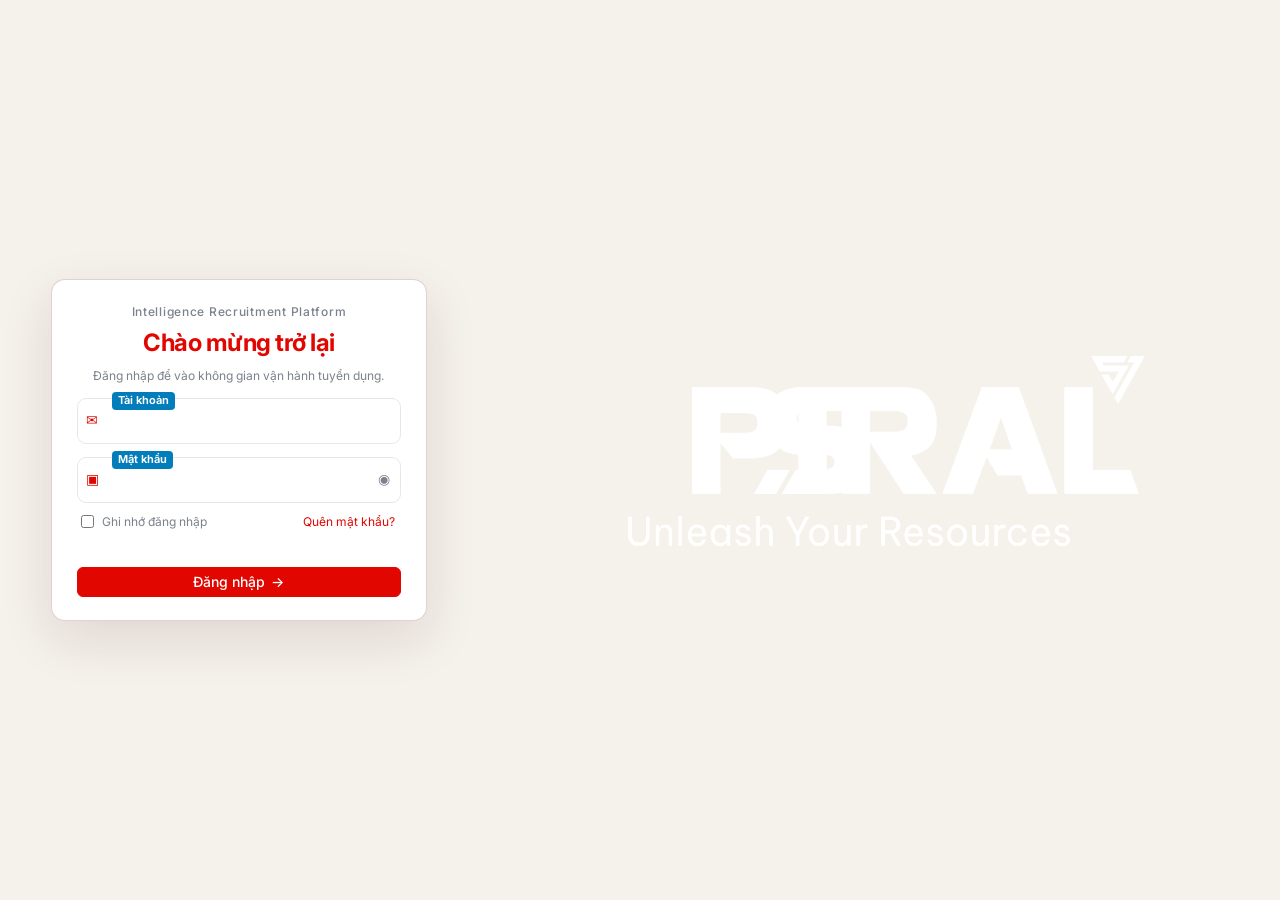
==== recruitment-platform-review-v3.3_TD_demo.html @ 8dda6484 "Add files via upload" ====
<!doctype html>
<html lang="vi">
<head>
  <meta charset="utf-8">
  <meta name="viewport" content="width=device-width,initial-scale=1">
  <title>Intelligence Recruitment System — V3.3</title>
  <link rel="preconnect" href="https://fonts.googleapis.com">
  <link rel="preconnect" href="https://fonts.gstatic.com" crossorigin>
  <link href="https://fonts.googleapis.com/css2?family=Inter:wght@400;500;600;700&display=swap" rel="stylesheet">
<style>
/* @module css/core/foundation.css */
/* Nền tảng giao diện — Biến màu, font, reset và quy tắc nền dùng chung toàn sản phẩm. */
:root {
  --font:Inter,sans-serif;
  --ink:#20242a;
  --muted:#7b828c;
  --line:#e5e8eb;
  --line-soft:#f0f2f4;
  --surface:#fff;
  --canvas:#f7f8f9;
  --soft:#f3f5f6;
  --accent:#e10600;
  --accent-soft:#fff1f0;
  --series-secondary:#007dba;
  --series-secondary-soft:#ddf3fc;
  --chart-series-1:#e10600;
  --chart-series-2:#007dba;
  --chart-series-3:#20242a;
  --chart-series-4:#9fcfe4;
  --neutral-tint:#e8ecef;
  --neutral-soft:#f7f8f9;
  --yellow:#f3ebdd;
  --danger:#a50034;
  --danger-soft:#f9e9ee;
  --success:#16715f;
  --warning:#76584a;
  --radius:7px;
  --pill:99px;
  --shadow:0 8px 24px rgba(20,28,35,.07);
  --sidebar:225px;
  --layout-columns:12;
  --layout-gutter:14px;
  --layout-safe:20px;
  --space-1:3px;
  --space-2:5px;
  --space-3:8px;
  --space-4:11px;
  --space-5:13px;
  --space-6:14px;
  --space-7:17px;
  --space-8:20px;
  --space-9:22px;
  --space-10:28px;
  --type-section:17px;
  --type-card:16px;
  --type-body:14px;
  --type-sub:12px
}

* {
  box-sizing:border-box
}
html {
  scroll-behavior:smooth
}
body {
  margin:0;
  overflow-x:hidden;
  background:var(--canvas);
  color:var(--ink);
  font-family:var(--font);
  font-size:14px;
  line-height:1.45
}
button,input,select {
  font:inherit;
  color:inherit
}
button {
  cursor:pointer
}
h1,h2,h3,h4,p {
  margin:0
}
h1 {
  font-size:23px;
  line-height:1.2;
  letter-spacing:-.02em
}
h2 {
  font-size:18px;
  line-height:1.3;
  letter-spacing:-.01em
}
h3 {
  font-size:16px;
  line-height:1.35;
  letter-spacing:-.01em
}
small {
  color:var(--muted)
}
.auth {
/* @endmodule css/core/foundation.css */

/* @module css/pages/login.css */
/* Màn hình đăng nhập — Bố cục form, nhận diện SPIRAL và chuyển động mở đầu. */
  min-height:100vh;
  display:grid;
  grid-template-columns:minmax(280px,1fr) minmax(0,2fr);
  align-items:center;
  gap:clamp(24px,4vw,64px);
  padding:clamp(24px,4vw,58px);
  overflow:hidden;
  background:#f5f1eb;
  animation:none
}
.auth[hidden] {
  display:none
}
.auth__card {
  position:relative;
  z-index:2;
  width:min(430px,100%);
  display:grid;
  justify-self:center;
  gap:9px;
  padding:23px 25px;
  background:rgba(255,255,255,1);
  border:1px solid rgba(107,29,44,.2);
  border-radius:14px;
  box-shadow:0 18px 52px rgba(71,24,34,.12);
  backdrop-filter:blur(14px);
  -webkit-backdrop-filter:blur(14px)
}
.auth__card>p {
  color:var(--muted);
  font-size:12px;
  white-space:nowrap
}
.premium-login {
  overflow:hidden;
  text-align:center
}
.premium-login__ornament{display:none}
.premium-login>.brand-mark {
  margin:0 auto 2px
}
.premium-login h1 {
  color:var(--accent);
  font-size:24px;
  letter-spacing:-.02em
}
.premium-input {
  position:relative;
  display:grid;
  grid-template-columns:28px 1fr 30px;
  align-items:center;
  min-height:46px;
  margin-top:4px;
  border:1px solid var(--line);
  border-radius:9px;
  background:#fff;
  text-align:left;
  transition:border-color .16s ease,box-shadow .16s ease
}
.premium-input:focus-within {
  border-color:var(--accent);
  box-shadow:0 0 0 3px rgba(107,29,44,.12)
}
.premium-input>span {
  position:absolute;
  top:-7px;
  left:34px;
  padding:1px 6px;
  border-radius:4px;
  background:#007dba;
  color:#fff;
  font-size:11px;
  font-weight:650
}
.premium-input>i {
  grid-column:1;
  color:var(--accent);
  font-style:normal;
  text-align:center
}
.premium-input input {
  grid-column:2;
  width:100%;
  height:44px;
  padding:0 5px;
  border:0;
  background:transparent;
  outline:0;
  font-size:13px
}
.premium-input>button {
  grid-column:3;
  width:28px;
  height:32px;
  border:0;
  background:transparent;
  color:var(--muted)
}
.premium-login__options {
  display:flex;
  justify-content:space-between;
  gap:12px;
  color:var(--muted);
  font-size:12px
}
.premium-login__options label {
  display:flex;
  align-items:center;
  gap:5px
}
.premium-login__options button {
  border:0;
  background:transparent;
  color:var(--accent);
  font-size:inherit
}
.premium-login__submit {
  min-height:40px;
  justify-content:space-between;
  padding:0 17px;
  border-radius:8px;
  background:var(--accent)
}
.role-control,.field {
  display:grid;
  gap:5px;
  font-size:12px;
  font-weight:500
}
.role-control select,.field select,.field input {
  width:100%;
  height:32px;
  padding:0 9px;
  border:1px solid var(--line);
  border-radius:6px;
  background:var(--surface);
  outline:none
}
.role-control select:focus,.field select:focus,.field input:focus {
  border-color:var(--ink);
  box-shadow:0 0 0 3px rgba(107,29,44,.16)
}
.form-error {
  min-height:18px;
  color:var(--danger);
  font-size:14px
}
.eyebrow {
  color:var(--muted);
  font-size:13px;
  font-weight:500;
  letter-spacing:.06em;
  text-transform:none
}
.brand-mark {
  width:30px;
  height:30px;
  display:grid;
  place-items:center;
  border:1px solid var(--accent);
  border-radius:50%;
  color:var(--accent);
  font-weight:650;
  background:var(--surface)
}
.auth-brand-logo {
  display:block;
  width:min(240px,82%);
  height:auto;
  margin:0 auto 4px;
  object-fit:contain
}
.premium-login>.auth-brand-logo{display:none}
.auth-brand-stage{
  position:relative;
  min-width:0;
  height:min(72vh,610px);
  display:grid;
  place-items:center;
  overflow:visible;
  border-radius:22px;
  background:transparent;
  isolation:isolate
}
.auth::before,.auth::after{
  content:"";
  position:absolute;
  z-index:0;
  inset:auto;
  opacity:0;
  background:rgba(255,255,255,.1);
  pointer-events:none;
  animation:authBrandGeometry 7.2s ease both
}
.auth::before{
  --auth-geometry-opacity:1;
  top:0;
  left:0;
  right:0;
  width:auto;
  height:100%;
  background-color:#cd2429;
  background-image:url("[data-uri]");
  background-repeat:no-repeat;
  background-size:auto 100%;
  background-position:right top;
  filter:none;
  opacity:0
}
.auth::after{
  display:none
}
.auth-brand-reveal{
  position:relative;
  width:min(78%,760px);
  aspect-ratio:3981/1343;
  overflow:visible;
  animation:none
}
.auth-brand-stage .auth-logo-part{
  position:absolute;
  display:block;
  height:auto;
  margin:0;
  background-repeat:no-repeat;
  background-position:center;
  background-size:contain;
  will-change:transform,opacity,filter
}
.auth-logo-s,.auth-logo-shadow,.auth-logo-shadow-next{
  aspect-ratio:745/727;
  background-image:url("[data-uri]")
}
.auth-logo-s{
  z-index:4;
  top:18.2%;
  left:0;
  width:18.7%;
  animation:none
}
.auth-logo-shadow{
  z-index:1;
  top:18.2%;
  left:0;
  width:18.7%;
  animation:none
}
.auth-logo-shadow-next{
  z-index:1;
  top:18.2%;
  left:14.96%;
  width:18.7%;
  animation:none
}
.auth-logo-piral{
  z-index:2;
  top:18.2%;
  left:20.77%;
  width:76.3%;
  aspect-ratio:3037/727;
  background-image:url("[data-uri]");
  animation:none
}
.auth-logo-tagline{
  z-index:2;
  top:85%;
  left:11.5%;
  width:75.5%;
  aspect-ratio:3006/201;
  background-image:url("[data-uri]");
  animation:none
}
.auth-logo-mark{
  z-index:3;
  top:0;
  left:90.4%;
  width:9.6%;
  aspect-ratio:382/339;
  background-image:url("[data-uri]");
  transform-origin:center;
  animation:none
}
.auth.motion-ready::before,.auth.motion-ready::after{
  animation:none;
  transition:opacity .72s cubic-bezier(.45,0,.2,1)
}
.auth.motion-ready.brand-finale::before{opacity:var(--auth-geometry-opacity,1)}
@keyframes authLogoS{
  0%,4%{opacity:0;transform:translateX(217%) scale(.95);filter:none}
  10%,18%{opacity:1;transform:translateX(217%) scale(1);filter:none}
  34%,100%{opacity:1;transform:translateX(0) scale(1);filter:none}
}
@keyframes authLogoShadow{
  0%,17%{opacity:0;transform:translateX(217%);filter:blur(8px)}
  24%{opacity:.08;transform:translateX(140%);filter:blur(3px)}
  34%{opacity:0;transform:translateX(12%);filter:blur(3px)}
  35%,100%{opacity:0}
}
@keyframes authLogoShadowNext{
  0%,40%{opacity:0;filter:blur(3px)}
  47%,50%{opacity:.07;filter:blur(3px)}
  55%,100%{opacity:0;filter:blur(3px)}
}
@keyframes authLogoRest{
  0%,39%{opacity:0;transform:translateX(8px);filter:blur(3px)}
  43%,48%{opacity:.07;transform:translateX(3px);filter:blur(3px)}
  55%,100%{opacity:1;transform:none;filter:none}
}
@keyframes authLogoTagline{
  0%,49%{opacity:0;transform:translateY(-4px);filter:none}
  62%,100%{opacity:1;transform:none;filter:none}
}
@keyframes authLogoMark{
  0%,50%{opacity:0;transform:rotate(0deg);filter:none}
  62%,100%{opacity:1;transform:none;filter:none}
}
@keyframes authLogoColor{
  0%,82.9%{filter:none}
  83%,100%{filter:brightness(0) invert(1)}
}
@keyframes authCanvasBackground{
  0%,82.9%{background:#f5f1eb}
  83%,100%{background:#d3222b}
}
@keyframes authBrandGeometry{
  0%,80%{opacity:0}
  90%,100%{opacity:var(--auth-geometry-opacity,.08)}
}
@media(prefers-reduced-motion:reduce){
  .auth,.auth::before,.auth::after,.auth-brand-reveal,.auth-brand-stage .auth-logo-part{animation-duration:.01ms;animation-delay:0s}
}
@media(max-width:820px){
  .auth{grid-template-columns:1fr;padding:18px}
  .auth__card{width:min(420px,100%)}
  .auth__card>p{white-space:normal}
  .auth-brand-stage{display:none}
  .auth::before{display:none}
}
.brand-mark--spi {
  position:relative;
  width:32px;
  height:32px;
  display:none;
  overflow:hidden;
  border:0;
  border-radius:0;
  background:transparent
}
.brand-mark--spi img {
  display:none
}
.brand-mark--spi::before {
  content:"";
  position:absolute;
  inset:0;
  background:#fff url("[data-uri]") center/contain no-repeat
}
.brand-mark--spi::after {
  content:"";
  position:absolute;
  inset:0;
  pointer-events:none;
  background:linear-gradient(90deg,#e10600 0 65%,#007dba 65% 100%);
  mix-blend-mode:color
}
.sidebar-brand-logo {
/* @endmodule css/pages/login.css */

/* @module css/layout/app-shell.css */
/* Khung ứng dụng — Sidebar, vùng nội dung và cách co giãn khi đóng/mở menu. */
  display:block;
  width:min(112px,100%);
  min-height:38px;
  height:auto;
  object-fit:contain;
  justify-self:center;
  padding:5px
}
.button,.icon-button,.text-button {
  border:0;
  background:none
}
.button {
  min-height:30px;
  display:inline-flex;
  align-items:center;
  justify-content:center;
  gap:6px;
  padding:0 10px;
  border:1px solid var(--line);
  border-radius:6px;
  background:var(--surface);
  font-weight:500;
  transition:background .3s,border-color .3s,transform .3s
}
.button:hover {
  border-color:#d8c8cc;
  background:var(--accent-soft);
  transform:translateY(-1px)
}
.button:focus-visible,.icon-button:focus-visible,.text-button:focus-visible {
  outline:3px solid var(--series-secondary);
  outline-offset:2px
}
.button--primary {
  border-color:var(--accent);
  background:var(--accent);
  color:#fff
}
.button--primary:hover {
  border-color:var(--accent);
  background:var(--accent)
}
.button--quiet {
  background:transparent
}
.icon-button {
  width:27px;
  height:27px;
  display:grid;
  place-items:center;
  border:1px solid var(--line);
  border-radius:50%;
  background:var(--surface);
  font-size:15px
}
.text-button {
  padding:6px;
  color:var(--ink);
  font-weight:500
}
.shell {
  min-height:100vh;
  display:grid;
  grid-template-columns:var(--sidebar) minmax(0,1fr);
  gap:0;
  margin:0;
  border:0;
  border-radius:0;
  background:var(--surface);
  box-shadow:none;
  overflow:visible
}
.shell[hidden] {
  display:none
}
.shell.nav-collapsed {
  --sidebar:55px
}
.sidebar {
  position:sticky;
  top:0;
  height:100vh;
  display:flex;
  flex-direction:column;
  gap:10px;
  padding:10px 8px;
  border-right:1px solid var(--line);
  background:var(--surface);
  overflow-y: auto;
  overflow-x: hidden;;
}
* {
  scrollbar-width:thin;
  scrollbar-color:rgba(107,29,44,.16) transparent
}
*::-webkit-scrollbar {
  width:1px;
  height:1px
}
*::-webkit-scrollbar-track {
  background:transparent
}
*::-webkit-scrollbar-thumb {
  border-radius:1px;
  background:rgba(107,29,44,.16)
}
*::-webkit-scrollbar-thumb:hover {
  background:rgba(107,29,44,.34)
}
*::-webkit-scrollbar-corner {
  background:transparent
}
.sidebar__head {
  position:relative;
  display:grid;
  grid-template-columns:minmax(0,1fr);
  justify-items:center;
  align-items:center;
  gap: -50px;
  min-height:86px;
  padding:0 4px 9px;
  border-bottom:1px solid var(--line)
}
.brand-copy {
  display: flex;
  align-items: center;
  justify-content:center;
  gap: 3px;
  min-width: 0;
  width:100%;
  text-align:center;
  white-space: nowrap;
  flex-wrap: nowrap;
}
.brand-copy strong {
  font-size:12px;
  font-weight:550;
  line-height:1.25;
  color:transparent;
  background:linear-gradient(90deg,#e10600 0 55%,#007dba 78% 100%);
  background-clip:text;
  -webkit-background-clip:text;
  -webkit-text-fill-color:transparent
}
.sidebar__head>.icon-button {
  position:absolute;
  top:7px;
  right:0;
  justify-self:center;
  font-size:15px
}
.brand-copy span {
  color:var(--muted);
  font-size:11px
}
.refresh-box {
  display:block;
  padding:0 6px 4px;
  border:0;
  background:transparent
}
.refresh-box small {
  display:block;
  color:var(--muted);
  font-size:9px;
  line-height:1.35;
  text-align:center
}
.page-nav {
  display:grid;
  gap:2px
}
.page-nav button {
  position:relative;
  height:30px;
  display:flex;
  align-items:center;
  gap:2px;
  padding:0 6px;
  border:0;
  border-radius:8px;
  background:transparent;
  color:var(--ink);
  font-size:11px;
  text-align:left;
  white-space:nowrap;
  transition:background .2s,color .2s,box-shadow .2s,transform .2s
}
.page-nav button:hover {
  background:var(--accent-soft);
  color:var(--accent);
  transform:translateX(1px)
}
.page-nav button.active {
  background:var(--accent);
  color:#fff;
  font-weight:600;
  box-shadow:0 8px 18px rgba(107,29,44,.18)
}
.page-nav button.active::before {
  content:"";
  position:absolute;
  top:8px;
  bottom:8px;
  left:-8px;
  width:3px;
  border-radius:0 3px 3px 0;
  background:var(--accent)
}
.page-nav button>span:first-child {
  width:10px;
  flex:0 0 18px;
  text-align:center;
  font-size:11px
}
.page-nav__group {
  padding:8px 6px 2px;
  color:var(--muted);
  font-size:10px;
  font-weight:500;
  text-transform:none
}
.role-control {
  margin-top:auto;
  padding:10px;
  border:1px solid var(--line);
  border-radius:10px;
  background:var(--soft);
  box-shadow:0 5px 16px rgba(20,28,35,.05)
}
.shell.nav-collapsed .brand-copy,.shell.nav-collapsed .sidebar-label,.shell.nav-collapsed .refresh-box small {
  display:none
}
.shell.nav-collapsed .sidebar {
  padding-inline:7px
}
.shell.nav-collapsed .sidebar__head {
  grid-template-columns:1fr;
  min-height:40px;
  padding:0 0 9px
}
.shell.nav-collapsed .sidebar-brand-logo {
  display:none
}
.shell.nav-collapsed .brand-mark--spi {
  display:block
}
.shell.nav-collapsed .brand-mark {
  margin:auto
}
.shell.nav-collapsed .sidebar__head .icon-button {
  position:static;
  margin:5px auto 0;
  transform:rotate(180deg)
}
.shell.nav-collapsed .page-nav button,.shell.nav-collapsed .refresh-box .button {
  width:38px;
  padding:0;
  justify-content:center;
  margin:auto
}
.main {
  min-width:0;
  background:#fafafb
}
.page-header {
/* @endmodule css/layout/app-shell.css */

/* @module css/components/header-navigation.css */
/* Header và điều hướng — Search, Section Navi, thanh freeze và các trạng thái điều hướng. */
  position:sticky;
  top:0;
  z-index:22;
  isolation:isolate;
  overflow:hidden;
  min-height:42px;
  display:grid;
  grid-template-columns:auto minmax(0,1fr);
  grid-template-rows:42px;
  align-items:center;
  gap:0;
  padding:0;
  border-bottom:1px solid #b81e28;
  background:#cf202b;
  box-shadow:0 8px 24px rgba(90,14,21,.12)
}
.page-header::after {
  content:"";
  position:absolute;
  top:-64px;
  right:17%;
  z-index:0;
  width:170px;
  height:140px;
  opacity:.09;
  background:#fff;
  clip-path:polygon(0 0,100% 0,52% 100%)
}
.page-header>* {
  position:relative;
  z-index:1
}
.page-header.compact {
  min-height:52px;
  grid-template-columns:auto minmax(0,1fr) auto;
  grid-template-rows:52px;
  align-items:center;
  gap:12px;
  padding:0 var(--layout-safe);
  border-bottom:1px solid var(--line);
  background:#cf202b;
  box-shadow:0 8px 22px rgba(90,14,21,.13);
  backdrop-filter:blur(12px);
  overflow:visible;
  z-index:200
}
.page-header.compact::after {
  content:none
}
.page-header.compact .page-heading {
  display:none
}
  display:flex;
  grid-column:1;
  grid-row:1;
  height:52px;
  padding-left:0
}
.page-header.compact>.section-nav-wrap {
  grid-column:2;
  grid-row:1;
  min-width:0;
  overflow:hidden
}
.page-header.compact>.toolbar-actions {
  grid-column:3;
  grid-row:1;
  align-self:center;
  width:max-content;
  min-width:0;
  flex-wrap:nowrap;
  gap:6px;
  justify-content:flex-end;
  overflow:visible
}
.page-header.compact .quick-filters {
  display:flex;
  flex:0 0 auto;
  min-width:0;
  gap:10px;
  overflow:visible
}
.page-header.compact .quick-filter {
  min-width:70px;
  height:42px;
  padding:5px 8px;
  border-radius:6px
}
.page-header.compact .quick-filter--time {
  min-width:130px
}
.page-header.compact .quick-filter__label {
  font-size:10px
}
.page-header.compact .quick-filter strong,
.page-header.compact .quick-filter select {
  font-size:11px
}
.page-header.compact #quick-time-value{font-size:0}
.page-header.compact #quick-time-value::after{content:attr(data-compact-value);font-size:11px;white-space:nowrap}
.page-header.compact #open-filter {
  position:relative;
  flex:0 0 auto;
  min-height:42px;
  padding-inline:8px;
  font-size:11px
}
.page-header.compact .filter-summary {
  display:none
}
.page-header.compact #open-filter[data-tooltip]:hover::after,.page-header.compact #open-filter[data-tooltip]:focus-visible::after {
  content:attr(data-tooltip);
  position:absolute;
  top:calc(100% + 8px);
  right:0;
  z-index:90;
  width:max-content;
  max-width:min(380px,70vw);
  padding:9px 11px;
  border:1px solid var(--line);
  border-radius:7px;
  background:#fff;
  color:var(--text);
  box-shadow:0 12px 30px rgba(32,36,42,.14);
  text-align:left;
  white-space:pre-line;
  font-size:12px;
  font-weight:500;
  line-height:1.5;
  pointer-events:none
}
.page-header.compact #clear-filter {
  flex:0 0 auto;
  white-space:nowrap;
  font-size:11px
}
.sticky-tools.compact-source {
  position:static;
  min-height:116px;
  height:116px;
  padding:0;
  border:0;
  overflow:hidden;
  visibility:hidden;
  pointer-events:none;
  background:transparent
}
.page-heading {
  display:grid;
  grid-column:span 4;
  gap:5px;
  min-width:0
}
.page-header.operations-page:not(.compact){min-height:42px;grid-template-columns:auto minmax(0,1fr);grid-template-rows:42px;align-content:stretch;padding:0}
.page-header.operations-page:not(.compact)>.section-nav-wrap{grid-column:2;grid-row:1;margin-top:0}
.page-header.operations-page:not(.compact)+.sticky-tools{min-height:62px;padding:10px var(--layout-safe);border-bottom:0}
.page-header.operations-page~.page-view{padding-top:16px}
  position:relative;
  grid-column:1;
  grid-row:1;
  display:flex;
  align-items:center;
  justify-content:flex-start;
  min-width:0;
  height:42px;
  padding-left:var(--layout-safe);
  overflow:visible;
  background:transparent
}
  content:"";
  position:absolute;
  left:calc(var(--layout-safe) + 7px);
  top:50%;
  width:16px;
  height:16px;
  border-radius:50%;
  pointer-events:none;
  opacity:0;
  box-shadow:-12px -8px 0 -6px rgba(255,255,255,.88),18px -6px 0 -7px rgba(255,255,255,.72),24px 8px 0 -7px rgba(255,255,255,.82),-10px 10px 0 -7px rgba(255,255,255,.68);
  transform:translateY(-50%) scale(.7);
  transition:opacity .25s ease,transform .7s cubic-bezier(.16,1,.3,1)
}
  position:relative;
  z-index:1;
  display:grid;
  grid-template-columns:30px 0 minmax(0,0) 0;
  align-items:center;
  width:30px;
  height:30px;
  padding:0;
  border:1px solid rgba(255,255,255,.62);
  border-radius:50%;
  background:#fff;
  box-shadow:0 7px 20px rgba(88,10,16,.16);
  overflow:hidden;
  transition:width .75s cubic-bezier(.16,1,.3,1),height .75s cubic-bezier(.16,1,.3,1),border-radius .75s cubic-bezier(.16,1,.3,1),box-shadow .45s ease,transform .75s cubic-bezier(.16,1,.3,1)
}
  grid-template-columns:30px auto minmax(0,1fr) 28px;
  width:min(430px,36vw);
  height:34px;
  border-radius:17px;
  box-shadow:0 10px 30px rgba(88,10,16,.18),0 5px 18px rgba(255,255,255,.18);
  transform:translateY(0);
  overflow:visible
}
  display:grid;
  place-items:center;
  width:30px;
  height:30px;
  padding:0;
  border:0;
  background:transparent;
  color:var(--accent)
}
  width:28px;
  opacity:0;
  pointer-events:none;
  font-size:17px;
  transition:opacity .18s ease
}
  width:15px;
  height:15px;
  fill:none;
  stroke:var(--accent);
  stroke-width:1.8
}
  min-width:0;
  width:0;
  height:100%;
  border:0;
  outline:0;
  background:transparent;
  color:var(--ink);
  font-size:11px;
  opacity:0;
  pointer-events:none;
  transition:opacity .22s ease .18s
}
.employee-verdict{display:flex;align-items:center;gap:7px;padding:8px 10px;border-radius:7px;background:#f7f7f8}.employee-verdict.good{background:#eaf5f1;color:#087568}.employee-verdict.bad{background:#fae8ed;color:var(--danger)}.employee-verdict strong{font-size:12px}.employee-portfolio-tags{display:flex;flex-wrap:wrap;gap:5px;margin-top:9px}.employee-portfolio-tags span{padding:4px 7px;border:1px solid var(--line);border-radius:5px;background:#fff;font-size:9px}.employee-funnel{display:grid;grid-template-columns:repeat(5,minmax(0,1fr));gap:5px}.employee-funnel article{position:relative;padding:9px;border-radius:7px;background:#f7f7f8}.employee-funnel article:not(:last-child)::after{content:"›";position:absolute;right:-5px;top:50%;z-index:1;transform:translate(50%,-50%);color:var(--muted)}.employee-funnel span{display:block;color:var(--muted);font-size:8px}.employee-funnel strong{font-size:17px;font-weight:550}.employee-funnel small{display:block;margin-top:3px;color:var(--muted);font-size:8px}.employee-split{display:grid;grid-template-columns:1fr 1fr;gap:10px}.employee-split-card{padding:11px;border:1px solid var(--line);border-radius:8px;background:#fff}.employee-split-card.risk{background:#fffafb}.employee-split-card header{display:flex;justify-content:space-between;margin-bottom:8px}.employee-split-card h3{font-size:12px}.employee-split-card header strong{font-size:18px}.employee-mini-list{display:grid;gap:5px}.employee-mini-list div{display:grid;grid-template-columns:minmax(0,1fr) auto;gap:7px;padding:5px 0;border-bottom:1px solid var(--line);font-size:9px}.employee-explain-table td{white-space:normal;line-height:1.35}.resolve-flag{display:inline-flex;padding:3px 6px;border-radius:4px;background:#eaf5f1;color:#087568;font-size:8px;font-weight:650}.resolve-flag.danger{background:#fae8ed;color:var(--danger)}.benchmark-line{display:flex;align-items:center;gap:6px;color:var(--muted);font-size:9px}.benchmark-line b{color:var(--ink)}.benchmark-delta{padding:2px 5px;border-radius:4px;background:#eaf5f1;color:#087568}.benchmark-delta.down{background:#fae8ed;color:var(--danger)}
.sticky-tools,.toolbar-actions,.quick-filters,.quick-filter{overflow:visible}.toolbar-actions,.quick-filters{min-width:0}.quick-filters{flex:0 1 auto}.quick-filter{flex:0 0 auto}.quick-filter .multi-select__menu{z-index:420}
.employee-need-portal{position:fixed;z-index:9999;width:300px;padding:10px;border:1px solid var(--line);border-radius:7px;background:#fff;box-shadow:0 14px 34px rgba(32,36,42,.2);color:var(--ink);font-size:9px;line-height:1.45;pointer-events:none}.employee-need-portal strong{display:block;margin-bottom:4px}.employee-need-portal p{margin:3px 0}.employee-need-portal ul{margin:5px 0;padding-left:16px}.employee-need-portal .tip-heading{margin-top:7px;font-weight:650}.employee-need-portal .tip-reasons{display:grid;gap:3px}.employee-need-portal .tip-reasons div{display:flex;justify-content:space-between;gap:8px}.employee-action-table .uv-needed{display:inline-block;text-decoration:none}.employee-action-table .uv-needed>.uv-needed__tip{display:none!important}
.employee-need-portal{width:360px;padding:0;overflow:hidden;border-radius:9px;font-size:9px}.need-tip__head{display:flex;align-items:center;justify-content:space-between;gap:10px;padding:10px 12px;border-bottom:1px solid var(--line);background:#faf7f8}.need-tip__head strong{margin:0;font-size:11px}.need-tip__head span{padding:3px 6px;border-radius:4px;background:#fae8ed;color:var(--danger);font-weight:700}.need-tip__summary{display:grid;grid-template-columns:repeat(3,1fr);padding:8px 10px;border-bottom:1px solid var(--line)}.need-tip__summary div{display:grid;gap:1px;padding:0 7px;border-right:1px solid var(--line)}.need-tip__summary div:last-child{border-right:0}.need-tip__summary span{color:var(--muted);font-size:7px}.need-tip__summary b{font-size:13px;font-weight:600}.need-tip__basis{padding:7px 12px;color:var(--muted)}.need-tip__evidence{display:grid;padding:0 12px}.need-tip__evidence div{display:grid;grid-template-columns:minmax(0,1fr) auto auto;align-items:center;gap:8px;padding:6px 0;border-bottom:1px solid var(--line);font-size:8px}.need-tip__evidence b{font-weight:600}.need-tip__evidence small{display:block;margin-top:2px;color:var(--muted);font-size:7px;line-height:1.35}.need-tip__reasons{padding:8px 12px}.need-tip__reasons>span{display:block;margin-bottom:5px;color:var(--muted);font-size:8px}.need-tip__reasons div{display:flex;justify-content:space-between;gap:8px;padding:4px 6px;border-radius:4px;background:#fff5f7}.need-tip__reasons div+div{margin-top:3px}.need-tip__reasons b{color:var(--danger);font-weight:700}
@keyframes searchParticles{0%,100%{filter:blur(0);transform:translateY(-50%) scale(.9) rotate(0)}50%{filter:blur(.15px);transform:translateY(-50%) scale(1.2) rotate(12deg)}}
  outline:2px solid rgba(225,6,0,.42);
  outline-offset:2px;
  animation:searchPulse 1.2s ease 1
}
@keyframes searchPulse {
  0%,100%{box-shadow:none}
  45%{box-shadow:0 0 0 7px rgba(225,6,0,.1)}
}
.page-heading h1 {
  font-size:23px;
  font-weight:650;
  letter-spacing:-.02em
}
.page-heading sub {
  color:var(--muted);
  font-size:14px;
  line-height:1.4;
  white-space:normal;
  overflow:visible;
  text-decoration:none
}
.sticky-tools {
  position:sticky;
  top:42px;
  z-index:20;
  display:flex;
  align-items:center;
  justify-content:space-between;
  gap:10px;
  width:100%;
  min-height:62px;
  margin:0;
  padding:10px var(--layout-safe);
  border-top:0;
  border-bottom:1px solid var(--line);
  border-radius:0;
  background:rgba(250,250,251,.97);
  box-shadow:none;
  backdrop-filter:blur(10px)
}
.context-breadcrumb{
  display:flex;
  flex:0 0 auto;
  align-items:center;
  gap:7px;
  min-width:0;
  color:var(--muted);
  font-size:12px;
  font-weight:550;
  line-height:1.2;
  white-space:nowrap
}
.context-breadcrumb strong{color:var(--ink);font:inherit;font-weight:600}
.context-breadcrumb i{color:#b3b6ba;font-style:normal}
.context-breadcrumb.has-product-note{display:grid;gap:3px;white-space:normal}
.context-breadcrumb__main{display:flex;align-items:center;gap:7px;white-space:nowrap}
.context-breadcrumb__note{display:block;color:var(--muted);font-size:9px;font-weight:400;line-height:1.25}
.context-breadcrumb__note strong{color:var(--ink);font-weight:650}
.sticky-tools.compact-source .context-breadcrumb{display:none}
.section-nav-wrap,.toolbar-actions,.section-nav {
  display:flex;
  align-items:center;
  gap:8px;
  min-width:0
}
.page-header>.section-nav-wrap {
  grid-column:2;
  grid-row:1
}
.toolbar-actions {
  justify-content:flex-end;
  flex:1 1 auto;
  width:100%;
  gap:10px
}
.section-nav-wrap {
  width:100%;
  min-width:0;
  margin-top:0;
  margin-bottom:0;
  align-self:stretch;
  justify-content:flex-end;
  padding-right:var(--layout-safe);
  background:transparent
}
.section-nav {
  display:grid;
  grid-template-columns:repeat(5,1fr);
  flex:0 1 auto;
  width:auto;
  max-width:100%;
  overflow:visible;
  gap:0;
  padding:0;
  border:0;
  border-radius:0;
  background:transparent;
  box-shadow:none;
  backdrop-filter:none;
  scrollbar-width:none
}
.page-header.compact .section-nav{grid-template-columns:repeat(5,max-content);justify-content:start;gap:7px;max-width:100%;overflow-x:auto;overflow-y:hidden}
.page-header.compact .section-nav button{min-height:52px;padding-inline:7px;white-space:nowrap}
.section-nav::-webkit-scrollbar {
  display:none
}
.section-nav button {
  position:relative;
  min-height:42px;
  height:auto;
  width:100%;
  min-width:0;
  padding:0 11px;
  border:1px solid transparent;
  border-radius:0;
  background:transparent;
  white-space:nowrap;
  overflow:visible;
  color:rgba(255,255,255,.72);
  font-size:11px;
  font-weight:550;
  cursor:pointer;
  transition:background-color .2s ease,color .2s ease,border-color .2s ease
}
.section-nav button:hover {
  border-color:transparent;
  background:rgba(255,255,255,.1);
  color:#fff
}
.section-nav button.active {
  border-color:transparent;
  background:transparent;
  color:#fff;
  font-size:12px;
  font-weight:550;
  box-shadow:none
}
.section-nav button.active::before {
  content:none
}
.section-nav button:focus-visible {
  outline:2px solid var(--accent);
  outline-offset:-2px
}
.filter-summary {
  position:relative;
  max-width:320px;
  white-space:normal;
  overflow:visible;
  color:var(--muted);
  font-size:12px
}
.filter-summary[data-tooltip]:hover::after {
  content:attr(data-tooltip);
  position:absolute;
  top:calc(100% + 8px);
  right:0;
  z-index:80;
  width:max-content;
  max-width:min(380px,70vw);
  padding:9px 11px;
  border:1px solid var(--line);
  border-radius:7px;
  background:#fff;
  color:var(--text);
  box-shadow:0 12px 30px rgba(32,36,42,.14);
  white-space:pre-line;
  font-size:12px;
  font-weight:500;
  line-height:1.5;
  pointer-events:none
}
.toolbar-actions>#open-filter {
  min-height:36px;
  padding-inline:10px
}
.toolbar-actions>#clear-filter {
  font-size:12px
}
.filter-count {
  min-width:20px;
  height:20px;
  display:grid;
  place-items:center;
  border-radius:50%;
  background:var(--accent-soft);
/* @endmodule css/components/header-navigation.css */

  color:var(--accent);
  font-size:13px;
  font-weight:650
}
.quick-filters {
  display:flex;
  align-items:center;
  gap:10px
}
.quick-filter {
  display:grid;
  grid-template-columns:1fr auto;
  grid-template-rows:auto auto;
  row-gap:5px;
  align-items:center;
  min-width:100px;
  height:42px;
  padding:5px 8px;
  border:1px solid var(--line);
  border-radius:7px;
  background:#fff;
  color:var(--ink);
  text-align:left;
  transition:border-color .16s ease,background .16s ease
}
#quick-project,#quick-region{grid-column:1/-1;width:100%;min-width:0}
.quick-filter:hover,.quick-filter:focus-within,.quick-filter[aria-expanded="true"] {
  border-color:color-mix(in srgb,var(--accent) 45%,var(--line));
  background:var(--accent-soft)
}
.quick-filter--time {
  grid-template-columns:1fr auto;
  min-width:160px;
  cursor:pointer
}
.quick-filter__label {
  grid-column:1/-1;
  color:var(--muted);
  font-size:11px;
  font-weight:600;
  line-height:1;
  text-transform:none;
  letter-spacing:.04em
}
.quick-filter strong,.quick-filter select {
  min-width:0;
  border:0;
  padding:0;
  background:transparent;
  color:var(--ink);
  font:600 12px/1.2 Inter,sans-serif;
  white-space:nowrap
}
.quick-filter select {
  grid-column:1/-1;
  width:100%;
  appearance:auto;
  outline:0
}
.premium-date-popover {
  position:absolute;
  top:calc(100% + 5px);
  right:12px;
  z-index:260;
  width:min(620px,calc(100vw - var(--sidebar) - 24px));
  overflow:hidden;
  border:1px solid var(--line);
  border-radius:11px;
  background:#fff;
  box-shadow:0 18px 50px rgba(32,36,42,.16)
}
.premium-date-header,.premium-date-footer {
  display:flex;
  align-items:center;
  justify-content:space-between;
  gap:8px;
  padding:8px;
  border:0
}
.premium-range-presets {
  display:flex;
  justify-content:flex-end;
  gap:5px;
  margin-left:auto
}
.premium-range-presets button,.premium-months button {
  position:relative;
  min-height:25px;
  padding:0 8px;
  border:1px solid var(--line);
  border-radius:6px;
  background:#fff;
  color:var(--muted);
  font:500 11px Inter,sans-serif
}
.premium-range-presets button:hover,.premium-months button:hover {
  border-color:var(--line);
  background:var(--neutral-soft);
  color:var(--accent)
}
.premium-range-presets button.active,.premium-months button.active {
  border-color:var(--line);
  background:#fff;
  color:var(--accent);
  box-shadow:none;
  font-weight:650
}
.premium-range-presets button.active::after,.premium-months button.active::after {
  content:"";
  position:absolute;
  right:7px;
  bottom:-1px;
  left:7px;
  height:2px;
  border-radius:0;
  background:var(--accent)
}
.premium-date-body {
  display:grid;
  grid-template-columns:120px 1fr;
  min-height:210px;
  margin:0 8px;
  overflow:hidden;
  border:1px solid var(--line);
  border-radius:9px
}
.premium-range-summary {
  display:flex;
  flex-direction:column;
  align-items:center;
  justify-content:center;
  gap:6px;
  padding:14px;
  border-right:1px solid var(--line);
  background:var(--accent-soft);
  text-align:center
}
.premium-range-summary>* {
  width:100%;
  text-align:center
}
.premium-range-icon {
  width:30px;
  height:30px;
  display:grid;
  place-items:center;
  margin-bottom:3px;
  border-radius:50%;
  background:#fff;
  color:var(--accent);
  font-size:15px;
  box-shadow:0 4px 12px rgba(107,29,44,.08)
}
.premium-range-icon svg {
  width:15px;
  height:15px;
  fill:none;
  stroke:currentColor;
  stroke-width:1.8;
  stroke-linecap:round;
  stroke-linejoin:round
}
.premium-range-summary p {
  color:var(--accent);
  font-size:12px;
  font-weight:650;
  letter-spacing:0
}
.premium-range-summary strong {
  font-size:14px;
  font-variant-numeric:tabular-nums
}
.premium-range-arrow {
  color:var(--accent);
  font-size:15px
}
.premium-range-summary b {
  margin-top:4px;
  padding:5px 9px;
  border-radius:99px;
  background:#fff;
  color:var(--accent);
  font-size:12px
}
.premium-date-calendar {
  display:grid;
  align-content:start;
  gap:7px;
  padding:9px 12px
}
.premium-calendar-heading {
  display:grid;
  grid-template-columns:1.2fr .8fr 1.25fr;
  gap:8px
}
.premium-calendar-heading>div,.premium-date-inputs label,.premium-kpi-inputs label {
  display:grid;
  gap:5px;
  color:var(--muted);
  font-size:12px
}
.premium-calendar-heading select,.premium-date-inputs input,.premium-kpi-inputs select {
  width:100%;
  height:27px;
  padding:0 9px;
  border:1px solid var(--line);
  border-radius:7px;
  background:#fff;
  color:var(--ink);
  font:500 11px Inter,sans-serif
}
.premium-date-inputs {
  display:grid;
  gap:7px
}
.premium-date-inputs[hidden],.premium-kpi-inputs[hidden] {
  display:none
}
.premium-calendar-nav {
  display:grid;
  grid-template-columns:25px 1fr 25px;
  align-items:center;
  gap:7px;
  padding:3px;
  border:1px solid var(--line);
  border-radius:7px;
  background:var(--neutral-soft)
}
.premium-calendar-nav button {
  width:25px;
  height:24px;
  border:0;
  border-radius:5px;
  background:#fff;
  color:var(--accent)
}
.premium-calendar-nav .premium-calendar-month-trigger {
  width:100%;
  border:0;
  background:transparent;
  color:var(--ink);
  text-align:center;
  font:600 12px Inter,sans-serif
}
.premium-calendar-nav .premium-calendar-month-trigger:hover,.premium-calendar-nav .premium-calendar-month-trigger[aria-expanded="true"] {
  background:var(--accent-soft);
  color:var(--accent)
}
.premium-calendar-months {
  display:grid;
  grid-template-columns:repeat(3,1fr);
  gap:5px;
  padding:7px;
  border:1px solid var(--line);
  border-radius:7px;
  background:#fff
}
.premium-calendar-months[hidden] {
  display:none
}
.premium-calendar-months button {
  min-height:28px;
  border:0;
  border-radius:6px;
  background:var(--neutral-soft);
  color:var(--muted);
  font:500 11px Inter,sans-serif
}
.premium-calendar-months button:hover,.premium-calendar-months button.active {
  background:var(--accent-soft);
  color:var(--accent)
}
.premium-calendar-months button.active {
  position:relative;
  box-shadow:none;
  font-weight:650
}
.premium-calendar-months button.active::after {
  content:"";
  position:absolute;
  right:7px;
  bottom:1px;
  left:7px;
  height:2px;
  border-radius:0;
  background:var(--accent)
}
.premium-calendar-week,.premium-calendar-grid {
  display:grid;
  grid-template-columns:repeat(7,1fr)
}
.premium-calendar-week span {
  padding:3px 0;
  color:var(--muted);
  font-size:11px;
  text-align:center
}
.premium-calendar-grid {
  gap:2px 0
}
.premium-calendar-day {
  position:relative;
  height:22px;
  padding:0;
  border:0;
  border-radius:0;
  background:transparent;
  color:var(--ink);
  font-size:12px;
  font-variant-numeric:tabular-nums
}
.premium-calendar-day:hover {
  z-index:1;
  border-radius:6px;
  background:var(--accent-soft);
  color:var(--accent)
}
.premium-calendar-day.outside {
  color:#c4c7cb
}
.premium-calendar-day.in-range {
  background:#f4e5e8;
  color:var(--accent)
}
.premium-calendar-day.range-start,.premium-calendar-day.range-end {
  background:var(--accent);
  color:#fff;
  font-weight:650
}
.premium-calendar-day.range-start {
  border-radius:7px 0 0 7px
}
.premium-calendar-day.range-end {
  border-radius:0 7px 7px 0
}
.premium-calendar-day.range-start.range-end {
  border-radius:7px
}
.premium-kpi-inputs {
  display:grid;
  gap:12px
}
.premium-months {
  display:grid;
  grid-template-columns:repeat(6,1fr);
  gap:5px
}
.premium-months button {
  padding:0
}
.premium-date-footer {
  justify-content:flex-start;
  margin-top:0;
  border-top:1px solid var(--line);
  border-bottom:0;
  background:#fff
}
.premium-date-footer>label {
  display:flex;
  align-items:center;
  gap:6px;
  color:var(--muted);
  margin-left:auto;
  font-size:11px
}
.premium-date-footer .premium-calendar-heading {
  width:min(455px,80%)
}
.page-view {
  padding:36px var(--layout-safe) 32px;
  background:#fafafb
}
.section-stack {
  display:grid;
  grid-template-columns:repeat(var(--layout-columns),minmax(0,1fr));
  column-gap:var(--layout-gutter);
  row-gap:26px
}
.section-stack>* {
  grid-column:1/-1
}
.section-intro {
  display:flex;
  align-items:flex-end;
  justify-content:space-between;
  gap:12px;
  padding:0
}
.section-intro>div {
  display:grid;
  gap:3px
}
.section-intro h2 {
  font-size:18px;
  font-weight:650;
  letter-spacing:-.01em
}
.section-intro p {
  color:var(--muted)
}
.section-actions {
  display:flex;
  gap:8px
}
.grid {
  display:grid;
  grid-template-columns:repeat(var(--layout-columns),minmax(0,1fr));
  gap:12px var(--layout-gutter)
}
.grid--2>* {
  grid-column:span 6
}
.grid--3>* {
  grid-column:span 4
}
.grid--4>* {
  grid-column:span 3
}
.card {

/* @module css/components/cards-tables.css */
/* Card, chart và table — Quy chuẩn hiển thị số liệu, bảng, matrix, legend và visual. */
  min-width:0;
  padding:14px 16px;
  border:1px solid var(--line);
  border-radius:10px;
  background:#fff;
  box-shadow:0 5px 18px rgba(32,36,42,.035)
}
.card__head {
  display:flex;
  align-items:flex-start;
  justify-content:space-between;
  gap:12px;
  margin-bottom:12px
}
.card__head>div {
  display:flex;
  align-items:baseline;
  flex-wrap:wrap;
  gap:4px 8px;
  min-width:0
}
.card__head p,.subsection-heading p,.visual-config-heading p{display:block;color:#8a4a59;font-size:.82em;font-weight:550;line-height:1.35}
.card__head sub,.subsection-heading sub,.visual-config-heading sub,.kpi-cycle-summary__head sub{display:inline;color:var(--muted);font-size:11px;font-weight:550;line-height:1.35;white-space:nowrap}
.card__head h3 {
  font-size:var(--type-card);
  font-weight:650
}
.card__head p {
  color:var(--muted);
  font-size:13px;
  line-height:1.45
}
.card__link {
  border:0;
  background:none;
  color:var(--ink);
  font-size:14px;
  font-weight:500;
  text-decoration:underline;
  text-underline-offset:4px
}
.metric {
  display:grid;
  gap:7px
}
.metric__label {
  color:var(--muted);
  font-size:14px;
  font-weight:550
}
.metric__value {
  font-size:30px;
  line-height:1;
  font-weight:500
}
.metric__meta {
  display:flex;
  align-items:center;
  justify-content:space-between;
  gap:8px;
  color:var(--muted);
  font-size:14px
}
.delta {
  display:inline-grid;
  justify-items:start;
  gap:2px;
  color:var(--muted);
  font-weight:500;
  white-space:normal
}
.delta.up {
  color:var(--success)
}
.delta.down {
  color:var(--danger)
}
.delta.flat {
  color:var(--muted)
}
.delta__value {
  display:inline-flex;
  align-items:center;
  min-height:22px;
  padding:2px 6px;
  border-radius:5px;
  font-weight:700;
  line-height:1.2;
  white-space:nowrap
}
.delta.up .delta__value {
  background:#e9f4f1;
  color:var(--success)
}
.delta.down .delta__value {
  background:var(--danger-soft);
  color:var(--danger)
}
.delta.flat .delta__value {
  background:var(--neutral-soft);
  color:var(--muted)
}
.delta .delta__context {
  color:var(--muted);
  font-size:calc(1em - 1px);
  font-weight:500;
  line-height:1.2;
  white-space:normal
}
.table-wrap {
  max-width:100%;
  overflow:auto;
  border:0;
  border-radius:var(--radius);
  background:var(--surface)
}
.data-table {
  width:100%;
  border-collapse:collapse;
  background:var(--surface);
  font-size:13px
}
.data-table th,.data-table td {
  padding:9px 10px;
  border-bottom:1px solid var(--line);
  text-align:left;
  vertical-align:middle
}
.data-table th {
  position:sticky;
  top:0;
  background:#f7f8f9;
  color:var(--muted);
  font-size:12px;
  font-weight:600;
  white-space:nowrap
}
.data-table tr:last-child td {
  border-bottom:0
}
.data-table td.num,.data-table th.num {
  text-align:center;
  font-variant-numeric:tabular-nums
}
.data-table tr.clickable:hover {
  background:var(--accent-soft)
}
.data-table .risk-row {
  background:var(--danger-soft)
}
.status {
  display:inline-flex;
  align-items:center;
  gap:7px;
  white-space:nowrap
}
.status::before {
  content:"";
  width:8px;
  height:8px;
  border-radius:50%;
  background:var(--muted)
}
.status.good::before {
  background:var(--success)
}
.status.good {
  color:var(--success)
}
.status.watch::before {
  background:var(--warning)
}
.status.watch {
  color:var(--warning)
}
.status.risk::before {
  background:var(--danger)
}
.status.risk {
  color:var(--danger)
}
.chart {
  min-height:0;
  position:relative;
  overflow:hidden;
  background:#fff
}
.chart svg {
  display:block;
  width:100%;
  height:auto;
  overflow:visible
}
.chart text {
  font-family:var(--font);
  font-size:13px;
  fill:var(--muted)
}
.chart .axis {
  stroke:var(--line)
}
.chart .gridline {
  stroke:var(--line-soft)
}
.chart .line {
  fill:none;
  stroke:var(--accent);
  stroke-width:2
}
.chart .line.secondary {
  stroke:var(--series-secondary)
}
.chart .dot {
  fill:var(--surface);
  stroke:var(--ink);
  stroke-width:2
}
.chart .bar {
  fill:var(--chart-series-1)
}
.chart .bar-soft {
  fill:var(--chart-series-2)
}
.chart .label {
  fill:var(--ink);
  font-weight:500
}
.legend {
  display:flex;
  gap:8px;
  flex-wrap:nowrap;
  align-items:center;
  color:var(--muted);
  font-size:11px;
  line-height:1.2
}
.legend span {
  display:flex;
  align-items:center;
  gap:6px;
  white-space:nowrap
}
.legend i {
  width:9px;
  height:9px;
  border-radius:50%;
  background:var(--ink)
}
.kpi-grid {
  display:grid;
  grid-template-columns:repeat(var(--layout-columns),minmax(0,1fr));
  gap:var(--layout-gutter)
}
.kpi-grid>* {
  grid-column:span 3
}
.kpi-grid--2>* {
  grid-column:span 6
}
.kpi-fail-count {
  display:grid;
  grid-template-columns:auto 1fr auto;
  gap:6px;
  align-items:baseline;
  margin-top:7px;
  padding-top:7px;
  border-top:1px solid var(--line)
}
.kpi-fail-count strong {
  color:var(--accent);
  font-size:20px
}
.kpi-fail-count span,.kpi-fail-count b {
  color:var(--muted);
  font-size:11px
}
.kpi-fail-count b {
  color:var(--danger)
}
.kpi-card {
  display:grid;
  gap:8px;
  min-height:136px;
  padding:14px 16px;
  border:1px solid var(--line);
  background:var(--surface);
  border-radius:10px;
  box-shadow:0 5px 18px rgba(32,36,42,.035)
}
.kpi-card:nth-child(1) {
  background:var(--accent-soft)
}
.kpi-card:nth-child(2) {
  background:var(--series-secondary-soft)
}
.kpi-card:nth-child(3) {
  background:var(--soft)
}
.kpi-card:nth-child(4) {
  background:var(--surface)
}
.kpi-card.risk {
  box-shadow:inset 0 -4px 0 var(--danger)
}
.kpi-card.good {
  box-shadow:none
}
.spark {
  height:48px;
  margin-top:auto
}
.spark svg {
  width:100%;
  height:100%
}
.spark path {
  fill:none;
  stroke:var(--ink);
  stroke-width:2
}
.spark circle {
  fill:var(--ink)
}
.flow-board {
  display:grid;
  grid-template-columns:repeat(var(--layout-columns),minmax(0,1fr));
  gap:var(--layout-gutter);
  align-items:start
}
.flow-board>.flow-column {
  grid-column:span 3
}
.flow-column {
  display:grid;
  grid-template-rows:auto auto;
  gap:8px
}
.flow-column:not(.flow-column--origin) {
  height:100%;
  grid-template-rows:auto minmax(0,1fr)
}
.flow-column:not(.flow-column--origin) .flow-panel {
  align-self:center;
  width:100%
}
.flow-title {
  padding:0 4px 8px;
  border-bottom:1px solid var(--line);
  color:var(--muted);
  font-size:14px;
  font-weight:650
}
.flow-panel {
  display:grid;
  align-content:start;
  gap:5px;
  padding:12px;
  border:0;
  background:var(--soft);
  border-radius:var(--radius)
}
.flow-panel.active {
  position:relative;
  background:var(--accent-soft);
  box-shadow:none
}
.flow-panel.active::before,.origin-card.active::before,.breakdown-row.active::before,.compact-flow-card::before{content:"";position:absolute;top:0;bottom:0;left:0;width:3px;border-radius:0;background:var(--accent);pointer-events:none}
.flow-row {
  display:grid;
  grid-template-columns:minmax(0,1fr) auto auto;
  gap:8px;
  align-items:center;
  padding:8px 10px;
  border-radius:var(--pill)
}
.flow-row:hover {
  background:transparent
}
.flow-row.selected {
  background:var(--accent-soft);
  color:var(--accent)
}
.flow-row button {
  all:unset;
  cursor:pointer;
  font-weight:500
}
.flow-row-label {
  font-weight:500
}
.flow-number {
  font-weight:600
}
.flow-share {
  color:var(--muted);
  font-size:12px
}
.origin-card {
  position:relative;
  width:100%;
  display:grid;
  gap:10px;
  padding:15px;
  border:1px solid #ead8dd;
  background:var(--accent-soft);
  border-radius:var(--radius);
  text-align:left
}
.origin-card.active {
  box-shadow:none
}
.origin-card strong {
  font-size:30px;
  font-weight:500
}
.origin-card>span:first-child {
  font-size:12px;
  font-weight:500;
  line-height:1.25
}
.origin-card__today b {
  font-weight:500
}
.origin-card__today {
  display:flex;
  justify-content:space-between;
  padding-top:14px;
  border-top:1px solid rgba(0,0,0,.14)
}
.breakdown-groups {
  display:grid;
  gap:12px
}
.breakdown-group {
  border:1px solid var(--line);
  border-radius:var(--radius);
  overflow:hidden;
  background:var(--surface)
}
.breakdown-label {
  padding:10px 14px;
  background:var(--soft);
  color:var(--muted);
  font-size:14px;
  font-weight:600
}
.breakdown-row {
  position:relative;
  display:grid;
  grid-template-columns:minmax(58px,1fr) 38px 32px 82px;
  align-items:center;
  gap:5px;
  padding:10px;
  border-bottom:1px solid var(--line)
}
.breakdown-row:last-child {
  border-bottom:0
}
.breakdown-row.active {
  background:var(--accent-soft);
  box-shadow:none
}
.breakdown-row button {
  border:0;
  background:none;
  text-align:left;
  font-weight:500;
  font-size:14px
}
.breakdown-row .delta {
  display:grid;
  justify-items:start;
  gap:2px;
  font-size:10px;
  line-height:1.2;
  white-space:normal;
  overflow-wrap:normal
}
.breakdown-row .delta__value {
  min-height:18px;
  padding:1px 4px;
  font-size:10px
}
.breakdown-row .delta__context {
  font-size:9px;
  line-height:1.2;
  white-space:normal
}
.breakdown-row>* {
  min-width:0
}
.breakdown-row small {
  font-size:12px
}
.origin-stack {
  display:grid;
  gap:12px
}
.path-note {
  color:var(--muted);
  font-size:14px;
  font-weight:500;
  text-align:right
}
.health-matrix {
  display:grid;
  grid-template-columns:100px repeat(2,minmax(0,1fr));
  gap:8px
}
.health-matrix>div {
  padding:16px;
  border-radius:var(--radius);
  background:var(--soft);
  text-align:center
}
.health-matrix .head {
  background:transparent;
  color:var(--muted);
  font-size:13px
}
.health-matrix .normal {
  background:var(--neutral-soft)
}
.health-matrix .watch {
  background:var(--yellow)
}
.health-matrix .critical {
  background:var(--danger-soft);
  color:var(--danger)
}
.health-matrix strong {
  display:block;
  font-size:26px;
  font-weight:500
}
.health-matrix small {
  color:inherit
}
.funnel {
  display:grid;
  gap:8px;
  justify-items:center;
  padding-block:8px
}
.funnel-step {
  display:grid;
  grid-template-columns:minmax(120px,1fr) 70px 70px;
  gap:12px;
  align-items:center;
  padding:12px 16px;
  border-radius:var(--pill);
  background:var(--neutral-soft);
  border:0
}
.funnel-step b {
  text-align:right;
  font-weight:500
}
.funnel-step small {
  text-align:right
}
.funnel-step:nth-child(2) {
  width:94%;
  background:var(--series-secondary-soft)
}
.funnel-step:nth-child(3) {
  width:87%
}
.funnel-step:nth-child(4) {
  width:80%;
  background:var(--series-secondary-soft)
}
.funnel-step:nth-child(5) {
  width:73%
}
.funnel-step:nth-child(6) {
  width:66%;
  background:var(--series-secondary-soft)
}
.funnel-step:nth-child(7) {
  width:59%
}
.aging-bars {
  display:grid;
  gap:14px
}
.aging-row {
  width:100%;
  display:grid;
  grid-template-columns:150px minmax(0,1fr) 44px;
  gap:12px;
  align-items:center;
  border:0;
  background:none;
  color:inherit;
  text-align:left
}
.aging-track {
  height:14px;
  display:flex;
  border-radius:var(--pill);
  overflow:hidden;
  background:var(--line-soft)
}
.aging-track i:nth-child(1) {
  background:var(--neutral-tint)
}
.aging-track i:nth-child(2) {
  background:var(--series-secondary)
}
.aging-track i:nth-child(3) {
  background:var(--yellow)
}
.aging-track i:nth-child(4) {
  background:var(--danger)
}
.quadrant {
  position:relative;
  min-height:230px;
  border:0;
  border-radius:var(--radius);
  background:var(--soft)
}
.quadrant::before {
  content:"Output →";
  position:absolute;
  left:12px;
  top:10px;
  color:var(--muted);
  font-size:13px
}
.quadrant::after {
  content:"Workload →";
  position:absolute;
  right:12px;
  bottom:10px;
  color:var(--muted);
  font-size:13px
}
.person-dot {
  position:absolute;
  display:grid;
  place-items:center;
  width:44px;
  height:44px;
  border:2px solid var(--surface);
  border-radius:50%;
  background:var(--series-secondary);
  color:var(--ink);
  font-size:12px;
  font-weight:500;
  box-shadow:0 4px 12px rgba(0,0,0,.1)
}
.person-dot.risk {
  background:var(--danger);
  color:#fff
}
.person-dot.watch {
  background:var(--yellow)
}
.drawer-backdrop {
/* @endmodule css/components/cards-tables.css */

/* @module css/components/drawers.css */
/* Drawer và lớp phủ — Khung chi tiết, cấu hình, cảnh báo và form chỉnh sửa. */
  position:fixed;
  inset:0;
  z-index:390;
  background:rgba(20,20,20,.24)
}
.drawer-backdrop[hidden] {
  display:none
}
.drawer {
  position:fixed;
  z-index:400;
  top:0;
  right:0;
  width:min(390px,100%);
  height:100vh;
  display:grid;
  grid-template-rows:auto 1fr auto;
  background:var(--surface);
  border-radius:var(--radius);
  box-shadow:var(--shadow);
  transform:translateX(110%);
  transition:transform .3s ease
}
.drawer.open {
  transform:none
}
.drawer--wide {
  width:min(720px,100%)
}
#detail-drawer.pivot-config-open {
  width:min(920px,calc(100vw - 20px))
}
#detail-drawer.pivot-config-open label:has([data-area-layout="table"]) {
  display:none
}
.drawer>header,.drawer>footer {
  display:flex;
  align-items:center;
  justify-content:space-between;
  gap:12px;
  padding:12px 16px;
  border-bottom:1px solid var(--line)
}
.drawer>footer {
  justify-content:flex-end;
  border-top:1px solid var(--line);
  border-bottom:0
}
.drawer__body {
  padding:14px;
  overflow:auto
}
.filter-grid {
  display:grid;
  grid-template-columns:repeat(2,minmax(0,1fr));
  gap:16px
}
.field--full {
  grid-column:1/-1
}
.segmented {
  display:flex;
  gap:2px;
  padding:3px;
  border:1px solid var(--line);
  background:#fff;
  border-radius:7px
}
.segmented button {
  position:relative;
  flex:1;
  padding:6px 10px;
  border:0;
  border-radius:5px;
  background:transparent;
  color:var(--muted);
  font-size:12px
}
.segmented button.active {
  background:#fff;
  color:var(--accent);
  font-weight:650;
  box-shadow:none
}
.segmented button.active::after {
  content:"";
  position:absolute;
  right:7px;
  bottom:0;
  left:7px;
  height:2px;
  border-radius:0;
  background:var(--accent)
}
.chart-tools {
  display:flex;
  align-items:center;
  justify-content:flex-end;
  gap:10px;
  flex-wrap:wrap
}
.chart-tools .segmented {
  min-width:118px
}
.flow-group-title {
  padding:8px 10px 5px;
  border-bottom:1px solid var(--line-soft);
  color:var(--accent);
  font-size:11px;
  font-weight:700;
  text-transform:none;
  letter-spacing:.04em
}
.visual-edit-button {
  color:var(--accent)
}
.visual-editor {
  display:grid;
  gap:14px
}
.visual-editor__note {
  padding:11px 12px;
  border-left:3px solid var(--accent);
  border-radius:0 7px 7px 0;
  background:var(--accent-soft);
  color:var(--muted)
}
.placeholder {
  min-height:480px;
  display:grid;
  place-items:center;
  text-align:center
}
.placeholder>div {
  max-width:520px;
  display:grid;
  gap:10px
}
.placeholder h2 {
  font-size:24px
}
.placeholder p {
  color:var(--muted)
}
.project-child td {
  background:#fff;
  color:var(--muted)
}
.summary-kpi-grid {
  display:grid;
  grid-template-columns:repeat(2,minmax(0,1fr));
  gap:14px
}
.kpi-cycle-summary{display:grid;gap:20px}
.kpi-cycle-summary,.order-subsection,.visual-area{padding:14px;border:1px solid var(--line);border-radius:10px;background:#fff}
.kpi-cycle-summary__head{display:flex;align-items:end;justify-content:space-between;padding:0 2px 7px;border-bottom:1px solid var(--line)}
.kpi-cycle-summary__head>div{display:flex;align-items:baseline;gap:8px;min-width:0}
.kpi-cycle-summary__head span{font-size:var(--type-section);font-weight:600}
.kpi-cycle-summary__head sub{display:inline;color:var(--muted);font-size:11px;white-space:nowrap}
.summary-kpi-card {
  display:grid;
  gap:8px;
  padding:14px 16px 12px;
  border:1px solid var(--line);
  border-radius:var(--radius);
  background:#fff
}
.summary-kpi-card>header {
  display:flex;
  align-items:flex-start;
  justify-content:space-between;
  gap:16px
}
.summary-kpi-card>header>div:first-child {
  display:grid;
  gap:2px
}
.summary-kpi-card>header strong {
  font-size:30px;
  line-height:1.05
}
.summary-kpi-card>header small,.summary-kpi-target span {
  color:var(--muted);
  font-size:11px
}
.summary-kpi-highlight {
  display:grid;
  justify-items:end;
  gap:1px;
  min-width:116px;
  padding:7px 10px;
  border-right:3px solid var(--accent);
  border-radius:7px 0 0 7px;
  background:#fff
}
.summary-kpi-highlight strong {
  color:var(--accent);
  font-size:22px
}
.summary-kpi-highlight.has-risk strong {
  border-right-color:var(--danger);
  background:var(--accent-soft)
}
.summary-kpi-highlight.has-risk strong {color:var(--danger)}
.summary-kpi-highlight.is-clear {
  border-right-color:var(--success);
  background:#fff
}
.summary-kpi-highlight.is-clear strong {color:var(--success)}
.summary-kpi-highlight span {
  color:var(--ink);
  font-size:12px;
  font-weight:600
}
.summary-kpi-comparisons{display:grid;grid-template-columns:repeat(2,minmax(0,1fr));gap:7px}
.summary-kpi-comparisons p{margin:0;padding:7px 9px;background:#fff;font-size:12px;white-space:nowrap}
.summary-kpi-comparisons p b{display:inline-block;padding:2px 5px;border-radius:4px;background:var(--accent-soft);font-weight:750}
.summary-kpi-comparisons p span{color:var(--muted)}
.summary-kpi-comparisons .up b{color:var(--success)}
.summary-kpi-comparisons .down b{color:var(--danger)}
.summary-kpi-comparisons .flat b{color:var(--muted)}
.summary-kpi-chart svg {
  display:block;
  width:100%;
  height:auto
}
.kpi-axis line {stroke:var(--line-soft);stroke-width:1}
.kpi-axis text {fill:#9a9da3;font:450 8px Inter,sans-serif}
.kpi-target-label,.kpi-value-label {fill:var(--muted);font:600 10px Inter,sans-serif}
.kpi-target-line {stroke:#777b80;stroke-width:1.4;stroke-dasharray:5 4}
.kpi-chart-caption {display:none}
.kpi-guide {stroke:var(--line-soft);stroke-width:1}
.kpi-gap-bar {opacity:.72}
.kpi-gap-bar.pass {fill:#dce8e2}
.kpi-gap-bar.fail {fill:#f3ccd4}
.kpi-gap-label {font:700 8px Inter,sans-serif}
.kpi-gap-label.pass {fill:#516c5e}
.kpi-gap-label.fail {fill:var(--danger)}
.kpi-line {fill:none;stroke:var(--accent);stroke-width:2}
.kpi-dot {fill:var(--accent);stroke:var(--accent);stroke-width:1}
.kpi-value-label {font-weight:650;fill:var(--ink)}
.project-child td:first-child {
  padding-left:32px;
  font-size:14px;
  font-weight:600;
  white-space:nowrap
}
.kpi-project-matrix {
  width:100%;
  table-layout:fixed
}
.kpi-project-matrix th:first-child {width:150px}
.kpi-project-matrix th:nth-last-child(2) {width:72px}
.kpi-project-matrix th:last-child {width:108px}
.kpi-project-matrix th,.kpi-project-matrix td{background:#fff}
.kpi-project-matrix .project-parent--danger td{background:#fff1f4}
.kpi-project-matrix .project-parent--review td{background:#fff8e9}
.kpi-project-matrix .project-parent--good td{background:#f1f8f4}
.project-health {
  display:flex;
  align-items:center;
  gap:8px;
  color:var(--muted);
  font-size:11px
}
.project-health__flag {
  flex:0 0 auto;
  padding:3px 7px;
  border-radius:999px;
  font-weight:700;
  color:var(--accent)
}
.project-health__flag.danger,.project-health__flag.review,.project-health__flag.good{background:transparent;color:var(--accent)}
.kpi-month-cell {
  display:inline-grid;
  place-items:center;
  min-width:35px;
  min-height:24px;
  border-radius:5px;
  font-weight:650
}
.kpi-month-cell.pass {background:transparent;color:var(--ink)}
.kpi-month-cell.fail {background:var(--danger-soft);color:var(--danger)}
.streak-value {
  font-size:15px
}
.streak-0 {color:#14704e}.streak-1 {color:#9a6700}.streak-2 {color:#c64a42}.streak-3,.streak-4 {color:var(--accent)}
.kpi-trend-bars {
  height:32px;
  display:flex;
  align-items:flex-end;
  gap:3px
}
.kpi-trend-bars i {
  width:7px;
  border-radius:2px 2px 0 0
}
.kpi-trend-bars i.pass {background:#b9c9bf}
.kpi-trend-bars i.fail {background:var(--accent)}
.kpi-mini-bars {
  display:block;
  width:92px;
  height:28px
}
.kpi-mini-bars .fail {
  fill:var(--accent)
}
.kpi-mini-bars .pass {
  fill:#c9ccd1
}
.project-kpi-row {
  cursor:pointer
}
.project-kpi-row:hover td {
  background:#f2f2f2;
  color:var(--ink)
}
.kpi-detail-layout {
  display:grid;
  grid-template-columns:minmax(0,1fr) minmax(0,2fr);
  gap:18px;
  align-items:stretch;
  margin-bottom:18px
}
.kpi-detail-summary {
  display:grid;
  grid-template-columns:repeat(2,minmax(0,1fr));
  align-content:space-between;
  gap:11px;
  padding:16px;
  border-radius:9px;
  background:var(--accent);
  color:#fff
}
.benchmark-note{margin:0 0 9px;color:var(--muted);font-size:9px}
.kpi-detail-summary>span,.kpi-detail-summary>small,.kpi-detail-summary>strong {grid-column:1/-1}
.kpi-detail-summary>span,.kpi-detail-summary>small {color:rgba(255,255,255,.75);font-size:10px}
.kpi-detail-summary>strong {font-size:31px}
.kpi-detail-summary>button{display:grid;align-content:start;gap:4px;padding:9px 0 0;border:0;border-top:1px solid rgba(255,255,255,.18);background:transparent;color:inherit;text-align:left;cursor:pointer}
.kpi-detail-summary>button b{font-size:18px}.kpi-detail-summary>button span{font-size:10px}
.kpi-detail-summary>button.active{color:#fff;background:rgba(255,255,255,.12)}
.kpi-region-card,.kpi-cause-card {padding:14px}
.kpi-cause-card {margin-top:0}
.region-review-table,.project-kpi-detail {table-layout:fixed;width:100%}
#detail-drawer.project-kpi-detail-open{width:min(936px,calc(100vw - 24px))}
#detail-drawer.project-kpi-detail-open>header{padding:11px 14px}
#detail-drawer.project-kpi-detail-open>.drawer__body{padding:13px}
#detail-drawer.project-kpi-detail-open>header h2{font-size:14px}
#detail-drawer.project-kpi-detail-open .kpi-region-card .card__head h3,#detail-drawer.project-kpi-detail-open .kpi-cause-card .card__head h3{font-size:11px}
#detail-drawer.project-kpi-detail-open .kpi-region-card .card__head p,#detail-drawer.project-kpi-detail-open .kpi-cause-card .card__head p{font-size:9px}
#detail-drawer.project-kpi-detail-open .kpi-region-card .data-table,#detail-drawer.project-kpi-detail-open .kpi-cause-card .data-table{font-size:10px}
#detail-drawer.project-kpi-detail-open .kpi-region-card .data-table th,#detail-drawer.project-kpi-detail-open .kpi-cause-card .data-table th{font-size:9px}
#detail-drawer.project-kpi-detail-open .region-review-table th,#detail-drawer.project-kpi-detail-open .region-review-table td,#detail-drawer.project-kpi-detail-open .project-kpi-detail th,#detail-drawer.project-kpi-detail-open .project-kpi-detail td{text-align:center;vertical-align:middle}
.region-filter-row {
  cursor:pointer;
  transition:background-color .16s ease
}
.region-filter-row:hover td {background:#f2f2f2}
.region-filter-row.active td {background:#f3ebdd}
.region-filter-row.active td:first-child {box-shadow:inset 3px 0 0 var(--accent)}
.region-filter-row button {
  width:100%;
  padding:0;
  border:0;
  background:transparent;
  color:inherit;
  font:inherit;
  font-weight:650;
  text-align:left;
  cursor:pointer
}
.detail-value {display:inline-block;padding:3px 6px;border-radius:5px}
.detail-value.fail {background:var(--danger-soft);color:var(--danger)}
.detail-value.pass {background:#eef5f1;color:#14704e}
.project-kpi-detail td {vertical-align:top}
.project-kpi-detail td small {display:block;margin-top:2px;color:var(--muted);font-size:10px}
.cause-detail-row--child td {background:#fbfaf9;color:var(--muted)}
.cause-detail-row--child td:nth-child(6) {padding-left:22px;position:relative}
.cause-detail-row--child td:nth-child(6)::before {content:"↳";position:absolute;left:9px;color:var(--accent)}
.cause-filter-status {color:var(--accent)!important;font-weight:650}
.cause-expand {display:block;margin-top:5px;padding:0;border:0;background:none;color:var(--accent);font-size:11px;font-weight:650;cursor:pointer}
.cause-detail-row[hidden] {display:none}
.detail-trend {
  display:grid;
  grid-template-columns:minmax(70px,85px);
  justify-content:center;
  justify-items:center;
  gap:2px;
  min-width:0;
  padding:2px 0
}
.detail-trend svg {
  display:block;
  width:100%;
  height:23px;
  overflow:visible
}
.detail-trend polyline {
  fill:none;
  stroke-width:1.8;
  stroke-linecap:round;
  stroke-linejoin:round
}
.detail-trend svg.pass polyline,
.detail-trend svg.fail polyline {stroke:#92979d}
.detail-trend circle {
  stroke:#fff;
  stroke-width:1
}
.detail-trend circle.pass {fill:#397b6c}
.detail-trend circle.fail {fill:var(--danger)}
.detail-streak {
  white-space:nowrap;
  font-size:9px;
  font-weight:700
}
.detail-streak.risk {color:var(--danger)}
.detail-streak.watch {color:#9a6700}
.detail-streak.good {color:var(--success)}
.region-review-table th:nth-child(1) {width:24%}
.region-review-table th:nth-child(2),.region-review-table th:nth-child(3) {width:15%}
.region-review-table th:nth-child(4) {width:46%}
.project-kpi-detail th:nth-child(1) {width:8%}
.project-kpi-detail th:nth-child(2) {width:10%}
.project-kpi-detail th:nth-child(3) {width:10%}
.project-kpi-detail th:nth-child(4) {width:7%}
.project-kpi-detail th:nth-child(5) {width:9%}
.project-kpi-detail th:nth-child(6) {width:17%}
.project-kpi-detail th:nth-child(7) {width:24%}
.project-kpi-detail th:nth-child(8) {width:15%}
.project-kpi-detail th,
.project-kpi-detail td {
  padding-left:7px;
  padding-right:7px
}
.project-kpi-detail th {
  white-space:normal;
  overflow:visible;
  text-overflow:clip;
  line-height:1.2
}
.project-kpi-detail td:nth-child(7) strong {
  display:inline;
  line-height:1.35
}
.project-kpi-detail td:nth-child(7) .cause-expand{display:inline;margin:0 0 0 7px;white-space:nowrap}
@media(max-width:900px) {
  .summary-kpi-grid,.kpi-detail-layout {grid-template-columns:1fr}
}
.trend-pair {
  display:grid;
  gap:8px
}
.trend-section-tools {
  display:flex;
  justify-content:flex-end;
  align-items:center;
  gap:12px;
  padding:0 4px
}
.segment-label {
  fill:#fff;
  font-size:11px;
  font-weight:700
}
.segment-label--dark {
  fill:#fff
}
.candidate-line {
  stroke:var(--chart-series-3)
}
.candidate-dot {
  fill:#fff;
  stroke:var(--chart-series-3)
}
.candidate-label {
  fill:#151515;
  font-size:11px;
  font-weight:700
}

/* Order analysis */
.flow-footer{display:flex;justify-content:space-between;align-items:center;gap:12px;margin-top:10px;color:var(--muted);font-size:11px}.segmented-button{min-width:74px;height:30px;padding:0 12px;border:1px solid var(--line);border-radius:7px;background:#fff;color:var(--accent);font-size:11px;font-weight:700;cursor:pointer;transition:background-color .18s ease,border-color .18s ease}.segmented-button:hover{border-color:#d8aeba;background:var(--accent-soft)}
.compact-flow{display:grid;grid-template-columns:minmax(180px,1.15fr) 14px repeat(2,minmax(128px,1fr) 14px) minmax(148px,1fr);gap:6px;align-items:stretch}.compact-arrow{display:grid;place-items:center;color:var(--accent);font-size:26px;text-align:center}.compact-origin{min-height:106px;height:100%;align-content:center;padding-block:11px}
.compact-flow-card{position:relative;display:grid;align-content:center;gap:3px;min-height:106px;height:100%;padding:9px 11px;border-radius:var(--radius);background:var(--soft);box-shadow:none}.compact-flow-card::before{background:var(--success)}.compact-flow-card>span{padding-bottom:4px;border-bottom:1px solid var(--line);color:var(--muted);font-size:12px;font-weight:650}.compact-flow-card>div{display:flex;align-items:center;justify-content:space-between;gap:8px;padding:3px 2px}.compact-flow-card b{font-size:12px}.compact-flow-card strong{font-size:14px}.risk-text{color:var(--danger)}
.subsection-heading{display:flex;align-items:center;justify-content:space-between;gap:15px;padding:3px 2px 7px;border-bottom:1px solid var(--line)}.subsection-heading>div:first-child{display:flex;align-items:center;gap:9px}.subsection-heading>div:first-child>span{display:grid;place-items:center;width:22px;height:22px;border-radius:50%;background:var(--accent-soft);color:var(--accent);font-size:12px;font-weight:700}.subsection-heading h3{margin:0;font-size:17px}.subsection-heading p{margin:2px 0 0;color:var(--muted);font-size:12px}.order-subsection{display:grid;gap:22px;padding-top:14px}
.orders-section-view .order-subsection{gap:0;padding:0;overflow:hidden}
.orders-section-view .order-subsection>.subsection-heading{padding:9px 12px;background:#fff}
.orders-section-view .order-subsection>.subsection-heading+*{margin-top:14px}
.orders-section-view .order-subsection>:not(.subsection-heading){margin-right:14px;margin-left:14px}
.orders-section-view .order-subsection>:not(.subsection-heading)+:not(.subsection-heading){margin-top:22px}
.orders-section-view .order-subsection>:last-child{margin-bottom:14px}
.order-trend-layout{display:grid;grid-template-columns:minmax(0,3fr) minmax(0,4fr);gap:12px;align-items:stretch}.order-trend-layout>.card{height:290px;min-height:0;overflow:hidden;padding:12px 14px}.order-trend-card{display:flex;flex-direction:column}.order-trend-card>.card__head{display:flex;align-items:flex-start;gap:10px;min-height:42px}.order-trend-card>.card__head>div{min-width:0}.order-trend-card>.card__head h3{max-width:none;font-size:13px;line-height:1.25;white-space:normal}.order-trend-card .trend-section-tools{display:flex;align-items:center;justify-content:space-between;gap:8px;width:100%;padding:0}.order-trend-card .legend{justify-content:flex-start;gap:8px;font-size:9px}.order-trend-card .segmented{flex:0 0 auto;min-height:27px}.order-trend-card .segmented button{padding:4px 9px;font-size:9px}.order-trend-card .chart{flex:1;min-height:0}.order-trend-card .chart svg{width:100%;height:205px}.order-trend-card .candidate-label{fill:var(--ink);font-size:9px;font-weight:700}.order-trend-card .order-axis-label{fill:var(--muted);font-size:9px}.order-details-chart{display:flex;flex-direction:column;gap:6px}.order-details-chart>.card__head{margin-bottom:0}.order-details-chart .metric-dropdown{flex:0 0 auto;white-space:nowrap}.order-details-chart .dimension-tiles{display:grid;grid-template-columns:repeat(7,minmax(0,1fr));gap:4px}.order-details-chart .dimension-tiles button{min-height:26px;padding:3px 5px;font-size:9px;white-space:nowrap}.order-details-chart .fixed-column-visual{flex:1;min-height:0;padding:2px 4px}.order-details-chart .fixed-column-scroll{min-height:0;overflow:hidden}.order-details-chart .fixed-column-scroll svg{display:block;width:100%;height:174px}.order-details-chart .chart-legend{font-size:9px}.order-details-chart .fixed-column-axis{font-size:9px}.micro-trend{display:inline-block;width:58px;height:17px;margin:1px 0 0 5px;vertical-align:middle}.micro-trend polyline{fill:none;stroke:var(--success);stroke-width:1.6}.active-row{background:#eff6f7}
.orders-section-view .flow-title,.orders-section-view .breakdown-label{font-size:11px}.orders-section-view .breakdown-row button,.orders-section-view .flow-row button{font-size:11px}.orders-section-view .flow-number,.orders-section-view .breakdown-row b{font-size:13px}.orders-section-view .flow-share,.orders-section-view .breakdown-row>span:not(.delta){font-size:10px}.orders-section-view .breakdown-row .delta,.orders-section-view .origin-card .delta{font-size:10px}.orders-section-view .origin-card strong{font-size:23px}.orders-section-view .flow-panel.active,.orders-section-view .flow-row.selected,.orders-section-view .breakdown-row.active,.orders-section-view .origin-card,.orders-section-view .compact-flow-card{background:#f3e9ed}.orders-section-view .flow-panel.active::before,.orders-section-view .origin-card.active::before,.orders-section-view .breakdown-row.active::before,.orders-section-view .compact-flow-card::before{background:var(--accent)}
.sort-control{display:flex;align-items:center;gap:5px}.sort-control label{display:flex;align-items:center;gap:5px;color:var(--muted);font-size:11px}.sort-control select{height:28px;border:1px solid var(--line);border-radius:6px;background:#fff;font:inherit}.sort-control button{width:28px;height:28px;border:1px solid var(--line);border-radius:6px;background:#fff;color:var(--accent);cursor:pointer}
.visual-area{display:grid;gap:19px}.visual-area-grid{display:grid;gap:12px}.visual-area-grid.cols-1{grid-template-columns:minmax(0,760px)}.visual-area-grid.cols-2{grid-template-columns:repeat(2,minmax(0,1fr))}.visual-area-grid.cols-3{grid-template-columns:repeat(3,minmax(0,1fr))}.visual-area-grid.cols-2 .visual-result,.visual-area-grid.cols-3 .visual-result{min-height:150px}.visual-config{padding:12px 14px}.visual-config .card__head{margin-bottom:2px}.area-column-chart{height:130px;min-height:130px;max-height:130px}.area-column-chart svg{width:auto;max-width:100%;height:130px;margin:0 auto}.compact-matrix{width:max-content!important;min-width:100%!important;table-layout:auto;font-size:11px}.compact-matrix th,.compact-matrix td{box-sizing:border-box;width:auto;min-width:30px;max-width:80px;padding:7px 3px;white-space:normal;overflow-wrap:anywhere}.compact-matrix th:first-child,.compact-matrix td:first-child{width:auto;min-width:50px;max-width:120px}.compact-matrix th:not(:last-child),.compact-matrix td:not(:last-child){border-right:1px solid rgba(229,232,235,.7)}.table-wrap:has(.compact-matrix),.config-preview:has(.compact-matrix){width:100%;max-width:100%;overflow-x:auto;overflow-y:hidden;scrollbar-gutter:stable}
.pivot-heading-actions{display:flex;align-items:center;justify-content:flex-end;gap:8px;flex-wrap:wrap}.pivot-mode-status{margin-right:92px;color:var(--accent);font-size:10px;font-weight:600;white-space:nowrap}.pivot-layout-control{display:flex;align-items:center;gap:6px;color:var(--muted);font-size:10px}.pivot-layout-control select{height:30px;padding:0 25px 0 8px;border:1px solid var(--line);border-radius:7px;background:#fff;color:var(--ink);font:inherit}.pivot-tool-button{width:27px;height:27px;display:grid;place-items:center;padding:0;border:1px solid var(--line);border-radius:6px;background:#fff;color:var(--muted);cursor:pointer}.pivot-tool-button svg{width:14px;height:14px;fill:none;stroke:currentColor;stroke-width:1.8;stroke-linecap:round;stroke-linejoin:round}.pivot-tool-button:hover,.pivot-tool-button.active{border-color:var(--accent);background:var(--accent-soft);color:var(--accent)}.pivot-reframe-grid{display:grid;gap:12px;overflow-x:hidden;padding-bottom:3px}.pivot-visual-row{display:grid;gap:12px;width:100%;min-width:0}.pivot-visual-row>.visual-config{position:relative;height:260px;min-width:0;min-height:260px;max-height:260px;overflow:visible}.pivot-visual-row>.visual-config>.table-wrap{width:100%;max-width:100%;max-height:190px;overflow:auto}.pivot-visual-row .data-table{width:100%;min-width:100%;table-layout:auto}.pivot-visual-row .card__head,.pivot-visual-row .card__head>div,.pivot-visual-row h3,.pivot-visual-row th,.pivot-visual-row td{min-width:0;white-space:normal!important;overflow-wrap:anywhere;word-break:break-word}.pivot-visual-row .card__head h3{font-size:14px;font-weight:500}.pivot-visual-row .card__head sub{display:block;margin-top:2px;color:#9aa0a8;font-size:11px;font-weight:300;line-height:1.25}.pivot-visual-row .data-table th{padding:4px;text-align:center;font-size:12px;font-weight:400}.pivot-visual-row .data-table td{padding:4px;text-align:center;font-weight:400}.pivot-visual-row .compact-matrix thead{position:sticky;top:0;z-index:3}.pivot-visual-row .compact-matrix thead th{position:static;background:#f7f8f9!important;color:var(--muted)!important}.pivot-total-cell{background:#f5f6f7!important;color:var(--ink)!important;font-weight:600!important}.pivot-comment-mode [data-pivot-note-cell]{cursor:crosshair}.pivot-note-cell{position:relative}.pivot-note-cell.has-note::after{content:"";position:absolute;top:2px;right:2px;width:6px;height:6px;border-radius:50%;background:var(--note-color)}.pivot-note-cell.note-red{--note-color:#b60035;background:#f9e9ee}.pivot-note-cell.note-teal{--note-color:#0f7c73;background:#e7f4f2}.pivot-note-cell.note-amber{--note-color:#b77900;background:#fff4d8}.pivot-resize-handle{position:absolute;z-index:4;top:0;right:-9px;width:6px;height:100%;padding:0;border:0;border-radius:999px;background:var(--accent);opacity:.32;cursor:col-resize;touch-action:none}.pivot-resize-handle:hover,.pivot-resize-handle.dragging{opacity:.8}.pivot-width-mode-active{background:var(--accent-soft)!important;color:var(--accent)!important;border-color:var(--accent)!important}
.pivot-note-form{display:grid;gap:12px}.pivot-note-form textarea{width:100%;min-height:120px;padding:10px;border:1px solid var(--line);border-radius:7px;font:inherit;resize:vertical}.pivot-note-colors{display:flex;gap:8px}.pivot-note-colors label{display:grid;place-items:center;width:32px;height:32px;border:1px solid var(--line);border-radius:7px;cursor:pointer}.pivot-note-colors input{position:absolute;opacity:0}.pivot-note-colors i{width:16px;height:16px;border-radius:4px}.pivot-note-colors input:checked+i{outline:2px solid var(--ink);outline-offset:2px}
.visual-files{display:grid;grid-template-columns:210px minmax(0,1fr);gap:14px}.visual-files aside{display:grid;align-content:start;gap:5px;padding-right:10px;border-right:1px solid var(--line)}.visual-files aside h3{margin:0 0 5px;font-size:12px}.visual-files aside button{min-height:29px;padding:6px 7px;border:0;border-radius:6px;background:transparent;text-align:left;font-size:10px;cursor:pointer}.visual-files aside button.active{background:var(--accent-soft);color:var(--accent);font-weight:650}.visual-file-row{display:grid;grid-template-columns:18px minmax(0,1fr) 24px;align-items:center;gap:4px;min-width:0;border-radius:7px}.visual-file-row>button[data-config-file]{min-width:0;line-height:1.3;white-space:normal;overflow-wrap:break-word;word-break:normal}.visual-file-row[draggable="true"]{cursor:grab}.visual-file-row.dragging{opacity:.42}.visual-file-row.drag-over{background:var(--accent-soft);box-shadow:inset 0 0 0 1px var(--accent)}.visual-file-drag{display:grid;place-items:center;color:var(--muted);font-size:13px;line-height:1;cursor:grab;user-select:none}.visual-files section{display:grid;gap:7px}.visual-files section>.field{gap:3px}.visual-files section>.field>span,.visual-files section>.field{font-size:10px}.visual-files fieldset{display:flex;flex-wrap:wrap;gap:6px;border:1px solid var(--line);border-radius:7px;padding:7px}.config-preview{margin-top:2px;padding-top:7px;border-top:1px solid var(--line)}
.compact-matrix col.matrix-dimension-column{width:50px}
/* @endmodule css/components/drawers.css */

/* @module css/components/additions.css */
/* Nội dung bổ sung — chỉ chứa component CSS mới được thêm qua lệnh Addin. */
/* @endmodule css/components/additions.css */

/* @module css/pages/recruitment-operations.css */
/* Vận hành tuyển dụng — Layout riêng cho Tổng hợp vận hành, Tổng hợp Order và Pivot Table. */
.compact-matrix col.matrix-value-column{width:30px}
.pivot-select-control{display:grid;grid-template-columns:72px minmax(0,1fr);align-items:start;gap:5px 7px;padding:6px 7px;border:1px solid var(--line);border-radius:7px;background:#fff}
.pivot-select-control>span{color:var(--ink);font-size:11px;font-weight:650}
.pivot-select-control select{grid-column:2;width:100%;height:30px;padding:0 26px 0 8px;border:1px solid var(--line);border-radius:6px;background:#fff;color:var(--ink);font:inherit;font-size:10px}
.pivot-selected-list{display:flex;flex-wrap:wrap;gap:4px;min-height:22px}
.pivot-selected-item{display:inline-grid;grid-template-columns:18px auto 18px;align-items:center;gap:5px;min-height:25px;padding:2px 4px;border:1px solid color-mix(in srgb,var(--accent) 35%,var(--line));border-radius:7px;background:var(--accent-soft);color:var(--accent);font-size:10px;font-weight:650}
.pivot-selected-item b{display:grid;place-items:center;width:17px;height:17px;border-radius:50%;background:var(--accent);color:#fff;font-size:9px}
.pivot-selected-item button{display:grid;place-items:center;width:18px;height:18px;padding:0;border:0;border-radius:50%;background:transparent;color:var(--accent);cursor:pointer}
.pivot-selected-item button:hover{background:#fff}
.pivot-select-hint{color:var(--muted);font-size:9px;line-height:1.25}
.pivot-config-actions{position:sticky;bottom:-14px;display:flex;justify-content:flex-end;gap:8px;margin:4px -14px -14px;padding:10px 14px;border-top:1px solid var(--line);background:rgba(255,255,255,.96);backdrop-filter:blur(8px)}
.pivot-single-editor{grid-template-columns:minmax(0,1fr)!important}.pivot-single-editor>section{grid-column:1;max-width:none}.pivot-single-visual{height:auto!important;min-height:300px!important;max-height:none!important}.pivot-single-visual>.table-wrap{max-height:520px!important}
.visual-files aside .visual-file-delete{width:24px;padding:0;color:var(--danger);text-align:center}.visual-files aside .visual-file-delete:disabled{cursor:not-allowed;color:var(--muted);opacity:.35}.visual-area>article.card:has(.area-column-chart){width:min(100%,760px)}
.support-kpi{display:grid;justify-items:end;padding:7px 10px;border-radius:8px;background:var(--soft)}.support-kpi span{color:var(--muted);font-size:11px}.support-kpi strong{font-size:20px;color:var(--danger)}.processing-alert{display:grid;gap:8px;padding:14px 16px;overflow:visible}.processing-alert__head{margin-bottom:0}.processing-alert__totals{display:grid;grid-template-columns:repeat(4,minmax(0,1fr));gap:7px}.processing-alert__totals>div{display:grid;align-content:center;gap:2px;min-height:64px;padding:7px 9px;border:1px solid var(--line);border-radius:8px;background:#fff;text-align:left}.processing-alert__totals span{color:var(--accent);font-size:11px;font-weight:650}.processing-alert__totals strong{font-size:20px;font-weight:600}
.fixed-column-area{gap:10px}.dimension-tiles{display:flex;flex-wrap:wrap;gap:6px}.dimension-tiles button{min-height:30px;padding:5px 10px;border:1px solid var(--line);border-radius:7px;background:#fff;color:var(--muted);font:inherit;font-size:11px;cursor:pointer}.dimension-tiles button:hover{border-color:#d8aeba;color:var(--accent)}.dimension-tiles button.active{border-color:var(--accent);background:var(--accent-soft);color:var(--accent);font-weight:700}.metric-dropdown{display:flex;align-items:center;gap:8px;color:var(--muted);font-size:11px}.metric-dropdown select{min-width:132px;height:32px;padding:0 28px 0 10px;border:1px solid var(--line);border-radius:7px;background:#fff;color:var(--ink);font:inherit}.fixed-column-visual{display:grid;gap:8px;padding:12px 14px 8px}.fixed-column-scroll{width:100%;max-width:100%;overflow-x:auto;overflow-y:hidden}.fixed-column-scroll svg{display:block;width:100%;max-width:100%;min-width:0;height:230px}.fixed-column-scroll text{fill:var(--muted);font-size:10px}.fixed-column-scroll .fixed-column-label{fill:#fff;font-size:9px;font-weight:700}.chart-legend{display:flex;flex-wrap:wrap;justify-content:flex-end;gap:12px;color:var(--muted);font-size:10px}.chart-legend span{display:inline-flex;align-items:center;gap:5px}.chart-legend i{width:8px;height:8px;border-radius:2px}
.candidate-kpis{display:grid;grid-template-columns:repeat(3,minmax(0,1fr));gap:10px}.candidate-kpis article{display:flex;align-items:center;justify-content:space-between;gap:12px;padding:12px;border:1px solid var(--line);border-radius:var(--radius);background:#fff}.candidate-kpis span{color:var(--muted);font-size:12px}.candidate-kpis strong{font-size:24px}.clickable-chart{cursor:pointer}.candidate-project-trends{display:grid}.candidate-project-trends article{display:grid;grid-template-columns:92px minmax(0,1fr) 54px;align-items:center;gap:12px;min-height:54px;padding:8px 12px;border-bottom:1px solid var(--line)}.candidate-project-trends article strong{font-size:14px}.candidate-project-trends .micro-trend{width:100%;height:34px;margin:0}.candidate-project-trends .micro-trend svg{width:100%;height:34px}.candidate-project-trends__value{display:grid;justify-items:end;gap:2px}.candidate-project-trends__value b{font-size:17px}.candidate-project-trends__value small{font-size:10px;font-weight:700}.candidate-project-trends__value .positive{color:var(--success)}.candidate-project-trends__value .negative{color:var(--danger)}.candidate-plan-table{overflow-x:hidden}.candidate-plan-table .data-table{table-layout:fixed}.candidate-plan-table th,.candidate-plan-table td{padding:7px 5px;white-space:normal;overflow-wrap:anywhere;font-size:10px}
.total-inside-label{font-size:10px}.chart svg .segment-label{fill:#fff;font-weight:700}.legend .legend-swatch--line{width:16px;height:2px;border-radius:0;background:#151515!important}
.chart .line.series-1{stroke:var(--chart-series-2)}.chart .line.series-2{stroke:var(--chart-series-1)}.chart .line.series-3{stroke:var(--warning)}.chart .dot.series-1{fill:var(--chart-series-2)}.chart .dot.series-2{fill:var(--chart-series-1)}.chart .dot.series-3{fill:var(--warning)}.line-end-label{font-size:10px;font-weight:700}.line-end-label.series-1{fill:var(--chart-series-2)}.line-end-label.series-2{fill:var(--chart-series-1)}.line-end-label.series-3{fill:var(--warning)}
@media(max-width:1200px){.order-trend-layout{grid-template-columns:1fr}.visual-area-grid.cols-3{grid-template-columns:repeat(2,minmax(0,1fr))}}
@media(max-width:760px){.summary-kpi-grid,.summary-kpi-comparisons{grid-template-columns:1fr}.compact-flow{grid-template-columns:1fr}.compact-arrow{transform:rotate(90deg)}.visual-area-grid.cols-2,.visual-area-grid.cols-3,.candidate-kpis{grid-template-columns:1fr}.visual-files{grid-template-columns:1fr}.visual-files aside{border-right:0;border-bottom:1px solid var(--line);padding:0 0 10px}.processing-alert__totals{grid-template-columns:repeat(2,1fr)}}
.candidate-progress-bars {
  display:grid;
  gap:8px
}
.candidate-progress-bars>div {
  display:grid;
  grid-template-columns:minmax(145px,1.2fr) minmax(160px,2fr) 38px;
  gap:9px;
  align-items:center
}
.candidate-progress-bars span {
  font-size:12px
}
.candidate-progress-bars i {
  height:12px;
  overflow:hidden;
  border-radius:4px;
  background:var(--soft)
}
.candidate-progress-bars i b {
  display:block;
  height:100%;
  border-radius:4px;
  background:var(--accent)
}
.candidate-progress-bars strong {
  text-align:right;
  font-size:13px
}
.visual-config-list {
  display:grid;
  gap:10px
}
.visual-config-heading {
  display:flex;
  align-items:end;
  justify-content:space-between;
  gap:12px
}
.visual-config-heading p {
  color:var(--muted)
}
.config-block {
  display:grid;
  gap:8px
}
/* Configurable visuals */
.config-toolbar {
  display:grid;
  grid-template-columns:repeat(auto-fit,minmax(150px,1fr));
  gap:12px;
  margin-bottom:18px;
  padding:14px;
  border-radius:14px;
  background:var(--soft)
}
.visual-result {
  min-height:170px
}
.matrix-table {
  table-layout:auto;
  min-width:720px
}
.matrix-table thead tr:first-child th {
  text-align:center;
  background:var(--accent);
  color:#fff
}
.matrix-table thead tr:nth-child(2) th {
  text-align:center
}
/* Order project table */
.project-order-table {
  overflow-x:hidden
}
.project-order-table .data-table {
  table-layout:fixed
}
.project-order-table th,.project-order-table td {
  padding:8px 6px;
  white-space:normal;
  overflow-wrap:anywhere;
  font-size:12px
}
.project-order-table th:first-child {
  width:82px
}
.project-order-table th:last-child {
  width:68px
}
.risk-value {
  color:var(--danger);
  font-weight:700
}
/* Deadline and quick flags */
.deadline-grid>.card {
  display:grid;
  align-content:start
}
.uv-summary {
  display:grid;
  grid-template-columns:1fr 1fr;
  gap:10px;
  margin-bottom:18px
}
.uv-summary>div,.uv-summary>button {
  position:relative;
  display:grid;
  grid-template-columns:1fr auto;
  gap:5px;
  padding:14px;
  border:1px solid var(--line);
  border-radius:14px;
  background:var(--soft);
  text-align:left
}
.uv-summary>button {
  border-color:#ead8dd;
  background:var(--danger-soft)
}
.uv-summary small {
  grid-column:1/-1;
  color:var(--accent);
  font-size:11px;
  font-weight:700
}
.flag-dot {
  width:8px;
  height:8px;
  border-radius:50%;
  background:var(--accent);
  box-shadow:0 0 0 4px var(--accent-soft)
}
.uv-summary .flag-dot {
  position:absolute;
  right:10px;
  top:10px
}
.aging-row:hover {
  color:var(--accent)
}
.aging-track i {
  display:block;
  height:100%;
  background:var(--accent);
  border-radius:inherit
}
/* Calendar and KPI period filter */
.date-range {
  display:grid;
  grid-template-columns:1fr 1fr;
  gap:12px;
  padding:14px;
  border:1px solid var(--line);
  border-radius:14px;
  background:var(--soft)
}
.check-field {
  grid-column:1/-1;
  display:flex;
  align-items:center;
  gap:8px;
  font-size:14px
}
.month-picker {
  display:grid;
  grid-template-columns:repeat(6,1fr);
  gap:8px;
  margin:0;
  padding:14px;
  border:1px solid var(--line);
  border-radius:14px
}
.month-picker legend {
  padding:0 6px;
  color:var(--muted);
  font-size:13px
}
.month-picker label {
  display:flex;
  align-items:center;
  gap:5px;
  padding:7px;
  border-radius:8px;
  background:var(--soft);
  font-size:13px
}
/* Candidate and productivity details */
.progress-heatmap {
  display:grid;
  gap:7px
}
.progress-heatmap>div {
  display:flex;
  align-items:center;
  justify-content:space-between;
  gap:12px;
  padding:10px 12px;
  border-radius:10px;
  background:rgba(165,0,52,var(--heat));
  color:color-mix(in srgb,#fff calc(var(--heat)*100%),var(--ink));
  font-size:14px
}
.data-table td>small {
  display:block;
  margin-top:2px
}
.detail-kpis {
  margin-bottom:22px
}
.detail-kpis .kpi-card {
  min-height:130px
}
.detail-kpis strong {
  font-size:30px
}
.legend i.legend-swatch--1 {
  background:var(--accent)
}
.legend i.legend-swatch--2 {
  background:var(--series-secondary)
}
@media(max-width:1180px) {
  .grid--4>*,.kpi-grid>*,.flow-board>.flow-column {
    grid-column:span 6
  }
}
@media(max-width:900px) {
  :root {
    --sidebar:100px
  }
  .brand-copy,.sidebar-label,.refresh-box small {
    display:none
  }
  .sidebar {
    padding-inline:14px
  }
  .sidebar__head {
    grid-template-columns:1fr
  }
  .sidebar__head .brand-mark,.sidebar__head .icon-button,.page-nav button,.refresh-box .button {
    margin-inline:auto
  }
  .page-nav button,.refresh-box .button {
    width:50px;
    justify-content:center
  }
  .page-header,.sticky-tools,.page-view {
    padding-left:var(--layout-safe);
    padding-right:var(--layout-safe)
  }
  .sticky-tools {
    align-items:flex-start;
    flex-direction:column
  }
  .toolbar-actions {
    width:100%
  }
  .filter-summary {
    max-width:none;
    flex:1
  }
  .grid--3>* {
    grid-column:span 6
  }
}
@media(max-width:680px) {
  .shell {
    grid-template-columns:1fr;
    margin:0;
    min-height:100vh;
    border-radius:0
  }
  .sidebar {
    position:static;
    width:100%;
    height:auto
  }
  .sidebar__head {
    grid-template-columns:auto 1fr auto
  }
  .brand-copy {
    display:grid
  }
  .sidebar__head .icon-button {
    display:none
  }
  .refresh-box {
    display:none
  }
  .page-nav {
    display:flex;
    overflow:auto
  }
  .page-nav button {
    min-width:54px
  }
  .main {
    min-width:0;
    background:#fbfaf9
  }
  .page-header {
    position:relative;
    min-height:auto;
    grid-template-columns:1fr
  }
  .page-heading,.page-header>.section-nav-wrap {
    grid-column:1/-1
  }
  .sticky-tools {
    top:0
  }
  .grid--2>*,.grid--3>*,.grid--4>*,.kpi-grid>*,.flow-board>.flow-column {
    grid-column:1/-1
  }
  .section-intro {
    align-items:flex-start;
    flex-direction:column
  }
  .section-nav-wrap {
    width:100%
  }
  .toolbar-actions {
    flex-wrap:wrap
  }
  .filter-grid {
    grid-template-columns:1fr
  }
  .breakdown-row {
    grid-template-columns:minmax(0,1fr) 50px 42px
  }
  .breakdown-row>*:last-child {
    grid-column:1/-1
  }
  .health-matrix {
    grid-template-columns:80px repeat(2,minmax(0,1fr))
  }
  .aging-row {
    grid-template-columns:110px minmax(0,1fr) 36px
  }
}

/* Order comparison cards share one visual hierarchy. */
.order-trend-card,
.order-details-chart {display:flex;flex-direction:column;gap:8px}
.order-trend-card>.card__head,
.order-details-chart>.card__head {display:flex;flex-wrap:nowrap;align-items:flex-start;justify-content:space-between;gap:10px;height:auto;min-height:42px;margin-bottom:0}
.order-trend-card>.card__head h3,
.order-details-chart>.card__head h3 {max-width:none;font-size:var(--type-card);font-weight:650;line-height:1.25;white-space:normal}
.order-card-parameter-row {display:flex;align-items:center;min-height:30px}
.order-trend-card .legend {justify-content:flex-start;gap:10px;font-size:10px}
.order-trend-card .segmented {flex:0 0 auto;min-height:32px}
.order-trend-card .segmented button {min-height:30px;padding:4px 11px;font-size:10px}
.order-trend-card .segmented button.active {border:0;background:#fff;color:var(--accent);box-shadow:none}
.order-trend-card .chart svg {height:188px}
.order-trend-card .total-top-label {fill:var(--ink);font-size:9px;font-weight:700}
.order-details-chart .dimension-tiles {align-items:center;min-height:28px}
.order-details-chart .dimension-tiles button {min-height:26px;padding:3px 5px;font-size:9px}
.order-details-chart .fixed-column-scroll svg {height:174px}
.order-details-chart .chart-legend {font-size:10px}

/* Shared straight accent for selectable chart dimensions. */
.dimension-tiles button {position:relative}
.dimension-tiles button.active {border-color:var(--line);background:#fff;color:var(--accent);box-shadow:none}
.dimension-tiles button.active::after {content:"";position:absolute;right:7px;bottom:-1px;left:7px;height:2px;border-radius:0;background:var(--accent)}
.flow-footer .segmented-button {margin-left:auto}
.flow-card>.card__head {align-items:center}
.flow-card__toggle {flex:0 0 auto;margin-left:auto}

/* Order flow typography and selected-source treatment. */
.orders-section-view .compact-flow-card>span {font-weight:500}
.orders-section-view .compact-flow-card strong {font-weight:500}
.orders-section-view .origin-card {background:#fbf7f8}
.orders-section-view .origin-card::before {content:"";position:absolute;top:0;bottom:0;left:0;width:3px;border-radius:0;background:var(--accent);pointer-events:none}
.orders-section-view .compact-flow-card,.orders-section-view .flow-panel.active {background:#fbf7f8}
.orders-section-view .flow-row {cursor:default}
.flow-panel-stack {display:grid;grid-template-rows:repeat(2,178px);align-content:center;gap:40px;height:100%;align-self:stretch}
.flow-panel-stack .flow-panel {align-self:stretch;height:178px}
.flow-card.is-expanded {padding:8px 9px}
.flow-card.is-expanded>.card__head {margin-bottom:6px}
.flow-card.is-expanded .flow-card__toggle {height:25px;min-height:25px;padding-inline:9px}
.flow-card.is-expanded .flow-board {align-items:stretch}
.flow-card.is-expanded .flow-column {gap:6px}
.flow-card.is-expanded .flow-title {padding:0 3px 5px}
.flow-card.is-expanded .flow-panel-stack {grid-template-rows:repeat(2,134px);gap:118px}
.flow-card.is-expanded .flow-panel-group {display:grid;grid-template-columns:minmax(0,1fr);grid-template-rows:16px 112px;align-items:stretch;gap:6px;min-width:0;height:134px}
.flow-card.is-expanded .flow-panel-group-label {min-width:0;padding-left:2px;color:var(--accent);font-size:12px;font-weight:500;line-height:16px;white-space:nowrap}
.flow-card.is-expanded .flow-panel-stack .flow-panel {height:112px;padding:4px 6px;align-content:center}
.flow-card.is-expanded .flow-column>.flow-panel {padding:6px 8px}
.flow-card.is-expanded .flow-panel-stack .flow-row {padding:3px 5px}
.flow-card.is-expanded .flow-title,
.flow-card.is-expanded .flow-panel-group-label {
  font-size:12px;
  font-weight:500;
  letter-spacing:0
}
.flow-card.is-expanded .flow-row-label {
  font-size:12px;
  font-weight:700
}
.flow-card.is-expanded .flow-number {
  font-size:14px;
  font-weight:500
}
.flow-card.is-expanded .flow-share {
  font-size:10px;
  font-weight:500
}
.flow-card.is-expanded .origin-stack {gap:8px;align-content:center;height:100%}
.flow-card.is-expanded .origin-card {gap:7px;padding:8px}
.flow-card.is-expanded .origin-card__today {padding-top:8px}
.flow-card.is-expanded .breakdown-label {padding:7px 9px}
.flow-card.is-expanded .breakdown-row {padding:6px}
.flow-board>.flow-column {position:relative}
.flow-board>.flow-column:not(:first-child)::before {content:"›";position:absolute;top:50%;left:calc(var(--layout-gutter) * -1);transform:translate(-50%,-50%);color:var(--accent);font-size:26px;font-weight:500;line-height:1;pointer-events:none}

/* Shared chart baseline and compact 50/50 processing layout. */
.order-trend-card>.card__head h3,.order-details-chart>.card__head h3{font-size:var(--type-card);font-weight:650}
.order-trend-card>.card__head sub,.order-details-chart>.card__head sub{display:block;color:var(--muted);font-size:11px;font-weight:550;line-height:1.3}
.order-trend-card .chart,.order-details-chart .fixed-column-visual{height:190px;margin-top:auto}
.order-trend-card .chart svg,.order-details-chart .fixed-column-scroll svg{display:block;width:100%;height:190px}
.processing-status-layout{display:grid;grid-template-columns:repeat(2,minmax(0,1fr));gap:12px;align-items:start}
.processing-status-layout>.card{min-width:0}
.processing-bar-card{display:grid;gap:8px}
.processing-bar-card>.card__head{margin-bottom:0}
.processing-bar-card .dimension-tiles{display:grid;grid-template-columns:repeat(5,minmax(0,1fr));gap:4px}
.processing-bar-card .dimension-tiles button{min-height:26px;padding:3px 5px;font-size:9px;white-space:normal}
.processing-bar-chart{display:grid;gap:8px;min-width:0}
.processing-bar-chart .chart-legend{justify-content:flex-start}
.processing-bar-rows{display:grid;gap:7px}
.processing-bar-row{display:grid;grid-template-columns:minmax(100px,145px) minmax(0,1fr) 34px;align-items:center;gap:8px;min-width:0}
.processing-bar-row>span{overflow:visible;color:var(--ink);font-size:10px;line-height:1.2;white-space:normal}
.processing-bar-row>strong{text-align:right;font-size:10px;font-weight:600}
.processing-bar-track{display:flex;align-items:stretch;height:22px;overflow:hidden;border-radius:4px;background:var(--soft)}
.processing-bar-track i{display:grid;place-items:center;min-width:0;font-style:normal}
.processing-bar-track b{color:#fff;font-size:8px;font-weight:650}
.processing-status-layout .processing-alert .data-table th,.processing-status-layout .processing-alert .data-table td{padding:3px}
.processing-bar-mode{flex:0 0 auto;align-self:flex-start;justify-self:end;margin:0}
.processing-bar-mode button{min-height:27px;padding:4px 10px;font-size:9px}
.order-trend-card .chart text,.order-details-chart .fixed-column-scroll text{font-size:12px}
.order-trend-card .chart text{font-weight:500}
@media(max-width:1000px){.processing-status-layout{grid-template-columns:1fr}}
.processing-alert [data-processing-project]{cursor:pointer}
.processing-alert [data-processing-project]:hover td{background:#faf6f7}
.processing-alert td.num{padding:0}
.processing-count-button{width:100%;min-height:30px;padding:3px 6px;border:0;background:transparent;color:inherit;font:inherit;font-weight:600;cursor:pointer}
.processing-count-button:hover{background:var(--accent-soft);color:var(--accent)}
.request-deep-dive-open{width:min(920px,94vw)}
.request-deep-dive{display:grid;grid-template-columns:minmax(0,.9fr) minmax(0,1.1fr);gap:0 22px}
.request-deep-dive>div:first-child,.request-deep-dive>.deep-periods,.request-deep-dive>.deep-section:nth-of-type(n+3){grid-column:1/-1}
.request-deep-dive>div:first-child{padding-bottom:8px;color:var(--muted)}
.deep-periods{display:grid;grid-template-columns:repeat(4,minmax(0,1fr));gap:6px}
.deep-periods button{display:grid;gap:2px;padding:8px 10px;border:1px solid var(--line);border-radius:7px;background:#fff;text-align:left;cursor:pointer}
.deep-periods button.active{border-color:var(--accent);background:var(--accent-soft);color:var(--accent)}
.deep-periods strong{font-size:17px}.deep-periods small{color:var(--muted)}
.deep-section{display:grid;align-content:start;gap:8px;margin-top:14px;padding:14px 0 0;border:0;border-top:1px solid var(--line);border-radius:0;background:transparent}
.deep-section h3{margin:0;font-size:14px;font-weight:600}.deep-section p{margin:0;color:var(--muted);font-size:11px;line-height:1.45}.deep-health{display:grid;grid-template-columns:auto 1fr;gap:12px;align-items:start}
.deep-health__state{padding:8px 12px;border-radius:8px;font-weight:700}.deep-health__state.good{background:#eaf5f1;color:#087568}.deep-health__state.review{background:#fff5db;color:#9a6800}.deep-health__state.bad{background:#fae8ed;color:#b60035}
.deep-priority-grid{display:grid;gap:3px}.deep-priority{display:grid;grid-template-columns:minmax(0,1fr) auto auto;align-items:center;gap:8px;width:100%;padding:8px 9px;border:0;border-radius:6px;background:#f7f7f8;text-align:left;cursor:pointer}.deep-priority strong{font-size:17px}.deep-priority i{font-style:normal;color:var(--muted)}.deep-priority:hover{background:#f2edef}.deep-priority.active{box-shadow:inset 3px 0 0 var(--accent);color:var(--accent)}.deep-priority.p1{background:#fae8ed}.deep-priority.p2{background:#fff0e6}.deep-priority.p3{background:#fff5db}
.deep-metrics{display:grid;grid-template-columns:repeat(5,minmax(0,1fr));gap:6px}.deep-metrics>div{padding:8px 9px;background:#f7f7f8;border-radius:6px}.deep-metrics span{display:block;color:var(--muted);font-size:10px}.deep-metrics strong{font-size:16px}
.deep-action-form{display:none}
.deep-section:has(>.deep-action-form){display:none}
.deep-history{display:grid;gap:6px}.deep-history article{padding:8px;border-left:2px solid var(--accent);background:#faf6f7}.deep-history small{color:var(--muted)}
.request-case-list{display:grid;max-height:310px;overflow:auto;border:1px solid var(--line);border-radius:8px}.request-case-row{display:grid;grid-template-columns:40px 86px 100px minmax(0,1fr) 100px 100px 18px;align-items:center;gap:8px;padding:8px 10px;border:0;border-bottom:1px solid var(--line);background:#fff;text-align:left;cursor:pointer}.request-case-row:last-child{border-bottom:0}.request-case-row:hover{background:#faf6f7}.request-case-row.active{background:var(--accent-soft)}.request-case-row.case-p1{box-shadow:inset 3px 0 0 #b60035}.request-case-row.case-p2{box-shadow:inset 3px 0 0 #d87518}.request-case-row.case-p3{box-shadow:inset 3px 0 0 #b77900}.request-case-row.case-p4{color:var(--muted)}.request-case-row small{color:var(--muted)}.request-case-detail{display:grid;gap:12px;margin-top:8px;padding:12px;border:1px solid var(--line);border-radius:8px;background:#fafafa}.request-case-facts{display:grid;grid-template-columns:repeat(5,minmax(0,1fr));gap:6px}.request-case-facts div{padding:8px;background:#fff;border-radius:6px}.request-case-facts span{display:block;color:var(--muted);font-size:10px}.request-case-facts strong{font-size:14px}.case-edit-form{display:grid;grid-template-columns:1fr 1fr 140px 140px;gap:8px}.case-edit-form label{display:grid;gap:3px}.case-edit-form textarea{min-height:58px;resize:vertical}.case-edit-actions{display:flex;justify-content:flex-end;gap:6px;grid-column:1/-1}.history-evidence{display:grid;gap:5px}.history-evidence article{display:grid;grid-template-columns:110px 1fr auto;gap:8px;padding:7px 0;border-bottom:1px solid var(--line)}
.deep-toolbar{display:flex;align-items:center;justify-content:space-between;gap:10px}.deep-slicer{display:flex;gap:3px;padding:3px;border-radius:7px;background:#f4f4f5}.deep-slicer button{padding:5px 9px;border:0;border-radius:5px;background:transparent;color:var(--muted);font-size:10px;cursor:pointer}.deep-slicer button.active{background:#fff;color:var(--accent);box-shadow:0 1px 4px rgba(32,36,42,.1)}
.request-deep-dive>.deep-section,.request-deep-dive>.historical-grid{grid-column:1/-1}
.risk-summary{display:grid;grid-template-columns:repeat(4,minmax(0,1fr));gap:6px}.risk-summary button{display:grid;grid-template-columns:1fr auto;align-items:center;gap:6px;padding:9px;border:1px solid var(--line);border-radius:7px;background:#fff;text-align:left;cursor:pointer}.risk-summary button:hover,.risk-summary button.active{border-color:#d8aeba;background:#faf6f7}.risk-summary strong{font-size:18px}.risk-summary .risk-danger{color:var(--danger)}.risk-summary .risk-good{color:var(--success)}
.deep-case-table{width:100%;table-layout:fixed;border-collapse:collapse;font-size:10px}.deep-case-table th,.deep-case-table td{padding:7px 5px;border-bottom:1px solid var(--line);vertical-align:middle}.deep-case-table th{color:var(--muted);font-weight:550;text-align:left}.deep-case-table td.num,.deep-case-table th.num{text-align:center}.deep-case-table button{border:0;background:transparent;color:inherit;font:inherit;font-weight:600;cursor:pointer}.uv-needed{position:relative;text-decoration:underline dotted;cursor:help}.uv-needed__tip{display:none;position:absolute;z-index:5;left:50%;bottom:calc(100% + 6px);width:260px;padding:10px;border:1px solid var(--line);border-radius:7px;background:#fff;box-shadow:0 12px 28px rgba(32,36,42,.16);text-align:left;font-weight:400}.uv-needed:hover .uv-needed__tip{display:block}.uv-needed__tip strong{display:block;margin-bottom:5px}.uv-needed__tip p{margin:2px 0}.uv-needed__tip ul{margin:5px 0;padding-left:16px}
.historical-summary{display:grid;grid-template-columns:repeat(3,1fr);gap:6px}.historical-summary div{padding:9px;border-radius:7px;background:#f7f7f8}.historical-summary span{display:block;color:var(--muted);font-size:10px}.historical-summary strong{font-size:18px}.historical-grid{display:grid;grid-template-columns:.9fr 1.1fr;gap:14px}.reason-list,.ward-list{display:grid;gap:3px}.reason-list div,.ward-list button{display:grid;grid-template-columns:1fr auto;gap:8px;padding:7px 8px;border:0;border-bottom:1px solid var(--line);background:#fff;text-align:left}.ward-list button{cursor:pointer}.ward-list button:hover,.ward-list button.active{background:#faf6f7}.ward-detail{padding:10px;border-radius:7px;background:#f7f7f8}.ward-detail h4{margin:0 0 6px}.timeline-list{display:grid;gap:4px;margin-top:7px}.timeline-list div{display:grid;grid-template-columns:58px 1fr;gap:7px;font-size:10px}.risk-flag{color:var(--danger);font-weight:650}
.request-deep-dive{padding-bottom:18px}.deep-periods{position:sticky;top:0;z-index:2;padding:4px 0 8px;background:#fff}.deep-section{gap:10px}.deep-case-table tbody tr:hover{background:#fbf7f8}.deep-case-table td:first-child button{color:var(--accent)}
.otif-flag{display:inline-flex;align-items:center;justify-content:center;min-width:54px;padding:3px 6px;border-radius:5px;font-size:9px;font-weight:650}.otif-flag.on-time{background:#eaf5f1;color:#087568}.otif-flag.late{background:#fae8ed;color:var(--danger)}.time-positive{color:#087568;font-weight:650}.time-negative{color:var(--danger);font-weight:700}.uv-needed{display:inline-flex;align-items:center;justify-content:center;min-width:34px;padding:3px 7px;border-radius:5px;background:#f3e7ea;color:var(--accent);font-weight:700;text-decoration:none}.uv-needed::after{content:"i";display:inline-grid;place-items:center;width:13px;height:13px;margin-left:5px;border:1px solid currentColor;border-radius:50%;font-size:8px}.uv-needed__tip{color:var(--ink)}.uv-needed__tip .tip-heading{margin-top:7px;color:var(--accent);font-size:10px;font-weight:650}.uv-needed__tip .tip-reasons{display:grid;gap:3px;margin-top:4px}.uv-needed__tip .tip-reasons div{display:flex;justify-content:space-between;gap:8px;padding:3px 0;border-bottom:1px solid var(--line)}
.historical-summary div:first-child{background:#f4f4f5}.historical-summary div:nth-child(2){background:#fae8ed;color:var(--danger)}.historical-summary div:nth-child(3){background:#f7f7f8}
.historical-charts{display:grid;grid-template-columns:.78fr 1.22fr;gap:14px;grid-column:1/-1}.historical-chart{padding:12px;border:1px solid var(--line);border-radius:8px;background:#fff}.historical-chart header{display:flex;align-items:start;justify-content:space-between;gap:8px;margin-bottom:10px}.historical-chart h3{font-size:13px}.historical-chart sub{color:var(--muted);font-size:10px}.horizontal-bars{display:grid;gap:6px}.horizontal-bar{display:grid;grid-template-columns:minmax(105px,1fr) minmax(80px,1.5fr) 26px;align-items:center;gap:8px;width:100%;padding:2px;border:0;background:transparent;text-align:left;cursor:pointer}.horizontal-bar:hover,.horizontal-bar.active{color:var(--accent)}.horizontal-bar__track{height:8px;border-radius:2px;background:#f0ecee;overflow:hidden}.horizontal-bar__fill{display:block;height:100%;background:#b88491}.horizontal-bar.active .horizontal-bar__fill{background:var(--accent)}.geo-bars .horizontal-bar{grid-template-columns:minmax(170px,1.5fr) minmax(80px,1fr) 26px}.historical-table-wrap{grid-column:1/-1;padding:12px;border:1px solid var(--line);border-radius:8px;background:#fff}.historical-table-wrap header{display:flex;justify-content:space-between;gap:8px;margin-bottom:8px}.historical-table-wrap table{width:100%;table-layout:fixed;border-collapse:collapse;font-size:10px}.historical-table-wrap th,.historical-table-wrap td{padding:7px 6px;border-bottom:1px solid var(--line);text-align:left;vertical-align:top}.historical-table-wrap th{color:var(--muted);font-weight:550}.historical-table-wrap td.num,.historical-table-wrap th.num{text-align:center}.low-candidate{display:inline-flex;min-width:28px;justify-content:center;padding:2px 6px;border-radius:4px;background:#fae8ed;color:var(--danger);font-weight:650}.penalty-badge{display:inline-flex;padding:2px 6px;border-radius:4px;background:#fae8ed;color:var(--danger);font-weight:650}
@media(max-width:720px){.request-deep-dive{grid-template-columns:1fr}.request-deep-dive>.deep-section{grid-column:1}.deep-periods{grid-template-columns:repeat(2,1fr)}.deep-metrics,.risk-summary,.historical-summary,.historical-grid{grid-template-columns:1fr}}
.processing-bar-row[data-processing-dimension-value]{cursor:pointer;border-radius:7px;transition:background-color .18s ease}
.processing-bar-row[data-processing-dimension-value]:hover{background:#faf6f7}
.processing-bar-row[data-processing-dimension-value].active{background:var(--accent-soft)}
.processing-alert .processing-row-active td{background:#faf6f7}
.processing-alert .processing-cell-active{background:var(--accent-soft)!important;color:var(--accent);font-weight:700}
.candidate-status .subsection-heading>.segmented{display:grid;grid-template-columns:repeat(3,minmax(72px,1fr));width:250px;min-width:250px;flex-wrap:nowrap}
.candidate-status .subsection-heading>.segmented button{width:100%;white-space:nowrap}
.multi-select{position:relative;min-width:0;width:100%}
.multi-select>summary{display:flex;align-items:center;justify-content:space-between;gap:8px;min-height:34px;padding:0 10px;border:1px solid var(--line);border-radius:7px;background:#fff;color:var(--ink);font-size:11px;font-weight:550;list-style:none;cursor:pointer}
.multi-select>summary::-webkit-details-marker{display:none}
.multi-select>summary i{color:var(--muted);font-style:normal;transition:transform .18s ease}
.multi-select[open]>summary{border-color:#d8aeba;box-shadow:0 0 0 3px rgba(107,29,44,.06)}
.multi-select[open]>summary i{transform:rotate(180deg)}
.multi-select__menu{position:absolute;top:calc(100% + 5px);left:0;z-index:120;width:max-content;min-width:152px;max-width:min(208px,70vw);padding:5px;border:1px solid var(--line);border-radius:8px;background:#fff;box-shadow:0 12px 28px rgba(32,36,42,.13)}
.multi-select__options{display:grid;gap:1px;max-height:230px;overflow:auto}
.multi-select__options label{display:flex;align-items:center;gap:6px;min-height:23px;padding:3px 5px;border-radius:5px;color:var(--ink);font-size:9px;cursor:pointer}
.multi-select__options label:hover{background:#faf6f7}
.multi-select__options input{width:12px;height:12px;margin:0;accent-color:var(--accent)}
.multi-select__actions{display:flex;justify-content:flex-end;gap:5px;margin-top:3px;padding-top:4px;border-top:1px solid var(--line-soft)}
.multi-select__actions button{min-height:22px;padding:3px 7px;border:1px solid var(--line);border-radius:5px;background:#fff;color:var(--muted);font-size:8px;cursor:pointer}
.multi-select__actions button.primary{border-color:var(--accent);background:var(--accent);color:#fff}
.quick-filter .multi-select>summary{min-height:20px;padding:0;border:0;background:transparent;font-size:12px;box-shadow:none}
.quick-filter .multi-select__menu{
  top:calc(100% + 8px);
  right:auto;
  left:50%;
  z-index:260;
  width:max(100%,var(--quick-menu-width,100%));
  min-width:0;
  max-width:none;
  transform:translateX(-50%)
}
.page-header.compact .quick-filter .multi-select>summary{font-size:11px}
.candidate-overview-layout{display:grid;grid-template-columns:repeat(2,minmax(0,1fr));gap:12px;align-items:stretch;height:390px}
.candidate-overview-main{display:grid;grid-template-rows:64px minmax(0,1fr);gap:8px;min-width:0;height:390px}
.candidate-overview-main .candidate-kpis{grid-template-columns:repeat(3,minmax(0,1fr));gap:6px}
.candidate-overview-main .candidate-kpis article{display:grid;align-content:center;padding:7px 9px}
.candidate-trend-card{height:318px;min-height:0;padding:12px 14px;overflow:hidden}
.candidate-trend-card>.card__head{margin-bottom:4px}
.candidate-trend-card .line-chart{min-height:0}
.candidate-trend-card svg{display:block;width:100%;height:250px}
.candidate-trend-card .point-label{font-size:10px;font-weight:600}
.candidate-trend-card .dot{stroke-width:2}
.candidate-project-table{min-width:0;height:390px;padding:12px 14px;overflow:hidden}
.candidate-project-table>.card__head{margin-bottom:6px}
.candidate-project-table .data-table th,.candidate-project-table .data-table td{padding:7px 8px;font-size:11px;line-height:1.2}
.candidate-project-table [data-candidate-project]{cursor:pointer}
.candidate-project-table [data-candidate-project]:hover td{background:#faf6f7}
.candidate-project-table .active-row td{background:var(--accent-soft)}
.candidate-plan-card .card__head,.candidate-plan-card .card__head>div{text-align:left;justify-content:flex-start}
.candidate-plan-table{overflow-x:auto;width:100%}
.candidate-plan-table .data-table{table-layout:fixed;width:100%}
.candidate-plan-table th,.candidate-plan-table td,.candidate-plan-table .num{text-align:left!important;vertical-align:top;white-space:normal;overflow-wrap:anywhere;word-break:break-word;line-height:1.4}
.candidate-plan-table th{font-size:10px}
.candidate-plan-table td{padding:7px 6px;font-size:10px}
.candidate-plan-cell{max-width:180px}
.candidate-plan-text{display:block;max-width:100%}
.candidate-plan-row-action{width:28px;height:28px;border:1px solid var(--line);border-radius:8px;background:#fff;color:var(--muted);cursor:pointer;transition:all .2s ease}
.candidate-plan-row-action:hover{background:var(--accent-soft);color:var(--accent);border-color:var(--accent);box-shadow:0 0 0 2px rgba(130,67,116,.08)}
.candidate-plan-drawer{display:grid;gap:14px}
.candidate-plan-drawer label{display:grid;gap:6px;color:var(--muted);font-size:11px}
.candidate-plan-drawer textarea,.candidate-plan-drawer input[type="date"]{width:100%;padding:10px 12px;border:1px solid var(--line);border-radius:8px;background:#fff;color:var(--ink);font:inherit;resize:vertical;min-height:42px}
.candidate-plan-drawer textarea{min-height:92px}
.candidate-plan-drawer .helper-text{color:var(--muted);font-size:10px}
.candidate-plan-drawer .field-error{display:none;color:var(--danger);font-size:10px;font-weight:600}
.candidate-plan-drawer.is-invalid .field-error{display:block}
.candidate-plan-drawer .drawer-actions{display:flex;justify-content:flex-end;gap:8px;margin-top:8px}
.order-details-chart .fixed-column-scroll{overflow:hidden}
.order-details-chart .fixed-column-scroll svg{width:100%;height:auto;max-height:190px}
.candidate-trend-card>.card__head{align-items:flex-start;justify-content:space-between;gap:12px}
.candidate-trend-card .legend{display:flex;flex:0 0 auto;flex-wrap:nowrap;align-items:center;gap:10px;white-space:nowrap;font-size:11px}
.candidate-trend-card .legend span{display:inline-flex;align-items:center;gap:5px}
.candidate-trend-card .legend i,.candidate-trend-card .legend .legend-swatch--line{width:7px!important;height:7px!important;margin-right:0!important;border-radius:50%!important}
.candidate-plan-table{overflow:visible}
.candidate-plan-table .data-table{table-layout:fixed;width:100%}
.candidate-plan-table tr{height:auto}
.candidate-plan-table th,.candidate-plan-table td{white-space:normal;overflow:visible;overflow-wrap:anywhere;word-break:normal}
.candidate-plan-text{display:block;max-width:100%;white-space:normal;overflow-wrap:anywhere;word-break:normal}
.candidate-plan-row-action:hover{border-color:#e10600;background:#fff5f4;color:#e10600;box-shadow:none}
.candidate-plan-last{display:grid;grid-template-columns:minmax(0,1fr) 28px;align-items:start;gap:6px}
@media(max-width:1000px){.candidate-overview-layout{grid-template-columns:1fr}}
/* @endmodule css/pages/recruitment-operations.css */

</style>
</head>
<body>
  <!-- Khung sản phẩm — chứa đăng nhập, sidebar, header, bộ lọc và các section vận hành. -->
  <section class="auth" id="auth" aria-labelledby="auth-title">
    <form class="auth__card premium-login" id="login-form">
      <img class="auth-brand-logo" src="[data-uri]" alt="Spiral — Unleash Your Resources">
      <p class="eyebrow">Intelligence Recruitment Platform</p>
      <h1 id="auth-title">Chào mừng trở lại</h1>
      <p>Đăng nhập để vào không gian vận hành tuyển dụng.</p>
      <label class="premium-input"><span>Tài khoản</span><i aria-hidden="true">✉</i><input id="login-user" autocomplete="username" placeholder=" " required></label>
      <label class="premium-input"><span>Mật khẩu</span><i aria-hidden="true">▣</i><input id="login-password" type="password" autocomplete="current-password" placeholder=" " required><button type="button" id="toggle-password" aria-label="Hiện mật khẩu">◉</button></label>
      <div class="premium-login__options"><label><input type="checkbox" id="remember-login"> Ghi nhớ đăng nhập</label><button type="button">Quên mật khẩu?</button></div>
      <p class="form-error" id="login-error" role="alert"></p>
      <button class="button button--primary premium-login__submit" type="submit"><span>Đăng nhập</span><span aria-hidden="true">→</span></button>
    </form>
    <div class="auth-brand-stage" aria-label="Spiral — Unleash Your Resources">
      <div class="auth-brand-reveal" id="auth-brand-reveal">
        <span class="auth-logo-part auth-logo-shadow" aria-hidden="true"></span>
        <span class="auth-logo-part auth-logo-shadow-next" aria-hidden="true"></span>
        <span class="auth-logo-part auth-logo-s" aria-label="Spiral"></span>
        <span class="auth-logo-part auth-logo-piral" aria-hidden="true"></span>
        <span class="auth-logo-part auth-logo-mark" aria-hidden="true"></span>
        <span class="auth-logo-part auth-logo-tagline" aria-label="Unleash Your Resources"></span>
      </div>
    </div>
  </section>

  <div class="shell" id="shell" hidden>
    <aside class="sidebar" id="sidebar">
      <div class="sidebar__head">
        <img class="sidebar-brand-logo" src="[data-uri]" alt="Spiral — Unleash Your Resources">
        <div class="brand-mark brand-mark--spi" aria-label="SPI"><img src="[data-uri]" alt=""></div>
        <div class="brand-copy">
          <strong><br>Intelligence Recruitment Platform</br></strong>
        </div>
        
        <button class="icon-button" id="sidebar-toggle" aria-label="Thu gọn menu">‹</button>
      </div>
      <div class="refresh-box">
        <small id="refresh-time">Dữ liệu cập nhật lúc: 12/08/2026 09:30 </small>
      </div>
      <nav class="page-nav" id="page-nav" aria-label="Điều hướng chính">
        <!--  Overview page -->
        <div class="page-nav__group sidebar-label">Tổng quan</div>
        <button data-page="overview"><span>1</span><span class="sidebar-label">Tổng quan</span></button>
        <button data-page="scope"><span>2</span><span class="sidebar-label">Yêu cầu & Phạm Vi</span></button>

        <!--  Operations page -->
        <div class="page-nav__group sidebar-label">Vận hành</div>
        <button class="active" data-page="operations"><span>3</span><span class="sidebar-label">Vận hành tuyển dụng</span></button>
        <button class="active" data-page="ope-source"><span>4</span><span class="sidebar-label">Vận hành nguồn</span></button>
        <button class="active" data-page="ope-ctv"><span>5</span><span class="sidebar-label">Vận hành cộng tác viên</span></button>

        <!--  Resources/Cost -->
        <div class="page-nav__group sidebar-label">Nguồn lực/ Điều phối/ Chi phí</div>
        <button data-page="RC-manacost"><span>6</span><span class="sidebar-label">Quản lý chi phí</span></button>
        <button data-page="RC-cfcost"><span>7</span><span class="sidebar-label">Duyệt chi phí </span></button>
        <button data-page="RC-deptcost"><span>8</span><span class="sidebar-label">Duyệt chi phí phòng ban</span></button>

        <!--  Measurement -->
        <div class="page-nav__group sidebar-label">Đo lường hiệu suất</div>
        <button data-page="performance"><span>9</span><span class="sidebar-label">Hiệu suất & KPI</span></button>
        <button data-page="performance"><span>10</span><span class="sidebar-label">Hiệu suất & KPI</span></button>

        <!--  Management & SetUp -->
        <div class="page-nav__group sidebar-label">Quản trị</div>
        <button data-page="request"><span>11</span><span class="sidebar-label">Tổ chức và tài khoản</span></button>
        <button data-page="govern"><span>12</span><span class="sidebar-label">Vai trò & phân quyền</span></button>
        <button data-page="libra"><span>13</span><span class="sidebar-label">Thư viện báo cáo</span></button>
      </nav>
      <label class="role-control sidebar-label">Preview Role<select id="role-select">
        <option>Recruiter</option><option>Team Leader</option><option>Supervisor</option><option>AM</option><option selected>Hiring Manager</option>
      </select></label>
    </aside>

    <main class="main">
      <header class="page-header" id="page-header">
        <div class="section-nav-wrap"><nav class="section-nav" id="section-nav"></nav></div>
      </header>

      <div class="sticky-tools" id="sticky-tools">
        <div class="context-breadcrumb" id="context-breadcrumb" aria-label="Vị trí hiện tại"></div>
        <div class="toolbar-actions">
          <div class="quick-filters" aria-label="Bộ lọc nhanh">
            <button class="quick-filter quick-filter--time" id="quick-time" aria-expanded="false"><span class="quick-filter__label">Thời gian</span><strong id="quick-time-value">Chọn khoảng ngày</strong><span aria-hidden="true">⌄</span></button>
            <div class="quick-filter"><span class="quick-filter__label">Dự án</span><div id="quick-project"></div></div>
            <div class="quick-filter"><span class="quick-filter__label">Khu vực</span><div id="quick-region"></div></div>
          </div>
          <button class="button" id="open-filter">Bộ lọc <span class="filter-count" id="filter-count">0</span></button>
          <div class="filter-summary" id="filter-summary">Filter: None</div>
          <button class="text-button" id="clear-filter" hidden>Xóa tất cả</button>
        </div>
        <section class="premium-date-popover" id="premium-date-popover" hidden aria-label="Chọn khoảng thời gian">
          <div class="premium-date-header">
            <div class="premium-range-presets" id="date-presets"><button data-range-days="0">Hôm nay</button><button data-range-preset="week">Tuần này</button><button data-range-preset="month">Tháng này</button><button type="button" id="clear-quick-time">Xóa</button></div>
            <button class="button button--primary" id="apply-quick-time">✓ Áp dụng</button>
          </div>
          <div class="premium-date-body">
            <aside class="premium-range-summary"><span class="premium-range-icon" aria-hidden="true"><svg viewBox="0 0 24 24"><path d="M7 3v3M17 3v3M4.5 9h15M6 5h12a2 2 0 0 1 2 2v11a2 2 0 0 1-2 2H6a2 2 0 0 1-2-2V7a2 2 0 0 1 2-2Z"/></svg></span><p>Khoảng đã chọn</p><strong id="premium-start-date">—</strong><span class="premium-range-arrow">↓</span><strong id="premium-end-date">—</strong><b id="premium-total-days">0 ngày</b></aside>
            <div class="premium-date-calendar">
              <div class="premium-date-inputs" id="premium-date-inputs"><div class="premium-calendar-nav"><button type="button" id="calendar-prev" aria-label="Tháng trước">‹</button><button type="button" class="premium-calendar-month-trigger" id="calendar-month-label" aria-expanded="false"></button><button type="button" id="calendar-next" aria-label="Tháng sau">›</button></div><div class="premium-calendar-months" id="calendar-month-picker" hidden></div><div class="premium-calendar-week"><span>T2</span><span>T3</span><span>T4</span><span>T5</span><span>T6</span><span>T7</span><span>CN</span></div><div class="premium-calendar-grid" id="premium-calendar-grid"></div><input type="hidden" id="quick-date-from"><input type="hidden" id="quick-date-to"></div>
              <div class="premium-kpi-inputs" id="premium-kpi-inputs" hidden><label>Năm KPI<select id="quick-kpi-year"><option>2024</option><option>2025</option><option>2026</option></select></label><div class="premium-months" id="quick-kpi-months"></div></div>
            </div>
          </div>
          <footer class="premium-date-footer"><div class="premium-calendar-heading"><div><span>Căn cứ thời gian</span><select id="quick-basis"><option value="approved">Ngày duyệt Order</option><option value="completed">Ngày hoàn thành Order</option><option value="kpi">Chu kỳ KPI</option></select></div><div><span>Period</span><select id="quick-period"><option value="day">Daily</option><option value="week">Weekly</option><option value="month">Monthly</option></select></div><div><span>Comparison</span><select id="quick-comparison"></select></div></div><label><input type="checkbox" id="quick-through-today"> Đến ngày hiện tại</label></footer>
        </section>
      </div>

      <div class="page-view" id="page-view" aria-live="polite"></div>
    </main>
  </div>

  <div class="drawer-backdrop" id="drawer-backdrop" hidden></div>
  <aside class="drawer" id="filter-drawer" aria-hidden="true">
    <header><div><p class="eyebrow">Phạm vi dữ liệu</p><h2>Bộ lọc</h2></div><button class="icon-button" id="close-filter" aria-label="Đóng">×</button></header>
    <div class="drawer__body" id="filter-fields"></div>
    <footer><button class="button" id="reset-filter">Đặt lại</button><button class="button button--primary" id="apply-filter">Áp dụng</button></footer>
  </aside>

  <div class="drawer-backdrop" id="detail-backdrop" hidden></div>
  <aside class="drawer drawer--wide" id="detail-drawer" aria-hidden="true">
    <header><div><p class="eyebrow" id="detail-eyebrow">Chi tiết</p><h2 id="detail-title">Chi tiết phân tích</h2></div><button class="icon-button" id="close-detail" aria-label="Đóng">×</button></header>
    <div class="drawer__body" id="detail-content"></div>
  </aside>
<script>
/* @module js/vendor/motion.js */
/* Thư viện chuyển động — Mã thư viện dùng cho hiệu ứng; giữ nguyên từ file full nguồn. */
!function(t,e){"object"==typeof exports&&"undefined"!=typeof module?e(exports):"function"==typeof define&&define.amd?define(["exports"],e):e((t="undefined"!=typeof globalThis?globalThis:t||self).Motion={})}(this,(function(t){"use strict";const e=t=>t;let n=e;function s(t,e,n){var s;if(t instanceof Element)return[t];if("string"==typeof t){let i=document;e&&(i=e.current);const r=null!==(s=null==n?void 0:n[t])&&void 0!==s?s:i.querySelectorAll(t);return r?Array.from(r):[]}return Array.from(t)}const i=!1;function r(t,e){const n=t.indexOf(e);n>-1&&t.splice(n,1)}class o{constructor(){this.subscriptions=[]}add(t){var e,n;return e=this.subscriptions,n=t,-1===e.indexOf(n)&&e.push(n),()=>r(this.subscriptions,t)}notify(t,e,n){const s=this.subscriptions.length;if(s)if(1===s)this.subscriptions[0](t,e,n);else for(let i=0;i<s;i++){const s=this.subscriptions[i];s&&s(t,e,n)}}getSize(){return this.subscriptions.length}clear(){this.subscriptions.length=0}}function a(t,e){return e?t*(1e3/e):0}const l=!1;const u=["read","resolveKeyframes","update","preRender","render","postRender"];const{schedule:c,cancel:h,state:d,steps:p}=function(t,e){let n=!1,s=!0;const i={delta:0,timestamp:0,isProcessing:!1},r=()=>n=!0,o=u.reduce((t,e)=>(t[e]=function(t){let e=new Set,n=new Set,s=!1,i=!1;const r=new WeakSet;let o={delta:0,timestamp:0,isProcessing:!1};function a(e){r.has(e)&&(l.schedule(e),t()),e(o)}const l={schedule:(t,i=!1,o=!1)=>{const a=o&&s?e:n;return i&&r.add(t),a.has(t)||a.add(t),t},cancel:t=>{n.delete(t),r.delete(t)},process:t=>{o=t,s?i=!0:(s=!0,[e,n]=[n,e],n.clear(),e.forEach(a),s=!1,i&&(i=!1,l.process(t)))}};return l}(r),t),{}),{read:a,resolveKeyframes:l,update:c,preRender:h,render:d,postRender:p}=o,f=()=>{const r=performance.now();n=!1,i.delta=s?1e3/60:Math.max(Math.min(r-i.timestamp,40),1),i.timestamp=r,i.isProcessing=!0,a.process(i),l.process(i),c.process(i),h.process(i),d.process(i),p.process(i),i.isProcessing=!1,n&&e&&(s=!1,t(f))};return{schedule:u.reduce((e,r)=>{const a=o[r];return e[r]=(e,r=!1,o=!1)=>(n||(n=!0,s=!0,i.isProcessing||t(f)),a.schedule(e,r,o)),e},{}),cancel:t=>{for(let e=0;e<u.length;e++)o[u[e]].cancel(t)},state:i,steps:o}}("undefined"!=typeof requestAnimationFrame?requestAnimationFrame:e,!0);let f;function m(){f=void 0}const g={now:()=>(void 0===f&&g.set(d.isProcessing||l?d.timestamp:performance.now()),f),set:t=>{f=t,queueMicrotask(m)}};class y{constructor(t,e={}){this.version="11.13.5",this.canTrackVelocity=null,this.events={},this.updateAndNotify=(t,e=!0)=>{const n=g.now();this.updatedAt!==n&&this.setPrevFrameValue(),this.prev=this.current,this.setCurrent(t),this.current!==this.prev&&this.events.change&&this.events.change.notify(this.current),e&&this.events.renderRequest&&this.events.renderRequest.notify(this.current)},this.hasAnimated=!1,this.setCurrent(t),this.owner=e.owner}setCurrent(t){var e;this.current=t,this.updatedAt=g.now(),null===this.canTrackVelocity&&void 0!==t&&(this.canTrackVelocity=(e=this.current,!isNaN(parseFloat(e))))}setPrevFrameValue(t=this.current){this.prevFrameValue=t,this.prevUpdatedAt=this.updatedAt}onChange(t){return this.on("change",t)}on(t,e){this.events[t]||(this.events[t]=new o);const n=this.events[t].add(e);return"change"===t?()=>{n(),c.read(()=>{this.events.change.getSize()||this.stop()})}:n}clearListeners(){for(const t in this.events)this.events[t].clear()}attach(t,e){this.passiveEffect=t,this.stopPassiveEffect=e}set(t,e=!0){e&&this.passiveEffect?this.passiveEffect(t,this.updateAndNotify):this.updateAndNotify(t,e)}setWithVelocity(t,e,n){this.set(e),this.prev=void 0,this.prevFrameValue=t,this.prevUpdatedAt=this.updatedAt-n}jump(t,e=!0){this.updateAndNotify(t),this.prev=t,this.prevUpdatedAt=this.prevFrameValue=void 0,e&&this.stop(),this.stopPassiveEffect&&this.stopPassiveEffect()}get(){return this.current}getPrevious(){return this.prev}getVelocity(){const t=g.now();if(!this.canTrackVelocity||void 0===this.prevFrameValue||t-this.updatedAt>30)return 0;const e=Math.min(this.updatedAt-this.prevUpdatedAt,30);return a(parseFloat(this.current)-parseFloat(this.prevFrameValue),e)}start(t){return this.stop(),new Promise(e=>{this.hasAnimated=!0,this.animation=t(e),this.events.animationStart&&this.events.animationStart.notify()}).then(()=>{this.events.animationComplete&&this.events.animationComplete.notify(),this.clearAnimation()})}stop(){this.animation&&(this.animation.stop(),this.events.animationCancel&&this.events.animationCancel.notify()),this.clearAnimation()}isAnimating(){return!!this.animation}clearAnimation(){delete this.animation}destroy(){this.clearListeners(),this.stop(),this.stopPassiveEffect&&this.stopPassiveEffect()}}function v(t,e){return new y(t,e)}function w(t){let e;return()=>(void 0===e&&(e=t()),e)}const b=w(()=>void 0!==window.ScrollTimeline);class x{constructor(t){this.stop=()=>this.runAll("stop"),this.animations=t.filter(Boolean)}then(t,e){return Promise.all(this.animations).then(t).catch(e)}getAll(t){return this.animations[0][t]}setAll(t,e){for(let n=0;n<this.animations.length;n++)this.animations[n][t]=e}attachTimeline(t,e){const n=this.animations.map(n=>b()&&n.attachTimeline?n.attachTimeline(t):e(n));return()=>{n.forEach((t,e)=>{t&&t(),this.animations[e].stop()})}}get time(){return this.getAll("time")}set time(t){this.setAll("time",t)}get speed(){return this.getAll("speed")}set speed(t){this.setAll("speed",t)}get startTime(){return this.getAll("startTime")}get duration(){let t=0;for(let e=0;e<this.animations.length;e++)t=Math.max(t,this.animations[e].duration);return t}runAll(t){this.animations.forEach(e=>e[t]())}flatten(){this.runAll("flatten")}play(){this.runAll("play")}pause(){this.runAll("pause")}cancel(){this.runAll("cancel")}complete(){this.runAll("complete")}}const T=(t,e,n)=>{const s=e-t;return 0===s?1:(n-t)/s},S=(t,e,n=10)=>{let s="";const i=Math.max(Math.round(e/n),2);for(let e=0;e<i;e++)s+=t(T(0,i-1,e))+", ";return`linear(${s.substring(0,s.length-2)})`},V=t=>1e3*t,A=t=>t/1e3;function M(t,e,n){const s=Math.max(e-5,0);return a(n-t(s),e-s)}const P=(t,e,n)=>n>e?e:n<t?t:n,k=100,F=10,C=1,E=0,O=800,I=.3,R=.3,B={granular:.01,default:2},D={granular:.005,default:.5},L=.01,W=10,N=.05,K=1;function j({duration:t=O,bounce:e=I,velocity:n=E,mass:s=C}){let i,r,o=1-e;o=P(N,K,o),t=P(L,W,A(t)),o<1?(i=e=>{const s=e*o,i=s*t;return.001-(s-n)/z(e,o)*Math.exp(-i)},r=e=>{const s=e*o*t,r=s*n+n,a=Math.pow(o,2)*Math.pow(e,2)*t,l=Math.exp(-s),u=z(Math.pow(e,2),o);return(.001-i(e)>0?-1:1)*((r-a)*l)/u}):(i=e=>Math.exp(-e*t)*((e-n)*t+1)-.001,r=e=>Math.exp(-e*t)*(t*t*(n-e)));const a=function(t,e,n){let s=n;for(let n=1;n<12;n++)s-=t(s)/e(s);return s}(i,r,5/t);if(t=V(t),isNaN(a))return{stiffness:k,damping:F,duration:t};{const e=Math.pow(a,2)*s;return{stiffness:e,damping:2*o*Math.sqrt(s*e),duration:t}}}function z(t,e){return t*Math.sqrt(1-e*e)}function $(t){let e=0;let n=t.next(e);for(;!n.done&&e<2e4;)e+=50,n=t.next(e);return e>=2e4?1/0:e}const H=["duration","bounce"],U=["stiffness","damping","mass"];function Y(t,e){return e.some(e=>void 0!==t[e])}function q(t=R,e=I){const n="object"!=typeof t?{visualDuration:t,keyframes:[0,1],bounce:e}:t;let{restSpeed:s,restDelta:i}=n;const r=n.keyframes[0],o=n.keyframes[n.keyframes.length-1],a={done:!1,value:r},{stiffness:l,damping:u,mass:c,duration:h,velocity:d,isResolvedFromDuration:p}=function(t){let e={velocity:E,stiffness:k,damping:F,mass:C,isResolvedFromDuration:!1,...t};if(!Y(t,U)&&Y(t,H))if(t.visualDuration){const n=t.visualDuration,s=2*Math.PI/(1.2*n),i=s*s,r=2*P(.05,1,1-t.bounce)*Math.sqrt(i);e={...e,mass:C,stiffness:i,damping:r}}else{const n=j(t);e={...e,...n,mass:C},e.isResolvedFromDuration=!0}return e}({...n,velocity:-A(n.velocity||0)}),f=d||0,m=u/(2*Math.sqrt(l*c)),g=o-r,y=A(Math.sqrt(l/c)),v=Math.abs(g)<5;let w;if(s||(s=v?B.granular:B.default),i||(i=v?D.granular:D.default),m<1){const t=z(y,m);w=e=>{const n=Math.exp(-m*y*e);return o-n*((f+m*y*g)/t*Math.sin(t*e)+g*Math.cos(t*e))}}else if(1===m)w=t=>o-Math.exp(-y*t)*(g+(f+y*g)*t);else{const t=y*Math.sqrt(m*m-1);w=e=>{const n=Math.exp(-m*y*e),s=Math.min(t*e,300);return o-n*((f+m*y*g)*Math.sinh(s)+t*g*Math.cosh(s))/t}}const b={calculatedDuration:p&&h||null,next:t=>{const e=w(t);if(p)a.done=t>=h;else{let n=0;m<1&&(n=0===t?V(f):M(w,t,e));const r=Math.abs(n)<=s,l=Math.abs(o-e)<=i;a.done=r&&l}return a.value=a.done?o:e,a},toString:()=>{const t=Math.min($(b),2e4),e=S(e=>b.next(t*e).value,t,30);return t+"ms "+e}};return b}function X(t,e=100,n){const s=n({...t,keyframes:[0,e]}),i=Math.min($(s),2e4);return{type:"keyframes",ease:t=>s.next(i*t).value/e,duration:A(i)}}const G=(t,e,n)=>t+(e-t)*n;function Z(t,e){const n=t[t.length-1];for(let s=1;s<=e;s++){const i=T(0,e,s);t.push(G(n,1,i))}}function _(t){const e=[0];return Z(e,t.length-1),e}const J=t=>Boolean(t&&t.getVelocity);function Q(t){return"object"==typeof t&&!Array.isArray(t)}function tt(t,e,n,i){return"string"==typeof t&&Q(e)?s(t,n,i):t instanceof NodeList?Array.from(t):Array.isArray(t)?t:[t]}function et(t){return"function"==typeof t}function nt(t,e,n,s){var i;return"number"==typeof e?e:e.startsWith("-")||e.startsWith("+")?Math.max(0,t+parseFloat(e)):"<"===e?n:null!==(i=s.get(e))&&void 0!==i?i:t}const st=(t,e,n)=>{const s=e-t;return((n-t)%s+s)%s+t},it=t=>Array.isArray(t)&&"number"!=typeof t[0];function rt(t,e){return it(t)?t[st(0,t.length,e)]:t}function ot(t,e,n,s,i,o){!function(t,e,n){for(let s=0;s<t.length;s++){const i=t[s];i.at>e&&i.at<n&&(r(t,i),s--)}}(t,i,o);for(let r=0;r<e.length;r++)t.push({value:e[r],at:G(i,o,s[r]),easing:rt(n,r)})}function at(t,e){return t.at===e.at?null===t.value?1:null===e.value?-1:0:t.at-e.at}function lt(t,e){return!e.has(t)&&e.set(t,{}),e.get(t)}function ut(t,e){return e[t]||(e[t]=[]),e[t]}function ct(t){return Array.isArray(t)?t:[t]}function ht(t,e){return t&&t[e]?{...t,...t[e]}:{...t}}const dt=t=>"number"==typeof t,pt=t=>t.every(dt),ft=new WeakMap,mt=["transformPerspective","x","y","z","translateX","translateY","translateZ","scale","scaleX","scaleY","rotate","rotateX","rotateY","rotateZ","skew","skewX","skewY"],gt=new Set(mt),yt={type:"spring",stiffness:500,damping:25,restSpeed:10},vt={type:"keyframes",duration:.8},wt={type:"keyframes",ease:[.25,.1,.35,1],duration:.3},bt=(t,{keyframes:e})=>e.length>2?vt:gt.has(t)?t.startsWith("scale")?{type:"spring",stiffness:550,damping:0===e[1]?2*Math.sqrt(550):30,restSpeed:10}:yt:wt;function xt(t,e){return t?t[e]||t.default||t:void 0}const Tt=t=>null!==t;function St(t,{repeat:e,repeatType:n="loop"},s){const i=t.filter(Tt),r=e&&"loop"!==n&&e%2==1?0:i.length-1;return r&&void 0!==s?s:i[r]}const Vt=(t,e,n)=>(((1-3*n+3*e)*t+(3*n-6*e))*t+3*e)*t;function At(t,n,s,i){if(t===n&&s===i)return e;const r=e=>function(t,e,n,s,i){let r,o,a=0;do{o=e+(n-e)/2,r=Vt(o,s,i)-t,r>0?n=o:e=o}while(Math.abs(r)>1e-7&&++a<12);return o}(e,0,1,t,s);return t=>0===t||1===t?t:Vt(r(t),n,i)}const Mt=t=>e=>e<=.5?t(2*e)/2:(2-t(2*(1-e)))/2,Pt=t=>e=>1-t(1-e),kt=At(.33,1.53,.69,.99),Ft=Pt(kt),Ct=Mt(Ft),Et=t=>(t*=2)<1?.5*Ft(t):.5*(2-Math.pow(2,-10*(t-1))),Ot=t=>1-Math.sin(Math.acos(t)),It=Pt(Ot),Rt=Mt(Ot),Bt=t=>/^0[^.\s]+$/u.test(t);const Dt=t=>/^-?(?:\d+(?:\.\d+)?|\.\d+)$/u.test(t),Lt=t=>e=>"string"==typeof e&&e.startsWith(t),Wt=Lt("--"),Nt=Lt("var(--"),Kt=t=>!!Nt(t)&&jt.test(t.split("/*")[0].trim()),jt=/var\(--(?:[\w-]+\s*|[\w-]+\s*,(?:\s*[^)(\s]|\s*\((?:[^)(]|\([^)(]*\))*\))+\s*)\)$/iu,zt=/^var\(--(?:([\w-]+)|([\w-]+), ?([a-zA-Z\d ()%#.,-]+))\)/u;function $t(t,e,n=1){const[s,i]=function(t){const e=zt.exec(t);if(!e)return[,];const[,n,s,i]=e;return["--"+(null!=n?n:s),i]}(t);if(!s)return;const r=window.getComputedStyle(e).getPropertyValue(s);if(r){const t=r.trim();return Dt(t)?parseFloat(t):t}return Kt(i)?$t(i,e,n+1):i}const Ht={test:t=>"number"==typeof t,parse:parseFloat,transform:t=>t},Ut={...Ht,transform:t=>P(0,1,t)},Yt={...Ht,default:1},qt=t=>({test:e=>"string"==typeof e&&e.endsWith(t)&&1===e.split(" ").length,parse:parseFloat,transform:e=>`${e}${t}`}),Xt=qt("deg"),Gt=qt("%"),Zt=qt("px"),_t=qt("vh"),Jt=qt("vw"),Qt={...Gt,parse:t=>Gt.parse(t)/100,transform:t=>Gt.transform(100*t)},te=new Set(["width","height","top","left","right","bottom","x","y","translateX","translateY"]),ee=t=>t===Ht||t===Zt,ne=(t,e)=>parseFloat(t.split(", ")[e]),se=(t,e)=>(n,{transform:s})=>{if("none"===s||!s)return 0;const i=s.match(/^matrix3d\((.+)\)$/u);if(i)return ne(i[1],e);{const e=s.match(/^matrix\((.+)\)$/u);return e?ne(e[1],t):0}},ie=new Set(["x","y","z"]),re=mt.filter(t=>!ie.has(t));const oe={width:({x:t},{paddingLeft:e="0",paddingRight:n="0"})=>t.max-t.min-parseFloat(e)-parseFloat(n),height:({y:t},{paddingTop:e="0",paddingBottom:n="0"})=>t.max-t.min-parseFloat(e)-parseFloat(n),top:(t,{top:e})=>parseFloat(e),left:(t,{left:e})=>parseFloat(e),bottom:({y:t},{top:e})=>parseFloat(e)+(t.max-t.min),right:({x:t},{left:e})=>parseFloat(e)+(t.max-t.min),x:se(4,13),y:se(5,14)};oe.translateX=oe.x,oe.translateY=oe.y;const ae=t=>e=>e.test(t),le=[Ht,Zt,Gt,Xt,Jt,_t,{test:t=>"auto"===t,parse:t=>t}],ue=t=>le.find(ae(t)),ce=new Set;let he=!1,de=!1;function pe(){if(de){const t=Array.from(ce).filter(t=>t.needsMeasurement),e=new Set(t.map(t=>t.element)),n=new Map;e.forEach(t=>{const e=function(t){const e=[];return re.forEach(n=>{const s=t.getValue(n);void 0!==s&&(e.push([n,s.get()]),s.set(n.startsWith("scale")?1:0))}),e}(t);e.length&&(n.set(t,e),t.render())}),t.forEach(t=>t.measureInitialState()),e.forEach(t=>{t.render();const e=n.get(t);e&&e.forEach(([e,n])=>{var s;null===(s=t.getValue(e))||void 0===s||s.set(n)})}),t.forEach(t=>t.measureEndState()),t.forEach(t=>{void 0!==t.suspendedScrollY&&window.scrollTo(0,t.suspendedScrollY)})}de=!1,he=!1,ce.forEach(t=>t.complete()),ce.clear()}function fe(){ce.forEach(t=>{t.readKeyframes(),t.needsMeasurement&&(de=!0)})}class me{constructor(t,e,n,s,i,r=!1){this.isComplete=!1,this.isAsync=!1,this.needsMeasurement=!1,this.isScheduled=!1,this.unresolvedKeyframes=[...t],this.onComplete=e,this.name=n,this.motionValue=s,this.element=i,this.isAsync=r}scheduleResolve(){this.isScheduled=!0,this.isAsync?(ce.add(this),he||(he=!0,c.read(fe),c.resolveKeyframes(pe))):(this.readKeyframes(),this.complete())}readKeyframes(){const{unresolvedKeyframes:t,name:e,element:n,motionValue:s}=this;for(let i=0;i<t.length;i++)if(null===t[i])if(0===i){const i=null==s?void 0:s.get(),r=t[t.length-1];if(void 0!==i)t[0]=i;else if(n&&e){const s=n.readValue(e,r);null!=s&&(t[0]=s)}void 0===t[0]&&(t[0]=r),s&&void 0===i&&s.set(t[0])}else t[i]=t[i-1]}setFinalKeyframe(){}measureInitialState(){}renderEndStyles(){}measureEndState(){}complete(){this.isComplete=!0,this.onComplete(this.unresolvedKeyframes,this.finalKeyframe),ce.delete(this)}cancel(){this.isComplete||(this.isScheduled=!1,ce.delete(this))}resume(){this.isComplete||this.scheduleResolve()}}const ge=t=>Math.round(1e5*t)/1e5,ye=/-?(?:\d+(?:\.\d+)?|\.\d+)/gu;const ve=/^(?:#[\da-f]{3,8}|(?:rgb|hsl)a?\((?:-?[\d.]+%?[,\s]+){2}-?[\d.]+%?\s*(?:[,/]\s*)?(?:\b\d+(?:\.\d+)?|\.\d+)?%?\))$/iu,we=(t,e)=>n=>Boolean("string"==typeof n&&ve.test(n)&&n.startsWith(t)||e&&!function(t){return null==t}(n)&&Object.prototype.hasOwnProperty.call(n,e)),be=(t,e,n)=>s=>{if("string"!=typeof s)return s;const[i,r,o,a]=s.match(ye);return{[t]:parseFloat(i),[e]:parseFloat(r),[n]:parseFloat(o),alpha:void 0!==a?parseFloat(a):1}},xe={...Ht,transform:t=>Math.round((t=>P(0,255,t))(t))},Te={test:we("rgb","red"),parse:be("red","green","blue"),transform:({red:t,green:e,blue:n,alpha:s=1})=>"rgba("+xe.transform(t)+", "+xe.transform(e)+", "+xe.transform(n)+", "+ge(Ut.transform(s))+")"};const Se={test:we("#"),parse:function(t){let e="",n="",s="",i="";return t.length>5?(e=t.substring(1,3),n=t.substring(3,5),s=t.substring(5,7),i=t.substring(7,9)):(e=t.substring(1,2),n=t.substring(2,3),s=t.substring(3,4),i=t.substring(4,5),e+=e,n+=n,s+=s,i+=i),{red:parseInt(e,16),green:parseInt(n,16),blue:parseInt(s,16),alpha:i?parseInt(i,16)/255:1}},transform:Te.transform},Ve={test:we("hsl","hue"),parse:be("hue","saturation","lightness"),transform:({hue:t,saturation:e,lightness:n,alpha:s=1})=>"hsla("+Math.round(t)+", "+Gt.transform(ge(e))+", "+Gt.transform(ge(n))+", "+ge(Ut.transform(s))+")"},Ae={test:t=>Te.test(t)||Se.test(t)||Ve.test(t),parse:t=>Te.test(t)?Te.parse(t):Ve.test(t)?Ve.parse(t):Se.parse(t),transform:t=>"string"==typeof t?t:t.hasOwnProperty("red")?Te.transform(t):Ve.transform(t)},Me=/(?:#[\da-f]{3,8}|(?:rgb|hsl)a?\((?:-?[\d.]+%?[,\s]+){2}-?[\d.]+%?\s*(?:[,/]\s*)?(?:\b\d+(?:\.\d+)?|\.\d+)?%?\))/giu;const Pe=/var\s*\(\s*--(?:[\w-]+\s*|[\w-]+\s*,(?:\s*[^)(\s]|\s*\((?:[^)(]|\([^)(]*\))*\))+\s*)\)|#[\da-f]{3,8}|(?:rgb|hsl)a?\((?:-?[\d.]+%?[,\s]+){2}-?[\d.]+%?\s*(?:[,/]\s*)?(?:\b\d+(?:\.\d+)?|\.\d+)?%?\)|-?(?:\d+(?:\.\d+)?|\.\d+)/giu;function ke(t){const e=t.toString(),n=[],s={color:[],number:[],var:[]},i=[];let r=0;const o=e.replace(Pe,t=>(Ae.test(t)?(s.color.push(r),i.push("color"),n.push(Ae.parse(t))):t.startsWith("var(")?(s.var.push(r),i.push("var"),n.push(t)):(s.number.push(r),i.push("number"),n.push(parseFloat(t))),++r,"${}")).split("${}");return{values:n,split:o,indexes:s,types:i}}function Fe(t){return ke(t).values}function Ce(t){const{split:e,types:n}=ke(t),s=e.length;return t=>{let i="";for(let r=0;r<s;r++)if(i+=e[r],void 0!==t[r]){const e=n[r];i+="number"===e?ge(t[r]):"color"===e?Ae.transform(t[r]):t[r]}return i}}const Ee=t=>"number"==typeof t?0:t;const Oe={test:function(t){var e,n;return isNaN(t)&&"string"==typeof t&&((null===(e=t.match(ye))||void 0===e?void 0:e.length)||0)+((null===(n=t.match(Me))||void 0===n?void 0:n.length)||0)>0},parse:Fe,createTransformer:Ce,getAnimatableNone:function(t){const e=Fe(t);return Ce(t)(e.map(Ee))}},Ie=new Set(["brightness","contrast","saturate","opacity"]);function Re(t){const[e,n]=t.slice(0,-1).split("(");if("drop-shadow"===e)return t;const[s]=n.match(ye)||[];if(!s)return t;const i=n.replace(s,"");let r=Ie.has(e)?1:0;return s!==n&&(r*=100),e+"("+r+i+")"}const Be=/\b([a-z-]*)\(.*?\)/gu,De={...Oe,getAnimatableNone:t=>{const e=t.match(Be);return e?e.map(Re).join(" "):t}},Le={borderWidth:Zt,borderTopWidth:Zt,borderRightWidth:Zt,borderBottomWidth:Zt,borderLeftWidth:Zt,borderRadius:Zt,radius:Zt,borderTopLeftRadius:Zt,borderTopRightRadius:Zt,borderBottomRightRadius:Zt,borderBottomLeftRadius:Zt,width:Zt,maxWidth:Zt,height:Zt,maxHeight:Zt,top:Zt,right:Zt,bottom:Zt,left:Zt,padding:Zt,paddingTop:Zt,paddingRight:Zt,paddingBottom:Zt,paddingLeft:Zt,margin:Zt,marginTop:Zt,marginRight:Zt,marginBottom:Zt,marginLeft:Zt,backgroundPositionX:Zt,backgroundPositionY:Zt},We={rotate:Xt,rotateX:Xt,rotateY:Xt,rotateZ:Xt,scale:Yt,scaleX:Yt,scaleY:Yt,scaleZ:Yt,skew:Xt,skewX:Xt,skewY:Xt,distance:Zt,translateX:Zt,translateY:Zt,translateZ:Zt,x:Zt,y:Zt,z:Zt,perspective:Zt,transformPerspective:Zt,opacity:Ut,originX:Qt,originY:Qt,originZ:Zt},Ne={...Ht,transform:Math.round},Ke={...Le,...We,zIndex:Ne,size:Zt,fillOpacity:Ut,strokeOpacity:Ut,numOctaves:Ne},je={...Ke,color:Ae,backgroundColor:Ae,outlineColor:Ae,fill:Ae,stroke:Ae,borderColor:Ae,borderTopColor:Ae,borderRightColor:Ae,borderBottomColor:Ae,borderLeftColor:Ae,filter:De,WebkitFilter:De},ze=t=>je[t];function $e(t,e){let n=ze(t);return n!==De&&(n=Oe),n.getAnimatableNone?n.getAnimatableNone(e):void 0}const He=new Set(["auto","none","0"]);class Ue extends me{constructor(t,e,n,s,i){super(t,e,n,s,i,!0)}readKeyframes(){const{unresolvedKeyframes:t,element:e,name:n}=this;if(!e||!e.current)return;super.readKeyframes();for(let n=0;n<t.length;n++){let s=t[n];if("string"==typeof s&&(s=s.trim(),Kt(s))){const i=$t(s,e.current);void 0!==i&&(t[n]=i),n===t.length-1&&(this.finalKeyframe=s)}}if(this.resolveNoneKeyframes(),!te.has(n)||2!==t.length)return;const[s,i]=t,r=ue(s),o=ue(i);if(r!==o)if(ee(r)&&ee(o))for(let e=0;e<t.length;e++){const n=t[e];"string"==typeof n&&(t[e]=parseFloat(n))}else this.needsMeasurement=!0}resolveNoneKeyframes(){const{unresolvedKeyframes:t,name:e}=this,n=[];for(let e=0;e<t.length;e++)("number"==typeof(s=t[e])?0===s:null===s||"none"===s||"0"===s||Bt(s))&&n.push(e);var s;n.length&&function(t,e,n){let s=0,i=void 0;for(;s<t.length&&!i;){const e=t[s];"string"==typeof e&&!He.has(e)&&ke(e).values.length&&(i=t[s]),s++}if(i&&n)for(const s of e)t[s]=$e(n,i)}(t,n,e)}measureInitialState(){const{element:t,unresolvedKeyframes:e,name:n}=this;if(!t||!t.current)return;"height"===n&&(this.suspendedScrollY=window.pageYOffset),this.measuredOrigin=oe[n](t.measureViewportBox(),window.getComputedStyle(t.current)),e[0]=this.measuredOrigin;const s=e[e.length-1];void 0!==s&&t.getValue(n,s).jump(s,!1)}measureEndState(){var t;const{element:e,name:n,unresolvedKeyframes:s}=this;if(!e||!e.current)return;const i=e.getValue(n);i&&i.jump(this.measuredOrigin,!1);const r=s.length-1,o=s[r];s[r]=oe[n](e.measureViewportBox(),window.getComputedStyle(e.current)),null!==o&&void 0===this.finalKeyframe&&(this.finalKeyframe=o),(null===(t=this.removedTransforms)||void 0===t?void 0:t.length)&&this.removedTransforms.forEach(([t,n])=>{e.getValue(t).set(n)}),this.resolveNoneKeyframes()}}const Ye=(t,e)=>"zIndex"!==e&&(!("number"!=typeof t&&!Array.isArray(t))||!("string"!=typeof t||!Oe.test(t)&&"0"!==t||t.startsWith("url(")));function qe(t,e,n,s){const i=t[0];if(null===i)return!1;if("display"===e||"visibility"===e)return!0;const r=t[t.length-1],o=Ye(i,e),a=Ye(r,e);return!(!o||!a)&&(function(t){const e=t[0];if(1===t.length)return!0;for(let n=0;n<t.length;n++)if(t[n]!==e)return!0}(t)||("spring"===n||et(n))&&s)}class Xe{constructor({autoplay:t=!0,delay:e=0,type:n="keyframes",repeat:s=0,repeatDelay:i=0,repeatType:r="loop",...o}){this.isStopped=!1,this.hasAttemptedResolve=!1,this.createdAt=g.now(),this.options={autoplay:t,delay:e,type:n,repeat:s,repeatDelay:i,repeatType:r,...o},this.updateFinishedPromise()}calcStartTime(){return this.resolvedAt&&this.resolvedAt-this.createdAt>40?this.resolvedAt:this.createdAt}get resolved(){return this._resolved||this.hasAttemptedResolve||(fe(),pe()),this._resolved}onKeyframesResolved(t,e){this.resolvedAt=g.now(),this.hasAttemptedResolve=!0;const{name:n,type:s,velocity:i,delay:r,onComplete:o,onUpdate:a,isGenerator:l}=this.options;if(!l&&!qe(t,n,s,i)){if(!r)return null==a||a(St(t,this.options,e)),null==o||o(),void this.resolveFinishedPromise();this.options.duration=0}const u=this.initPlayback(t,e);!1!==u&&(this._resolved={keyframes:t,finalKeyframe:e,...u},this.onPostResolved())}onPostResolved(){}then(t,e){return this.currentFinishedPromise.then(t,e)}flatten(){this.options.type="keyframes",this.options.ease="linear"}updateFinishedPromise(){this.currentFinishedPromise=new Promise(t=>{this.resolveFinishedPromise=t})}}function Ge({keyframes:t,velocity:e=0,power:n=.8,timeConstant:s=325,bounceDamping:i=10,bounceStiffness:r=500,modifyTarget:o,min:a,max:l,restDelta:u=.5,restSpeed:c}){const h=t[0],d={done:!1,value:h},p=t=>void 0===a?l:void 0===l||Math.abs(a-t)<Math.abs(l-t)?a:l;let f=n*e;const m=h+f,g=void 0===o?m:o(m);g!==m&&(f=g-h);const y=t=>-f*Math.exp(-t/s),v=t=>g+y(t),w=t=>{const e=y(t),n=v(t);d.done=Math.abs(e)<=u,d.value=d.done?g:n};let b,x;const T=t=>{var e;(e=d.value,void 0!==a&&e<a||void 0!==l&&e>l)&&(b=t,x=q({keyframes:[d.value,p(d.value)],velocity:M(v,t,d.value),damping:i,stiffness:r,restDelta:u,restSpeed:c}))};return T(0),{calculatedDuration:null,next:t=>{let e=!1;return x||void 0!==b||(e=!0,w(t),T(t)),void 0!==b&&t>=b?x.next(t-b):(!e&&w(t),d)}}}const Ze=At(.42,0,1,1),_e=At(0,0,.58,1),Je=At(.42,0,.58,1),Qe=t=>Array.isArray(t)&&"number"==typeof t[0],tn={linear:e,easeIn:Ze,easeInOut:Je,easeOut:_e,circIn:Ot,circInOut:Rt,circOut:It,backIn:Ft,backInOut:Ct,backOut:kt,anticipate:Et},en=t=>{if(Qe(t)){n(4===t.length);const[e,s,i,r]=t;return At(e,s,i,r)}return"string"==typeof t?tn[t]:t},nn=(t,e)=>n=>e(t(n)),sn=(...t)=>t.reduce(nn);function rn(t,e,n){return n<0&&(n+=1),n>1&&(n-=1),n<1/6?t+6*(e-t)*n:n<.5?e:n<2/3?t+(e-t)*(2/3-n)*6:t}function on(t,e){return n=>n>0?e:t}const an=(t,e,n)=>{const s=t*t,i=n*(e*e-s)+s;return i<0?0:Math.sqrt(i)},ln=[Se,Te,Ve];function un(t){const e=(n=t,ln.find(t=>t.test(n)));var n;if(!Boolean(e))return!1;let s=e.parse(t);return e===Ve&&(s=function({hue:t,saturation:e,lightness:n,alpha:s}){t/=360,n/=100;let i=0,r=0,o=0;if(e/=100){const s=n<.5?n*(1+e):n+e-n*e,a=2*n-s;i=rn(a,s,t+1/3),r=rn(a,s,t),o=rn(a,s,t-1/3)}else i=r=o=n;return{red:Math.round(255*i),green:Math.round(255*r),blue:Math.round(255*o),alpha:s}}(s)),s}const cn=(t,e)=>{const n=un(t),s=un(e);if(!n||!s)return on(t,e);const i={...n};return t=>(i.red=an(n.red,s.red,t),i.green=an(n.green,s.green,t),i.blue=an(n.blue,s.blue,t),i.alpha=G(n.alpha,s.alpha,t),Te.transform(i))},hn=new Set(["none","hidden"]);function dn(t,e){return n=>G(t,e,n)}function pn(t){return"number"==typeof t?dn:"string"==typeof t?Kt(t)?on:Ae.test(t)?cn:gn:Array.isArray(t)?fn:"object"==typeof t?Ae.test(t)?cn:mn:on}function fn(t,e){const n=[...t],s=n.length,i=t.map((t,n)=>pn(t)(t,e[n]));return t=>{for(let e=0;e<s;e++)n[e]=i[e](t);return n}}function mn(t,e){const n={...t,...e},s={};for(const i in n)void 0!==t[i]&&void 0!==e[i]&&(s[i]=pn(t[i])(t[i],e[i]));return t=>{for(const e in s)n[e]=s[e](t);return n}}const gn=(t,e)=>{const n=Oe.createTransformer(e),s=ke(t),i=ke(e);return s.indexes.var.length===i.indexes.var.length&&s.indexes.color.length===i.indexes.color.length&&s.indexes.number.length>=i.indexes.number.length?hn.has(t)&&!i.values.length||hn.has(e)&&!s.values.length?function(t,e){return hn.has(t)?n=>n<=0?t:e:n=>n>=1?e:t}(t,e):sn(fn(function(t,e){var n;const s=[],i={color:0,var:0,number:0};for(let r=0;r<e.values.length;r++){const o=e.types[r],a=t.indexes[o][i[o]],l=null!==(n=t.values[a])&&void 0!==n?n:0;s[r]=l,i[o]++}return s}(s,i),i.values),n):on(t,e)};function yn(t,e,n){if("number"==typeof t&&"number"==typeof e&&"number"==typeof n)return G(t,e,n);return pn(t)(t,e)}function vn(t,s,{clamp:i=!0,ease:r,mixer:o}={}){const a=t.length;if(n(a===s.length),1===a)return()=>s[0];if(2===a&&t[0]===t[1])return()=>s[1];t[0]>t[a-1]&&(t=[...t].reverse(),s=[...s].reverse());const l=function(t,n,s){const i=[],r=s||yn,o=t.length-1;for(let s=0;s<o;s++){let o=r(t[s],t[s+1]);if(n){const t=Array.isArray(n)?n[s]||e:n;o=sn(t,o)}i.push(o)}return i}(s,r,o),u=l.length,c=e=>{let n=0;if(u>1)for(;n<t.length-2&&!(e<t[n+1]);n++);const s=T(t[n],t[n+1],e);return l[n](s)};return i?e=>c(P(t[0],t[a-1],e)):c}function wn({duration:t=300,keyframes:e,times:n,ease:s="easeInOut"}){const i=it(s)?s.map(en):en(s),r={done:!1,value:e[0]},o=vn(function(t,e){return t.map(t=>t*e)}(n&&n.length===e.length?n:_(e),t),e,{ease:Array.isArray(i)?i:(a=e,l=i,a.map(()=>l||Je).splice(0,a.length-1))});var a,l;return{calculatedDuration:t,next:e=>(r.value=o(e),r.done=e>=t,r)}}const bn=t=>{const e=({timestamp:e})=>t(e);return{start:()=>c.update(e,!0),stop:()=>h(e),now:()=>d.isProcessing?d.timestamp:g.now()}},xn={decay:Ge,inertia:Ge,tween:wn,keyframes:wn,spring:q},Tn=t=>t/100;class Sn extends Xe{constructor(t){super(t),this.holdTime=null,this.cancelTime=null,this.currentTime=0,this.playbackSpeed=1,this.pendingPlayState="running",this.startTime=null,this.state="idle",this.stop=()=>{if(this.resolver.cancel(),this.isStopped=!0,"idle"===this.state)return;this.teardown();const{onStop:t}=this.options;t&&t()};const{name:e,motionValue:n,element:s,keyframes:i}=this.options,r=(null==s?void 0:s.KeyframeResolver)||me;this.resolver=new r(i,(t,e)=>this.onKeyframesResolved(t,e),e,n,s),this.resolver.scheduleResolve()}flatten(){super.flatten(),this._resolved&&Object.assign(this._resolved,this.initPlayback(this._resolved.keyframes))}initPlayback(t){const{type:e="keyframes",repeat:n=0,repeatDelay:s=0,repeatType:i,velocity:r=0}=this.options,o=et(e)?e:xn[e]||wn;let a,l;o!==wn&&"number"!=typeof t[0]&&(a=sn(Tn,yn(t[0],t[1])),t=[0,100]);const u=o({...this.options,keyframes:t});"mirror"===i&&(l=o({...this.options,keyframes:[...t].reverse(),velocity:-r})),null===u.calculatedDuration&&(u.calculatedDuration=$(u));const{calculatedDuration:c}=u,h=c+s;return{generator:u,mirroredGenerator:l,mapPercentToKeyframes:a,calculatedDuration:c,resolvedDuration:h,totalDuration:h*(n+1)-s}}onPostResolved(){const{autoplay:t=!0}=this.options;this.play(),"paused"!==this.pendingPlayState&&t?this.state=this.pendingPlayState:this.pause()}tick(t,e=!1){const{resolved:n}=this;if(!n){const{keyframes:t}=this.options;return{done:!0,value:t[t.length-1]}}const{finalKeyframe:s,generator:i,mirroredGenerator:r,mapPercentToKeyframes:o,keyframes:a,calculatedDuration:l,totalDuration:u,resolvedDuration:c}=n;if(null===this.startTime)return i.next(0);const{delay:h,repeat:d,repeatType:p,repeatDelay:f,onUpdate:m}=this.options;this.speed>0?this.startTime=Math.min(this.startTime,t):this.speed<0&&(this.startTime=Math.min(t-u/this.speed,this.startTime)),e?this.currentTime=t:null!==this.holdTime?this.currentTime=this.holdTime:this.currentTime=Math.round(t-this.startTime)*this.speed;const g=this.currentTime-h*(this.speed>=0?1:-1),y=this.speed>=0?g<0:g>u;this.currentTime=Math.max(g,0),"finished"===this.state&&null===this.holdTime&&(this.currentTime=u);let v=this.currentTime,w=i;if(d){const t=Math.min(this.currentTime,u)/c;let e=Math.floor(t),n=t%1;!n&&t>=1&&(n=1),1===n&&e--,e=Math.min(e,d+1);Boolean(e%2)&&("reverse"===p?(n=1-n,f&&(n-=f/c)):"mirror"===p&&(w=r)),v=P(0,1,n)*c}const b=y?{done:!1,value:a[0]}:w.next(v);o&&(b.value=o(b.value));let{done:x}=b;y||null===l||(x=this.speed>=0?this.currentTime>=u:this.currentTime<=0);const T=null===this.holdTime&&("finished"===this.state||"running"===this.state&&x);return T&&void 0!==s&&(b.value=St(a,this.options,s)),m&&m(b.value),T&&this.finish(),b}get duration(){const{resolved:t}=this;return t?A(t.calculatedDuration):0}get time(){return A(this.currentTime)}set time(t){t=V(t),this.currentTime=t,null!==this.holdTime||0===this.speed?this.holdTime=t:this.driver&&(this.startTime=this.driver.now()-t/this.speed)}get speed(){return this.playbackSpeed}set speed(t){const e=this.playbackSpeed!==t;this.playbackSpeed=t,e&&(this.time=A(this.currentTime))}play(){if(this.resolver.isScheduled||this.resolver.resume(),!this._resolved)return void(this.pendingPlayState="running");if(this.isStopped)return;const{driver:t=bn,onPlay:e,startTime:n}=this.options;this.driver||(this.driver=t(t=>this.tick(t))),e&&e();const s=this.driver.now();null!==this.holdTime?this.startTime=s-this.holdTime:this.startTime?"finished"===this.state&&(this.startTime=s):this.startTime=null!=n?n:this.calcStartTime(),"finished"===this.state&&this.updateFinishedPromise(),this.cancelTime=this.startTime,this.holdTime=null,this.state="running",this.driver.start()}pause(){var t;this._resolved?(this.state="paused",this.holdTime=null!==(t=this.currentTime)&&void 0!==t?t:0):this.pendingPlayState="paused"}complete(){"running"!==this.state&&this.play(),this.pendingPlayState=this.state="finished",this.holdTime=null}finish(){this.teardown(),this.state="finished";const{onComplete:t}=this.options;t&&t()}cancel(){null!==this.cancelTime&&this.tick(this.cancelTime),this.teardown(),this.updateFinishedPromise()}teardown(){this.state="idle",this.stopDriver(),this.resolveFinishedPromise(),this.updateFinishedPromise(),this.startTime=this.cancelTime=null,this.resolver.cancel()}stopDriver(){this.driver&&(this.driver.stop(),this.driver=void 0)}sample(t){return this.startTime=0,this.tick(t,!0)}}const Vn=new Set(["opacity","clipPath","filter","transform"]),An={linearEasing:void 0};function Mn(t,e){const n=w(t);return()=>{var t;return null!==(t=An[e])&&void 0!==t?t:n()}}const Pn=Mn(()=>{try{document.createElement("div").animate({opacity:0},{easing:"linear(0, 1)"})}catch(t){return!1}return!0},"linearEasing");function kn(t){return Boolean("function"==typeof t&&Pn()||!t||"string"==typeof t&&(t in Cn||Pn())||Qe(t)||Array.isArray(t)&&t.every(kn))}const Fn=([t,e,n,s])=>`cubic-bezier(${t}, ${e}, ${n}, ${s})`,Cn={linear:"linear",ease:"ease",easeIn:"ease-in",easeOut:"ease-out",easeInOut:"ease-in-out",circIn:Fn([0,.65,.55,1]),circOut:Fn([.55,0,1,.45]),backIn:Fn([.31,.01,.66,-.59]),backOut:Fn([.33,1.53,.69,.99])};function En(t,e,n,{delay:s=0,duration:i=300,repeat:r=0,repeatType:o="loop",ease:a="easeInOut",times:l}={}){const u={[e]:n};l&&(u.offset=l);const c=function t(e,n){return e?"function"==typeof e&&Pn()?S(e,n):Qe(e)?Fn(e):Array.isArray(e)?e.map(e=>t(e,n)||Cn.easeOut):Cn[e]:void 0}(a,i);return Array.isArray(c)&&(u.easing=c),t.animate(u,{delay:s,duration:i,easing:Array.isArray(c)?"linear":c,fill:"both",iterations:r+1,direction:"reverse"===o?"alternate":"normal"})}function On(t,e){t.timeline=e,t.onfinish=null}const In=w(()=>Object.hasOwnProperty.call(Element.prototype,"animate"));const Rn={anticipate:Et,backInOut:Ct,circInOut:Rt};class Bn extends Xe{constructor(t){super(t);const{name:e,motionValue:n,element:s,keyframes:i}=this.options;this.resolver=new Ue(i,(t,e)=>this.onKeyframesResolved(t,e),e,n,s),this.resolver.scheduleResolve()}initPlayback(t,e){var n;let{duration:s=300,times:i,ease:r,type:o,motionValue:a,name:l,startTime:u}=this.options;if(!(null===(n=a.owner)||void 0===n?void 0:n.current))return!1;var c;if("string"==typeof r&&Pn()&&r in Rn&&(r=Rn[r]),et((c=this.options).type)||"spring"===c.type||!kn(c.ease)){const{onComplete:e,onUpdate:n,motionValue:a,element:l,...u}=this.options,c=function(t,e){const n=new Sn({...e,keyframes:t,repeat:0,delay:0,isGenerator:!0});let s={done:!1,value:t[0]};const i=[];let r=0;for(;!s.done&&r<2e4;)s=n.sample(r),i.push(s.value),r+=10;return{times:void 0,keyframes:i,duration:r-10,ease:"linear"}}(t,u);1===(t=c.keyframes).length&&(t[1]=t[0]),s=c.duration,i=c.times,r=c.ease,o="keyframes"}const h=En(a.owner.current,l,t,{...this.options,duration:s,times:i,ease:r});return h.startTime=null!=u?u:this.calcStartTime(),this.pendingTimeline?(On(h,this.pendingTimeline),this.pendingTimeline=void 0):h.onfinish=()=>{const{onComplete:n}=this.options;a.set(St(t,this.options,e)),n&&n(),this.cancel(),this.resolveFinishedPromise()},{animation:h,duration:s,times:i,type:o,ease:r,keyframes:t}}get duration(){const{resolved:t}=this;if(!t)return 0;const{duration:e}=t;return A(e)}get time(){const{resolved:t}=this;if(!t)return 0;const{animation:e}=t;return A(e.currentTime||0)}set time(t){const{resolved:e}=this;if(!e)return;const{animation:n}=e;n.currentTime=V(t)}get speed(){const{resolved:t}=this;if(!t)return 1;const{animation:e}=t;return e.playbackRate}set speed(t){const{resolved:e}=this;if(!e)return;const{animation:n}=e;n.playbackRate=t}get state(){const{resolved:t}=this;if(!t)return"idle";const{animation:e}=t;return e.playState}get startTime(){const{resolved:t}=this;if(!t)return null;const{animation:e}=t;return e.startTime}attachTimeline(t){if(this._resolved){const{resolved:n}=this;if(!n)return e;const{animation:s}=n;On(s,t)}else this.pendingTimeline=t;return e}play(){if(this.isStopped)return;const{resolved:t}=this;if(!t)return;const{animation:e}=t;"finished"===e.playState&&this.updateFinishedPromise(),e.play()}pause(){const{resolved:t}=this;if(!t)return;const{animation:e}=t;e.pause()}stop(){if(this.resolver.cancel(),this.isStopped=!0,"idle"===this.state)return;this.resolveFinishedPromise(),this.updateFinishedPromise();const{resolved:t}=this;if(!t)return;const{animation:e,keyframes:n,duration:s,type:i,ease:r,times:o}=t;if("idle"===e.playState||"finished"===e.playState)return;if(this.time){const{motionValue:t,onUpdate:e,onComplete:a,element:l,...u}=this.options,c=new Sn({...u,keyframes:n,duration:s,type:i,ease:r,times:o,isGenerator:!0}),h=V(this.time);t.setWithVelocity(c.sample(h-10).value,c.sample(h).value,10)}const{onStop:a}=this.options;a&&a(),this.cancel()}complete(){const{resolved:t}=this;t&&t.animation.finish()}cancel(){const{resolved:t}=this;t&&t.animation.cancel()}static supports(t){const{motionValue:e,name:n,repeatDelay:s,repeatType:i,damping:r,type:o}=t;return In()&&n&&Vn.has(n)&&e&&e.owner&&e.owner.current instanceof HTMLElement&&!e.owner.getProps().onUpdate&&!s&&"mirror"!==i&&0!==r&&"inertia"!==o}}const Dn=(t,e,n,s={},i,r)=>o=>{const a=xt(s,t)||{},l=a.delay||s.delay||0;let{elapsed:u=0}=s;u-=V(l);let h={keyframes:Array.isArray(n)?n:[null,n],ease:"easeOut",velocity:e.getVelocity(),...a,delay:-u,onUpdate:t=>{e.set(t),a.onUpdate&&a.onUpdate(t)},onComplete:()=>{o(),a.onComplete&&a.onComplete()},name:t,motionValue:e,element:r?void 0:i};(function({when:t,delay:e,delayChildren:n,staggerChildren:s,staggerDirection:i,repeat:r,repeatType:o,repeatDelay:a,from:l,elapsed:u,...c}){return!!Object.keys(c).length})(a)||(h={...h,...bt(t,h)}),h.duration&&(h.duration=V(h.duration)),h.repeatDelay&&(h.repeatDelay=V(h.repeatDelay)),void 0!==h.from&&(h.keyframes[0]=h.from);let d=!1;if((!1===h.type||0===h.duration&&!h.repeatDelay)&&(h.duration=0,0===h.delay&&(d=!0)),d&&!r&&void 0!==e.get()){const t=St(h.keyframes,a);if(void 0!==t)return c.update(()=>{h.onUpdate(t),h.onComplete()}),new x([])}return!r&&Bn.supports(h)?new Bn(h):new Sn(h)},Ln=t=>(t=>Array.isArray(t))(t)?t[t.length-1]||0:t;function Wn(t){const e=[{},{}];return null==t||t.values.forEach((t,n)=>{e[0][n]=t.get(),e[1][n]=t.getVelocity()}),e}function Nn(t,e,n,s){if("function"==typeof e){const[i,r]=Wn(s);e=e(void 0!==n?n:t.custom,i,r)}if("string"==typeof e&&(e=t.variants&&t.variants[e]),"function"==typeof e){const[i,r]=Wn(s);e=e(void 0!==n?n:t.custom,i,r)}return e}function Kn(t,e,n){t.hasValue(e)?t.getValue(e).set(n):t.addValue(e,v(n))}function jn(t,e){const n=function(t,e,n){const s=t.getProps();return Nn(s,e,void 0!==n?n:s.custom,t)}(t,e);let{transitionEnd:s={},transition:i={},...r}=n||{};r={...r,...s};for(const e in r){Kn(t,e,Ln(r[e]))}}const zn=t=>t.replace(/([a-z])([A-Z])/gu,"$1-$2").toLowerCase(),$n="data-"+zn("framerAppearId");function Hn(t){return t.props[$n]}function Un(t,e){const n=t.getValue("willChange");if(s=n,Boolean(J(s)&&s.add))return n.add(e);var s}function Yn({protectedKeys:t,needsAnimating:e},n){const s=t.hasOwnProperty(n)&&!0!==e[n];return e[n]=!1,s}function qn(t,e,{delay:n=0,transitionOverride:s,type:i}={}){var r;let{transition:o=t.getDefaultTransition(),transitionEnd:a,...l}=e;s&&(o=s);const u=[],h=i&&t.animationState&&t.animationState.getState()[i];for(const e in l){const s=t.getValue(e,null!==(r=t.latestValues[e])&&void 0!==r?r:null),i=l[e];if(void 0===i||h&&Yn(h,e))continue;const a={delay:n,...xt(o||{},e)};let d=!1;if(window.MotionHandoffAnimation){const n=Hn(t);if(n){const t=window.MotionHandoffAnimation(n,e,c);null!==t&&(a.startTime=t,d=!0)}}Un(t,e),s.start(Dn(e,s,i,t.shouldReduceMotion&&gt.has(e)?{type:!1}:a,t,d));const p=s.animation;p&&u.push(p)}return a&&Promise.all(u).then(()=>{c.update(()=>{a&&jn(t,a)})}),u}const Xn={};function Gn(t,{layout:e,layoutId:n}){return gt.has(t)||t.startsWith("origin")||(e||void 0!==n)&&(!!Xn[t]||"opacity"===t)}function Zn(t,e,n){var s;const{style:i}=t,r={};for(const o in i)(J(i[o])||e.style&&J(e.style[o])||Gn(o,t)||void 0!==(null===(s=null==n?void 0:n.getValue(o))||void 0===s?void 0:s.liveStyle))&&(r[o]=i[o]);return r}const _n="undefined"!=typeof window,Jn={current:null},Qn={current:!1};const ts=["initial","animate","whileInView","whileFocus","whileHover","whileTap","whileDrag","exit"];function es(t){return null!==(e=t.animate)&&"object"==typeof e&&"function"==typeof e.start||ts.some(e=>function(t){return"string"==typeof t||Array.isArray(t)}(t[e]));var e}const ns={animation:["animate","variants","whileHover","whileTap","exit","whileInView","whileFocus","whileDrag"],exit:["exit"],drag:["drag","dragControls"],focus:["whileFocus"],hover:["whileHover","onHoverStart","onHoverEnd"],tap:["whileTap","onTap","onTapStart","onTapCancel"],pan:["onPan","onPanStart","onPanSessionStart","onPanEnd"],inView:["whileInView","onViewportEnter","onViewportLeave"],layout:["layout","layoutId"]},ss={};for(const t in ns)ss[t]={isEnabled:e=>ns[t].some(t=>!!e[t])};const is=[...le,Ae,Oe],rs=()=>({x:{min:0,max:0},y:{min:0,max:0}}),os=["AnimationStart","AnimationComplete","Update","BeforeLayoutMeasure","LayoutMeasure","LayoutAnimationStart","LayoutAnimationComplete"];class as{scrapeMotionValuesFromProps(t,e,n){return{}}constructor({parent:t,props:e,presenceContext:n,reducedMotionConfig:s,blockInitialAnimation:i,visualState:r},o={}){this.current=null,this.children=new Set,this.isVariantNode=!1,this.isControllingVariants=!1,this.shouldReduceMotion=null,this.values=new Map,this.KeyframeResolver=me,this.features={},this.valueSubscriptions=new Map,this.prevMotionValues={},this.events={},this.propEventSubscriptions={},this.notifyUpdate=()=>this.notify("Update",this.latestValues),this.render=()=>{this.current&&(this.triggerBuild(),this.renderInstance(this.current,this.renderState,this.props.style,this.projection))},this.renderScheduledAt=0,this.scheduleRender=()=>{const t=g.now();this.renderScheduledAt<t&&(this.renderScheduledAt=t,c.render(this.render,!1,!0))};const{latestValues:a,renderState:l}=r;this.latestValues=a,this.baseTarget={...a},this.initialValues=e.initial?{...a}:{},this.renderState=l,this.parent=t,this.props=e,this.presenceContext=n,this.depth=t?t.depth+1:0,this.reducedMotionConfig=s,this.options=o,this.blockInitialAnimation=Boolean(i),this.isControllingVariants=es(e),this.isVariantNode=function(t){return Boolean(es(t)||t.variants)}(e),this.isVariantNode&&(this.variantChildren=new Set),this.manuallyAnimateOnMount=Boolean(t&&t.current);const{willChange:u,...h}=this.scrapeMotionValuesFromProps(e,{},this);for(const t in h){const e=h[t];void 0!==a[t]&&J(e)&&e.set(a[t],!1)}}mount(t){this.current=t,ft.set(t,this),this.projection&&!this.projection.instance&&this.projection.mount(t),this.parent&&this.isVariantNode&&!this.isControllingVariants&&(this.removeFromVariantTree=this.parent.addVariantChild(this)),this.values.forEach((t,e)=>this.bindToMotionValue(e,t)),Qn.current||function(){if(Qn.current=!0,_n)if(window.matchMedia){const t=window.matchMedia("(prefers-reduced-motion)"),e=()=>Jn.current=t.matches;t.addListener(e),e()}else Jn.current=!1}(),this.shouldReduceMotion="never"!==this.reducedMotionConfig&&("always"===this.reducedMotionConfig||Jn.current),this.parent&&this.parent.children.add(this),this.update(this.props,this.presenceContext)}unmount(){ft.delete(this.current),this.projection&&this.projection.unmount(),h(this.notifyUpdate),h(this.render),this.valueSubscriptions.forEach(t=>t()),this.valueSubscriptions.clear(),this.removeFromVariantTree&&this.removeFromVariantTree(),this.parent&&this.parent.children.delete(this);for(const t in this.events)this.events[t].clear();for(const t in this.features){const e=this.features[t];e&&(e.unmount(),e.isMounted=!1)}this.current=null}bindToMotionValue(t,e){this.valueSubscriptions.has(t)&&this.valueSubscriptions.get(t)();const n=gt.has(t),s=e.on("change",e=>{this.latestValues[t]=e,this.props.onUpdate&&c.preRender(this.notifyUpdate),n&&this.projection&&(this.projection.isTransformDirty=!0)}),i=e.on("renderRequest",this.scheduleRender);let r;window.MotionCheckAppearSync&&(r=window.MotionCheckAppearSync(this,t,e)),this.valueSubscriptions.set(t,()=>{s(),i(),r&&r(),e.owner&&e.stop()})}sortNodePosition(t){return this.current&&this.sortInstanceNodePosition&&this.type===t.type?this.sortInstanceNodePosition(this.current,t.current):0}updateFeatures(){let t="animation";for(t in ss){const e=ss[t];if(!e)continue;const{isEnabled:n,Feature:s}=e;if(!this.features[t]&&s&&n(this.props)&&(this.features[t]=new s(this)),this.features[t]){const e=this.features[t];e.isMounted?e.update():(e.mount(),e.isMounted=!0)}}}triggerBuild(){this.build(this.renderState,this.latestValues,this.props)}measureViewportBox(){return this.current?this.measureInstanceViewportBox(this.current,this.props):{x:{min:0,max:0},y:{min:0,max:0}}}getStaticValue(t){return this.latestValues[t]}setStaticValue(t,e){this.latestValues[t]=e}update(t,e){(t.transformTemplate||this.props.transformTemplate)&&this.scheduleRender(),this.prevProps=this.props,this.props=t,this.prevPresenceContext=this.presenceContext,this.presenceContext=e;for(let e=0;e<os.length;e++){const n=os[e];this.propEventSubscriptions[n]&&(this.propEventSubscriptions[n](),delete this.propEventSubscriptions[n]);const s=t["on"+n];s&&(this.propEventSubscriptions[n]=this.on(n,s))}this.prevMotionValues=function(t,e,n){for(const s in e){const i=e[s],r=n[s];if(J(i))t.addValue(s,i);else if(J(r))t.addValue(s,v(i,{owner:t}));else if(r!==i)if(t.hasValue(s)){const e=t.getValue(s);!0===e.liveStyle?e.jump(i):e.hasAnimated||e.set(i)}else{const e=t.getStaticValue(s);t.addValue(s,v(void 0!==e?e:i,{owner:t}))}}for(const s in n)void 0===e[s]&&t.removeValue(s);return e}(this,this.scrapeMotionValuesFromProps(t,this.prevProps,this),this.prevMotionValues),this.handleChildMotionValue&&this.handleChildMotionValue()}getProps(){return this.props}getVariant(t){return this.props.variants?this.props.variants[t]:void 0}getDefaultTransition(){return this.props.transition}getTransformPagePoint(){return this.props.transformPagePoint}getClosestVariantNode(){return this.isVariantNode?this:this.parent?this.parent.getClosestVariantNode():void 0}addVariantChild(t){const e=this.getClosestVariantNode();if(e)return e.variantChildren&&e.variantChildren.add(t),()=>e.variantChildren.delete(t)}addValue(t,e){const n=this.values.get(t);e!==n&&(n&&this.removeValue(t),this.bindToMotionValue(t,e),this.values.set(t,e),this.latestValues[t]=e.get())}removeValue(t){this.values.delete(t);const e=this.valueSubscriptions.get(t);e&&(e(),this.valueSubscriptions.delete(t)),delete this.latestValues[t],this.removeValueFromRenderState(t,this.renderState)}hasValue(t){return this.values.has(t)}getValue(t,e){if(this.props.values&&this.props.values[t])return this.props.values[t];let n=this.values.get(t);return void 0===n&&void 0!==e&&(n=v(null===e?void 0:e,{owner:this}),this.addValue(t,n)),n}readValue(t,e){var n;let s=void 0===this.latestValues[t]&&this.current?null!==(n=this.getBaseTargetFromProps(this.props,t))&&void 0!==n?n:this.readValueFromInstance(this.current,t,this.options):this.latestValues[t];var i;return null!=s&&("string"==typeof s&&(Dt(s)||Bt(s))?s=parseFloat(s):(i=s,!is.find(ae(i))&&Oe.test(e)&&(s=$e(t,e))),this.setBaseTarget(t,J(s)?s.get():s)),J(s)?s.get():s}setBaseTarget(t,e){this.baseTarget[t]=e}getBaseTarget(t){var e;const{initial:n}=this.props;let s;if("string"==typeof n||"object"==typeof n){const i=Nn(this.props,n,null===(e=this.presenceContext)||void 0===e?void 0:e.custom);i&&(s=i[t])}if(n&&void 0!==s)return s;const i=this.getBaseTargetFromProps(this.props,t);return void 0===i||J(i)?void 0!==this.initialValues[t]&&void 0===s?void 0:this.baseTarget[t]:i}on(t,e){return this.events[t]||(this.events[t]=new o),this.events[t].add(e)}notify(t,...e){this.events[t]&&this.events[t].notify(...e)}}class ls extends as{constructor(){super(...arguments),this.KeyframeResolver=Ue}sortInstanceNodePosition(t,e){return 2&t.compareDocumentPosition(e)?1:-1}getBaseTargetFromProps(t,e){return t.style?t.style[e]:void 0}removeValueFromRenderState(t,{vars:e,style:n}){delete e[t],delete n[t]}handleChildMotionValue(){this.childSubscription&&(this.childSubscription(),delete this.childSubscription);const{children:t}=this.props;J(t)&&(this.childSubscription=t.on("change",t=>{this.current&&(this.current.textContent=""+t)}))}}const us=(t,e)=>e&&"number"==typeof t?e.transform(t):t,cs={x:"translateX",y:"translateY",z:"translateZ",transformPerspective:"perspective"},hs=mt.length;function ds(t,e,n){const{style:s,vars:i,transformOrigin:r}=t;let o=!1,a=!1;for(const t in e){const n=e[t];if(gt.has(t))o=!0;else if(Wt(t))i[t]=n;else{const e=us(n,Ke[t]);t.startsWith("origin")?(a=!0,r[t]=e):s[t]=e}}if(e.transform||(o||n?s.transform=function(t,e,n){let s="",i=!0;for(let r=0;r<hs;r++){const o=mt[r],a=t[o];if(void 0===a)continue;let l=!0;if(l="number"==typeof a?a===(o.startsWith("scale")?1:0):0===parseFloat(a),!l||n){const t=us(a,Ke[o]);if(!l){i=!1;s+=`${cs[o]||o}(${t}) `}n&&(e[o]=t)}}return s=s.trim(),n?s=n(e,i?"":s):i&&(s="none"),s}(e,t.transform,n):s.transform&&(s.transform="none")),a){const{originX:t="50%",originY:e="50%",originZ:n=0}=r;s.transformOrigin=`${t} ${e} ${n}`}}function ps(t,e,n){return"string"==typeof t?t:Zt.transform(e+n*t)}const fs={offset:"stroke-dashoffset",array:"stroke-dasharray"},ms={offset:"strokeDashoffset",array:"strokeDasharray"};function gs(t,{attrX:e,attrY:n,attrScale:s,originX:i,originY:r,pathLength:o,pathSpacing:a=1,pathOffset:l=0,...u},c,h){if(ds(t,u,h),c)return void(t.style.viewBox&&(t.attrs.viewBox=t.style.viewBox));t.attrs=t.style,t.style={};const{attrs:d,style:p,dimensions:f}=t;d.transform&&(f&&(p.transform=d.transform),delete d.transform),f&&(void 0!==i||void 0!==r||p.transform)&&(p.transformOrigin=function(t,e,n){return`${ps(e,t.x,t.width)} ${ps(n,t.y,t.height)}`}(f,void 0!==i?i:.5,void 0!==r?r:.5)),void 0!==e&&(d.x=e),void 0!==n&&(d.y=n),void 0!==s&&(d.scale=s),void 0!==o&&function(t,e,n=1,s=0,i=!0){t.pathLength=1;const r=i?fs:ms;t[r.offset]=Zt.transform(-s);const o=Zt.transform(e),a=Zt.transform(n);t[r.array]=`${o} ${a}`}(d,o,a,l,!1)}const ys=new Set(["baseFrequency","diffuseConstant","kernelMatrix","kernelUnitLength","keySplines","keyTimes","limitingConeAngle","markerHeight","markerWidth","numOctaves","targetX","targetY","surfaceScale","specularConstant","specularExponent","stdDeviation","tableValues","viewBox","gradientTransform","pathLength","startOffset","textLength","lengthAdjust"]);function vs(t,{style:e,vars:n},s,i){Object.assign(t.style,e,i&&i.getProjectionStyles(s));for(const e in n)t.style.setProperty(e,n[e])}class ws extends ls{constructor(){super(...arguments),this.type="svg",this.isSVGTag=!1,this.measureInstanceViewportBox=rs}getBaseTargetFromProps(t,e){return t[e]}readValueFromInstance(t,e){if(gt.has(e)){const t=ze(e);return t&&t.default||0}return e=ys.has(e)?e:zn(e),t.getAttribute(e)}scrapeMotionValuesFromProps(t,e,n){return function(t,e,n){const s=Zn(t,e,n);for(const n in t)if(J(t[n])||J(e[n])){s[-1!==mt.indexOf(n)?"attr"+n.charAt(0).toUpperCase()+n.substring(1):n]=t[n]}return s}(t,e,n)}build(t,e,n){gs(t,e,this.isSVGTag,n.transformTemplate)}renderInstance(t,e,n,s){!function(t,e,n,s){vs(t,e,void 0,s);for(const n in e.attrs)t.setAttribute(ys.has(n)?n:zn(n),e.attrs[n])}(t,e,0,s)}mount(t){var e;this.isSVGTag="string"==typeof(e=t.tagName)&&"svg"===e.toLowerCase(),super.mount(t)}}class bs extends ls{constructor(){super(...arguments),this.type="html",this.renderInstance=vs}readValueFromInstance(t,e){if(gt.has(e)){const t=ze(e);return t&&t.default||0}{const s=(n=t,window.getComputedStyle(n)),i=(Wt(e)?s.getPropertyValue(e):s[e])||0;return"string"==typeof i?i.trim():i}var n}measureInstanceViewportBox(t,{transformPagePoint:e}){return function(t,e){return function({top:t,left:e,right:n,bottom:s}){return{x:{min:e,max:n},y:{min:t,max:s}}}(function(t,e){if(!e)return t;const n=e({x:t.left,y:t.top}),s=e({x:t.right,y:t.bottom});return{top:n.y,left:n.x,bottom:s.y,right:s.x}}(t.getBoundingClientRect(),e))}(t,e)}build(t,e,n){ds(t,e,n.transformTemplate)}scrapeMotionValuesFromProps(t,e,n){return Zn(t,e,n)}}class xs extends as{constructor(){super(...arguments),this.type="object"}readValueFromInstance(t,e){if(function(t,e){return t in e}(e,t)){const n=t[e];if("string"==typeof n||"number"==typeof n)return n}}getBaseTargetFromProps(){}removeValueFromRenderState(t,e){delete e.output[t]}measureInstanceViewportBox(){return{x:{min:0,max:0},y:{min:0,max:0}}}build(t,e){Object.assign(t.output,e)}renderInstance(t,{output:e}){Object.assign(t,e)}sortInstanceNodePosition(){return 0}}function Ts(t){const e={presenceContext:null,props:{},visualState:{renderState:{transform:{},transformOrigin:{},style:{},vars:{},attrs:{}},latestValues:{}}},n=function(t){return t instanceof SVGElement&&"svg"!==t.tagName}(t)?new ws(e):new bs(e);n.mount(t),ft.set(t,n)}function Ss(t){const e=new xs({presenceContext:null,props:{},visualState:{renderState:{output:{}},latestValues:{}}});e.mount(t),ft.set(t,e)}function Vs(t,e,n,s){const i=[];if(function(t,e){return J(t)||"number"==typeof t||"string"==typeof t&&!Q(e)}(t,e))i.push(function(t,e,n){const s=J(t)?t:v(t);return s.start(Dn("",s,e,n)),s.animation}(t,Q(e)&&e.default||e,n&&n.default||n));else{const r=tt(t,e,s),o=r.length;for(let t=0;t<o;t++){const s=r[t],a=s instanceof Element?Ts:Ss;ft.has(s)||a(s);const l=ft.get(s),u={...n};"delay"in u&&"function"==typeof u.delay&&(u.delay=u.delay(t,o)),i.push(...qn(l,{...e,transition:u},{}))}}return i}function As(t,e,n){const s=[];return function(t,{defaultTransition:e={},...n}={},s,i){const r=e.duration||.3,o=new Map,a=new Map,l={},u=new Map;let c=0,h=0,d=0;for(let n=0;n<t.length;n++){const o=t[n];if("string"==typeof o){u.set(o,h);continue}if(!Array.isArray(o)){u.set(o.name,nt(h,o.at,c,u));continue}let[p,f,m={}]=o;void 0!==m.at&&(h=nt(h,m.at,c,u));let g=0;const y=(t,n,s,o=0,a=0)=>{const l=ct(t),{delay:u=0,times:c=_(l),type:p="keyframes",...f}=n;let{ease:m=e.ease||"easeOut",duration:y}=n;const v="function"==typeof u?u(o,a):u,w=l.length,b=et(p)?p:null==i?void 0:i[p];if(w<=2&&b){let t=100;if(2===w&&pt(l)){const e=l[1]-l[0];t=Math.abs(e)}const e={...f};void 0!==y&&(e.duration=V(y));const n=X(e,t,b);m=n.ease,y=n.duration}null!=y||(y=r);const x=h+v,T=x+y;1===c.length&&0===c[0]&&(c[1]=1);const S=c.length-l.length;S>0&&Z(c,S),1===l.length&&l.unshift(null),ot(s,l,m,c,x,T),g=Math.max(v+y,g),d=Math.max(T,d)};if(J(p)){y(f,m,ut("default",lt(p,a)))}else{const t=tt(p,f,s,l),e=t.length;for(let n=0;n<e;n++){f=f,m=m;const s=lt(t[n],a);for(const t in f)y(f[t],ht(m,t),ut(t,s),n,e)}}c=h,h+=g}return a.forEach((t,s)=>{for(const i in t){const r=t[i];r.sort(at);const a=[],l=[],u=[];for(let t=0;t<r.length;t++){const{at:e,value:n,easing:s}=r[t];a.push(n),l.push(T(0,d,e)),u.push(s||"easeOut")}0!==l[0]&&(l.unshift(0),a.unshift(a[0]),u.unshift("easeInOut")),1!==l[l.length-1]&&(l.push(1),a.push(null)),o.has(s)||o.set(s,{keyframes:{},transition:{}});const c=o.get(s);c.keyframes[i]=a,c.transition[i]={...e,duration:d,ease:u,times:l,...n}}}),o}(t,e,n,{spring:q}).forEach(({keyframes:t,transition:e},n)=>{s.push(...Vs(n,t,e))}),s}function Ms(t){return function(e,n,s){let i=[];var r;r=e,i=Array.isArray(r)&&Array.isArray(r[0])?As(e,n,t):Vs(e,n,s,t);const o=new x(i);return t&&t.animations.push(o),o}}const Ps=Ms();function ks(t,e,n){t.style.setProperty("--"+e,n)}function Fs(t,e,n){t.style[e]=n}const Cs=w(()=>{try{document.createElement("div").animate({opacity:[1]})}catch(t){return!1}return!0}),Es=new WeakMap;function Os(t){const e=Es.get(t)||new Map;return Es.set(t,e),Es.get(t)}class Is{constructor(t,e,s,i){const r=e.startsWith("--");this.setValue=r?ks:Fs,this.options=i,this.updateFinishedPromise(),n("string"!=typeof i.type);const o=Os(t).get(e);o&&o.stop();if(Array.isArray(s)||(s=[s]),function(t,e,n){for(let s=0;s<e.length;s++)null===e[s]&&(e[s]=0===s?n():e[s-1]),"number"==typeof e[s]&&Le[t]&&(e[s]=Le[t].transform(e[s]));!Cs()&&e.length<2&&e.unshift(n())}(e,s,()=>e.startsWith("--")?t.style.getPropertyValue(e):window.getComputedStyle(t)[e]),et(i.type)){const t=X(i,100,i.type);i.ease=Pn()?t.ease:"easeOut",i.duration=V(t.duration),i.type="keyframes"}else i.ease=i.ease||"easeOut";this.removeAnimation=()=>{var n;return null===(n=Es.get(t))||void 0===n?void 0:n.delete(e)};const a=()=>{this.setValue(t,e,St(s,this.options)),this.cancel(),this.resolveFinishedPromise()};In()?(this.animation=En(t,e,s,i),!1===i.autoplay&&this.animation.pause(),this.animation.onfinish=a,this.pendingTimeline&&On(this.animation,this.pendingTimeline),Os(t).set(e,this)):a()}get duration(){return A(this.options.duration||300)}get time(){var t;return this.animation?A((null===(t=this.animation)||void 0===t?void 0:t.currentTime)||0):0}set time(t){this.animation&&(this.animation.currentTime=V(t))}get speed(){return this.animation?this.animation.playbackRate:1}set speed(t){this.animation&&(this.animation.playbackRate=t)}get state(){return this.animation?this.animation.playState:"finished"}get startTime(){return this.animation?this.animation.startTime:null}flatten(){var t;this.animation&&(null===(t=this.animation.effect)||void 0===t||t.updateTiming({easing:"linear"}))}play(){"finished"===this.state&&this.updateFinishedPromise(),this.animation&&this.animation.play()}pause(){this.animation&&this.animation.pause()}stop(){this.animation&&"idle"!==this.state&&"finished"!==this.state&&(this.animation.commitStyles&&this.animation.commitStyles(),this.cancel())}complete(){this.animation&&this.animation.finish()}cancel(){this.removeAnimation();try{this.animation&&this.animation.cancel()}catch(t){}}then(t,e){return this.currentFinishedPromise.then(t,e)}updateFinishedPromise(){this.currentFinishedPromise=new Promise(t=>{this.resolveFinishedPromise=t})}attachTimeline(t){return this.animation?On(this.animation,t):this.pendingTimeline=t,e}}const Rs=(t=>function(e,n,i){return new x(function(t,e,n,i){const r=s(t,i),o=r.length,a=[];for(let t=0;t<o;t++){const s=r[t],i={...n};"function"==typeof i.delay&&(i.delay=i.delay(t,o));for(const t in e){const n=e[t],r={...xt(i,t)};r.duration=r.duration?V(r.duration):r.duration,r.delay=V(r.delay||0),a.push(new Is(s,t,n,r))}}return a}(e,n,i,t))})(),Bs=new WeakMap;let Ds;function Ls({target:t,contentRect:e,borderBoxSize:n}){var s;null===(s=Bs.get(t))||void 0===s||s.forEach(s=>{s({target:t,contentSize:e,get size(){return function(t,e){if(e){const{inlineSize:t,blockSize:n}=e[0];return{width:t,height:n}}return t instanceof SVGElement&&"getBBox"in t?t.getBBox():{width:t.offsetWidth,height:t.offsetHeight}}(t,n)}})})}function Ws(t){t.forEach(Ls)}function Ns(t,e){Ds||"undefined"!=typeof ResizeObserver&&(Ds=new ResizeObserver(Ws));const n=s(t);return n.forEach(t=>{let n=Bs.get(t);n||(n=new Set,Bs.set(t,n)),n.add(e),null==Ds||Ds.observe(t)}),()=>{n.forEach(t=>{const n=Bs.get(t);null==n||n.delete(e),(null==n?void 0:n.size)||null==Ds||Ds.unobserve(t)})}}const Ks=new Set;let js;function zs(t){return Ks.add(t),js||(js=()=>{const t={width:window.innerWidth,height:window.innerHeight},e={target:window,size:t,contentSize:t};Ks.forEach(t=>t(e))},window.addEventListener("resize",js)),()=>{Ks.delete(t),!Ks.size&&js&&(js=void 0)}}const $s={x:{length:"Width",position:"Left"},y:{length:"Height",position:"Top"}};function Hs(t,e,n,s){const i=n[e],{length:r,position:o}=$s[e],l=i.current,u=n.time;i.current=t["scroll"+o],i.scrollLength=t["scroll"+r]-t["client"+r],i.offset.length=0,i.offset[0]=0,i.offset[1]=i.scrollLength,i.progress=T(0,i.scrollLength,i.current);const c=s-u;i.velocity=c>50?0:a(i.current-l,c)}const Us={Enter:[[0,1],[1,1]],Exit:[[0,0],[1,0]],Any:[[1,0],[0,1]],All:[[0,0],[1,1]]},Ys={start:0,center:.5,end:1};function qs(t,e,n=0){let s=0;if(t in Ys&&(t=Ys[t]),"string"==typeof t){const e=parseFloat(t);t.endsWith("px")?s=e:t.endsWith("%")?t=e/100:t.endsWith("vw")?s=e/100*document.documentElement.clientWidth:t.endsWith("vh")?s=e/100*document.documentElement.clientHeight:t=e}return"number"==typeof t&&(s=e*t),n+s}const Xs=[0,0];function Gs(t,e,n,s){let i=Array.isArray(t)?t:Xs,r=0,o=0;return"number"==typeof t?i=[t,t]:"string"==typeof t&&(i=(t=t.trim()).includes(" ")?t.split(" "):[t,Ys[t]?t:"0"]),r=qs(i[0],n,s),o=qs(i[1],e),r-o}const Zs={x:0,y:0};function _s(t,e,n){const{offset:s=Us.All}=n,{target:i=t,axis:r="y"}=n,o="y"===r?"height":"width",a=i!==t?function(t,e){const n={x:0,y:0};let s=t;for(;s&&s!==e;)if(s instanceof HTMLElement)n.x+=s.offsetLeft,n.y+=s.offsetTop,s=s.offsetParent;else if("svg"===s.tagName){const t=s.getBoundingClientRect();s=s.parentElement;const e=s.getBoundingClientRect();n.x+=t.left-e.left,n.y+=t.top-e.top}else{if(!(s instanceof SVGGraphicsElement))break;{const{x:t,y:e}=s.getBBox();n.x+=t,n.y+=e;let i=null,r=s.parentNode;for(;!i;)"svg"===r.tagName&&(i=r),r=s.parentNode;s=i}}return n}(i,t):Zs,l=i===t?{width:t.scrollWidth,height:t.scrollHeight}:function(t){return"getBBox"in t&&"svg"!==t.tagName?t.getBBox():{width:t.clientWidth,height:t.clientHeight}}(i),u={width:t.clientWidth,height:t.clientHeight};e[r].offset.length=0;let c=!e[r].interpolate;const h=s.length;for(let t=0;t<h;t++){const n=Gs(s[t],u[o],l[o],a[r]);c||n===e[r].interpolatorOffsets[t]||(c=!0),e[r].offset[t]=n}c&&(e[r].interpolate=vn(e[r].offset,_(s)),e[r].interpolatorOffsets=[...e[r].offset]),e[r].progress=e[r].interpolate(e[r].current)}function Js(t,e,n,s={}){return{measure:()=>function(t,e=t,n){if(n.x.targetOffset=0,n.y.targetOffset=0,e!==t){let s=e;for(;s&&s!==t;)n.x.targetOffset+=s.offsetLeft,n.y.targetOffset+=s.offsetTop,s=s.offsetParent}n.x.targetLength=e===t?e.scrollWidth:e.clientWidth,n.y.targetLength=e===t?e.scrollHeight:e.clientHeight,n.x.containerLength=t.clientWidth,n.y.containerLength=t.clientHeight}(t,s.target,n),update:e=>{!function(t,e,n){Hs(t,"x",e,n),Hs(t,"y",e,n),e.time=n}(t,n,e),(s.offset||s.target)&&_s(t,n,s)},notify:()=>e(n)}}const Qs=new WeakMap,ti=new WeakMap,ei=new WeakMap,ni=t=>t===document.documentElement?window:t;function si(t,{container:e=document.documentElement,...n}={}){let s=ei.get(e);s||(s=new Set,ei.set(e,s));const i=Js(e,t,{time:0,x:{current:0,offset:[],progress:0,scrollLength:0,targetOffset:0,targetLength:0,containerLength:0,velocity:0},y:{current:0,offset:[],progress:0,scrollLength:0,targetOffset:0,targetLength:0,containerLength:0,velocity:0}},n);if(s.add(i),!Qs.has(e)){const t=()=>{for(const t of s)t.measure()},n=()=>{for(const t of s)t.update(d.timestamp)},i=()=>{for(const t of s)t.notify()},a=()=>{c.read(t,!1,!0),c.read(n,!1,!0),c.update(i,!1,!0)};Qs.set(e,a);const l=ni(e);window.addEventListener("resize",a,{passive:!0}),e!==document.documentElement&&ti.set(e,(o=a,"function"==typeof(r=e)?zs(r):Ns(r,o))),l.addEventListener("scroll",a,{passive:!0})}var r,o;const a=Qs.get(e);return c.read(a,!1,!0),()=>{var t;h(a);const n=ei.get(e);if(!n)return;if(n.delete(i),n.size)return;const s=Qs.get(e);Qs.delete(e),s&&(ni(e).removeEventListener("scroll",s),null===(t=ti.get(e))||void 0===t||t(),window.removeEventListener("resize",s))}}function ii(t,e){let n;const s=()=>{const{currentTime:s}=e,i=(null===s?0:s.value)/100;n!==i&&t(i),n=i};return c.update(s,!0),()=>h(s)}const ri=new Map;function oi({source:t,container:e=document.documentElement,axis:n="y"}={}){t&&(e=t),ri.has(e)||ri.set(e,{});const s=ri.get(e);return s[n]||(s[n]=b()?new ScrollTimeline({source:e,axis:n}):function({source:t,container:e,axis:n="y"}){t&&(e=t);const s={value:0},i=si(t=>{s.value=100*t[n].progress},{container:e,axis:n});return{currentTime:s,cancel:i}}({source:e,axis:n})),s[n]}function ai(t){return t&&(t.target||t.offset)}const li={some:0,all:1};const ui=(t,e)=>Math.abs(t-e);const ci=c,hi=u.reduce((t,e)=>(t[e]=t=>h(t),t),{});t.MotionValue=y,t.animate=Ps,t.animateMini=Rs,t.anticipate=Et,t.backIn=Ft,t.backInOut=Ct,t.backOut=kt,t.cancelFrame=h,t.cancelSync=hi,t.circIn=Ot,t.circInOut=Rt,t.circOut=It,t.clamp=P,t.createScopedAnimate=Ms,t.cubicBezier=At,t.delay=function(t,e){return function(t,e){const n=g.now(),s=({timestamp:i})=>{const r=i-n;r>=e&&(h(s),t(r-e))};return c.read(s,!0),()=>h(s)}(t,V(e))},t.distance=ui,t.distance2D=function(t,e){const n=ui(t.x,e.x),s=ui(t.y,e.y);return Math.sqrt(n**2+s**2)},t.easeIn=Ze,t.easeInOut=Je,t.easeOut=_e,t.frame=c,t.frameData=d,t.frameSteps=p,t.inView=function(t,e,{root:n,margin:i,amount:r="some"}={}){const o=s(t),a=new WeakMap,l=new IntersectionObserver(t=>{t.forEach(t=>{const n=a.get(t.target);if(t.isIntersecting!==Boolean(n))if(t.isIntersecting){const n=e(t);"function"==typeof n?a.set(t.target,n):l.unobserve(t.target)}else n&&(n(t),a.delete(t.target))})},{root:n,rootMargin:i,threshold:"number"==typeof r?r:li[r]});return o.forEach(t=>l.observe(t)),()=>l.disconnect()},t.inertia=Ge,t.interpolate=vn,t.invariant=n,t.isDragActive=function(){return i},t.keyframes=wn,t.mirrorEasing=Mt,t.mix=yn,t.motionValue=v,t.noop=e,t.pipe=sn,t.progress=T,t.reverseEasing=Pt,t.scroll=function(t,{axis:n="y",...s}={}){const i={axis:n,...s};return"function"==typeof t?function(t,e){return function(t){return 2===t.length}(t)||ai(e)?si(n=>{t(n[e.axis].progress,n)},e):ii(t,oi(e))}(t,i):function(t,n){if(t.flatten(),ai(n))return t.pause(),si(e=>{t.time=t.duration*e[n.axis].progress},n);{const s=oi(n);return t.attachTimeline?t.attachTimeline(s,t=>(t.pause(),ii(e=>{t.time=t.duration*e},s))):e}}(t,i)},t.scrollInfo=si,t.spring=q,t.stagger=function(t=.1,{startDelay:e=0,from:n=0,ease:s}={}){return(i,r)=>{const o="number"==typeof n?n:function(t,e){if("first"===t)return 0;{const n=e-1;return"last"===t?n:n/2}}(n,r),a=Math.abs(o-i);let l=t*a;if(s){const e=r*t;l=en(s)(l/e)*e}return e+l}},t.steps=function(t,e="end"){return n=>{const s=(n="end"===e?Math.min(n,.999):Math.max(n,.001))*t,i="end"===e?Math.floor(s):Math.ceil(s);return P(0,1,i/t)}},t.sync=ci,t.transform=function(...t){const e=!Array.isArray(t[0]),n=e?0:-1,s=t[0+n],i=t[1+n],r=t[2+n],o=t[3+n],a=vn(i,r,{mixer:(l=r[0],(t=>t&&"object"==typeof t&&t.mix)(l)?l.mix:void 0),...o});var l;return e?a(s):a},t.wrap=st}));
/* @endmodule js/vendor/motion.js */

/* @module js/services/data-schema.js */
/* Schema dữ liệu — Nguồn dữ liệu mockup và quan hệ dùng thống nhất cho các visual. */
(function () {
  "use strict";

  const dimensions = {
    projects: ["LG", "Panasonic", "Toshiba", "Marico", "Honor", "Aqua", "Vinamilk", "Coke"],
    regions: ["Central", "HCMC", "MKD", "North"],
    cities: ["Đà Nẵng", "TP.HCM", "Cần Thơ", "Hà Nội", "Huế", "Biên Hòa", "Bình Dương", "Hải Phòng"],
    districts: ["Hải Châu", "Thanh Khê", "Bình Thạnh", "Quận 7", "Ninh Kiều", "Cầu Giấy", "Long Biên", "Ngô Quyền"],
    positions: ["MER", "SR", "SR Tempo", "SS", "Nhân viên tiếp thị"],
    hireTypes: ["Tuyển mới", "Tuyển thay thế"],
    progress: ["Chưa có ứng viên", "Tuyển lại", "Chờ duyệt", "Scan CV", "Phỏng vấn vòng 2", "Chờ kết quả phỏng vấn vòng 2", "Phỏng vấn vòng 3"],
    am: ["AM Trang", "AM Khoa", "AM Huy"],
    sup: ["SUP Nam", "SUP Vy", "SUP Mai", "SUP Dũng"],
    teamLeader: ["TL Hằng", "TL Phương", "TL Quân", "TL Thảo"],
    recruiter: ["Trần Văn Lâm", "Ngọc", "Linh", "Minh", "Thu", "An", "Bảo", "Huyền", "Khang"],
    storeOwners: ["Nguyễn Minh Anh", "Trần Quốc Bảo", "Lê Hoàng Nam", "Phạm Thu Hà", "Võ Thanh Tùng", "Đặng Ngọc Lan", "Bùi Anh Khoa", "Đỗ Mỹ Linh"],
  };

  const projectWeights = [242, 226, 213, 205, 201, 198, 194, 194];
  const periodTotals = [286, 204, 137, 79];

  function allocate(total, weights) {
    const weightTotal = weights.reduce((sum, value) => sum + value, 0);
    const raw = weights.map((weight) => total * weight / weightTotal);
    const result = raw.map(Math.floor);
    let remainder = total - result.reduce((sum, value) => sum + value, 0);
    raw.map((value, index) => ({ index, fraction: value - result[index] }))
      .sort((a, b) => b.fraction - a.fraction || a.index - b.index)
      .slice(0, remainder)
      .forEach(({ index }) => { result[index] += 1; });
    return result;
  }

  const orders = [];
  periodTotals.forEach((periodTotal, periodBucket) => {
    const byProject = allocate(periodTotal, projectWeights);
    byProject.forEach((count, projectIndex) => {
      for (let localIndex = 0; localIndex < count; localIndex += 1) {
        const seed = orders.length + projectIndex * 17 + periodBucket * 31;
        orders.push({
          orderId: `PR-${String(orders.length + 1).padStart(4, "0")}`,
          orderDate: (()=>{const date=new Date("2026-08-04T12:00:00");date.setDate(date.getDate()-periodBucket*7-(seed%6));return date.toISOString().slice(0,10)})(),
          status: "Processing",
          periodBucket,
          project: dimensions.projects[projectIndex],
          region: dimensions.regions[(seed + projectIndex) % dimensions.regions.length],
          city: dimensions.cities[(seed * 3 + projectIndex) % dimensions.cities.length],
          district: dimensions.districts[(seed * 3 + projectIndex) % dimensions.districts.length],
          position: dimensions.positions[(seed * 5 + periodBucket) % dimensions.positions.length],
          hireType: dimensions.hireTypes[(seed + periodBucket) % dimensions.hireTypes.length],
          progress: dimensions.progress[(seed * 7 + projectIndex) % dimensions.progress.length],
          otif: seed % 10 < 6 ? "On-Time" : "Late",
          am: dimensions.am[(seed + projectIndex) % dimensions.am.length],
          sup: dimensions.sup[(seed * 2 + projectIndex) % dimensions.sup.length],
          teamLeader: dimensions.teamLeader[(seed * 3 + projectIndex) % dimensions.teamLeader.length],
          recruiter: dimensions.recruiter[(seed * 5 + projectIndex) % dimensions.recruiter.length],
          store: `${dimensions.projects[projectIndex]} Store ${String((seed % 12) + 1).padStart(2, "0")}`,
          storeOwner: dimensions.storeOwners[(projectIndex * 5 + (seed % 12)) % dimensions.storeOwners.length],
          ward: ["Phường 1", "Phường 3", "Phường 7", "An Phú", "Bến Nghé", "Hòa Cường", "Dịch Vọng", "Bồ Đề"][(seed + projectIndex) % 8],
          applicantCount: seed % 9,
          backupApplicantCount: seed % 4,
          kpiIncluded: seed % 5 !== 0,
          historicalConversion: 8 + (seed % 24),
          currentConversion: 6 + (seed % 29),
          kpiRemainingDays: periodBucket === 0 ? 1 + (seed % 7) : Math.max(-21, 3 - periodBucket * 7 + (seed % 4)),
          penaltyAmount: seed % 17 === 0 ? 5000000 + (seed % 4) * 2500000 : 0,
          penaltyRemainingDays: seed % 17 === 0 ? Math.max(0, 5 - (seed % 6)) : null,
          dropped: periodBucket >= 2 && seed % 5 !== 0,
          rejectionReason: ["Thiếu ứng viên", "Store từ chối", "Ứng viên không tham gia", "Không đạt yêu cầu", "Từ chối offer", "Không liên lạc được", "Sai khu vực làm việc", "Hồ sơ chưa đầy đủ"][(seed + periodBucket) % 8],
          historicalAction: ["Mở rộng nguồn tuyển", "Follow-up Store", "Bổ sung ứng viên backup", "Escalate sourcing"][(seed + projectIndex) % 4],
          timeline: [
            { dayOffset: 4, label: "Gửi UV" }, { dayOffset: 3, label: "Bổ sung UV" },
            { dayOffset: 2, label: "Follow-up" }, { dayOffset: 1, label: periodBucket >= 2 ? "Job dropped" : "Store feedback" },
          ],
          owner: dimensions.recruiter[(seed * 5 + projectIndex) % dimensions.recruiter.length],
        });
      }
    });
  });

  const fieldMap = {
    "Dự án": "project",
    "Khu vực": "region",
    "Thành phố": "city",
    "Vị trí tuyển dụng": "position",
    "Loại tuyển": "hireType",
    "Tiến độ": "progress",
    OTIF: "otif",
    AM: "am",
    Sup: "sup",
    "Team Leader": "teamLeader",
    Recruiter: "recruiter",
  };

  function selectedValues(value) {
    if (value == null || value === "all" || value === "Tất cả") return null;
    const values = Array.isArray(value) ? value : [value];
    if (!values.length || values.some((item) => item === "all" || item === "Tất cả")) return null;
    return values.map((item) => item === "Tuyển lại" ? "Tuyển thay thế" : item);
  }

  function queryProcessing(filters = {}) {
    const filterFields = {
      project: "project", region: "region", city: "city", position: "position",
      hireType: "hireType", progress: "progress", am: "am", sup: "sup",
      teamLeader: "teamLeader", recruiter: "recruiter",
    };
    return orders.filter((order) => Object.entries(filterFields).every(([filterKey, field]) => {
      const selected = selectedValues(filters[filterKey]);
      return !selected || selected.includes(order[field]);
    }));
  }

  function groupCount(records, fieldOrDimension) {
    const field = fieldMap[fieldOrDimension] || fieldOrDimension;
    return records.reduce((result, record) => {
      const key = record[field];
      result[key] = (result[key] || 0) + 1;
      return result;
    }, {});
  }

  function priorityOf(order) {
    if (order.penaltyAmount > 0) return "P1";
    if (order.periodBucket >= 2 || order.kpiRemainingDays < 0) return "P4";
    const expectedFill = order.applicantCount * order.historicalConversion / 100;
    return expectedFill >= 1 ? "P2" : "P3";
  }

  window.RecruitmentData = Object.freeze({
    schemaVersion: "1.0.0",
    dimensions,
    relationships: Object.freeze({ processingOrders: Object.keys(fieldMap).reduce((result, dimension) => ({ ...result, [dimension]: fieldMap[dimension] }), {}) }),
    processingOrders: Object.freeze(orders),
    periodTotals: Object.freeze(periodTotals),
    fieldForDimension: (dimension) => fieldMap[dimension],
    queryProcessing,
    groupCount,
    priorityOf,
  });
})();
/* @endmodule js/services/data-schema.js */

/* @module js/core/runtime.js */
/* Runtime và dữ liệu màn hình — State, helpers và các hàm dựng giao diện nền. */
(() => {
  "use strict";

  // ---------------------------------------------------------------------------
  // DOM and formatting helpers
  // ---------------------------------------------------------------------------
  const $ = (selector, root = document) => root.querySelector(selector);
  const $$ = (selector, root = document) => [...root.querySelectorAll(selector)];
  const formatNumber = (value) => new Intl.NumberFormat("vi-VN").format(Math.round(value));
  const percentage = (value, total) => `${Math.round((value / Math.max(total, 1)) * 100)}%`;
  const escapeHtml = (value) => String(value).replace(/[&<>"]/g, (character) => ({
    "&": "&amp;",
    "<": "&lt;",
    ">": "&gt;",
    '"': "&quot;",
  })[character]);

  // ---------------------------------------------------------------------------
  // Application metadata and demo data
  // ---------------------------------------------------------------------------
  const ACCOUNT = { username: "TestDB", password: "123456" };
  const SESSION_KEY = "irs-v3.1-auth";
  const STORAGE_PREFIX = "irs-v3.1-state";

  const SECTIONS = [
    { id: "summary", label: "Tổng hợp vận hành", copy: "KPI chu kỳ và tín hiệu cần ưu tiên." },
    { id: "orders", label: "Tổng hợp Order", copy: "Phân rã Order, xu hướng và rủi ro vận hành." },
    { id: "pivot", label: "Pivot Table", copy: "Cấu hình Table và Matrix dùng chung cho vận hành tuyển dụng." },
    { id: "deadline", label: "Deadline và cảnh báo", copy: "Ưu tiên Order cần hành động theo deadline." },
    { id: "candidates", label: "Tình trạng và chất lượng ứng viên", copy: "Theo dõi funnel, aging và chất lượng nguồn." },
  ];
  const PAGE_META = {
    overview: ["Tổng quan", "Bức tranh tổng thể về nhu cầu, tiến độ và hiệu quả tuyển dụng."],
    operations: ["Vận hành tuyển dụng", "Theo dõi yêu cầu và đảm bảo tiến độ tuyển dụng."],
    candidates: ["Ứng viên", "Theo dõi hành trình và chất lượng ứng viên."],
    performance: ["Hiệu suất & KPI", "Đo lường hiệu quả vận hành theo mục tiêu."],
    sources: ["Nguồn tuyển dụng", "Phân tích hiệu quả và chất lượng từng nguồn."],
    reports: ["Báo cáo", "Tổng hợp dữ liệu phục vụ vận hành và quản trị."],
    request: ["Yêu cầu mới", "Khởi tạo và quản lý yêu cầu tuyển dụng mới."],
    govern: ["Cấu hình & phân quyền", "Thiết lập hệ thống, vai trò và quyền truy cập."],
  };

  const FILTER_OPTIONS = {
    projects: ["LG", "Panasonic", "Toshiba", "Marico", "Honor", "Aqua", "Vinamilk", "Coke"],
    regions: ["Central", "HCMC", "MKD", "North"],
    cities: ["Hà Nội", "Hải Phòng", "Đà Nẵng", "Huế", "TP.HCM", "Cần Thơ", "Biên Hòa", "Bình Dương"],
    positions: ["MER", "SR", "SR Tempo", "SS", "Nhân viên tiếp thị"],
    hireTypes: ["Tuyển mới", "Tuyển thay thế"],
    statuses: ["Processing", "Done", "Close", "Done On-Time", "Done Late"],
    progress: [
      "Chưa có ứng viên",
      "Tuyển lại",
      "Chờ duyệt",
      "Scan CV",
      "Phỏng vấn vòng 2",
      "Chờ kết quả phỏng vấn vòng 2",
      "Phỏng vấn vòng 3",
      "Chờ kết quả phỏng vấn vòng 3",
      "Onboard",
      "Học việc",
    ],
    people: {
      Recruiter: [],
      "Team Leader": ["Ngọc", "Linh", "Minh", "Thu", "An", "Bảo"],
      Supervisor: ["TL Hằng", "TL Phương", "Ngọc", "Linh", "Minh", "Thu", "An", "Bảo"],
      AM: ["SUP Nam", "SUP Vy", "TL Hằng", "TL Phương", "Ngọc", "Linh", "Minh", "Thu", "An", "Bảo"],
      "Hiring Manager": ["AM Trang", "AM Khoa", "SUP Nam", "SUP Vy", "TL Hằng", "TL Phương", "Ngọc", "Linh", "Minh", "Thu", "An", "Bảo"],
    },
    peopleLevels: {
      am: ["AM Trang", "AM Khoa", "AM Huy"],
      sup: ["SUP Nam", "SUP Vy", "SUP Mai", "SUP Dũng"],
      teamLeader: ["TL Hằng", "TL Phương", "TL Quân", "TL Thảo"],
      recruiter: ["Ngọc", "Linh", "Minh", "Thu", "An", "Bảo", "Huyền", "Khang"],
    },
  };

  const DATA = {
    total: 1673,
    today: 238,
    status: { Done: 814, Processing: 706, "Close & Other": 153 },
    close: { Close: 84, Pending: 46, "Không duyệt": 23 },
    done: { "On-Time": 659, Late: 155 },
    processing: { "On-Time": 421, Late: 285 },
    uv: { onHas: 326, onNone: 95, lateHas: 156, lateNone: 129 },
    orderType: { "Chính thức": 1198, "Dự phòng": 475, "Tuyển mới": 1069, "Tuyển lại": 604 },
    trend: {
      labels: ["W20", "W21", "W22", "W23", "W24", "W25", "W26"],
      done: [106, 112, 118, 126, 121, 115, 116],
      processing: [94, 101, 108, 105, 99, 103, 96],
      candidates: [132, 141, 149, 156, 148, 144, 151],
      doneOnTime: [84, 92, 96, 104, 97, 91, 95],
      doneLate: [22, 20, 22, 22, 24, 24, 21],
    },
    kpis: [
      { key: "cv", label: "Gửi CV đúng hạn", value: 87, target: 90, delta: -3, trend: [92, 91, 90, 89, 88, 86, 87] },
      { key: "warranty", label: "Pass bảo hành", value: 82, target: 85, delta: 2, trend: [78, 79, 80, 81, 80, 81, 82] },
      { key: "fulfill", label: "%Fulfill On-Time", value: 81, target: 85, delta: 6, trend: [72, 74, 75, 77, 78, 79, 81] },
      { key: "risk", label: "Order rủi ro cao", value: 129, target: 80, delta: 18, trend: [81, 86, 93, 99, 108, 117, 129], inverse: true },
    ],
    projects: [
      { name: "LG", cv: 83, warranty: 76, streak: 3, total: 242 },
      { name: "Panasonic", cv: 85, warranty: 78, streak: 3, total: 226 },
      { name: "Toshiba", cv: 88, warranty: 80, streak: 2, total: 213 },
      { name: "Marico", cv: 90, warranty: 83, streak: 1, total: 205 },
      { name: "Honor", cv: 92, warranty: 85, streak: 0, total: 201 },
      { name: "Aqua", cv: 91, warranty: 87, streak: 0, total: 198 },
      { name: "Vinamilk", cv: 94, warranty: 88, streak: 0, total: 194 },
      { name: "Coke", cv: 93, warranty: 89, streak: 0, total: 194 },
    ],
    funnel: [
      ["Scan CV", 1224],
      ["Phỏng vấn vòng 2", 876],
      ["Chờ kết quả vòng 2", 703],
      ["Phỏng vấn vòng 3", 526],
      ["Chờ kết quả vòng 3", 432],
      ["Onboard", 318],
      ["Học việc", 274],
    ],
    recruiters: [
      { name: "Ngọc", type: "Recruiter", workload: 88, output: 84, quality: 91, done: 126, late: 13 },
      { name: "Linh", type: "Recruiter", workload: 78, output: 72, quality: 86, done: 109, late: 19 },
      { name: "Minh", type: "Recruiter", workload: 92, output: 59, quality: 78, done: 88, late: 31 },
      { name: "Thu", type: "Recruiter", workload: 64, output: 83, quality: 89, done: 117, late: 10 },
      { name: "An", type: "CTV", workload: 42, output: 51, quality: 84, done: 69, late: 12 },
      { name: "Bảo", type: "CTV", workload: 57, output: 38, quality: 76, done: 54, late: 27 },
    ],
  };

  // ---------------------------------------------------------------------------
  // State and persistence
  // ---------------------------------------------------------------------------
  const DEFAULT_STATE = {
    activePage: "operations",
    activeSection: "summary",
    collapsed: false,
    role: "Hiring Manager",
    orderPath: "Processing",
    orderBranch: "Late · Không UV",
    orderSource: "Total",
    todayOnly: false,
    trendMode: "stacked",
    processingBarMode: "stacked",
    processingTableFilter: { project: "all", bucket: "all" },
    processingDimensionFilter: { dimension: "", value: "all" },
    requestDeepDive: { project: "", bucket: 0 },
    requestActions: [],
    requestCaseActions: {},
    requestCaseEdit: "",
    requestDeepPriority: "all",
    requestDeepPeriodType: "Tuần",
    requestDeepKpi: "all",
    requestDeepRisk: "all",
    requestDeepWard: "all",
    requestDeepReason: "all",
    requestDeepGeo: "all",
    flowExpanded: false,
    orderSort: { key: "project", direction: "asc" },
    candidateScope: "all",
    candidateProject: "all",
    selectedTrendProject: "all",
    configArea: "column",
    configFile: 0,
    expandedProjects: ["LG", "Panasonic", "Toshiba", "Marico", "Honor", "Aqua", "Vinamilk", "Coke"],
    filters: {
      basis: "approved",
      period: "week",
      comparison: "previous",
      dateFrom: "2026-07-01",
      dateTo: "2026-08-04",
      throughToday: false,
      kpiYear: "2026",
      kpiMonths: ["7"],
      project: "all",
      region: "all",
      city: "all",
      position: "all",
      hireType: "all",
      status: "all",
      progress: "all",
      person: "all",
      am: "all",
      sup: "all",
      teamLeader: "all",
      recruiter: "all",
    },
    visual: {
      type: "column",
      dimension1: "Dự án",
      dimension2: "Trạng thái",
      metric1: "Total Order",
      metric2: "Order Processing",
    },
    visualCount: 1,
    candidatePlan: [],
    columnVisuals: [{ title: "Total Request theo khu vực", dimension: "Khu vực", metrics: ["Total Order"], legend: "OTIF" }],
    tableVisuals: [
      { title: "Order Processing theo khu vực", type: "table", rows: ["Khu vực"], columns: [], values: ["Order Processing"] },
      { title: "Processing theo OTIF và Loại tuyển", type: "matrix", rows: ["Khu vực"], columns: ["OTIF", "Loại tuyển"], values: ["Order Processing"] },
    ],
    columnLayout: 1,
    tableLayout: 2,
    pivotWidthMode: false,
    pivotCommentMode: false,
    pivotNotes: {},
    processingColumn: { dimension: "Khu vực", metric: "Order Processing", legend: "Phân loại Order Processing theo N" },
    processingTable: { type: "matrix", rows: "Khu vực, Cửa hàng, Phân loại Order Processing theo N", columns: "OTIF, Tiến độ", values: "Order Processing" },
    orderChartDimension: "Khu vực",
    orderChartGrouping: "Trạng thái",
    processingChartDimension: "Khu vực",
  };

  const storageKey = () => `${STORAGE_PREFIX}:${ACCOUNT.username}`;
  let calendarViewDate = new Date(2026, 7, 1);
  let calendarSelectionStep = "start";
  let calendarMonthPickerOpen = false;

  function loadState() {
    try {
      const saved = JSON.parse(localStorage.getItem(storageKey()) || "{}");
      return {
        ...structuredClone(DEFAULT_STATE),
        ...saved,
        filters: { ...structuredClone(DEFAULT_STATE.filters), ...(saved.filters || {}) },
        visual: { ...structuredClone(DEFAULT_STATE.visual), ...(saved.visual || {}) },
        orderSort: { ...structuredClone(DEFAULT_STATE.orderSort), ...(saved.orderSort || {}) },
        columnVisuals: saved.columnVisuals || structuredClone(DEFAULT_STATE.columnVisuals),
        tableVisuals: Array.isArray(saved.tableVisuals) && saved.tableVisuals.length
          ? saved.tableVisuals
          : structuredClone(DEFAULT_STATE.tableVisuals),
        processingColumn: { ...structuredClone(DEFAULT_STATE.processingColumn), ...(saved.processingColumn || {}) },
        processingTable: { ...structuredClone(DEFAULT_STATE.processingTable), ...(saved.processingTable || {}) },
      };
    } catch {
      return structuredClone(DEFAULT_STATE);
    }
  }

  let state = loadState();
  if (!state.expandedProjects?.length) state.expandedProjects = [...DEFAULT_STATE.expandedProjects];
  if (state.orderBranch?.includes("Không/Chưa UV")) state.orderBranch = state.orderBranch.replace("Không/Chưa UV", "Không UV");
  if (!state.visualCount) state.visualCount = 1;

  function saveState() {
    localStorage.setItem(storageKey(), JSON.stringify(state));
  }

  function filterScale() {
    const factors = {
      project: 0.16,
      region: 0.29,
      city: 0.12,
      position: 0.24,
      hireType: 0.58,
      status: 0.46,
      progress: 0.21,
      person: 0.18,
      am: 0.42,
      sup: 0.36,
      teamLeader: 0.28,
      recruiter: 0.18,
    };
    return Object.entries(factors).reduce((result, [key, factor]) => result * (state.filters[key] === "all" ? 1 : factor), 1);
  }

  function sourceFactor() {
    if (state.todayOnly) return DATA.today / DATA.total;
    return {
      "Chính thức": DATA.orderType["Chính thức"] / DATA.total,
      "Dự phòng": DATA.orderType["Dự phòng"] / DATA.total,
      "Tuyển mới": DATA.orderType["Tuyển mới"] / DATA.total,
      "Tuyển lại": DATA.orderType["Tuyển lại"] / DATA.total,
    }[state.orderSource] || 1;
  }

  function scaled(value, includeOrderSource = state.activeSection === "orders") {
    const factor = filterScale() * (includeOrderSource ? sourceFactor() : 1);
    return Math.max(value ? 1 : 0, Math.round(value * factor));
  }

  // ---------------------------------------------------------------------------
  // Reusable visual components
  // ---------------------------------------------------------------------------
  function delta(value, label = "so với tháng trước") {
    const direction = value > 0 ? "up" : value < 0 ? "down" : "flat";
    const arrow = value > 0 ? "↑" : value < 0 ? "↓" : "→";
    return `<span class="delta ${direction}"><span class="delta__value">${arrow} ${Math.abs(value)}%</span><span class="delta__context">${label}</span></span>`;
  }

  function sparkline(values) {
    const width = 180;
    const height = 42;
    const min = Math.min(...values);
    const max = Math.max(...values);
    const span = Math.max(1, max - min);
    const points = values.map((value, index) => `${(index / (values.length - 1)) * width},${36 - ((value - min) / span) * 28}`).join(" ");
    const lastPoint = points.split(" ").at(-1).split(",");
    return `<div class="spark"><svg viewBox="0 0 ${width} ${height}" aria-label="Xu hướng"><polyline points="${points}"/><circle cx="${lastPoint[0]}" cy="${lastPoint[1]}" r="3"/></svg></div>`;
  }

  function lineChart(labels, series, height = 280, width = 720, showAllLabels = false) {
    const padding = { left: 36, right: 20, top: 34, bottom: 34 };
    const allValues = series.flatMap((item) => item.values);
    const max = Math.max(...allValues, 1) * 1.15;
    const x = (index) => padding.left + index * ((width - padding.left - padding.right) / Math.max(1, labels.length - 1));
    const y = (value) => height - padding.bottom - (value / max) * (height - padding.top - padding.bottom);
    const grids = [0, 0.25, 0.5, 0.75, 1].map((ratio) => {
      const position = padding.top + ratio * (height - padding.top - padding.bottom);
      return `<line class="gridline" x1="${padding.left}" x2="${width - padding.right}" y1="${position}" y2="${position}"/>`;
    }).join("");
    const lines = series.map((item, seriesIndex) => {
      const path = item.values.map((value, index) => `${index ? "L" : "M"}${x(index)} ${y(value)}`).join(" ");
      const lastIndex = item.values.length - 1, lastValue = item.values[lastIndex];
      const valueLabels = showAllLabels ? item.values.map((value,index)=>`<text class="point-label series-${seriesIndex + 1}" x="${x(index)}" y="${y(value)-8}" text-anchor="middle">${value}</text>`).join("") : `<text class="line-end-label series-${seriesIndex + 1}" x="${x(lastIndex) - 5}" y="${y(lastValue) - 7}" text-anchor="end">${lastValue}</text>`;
      return `<path class="line series-${seriesIndex + 1}" d="${path}"/>${item.values.map((value, index) => `<circle class="dot series-${seriesIndex + 1}" cx="${x(index)}" cy="${y(value)}" r="3"><title>${item.name}: ${value}</title></circle>`).join("")}${valueLabels}`;
    }).join("");
    return `<div class="chart"><svg viewBox="0 0 ${width} ${height}" role="img" aria-label="Biểu đồ xu hướng">${grids}<line class="axis" x1="${padding.left}" x2="${width - padding.right}" y1="${height - padding.bottom}" y2="${height - padding.bottom}"/>${lines}${labels.map((label, index) => `<text x="${x(index)}" y="${height - 10}" text-anchor="middle">${label}</text>`).join("")}</svg></div>`;
  }

  function stackedChart(labels, first, second, mode = "stacked") {
    const width = 720;
    const height = 300;
    const padding = { left: 28, right: 18, top: 44, bottom: 34 };
    const slot = (width - padding.left - padding.right) / labels.length;
    const barWidth = Math.min(42, slot * 0.58);
    const totals = first.map((value, index) => value + second[index]);
    const max = mode === "percent" ? 100 : Math.max(...totals) * 1.2;
    const bars = labels.map((label, index) => {
      const firstValue = mode === "percent" ? (first[index] / totals[index]) * 100 : first[index];
      const secondValue = mode === "percent" ? (second[index] / totals[index]) * 100 : second[index];
      const firstHeight = (firstValue / max) * (height - padding.top - padding.bottom);
      const secondHeight = (secondValue / max) * (height - padding.top - padding.bottom);
      const x = padding.left + index * slot + (slot - barWidth) / 2;
      const baseline = height - padding.bottom;
      const totalLabel = mode === "percent" ? "100%" : totals[index];
      return `<rect class="bar" x="${x}" y="${baseline - firstHeight}" width="${barWidth}" height="${firstHeight}" rx="4"/><rect class="bar-soft" x="${x}" y="${baseline - firstHeight - secondHeight}" width="${barWidth}" height="${secondHeight}" rx="4"/><text class="label" x="${x + barWidth / 2}" y="${baseline - firstHeight - secondHeight - 8}" text-anchor="middle">${totalLabel}</text><text x="${x + barWidth / 2}" y="${height - 10}" text-anchor="middle">${label}</text>`;
    }).join("");
    return `<div class="chart"><svg viewBox="0 0 ${width} ${height}" role="img" aria-label="Biểu đồ cột chồng">${bars}</svg></div>`;
  }

  function orderTrendChart(labels, done, processing, candidates, mode = "stacked") {
    const width = 520;
    const height = 235;
    const padding = { left: 20, right: 14, top: 76, bottom: 38 };
    const slot = (width - padding.left - padding.right) / labels.length;
    const barWidth = Math.min(30, slot * 0.5);
    const totals = done.map((value, index) => value + processing[index]);
    const barMax = mode === "percent" ? 100 : Math.max(...totals) * 1.18;
    const candidateMax = Math.max(...candidates) * 1.12;
    const x = (index) => padding.left + index * slot + slot / 2;
    const barTop = (value) => height - padding.bottom - (value / barMax) * (height - padding.top - padding.bottom);
    const lineY = (value) => 18 + (1 - value / candidateMax) * 42;
    const bars = labels.map((label, index) => {
      const total = totals[index];
      const first = mode === "percent" ? done[index] / total * 100 : done[index];
      const second = mode === "percent" ? processing[index] / total * 100 : processing[index];
      const base = height - padding.bottom;
      const firstTop = barTop(first);
      const secondHeight = base - barTop(second);
      const firstLabel = mode === "percent" ? `${Math.round(first)}%` : done[index];
      const secondLabel = mode === "percent" ? `${Math.round(second)}%` : processing[index];
      const axisParts = String(label).length > 9 && String(label).includes(" ") ? String(label).split(" ", 2) : [String(label)];
      const axisLabel = `<text class="order-axis-label" x="${x(index)}" y="${height - 18}" text-anchor="middle">${axisParts.map((part, partIndex) => `<tspan x="${x(index)}" dy="${partIndex ? 11 : 0}">${part}</tspan>`).join("")}</text>`;
      const stackTop = firstTop - secondHeight;
      const totalLabel = `<text class="total-top-label" x="${x(index)}" y="${stackTop - 7}" text-anchor="middle">${mode === "percent" ? "100%" : total}</text>`;
      const doneCenter = firstTop + (base - firstTop) / 2 + 3;
      return `<rect class="bar" x="${x(index) - barWidth / 2}" y="${firstTop}" width="${barWidth}" height="${base - firstTop}" rx="4"/><rect class="bar-soft" x="${x(index) - barWidth / 2}" y="${stackTop}" width="${barWidth}" height="${secondHeight}" rx="4"/><text class="segment-label" x="${x(index)}" y="${doneCenter}" text-anchor="middle">${firstLabel}</text><text class="segment-label" x="${x(index)}" y="${firstTop - secondHeight / 2 + 3}" text-anchor="middle">${secondLabel}</text>${totalLabel}${axisLabel}`;
    }).join("");
    const path = candidates.map((value, index) => `${index ? "L" : "M"}${x(index)} ${lineY(value)}`).join(" ");
    const line = `<path class="line candidate-line" d="${path}"/>${candidates.map((value, index) => `<circle class="dot candidate-dot" cx="${x(index)}" cy="${lineY(value)}" r="3"/><text class="candidate-label" x="${x(index)}" y="${lineY(value) - 8}" text-anchor="middle">${value}</text>`).join("")}`;
    return `<div class="chart"><svg viewBox="0 0 ${width} ${height}" role="img" aria-label="Total Order theo trạng thái và số lượng ứng viên đã gửi">${bars}${line}</svg></div>`;
  }

  function legend(items, colors = ["var(--chart-series-1)", "var(--chart-series-2)", "var(--chart-series-3)", "var(--chart-series-4)"]) {
    return `<div class="legend">${items.map((item, index) => `<span><i style="width:9px;height:9px;border-radius:50%;background:${colors[index % colors.length]};display:inline-block;vertical-align:middle;margin-right:4px;"></i>${item}</span>`).join("")}</div>`;
  }

  function sectionIntro(title, copy, action = "") {
    return action ? `<div class="section-actions section-actions--standalone">${action}</div>` : "";
  }

  function statusLabel(streak) {
    if (streak >= 3) return '<span class="status risk">Cần can thiệp</span>';
    if (streak > 0) return '<span class="status watch">Theo dõi</span>';
    return '<span class="status good">Ổn định</span>';
  }

  // ---------------------------------------------------------------------------
  // Section: Tổng hợp vận hành
  // ---------------------------------------------------------------------------
  const KPI_MONTHS = ["T1/26", "T2/26", "T3/26", "T4/26", "T5/26", "T6/26", "T7/26", "T8/26"];
  const kpiMonthValues = (base, seed) => [-14, -5, 4, -10, 7, -3, 9, 0].map((offset, index) => Math.max(55, Math.min(99, base + offset + ((seed + index) % 3) - 1)));
  const failStreak = (values, benchmark = 85) => { let streak = 0; for (let index = values.length - 1; index >= 0 && values[index] < benchmark; index -= 1) streak += 1; return streak; };

  function summaryKpiLineChart(values, benchmark) {
    const width = 560, height = 218, pad = { left: 24, right: 18, top: 22, bottom: 32 };
    const min = 60, max = 100;
    const x = (index) => pad.left + index * ((width - pad.left - pad.right) / (values.length - 1));
    const targetY = 53;
    const plotTop = 105;
    const y = (value) => plotTop + (max - value) * ((height - plotTop - pad.bottom) / (max - min));
    const path = values.map((value, index) => `${index ? "L" : "M"}${x(index)} ${y(value)}`).join(" ");
    const gaps = values.map((value, index) => {
      const gap = value - benchmark;
      const barHeight = Math.max(2, Math.min(22, Math.abs(gap) * 4));
      const barY = gap >= 0 ? targetY - barHeight : targetY;
      const labelY = gap >= 0 ? barY - 5 : targetY + barHeight + 10;
      return `<rect class="kpi-gap-bar ${gap < 0 ? "fail" : "pass"}" x="${x(index) - 7}" y="${barY}" width="14" height="${barHeight}" rx="3"/><text class="kpi-gap-label ${gap < 0 ? "fail" : "pass"}" x="${x(index)}" y="${labelY}" text-anchor="middle">${gap > 0 ? "+" : ""}${gap}%</text>`;
    }).join("");
    const guides = [70, 85, 100].map((tick) => `<line class="kpi-guide" x1="${pad.left}" x2="${width - pad.right}" y1="${y(tick)}" y2="${y(tick)}"/>`).join("");
    return `<div class="summary-kpi-chart"><svg viewBox="0 0 ${width} ${height}" role="img" aria-label="Xu hướng phần trăm KPI theo tháng và gap so với Target"><text class="kpi-chart-caption" x="${pad.left}" y="13">Xu hướng %KPI theo tháng</text>${gaps}<line class="kpi-target-line" x1="${pad.left - 7.5}" x2="${width - pad.right + 7.5}" y1="${targetY}" y2="${targetY}"/><text class="kpi-target-label" x="${width - pad.right + 7.5}" y="${targetY - 7}" text-anchor="end">Target ${benchmark}%</text>${guides}<path class="kpi-line" d="${path}"/>${values.map((value, index) => `<circle class="kpi-dot" cx="${x(index)}" cy="${y(value)}" r="2.7"/><text class="kpi-value-label" x="${x(index)}" y="${y(value) - 8}" text-anchor="middle">${value}%</text>`).join("")}<g class="kpi-axis">${KPI_MONTHS.map((month, index) => `<text x="${x(index)}" y="${height - 8}" text-anchor="middle">${month}</text>`).join("")}</g></svg></div>`;
  }

  function renderKpiCards() {
/* @endmodule js/core/runtime.js */

/* @module js/components/kpi-summary.js */
/* Tổng hợp KPI — Card KPI và so sánh theo thời gian/benchmark. */
    return DATA.kpis.filter((item) => ["cv", "warranty"].includes(item.key)).map((item) => {
      const projectValues = DATA.projects.map((project) => item.key === "cv" ? project.cv : project.warranty);
      const failing = projectValues.filter((value) => value < item.target).length;
      const trend = [item.trend[0], ...item.trend];
      const changeWord = item.delta < 0 ? "Giảm" : item.delta > 0 ? "Tăng" : "Không đổi";
      const changeIcon = item.delta < 0 ? "↓" : item.delta > 0 ? "↑" : "→";
      const gap = item.value - item.target;
      const targetWord = gap < 0 ? "Thiếu" : gap > 0 ? "Vượt" : "Ổn định";
      const stateClass = gap < 0 ? "down" : gap > 0 ? "up" : "flat";
      return `<article class="summary-kpi-card"><header><div><span class="metric__label">%KPI ${item.label} · Tháng 8/2026</span><strong>${item.value}%</strong></div><div class="summary-kpi-highlight ${failing ? "has-risk" : "is-clear"}"><strong>${failing}/${DATA.projects.length}</strong><span>dự án fail KPI</span></div></header><div class="summary-kpi-comparisons"><p class="${stateClass}"><b>${targetWord} ${Math.abs(gap)}%</b><span> so với Target KPI (= ${item.target}%)</span></p><p class="${item.delta < 0 ? "down" : item.delta > 0 ? "up" : "flat"}"><b>${changeIcon} ${changeWord} ${Math.abs(item.delta)}%</b><span> so với tháng trước</span></p></div>${summaryKpiLineChart(trend, item.target)}</article>`;
    }).join("");
  }

  function renderKpiTrend(values, benchmark) {
    return `<div class="kpi-trend-bars" aria-label="Xu hướng KPI theo tháng">${values.map((value) => `<i class="${value < benchmark ? "fail" : "pass"}" style="height:${Math.max(8, value * .28)}px" title="${value}%"></i>`).join("")}</div>`;
  }

  function renderProjectKpiRows() {
    return DATA.projects.map((project) => {
      const cvValues = kpiMonthValues(project.cv, project.name.length);
      const warrantyValues = kpiMonthValues(project.warranty, project.name.length + 2);
      const cvStreak = failStreak(cvValues, 85), warrantyStreak = failStreak(warrantyValues, 85);
      const failed = [["%KPI Gửi CV đúng hạn", cvStreak], ["%KPI Pass bảo hành", warrantyStreak]].filter(([, streak]) => streak > 0);
      const status = failed.length === 2 ? "danger" : failed.length === 1 ? "review" : "good";
      const statusText = failed.length === 2 ? "Nguy hiểm" : failed.length === 1 ? "Xem xét" : "Tốt";
      const detail = failed.length ? failed.map(([name, streak]) => `${name}: chuỗi ${streak} tháng`).join(" · ") : "Cả hai KPI đạt benchmark tháng gần nhất";
      const child = (key, label, values, streak) => `<tr class="project-child project-kpi-row" data-detail="project-kpi" data-key="${project.name}|${key}"><td>${label}</td>${values.map((value) => `<td class="num"><span class="kpi-month-cell ${value < 85 ? "fail" : "pass"}">${value}%</span></td>`).join("")}<td class="num"><strong class="streak-value streak-${Math.min(streak, 4)}">${streak}</strong></td><td>${renderKpiTrend(values, 85)}</td></tr>`;
      return `<tr class="project-parent project-parent--${status}"><td><strong>${project.name}</strong></td><td colspan="10"><div class="project-health"><span class="project-health__flag ${status}">${statusText}</span><span>${detail}</span></div></td></tr>${child("cv", "Gửi CV đúng hạn", cvValues, cvStreak)}${child("warranty", "Pass bảo hành", warrantyValues, warrantyStreak)}`;
    }).join("");
  }

  function renderSummary() {
    return `<section class="section-stack"><section class="kpi-cycle-summary"><div class="kpi-cycle-summary__head"><div><span>Summary chu kỳ KPI</span><sub>2026</sub></div></div><div class="summary-kpi-grid">${renderKpiCards()}</div></section><article class="card"><div class="card__head"><div><h3>%KPI theo dự án</h3><sub>Click vào dòng để xem chi tiết thông tin</sub></div></div><div class="table-wrap"><table class="data-table kpi-project-matrix"><thead><tr><th>Dự án / Loại KPI</th>${KPI_MONTHS.map((month) => `<th class="num">${month}</th>`).join("")}<th class="num">Fail Streak</th><th>Xu hướng</th></tr></thead><tbody>${renderProjectKpiRows()}</tbody></table></div></article></section>`;
  }

  // ---------------------------------------------------------------------------
  // Section: Tổng hợp Order
  // ---------------------------------------------------------------------------
  function renderOrderBreakdown(groupName) {
/* @endmodule js/components/kpi-summary.js */

/* @module js/pages/orders.js */
/* Tổng hợp Order — Luồng Order, trend, tình trạng yêu cầu và visual dự án. */
    const groups = [
      ["Luồng", [["Chính thức", DATA.orderType["Chính thức"], 14], ["Dự phòng", DATA.orderType["Dự phòng"], -3]]],
      ["Loại tuyển", [["Tuyển mới", DATA.orderType["Tuyển mới"], 7], ["Tuyển lại", DATA.orderType["Tuyển lại"], 11]]],
    ];
    const selectedGroup = groups.find(([group]) => group === groupName) || groups[0];
    const [group, rows] = selectedGroup;
      return `<div class="breakdown-groups"><div class="breakdown-group"><div class="breakdown-label">${group}</div>${rows.map(([label, value, change]) => `<div class="breakdown-row ${state.orderSource === label ? "active" : ""}" data-order-source="${label}"><button>${label}</button><b>${formatNumber(scaled(value, false))}</b><span>${percentage(value, DATA.total)}</span>${delta(change, periodComparisonLabel())}</div>`).join("")}</div></div>`;
  }

  function flowColumn(title, rows, active = false) {
    const renderRows = (items) => items.map(({ label, value, share }) => `<div class="flow-row"><span class="flow-row-label">${label}</span><span class="flow-number">${formatNumber(scaled(value))}</span><span class="flow-share">${share}</span></div>`).join("");
    const groups = rows.reduce((result, row) => {
      const key = row.group || "";
      if (!result.has(key)) result.set(key, []);
      result.get(key).push(row);
      return result;
    }, new Map());
    const hasGroups = [...groups.keys()].some(Boolean);
    const content = hasGroups
      ? `<div class="flow-panel-stack">${[...groups].map(([group, items]) => `<div class="flow-panel-group"><div class="flow-panel-group-label">${group}</div><div class="flow-panel ${active ? "active" : ""}">${renderRows(items)}</div></div>`).join("")}</div>`
      : `<div class="flow-panel ${active ? "active" : ""}">${renderRows(rows)}</div>`;
    return `<div class="flow-column"><div class="flow-title">${title}</div>${content}</div>`;
  }

  function renderExpandedOrderFlow() {
    const path = state.orderPath;
    const statusRows = [
      { label: "Done", value: DATA.status.Done, share: percentage(DATA.status.Done, DATA.total), selected: path === "Done" },
      { label: "Processing", value: DATA.status.Processing, share: percentage(DATA.status.Processing, DATA.total), selected: path === "Processing" },
      { label: "Close & Other", value: DATA.status["Close & Other"], share: percentage(DATA.status["Close & Other"], DATA.total), selected: path === "Close & Other" },
    ];
    const thirdColumn = flowColumn("OTIF", [
      { group: "Done", label: "On-Time", value: DATA.done["On-Time"], share: `${percentage(DATA.done["On-Time"], DATA.total)} · %Fulfill 81%`, selected: path === "Done" },
      { group: "Done", label: "Late", value: DATA.done.Late, share: percentage(DATA.done.Late, DATA.total) },
      { group: "Processing", label: "On-Time", value: DATA.processing["On-Time"], share: percentage(DATA.processing["On-Time"], DATA.total), selected: path === "Processing" && state.orderBranch.startsWith("On-Time") },
      { group: "Processing", label: "Late", value: DATA.processing.Late, share: percentage(DATA.processing.Late, DATA.total), selected: path === "Processing" && state.orderBranch.startsWith("Late") },
    ], true);
    const fourthColumn = flowColumn("Tình trạng UV", [
      { group: "Processing On-Time", label: "Có UV", value: DATA.uv.onHas, share: percentage(DATA.uv.onHas, DATA.total), selected: state.orderBranch === "On-Time · Có UV" },
      { group: "Processing On-Time", label: "Không UV", value: Math.round(DATA.uv.onNone * 0.62), share: percentage(Math.round(DATA.uv.onNone * 0.62), DATA.total), selected: state.orderBranch === "On-Time · Không UV" },
      { group: "Processing On-Time", label: "Tuyển lại", value: Math.round(DATA.uv.onNone * 0.38), share: percentage(Math.round(DATA.uv.onNone * 0.38), DATA.total), selected: state.orderBranch === "On-Time · Tuyển lại" },
      { group: "Processing Late", label: "Có UV", value: DATA.uv.lateHas, share: percentage(DATA.uv.lateHas, DATA.total), selected: state.orderBranch === "Late · Có UV" },
      { group: "Processing Late", label: "Không UV", value: Math.round(DATA.uv.lateNone * 0.67), share: percentage(Math.round(DATA.uv.lateNone * 0.67), DATA.total), selected: state.orderBranch === "Late · Không UV", terminal: true },
      { group: "Processing Late", label: "Tuyển lại", value: Math.round(DATA.uv.lateNone * 0.33), share: percentage(Math.round(DATA.uv.lateNone * 0.33), DATA.total), selected: state.orderBranch === "Late · Tuyển lại" },
    ], true);
    return `<div class="flow-board"><div class="flow-column flow-column--origin"><div class="flow-title">Order</div><div class="origin-stack">${renderOrderBreakdown("Luồng")}<button class="origin-card ${state.orderSource === "Total" && !state.todayOnly ? "active" : ""}" data-order-total><span>${cumulativeOrderLabel()}</span><strong>${formatNumber(scaled(DATA.total))}</strong><span>${delta(9, periodComparisonLabel())}</span><span class="origin-card__today" data-order-today><small>${periodCurrentLabel()}</small><b>${formatNumber(scaled(DATA.today, false))}</b></span></button>${renderOrderBreakdown("Loại tuyển")}</div></div>${flowColumn("Trạng thái", statusRows, true)}${thirdColumn}${fourthColumn}</div>`;
  }

  function compactFlowCard(title, rows, className = "") {
    return `<article class="compact-flow-card ${className}"><span>${title}</span>${rows.map(([label, value, tone = ""]) => `<div class="${tone}"><b>${label}</b><strong>${formatNumber(scaled(value))}</strong></div>`).join("")}</article>`;
  }

  function renderCompactOrderFlow() {
    const uvHas = DATA.uv.onHas + DATA.uv.lateHas;
    const uvNone = Math.round((DATA.uv.onNone + DATA.uv.lateNone) * .68);
    const uvRetry = DATA.uv.onNone + DATA.uv.lateNone - uvNone;
    return `<div class="compact-flow"><button class="origin-card compact-origin ${state.orderSource === "Total" && !state.todayOnly ? "active" : ""}" data-order-total><span>${cumulativeOrderLabel()}</span><strong>${formatNumber(scaled(DATA.total))}</strong>${delta(9, periodComparisonLabel())}<span class="origin-card__today" data-order-today><small>${periodCurrentLabel()}</small><b>${formatNumber(scaled(DATA.today, false))}</b></span></button><span class="compact-arrow">›</span>${compactFlowCard("Trạng thái", [["Done", DATA.status.Done], ["Processing", DATA.status.Processing], ["Close & Other", DATA.status["Close & Other"]]])}<span class="compact-arrow">›</span>${compactFlowCard("OTIF", [["On-Time", DATA.done["On-Time"] + DATA.processing["On-Time"]], ["Late", DATA.done.Late + DATA.processing.Late, "risk-text"]])}<span class="compact-arrow">›</span>${compactFlowCard("Tình trạng UV", [["Có UV", uvHas], ["Không UV", uvNone, "risk-text"], ["Tuyển lại", uvRetry, "risk-text"]])}</div>`;
  }

  function renderOrderFlow() {
    return state.flowExpanded ? renderExpandedOrderFlow() : renderCompactOrderFlow();
  }

  function periodCurrentLabel() {
    if (state.filters.basis === "kpi") return `Order kỳ KPI T${state.filters.kpiMonths.join(", T")}/${state.filters.kpiYear}`;
    return `Order ${formatShortDate(state.filters.dateFrom)}–${state.filters.throughToday ? "hiện tại" : formatShortDate(state.filters.dateTo)}`;
  }

  function cumulativeOrderLabel() {
    const year = state.filters.basis === "kpi" ? state.filters.kpiYear : state.filters.dateTo.slice(0, 4);
    return `Order YTD 01/01/${year}–${state.filters.basis === "kpi" ? `T${state.filters.kpiMonths.at(-1)}/${year}` : formatShortDate(state.filters.dateTo)}`;
  }

  function renderOrderProjectRows() {
    const rows = DATA.projects.map((project, index) => {
      const total = project.total;
      const done = Math.round(total * (0.43 + index * 0.012));
      const processing = Math.round(total * (0.46 - index * 0.009));
      const doneOnTime = Math.round(done * 0.81);
      const doneLate = done - doneOnTime;
      const processingOnTime = Math.round(processing * 0.6);
      const processingLate = processing - processingOnTime;
      const onHas = Math.round(processingOnTime * 0.74);
      const onNone = processingOnTime - onHas;
      const lateHas = Math.round(processingLate * 0.55);
      const lateNone = processingLate - lateHas;
      return { project: project.name, current: Math.round(DATA.today * total / DATA.total), total, done, processing, doneOnTime, fulfill: 81, doneLate, processingOnTime, onHas, onNone, lateHas, lateNone };
    });
    const key = state.orderSort.key, direction = state.orderSort.direction === "asc" ? 1 : -1;
    rows.sort((a, b) => direction * (typeof a[key] === "string" ? a[key].localeCompare(b[key], "vi") : a[key] - b[key]));
    return rows.map((row) => `<tr><td><strong>${row.project}</strong></td><td class="num">${formatNumber(scaled(row.current, false))}</td><td class="num">${formatNumber(scaled(row.total, false))}</td><td class="num">${formatNumber(scaled(row.done, false))}</td><td class="num">${formatNumber(scaled(row.processing, false))}</td><td class="num">${formatNumber(scaled(row.doneOnTime, false))}</td><td class="num">${row.fulfill}%</td><td class="num">${formatNumber(scaled(row.doneLate, false))}</td><td class="num">${formatNumber(scaled(row.processingOnTime, false))}</td><td class="num">${formatNumber(scaled(row.onHas, false))}</td><td class="num">${formatNumber(scaled(row.onNone, false))}</td><td class="num">${formatNumber(scaled(row.lateHas, false))}</td><td class="num risk-value">${formatNumber(scaled(row.lateNone, false))}</td></tr>`).join("");
  }

  function microTrend(values, danger = false) {
    const width = 74, height = 24, min = Math.min(...values), max = Math.max(...values), span = Math.max(1, max - min);
    const points = values.map((value, index) => `${2 + index * 11},${21 - (value - min) / span * 17}`).join(" ");
    return `<svg class="micro-trend ${danger ? "danger" : ""}" viewBox="0 0 ${width} ${height}" aria-hidden="true"><polyline points="${points}"/></svg>`;
  }

  function periodName() {
    return ({ day: "Daily", week: "Weekly", month: "Monthly" })[state.filters.period] || "Weekly";
  }

  function periodComparisonLabel() {
    const labels = {
      day: { previous: "so với hôm qua", yearAgo: "so với cùng ngày năm ngoái" },
      week: { previous: "so với tuần trước", yearAgo: "so với cùng tuần năm ngoái" },
      month: { previous: "so với tháng trước", yearAgo: "so với cùng tháng năm ngoái" },
    };
    return labels[state.filters.period]?.[state.filters.comparison] || labels.week.previous;
  }

  function currentTrendLabels() {
    if (state.filters.period === "day") return ["29/07", "30/07", "31/07", "01/08", "02/08", "03/08", "04/08"];
    if (state.filters.period === "month") return ["T2", "T3", "T4", "T5", "T6", "T7", "T8"];
    return DATA.trend.labels;
  }

  function visualData() {
    const labels = state.visual.dimension1 === "Khu vực" ? FILTER_OPTIONS.regions : state.visual.dimension1 === "Vị trí" ? FILTER_OPTIONS.positions : state.visual.dimension1 === "Recruiter" ? DATA.recruiters.map((person) => person.name) : FILTER_OPTIONS.projects;
    return labels.map((label, index) => ({ label, first: 70 + ((index * 17) % 61), second: 42 + ((index * 23) % 53) }));
  }

  function renderConfiguredVisual() {
    const rows = visualData();
    if (state.visual.type === "table") {
      return `<div class="table-wrap visual-result"><table class="data-table"><thead><tr><th>${state.visual.dimension1}</th><th class="num">${state.visual.metric1}</th><th class="num">${state.visual.metric2}</th></tr></thead><tbody>${rows.map((row) => `<tr><td>${row.label}</td><td class="num">${row.first}</td><td class="num">${row.second}</td></tr>`).join("")}</tbody></table></div>`;
    }
    if (state.visual.type === "matrix") {
      const columns = rows.slice(0, 5);
      return `<div class="table-wrap visual-result"><table class="data-table matrix-table"><thead><tr><th rowspan="2">${state.visual.dimension1}</th>${columns.map((row) => `<th colspan="2">${row.label}</th>`).join("")}</tr><tr>${columns.map(() => `<th>${state.visual.metric1}</th><th>${state.visual.metric2}</th>`).join("")}</tr></thead><tbody><tr><td>${state.visual.dimension2}</td>${columns.map((row) => `<td class="num">${row.first}</td><td class="num">${row.second}</td>`).join("")}</tr></tbody></table></div>`;
    }
    const max = Math.max(...rows.flatMap((row) => [row.first, row.second]));
    return `<div class="chart visual-result"><svg viewBox="0 0 760 220">${rows.map((row, index) => { const x = 42 + index * 86; const firstHeight = (row.first / max) * 140; const secondHeight = (row.second / max) * 140; return `<rect class="bar" x="${x}" y="${174 - firstHeight}" width="26" height="${firstHeight}" rx="4"/><rect class="bar-soft" x="${x + 31}" y="${174 - secondHeight}" width="26" height="${secondHeight}" rx="4"/><text x="${x + 28}" y="202" text-anchor="middle">${row.label}</text>`; }).join("")}</svg></div>`;
  }

  function optionList(values, selected) {
    return values.map((value) => `<option ${value === selected ? "selected" : ""}>${value}</option>`).join("");
  }

  const COLUMN_DIMENSIONS = ["Khu vực", "Thành phố", "Vị trí tuyển dụng", "Loại tuyển", "Tiến độ", "AM", "Sup", "Team Leader", "Recruiter"];

  function dimensionValues(dimension) {
    return {
      "Dự án": DATA.projects.map((project) => project.name),
      "Khu vực": FILTER_OPTIONS.regions,
      "Thành phố": FILTER_OPTIONS.cities,
      "Vị trí tuyển dụng": FILTER_OPTIONS.positions,
      "Loại tuyển": FILTER_OPTIONS.hireTypes,
      "Tiến độ": FILTER_OPTIONS.progress.slice(0, 7),
      "Trạng thái": ["Done", "Processing", "Close"],
      OTIF: ["On-Time", "Late"],
      AM: FILTER_OPTIONS.peopleLevels.am,
      Sup: FILTER_OPTIONS.peopleLevels.sup,
      "Team Leader": FILTER_OPTIONS.peopleLevels.teamLeader,
      Recruiter: FILTER_OPTIONS.peopleLevels.recruiter,
    }[dimension] || FILTER_OPTIONS.regions;
  }

  function renderDimensionTiles(selected, attribute, dimensions = COLUMN_DIMENSIONS) {
    return `<div class="dimension-tiles" aria-label="Chọn Dimension">${dimensions.map((dimension) => `<button type="button" class="${dimension === selected ? "active" : ""}" ${attribute}="${dimension}">${dimension}</button>`).join("")}</div>`;
  }

  function renderFixedColumnChart(dimension, grouping, processingOnly = false) {
    const labels = dimensionValues(dimension);
    const series = processingOnly ? ["N", "N-1", "N-2", "N-3"] : grouping === "Loại tuyển" ? ["Tuyển mới", "Tuyển lại"] : ["Done", "Processing", "Close"];
    const colors = processingOnly ? ["#e10600", "#007dba", "#6b1d2c", "#9fcfe4"] : grouping === "Loại tuyển" ? ["#e10600", "#007dba"] : ["#e10600", "#007dba", "#9fcfe4"];
    const chartWidth = 760;
    const chartHeight = 196;
    const values = labels.map((_, labelIndex) => series.map((__, seriesIndex) => Math.max(12, (processingOnly ? 94 : 132) - labelIndex * 7 - seriesIndex * (processingOnly ? 13 : 21) + ((labelIndex * 11 + seriesIndex * 7) % 18))));
    const max = Math.max(...values.flat());
    const slot = (chartWidth - 40) / labels.length;
    const barGap = 4;
    const barWidth = Math.max(12, Math.min(22, (slot - 18 - barGap * (series.length - 1)) / series.length));
    const groupWidth = series.length * barWidth + (series.length - 1) * barGap;
    return `<div class="fixed-column-visual"><div class="chart-legend">${series.map((item, index) => `<span><i style="background:${colors[index]}"></i>${item}</span>`).join("")}</div><div class="fixed-column-scroll"><svg viewBox="0 0 ${chartWidth} ${chartHeight}" preserveAspectRatio="xMidYMid meet">${values.map((row, labelIndex) => { const centerX = 20 + labelIndex * slot + slot / 2; const startX = centerX - groupWidth / 2; const labelParts = String(labels[labelIndex]).split(" "); const axisLines = labelParts.length > 1 ? [labelParts.slice(0, -1).join(" "), labelParts.at(-1)] : labelParts; return row.map((value, seriesIndex) => { const height = value / max * 106; const x = startX + seriesIndex * (barWidth + barGap); return `<rect x="${x}" y="${146 - height}" width="${barWidth}" height="${height}" rx="3" fill="${colors[seriesIndex]}"></rect><text class="fixed-column-label" x="${x + barWidth / 2}" y="${146 - height / 2 + 3}" text-anchor="middle">${value}</text>`; }).join("") + `<text class="fixed-column-axis" x="${centerX}" y="168" text-anchor="middle">${axisLines.map((line,index)=>`<tspan x="${centerX}" dy="${index?11:0}">${line}</tspan>`).join("")}</text>`; }).join("")}</svg></div></div>`;
  }

  function renderOrderFixedColumn() {
    const dimensions = COLUMN_DIMENSIONS.filter((dimension) => !["Tiến độ", "Loại tuyển"].includes(dimension));
    if (!dimensions.includes(state.orderChartDimension)) state.orderChartDimension = "Khu vực";
    return `<article class="card fixed-column-area order-details-chart"><div class="card__head"><div><h3>Total Orders by ${state.orderChartGrouping}</h3><sub>View by ${state.orderChartDimension}</sub></div><label class="metric-dropdown">Hiển thị theo<select data-order-chart-group>${optionList(["Trạng thái", "Loại tuyển"], state.orderChartGrouping)}</select></label></div>${renderDimensionTiles(state.orderChartDimension, "data-order-chart-dim", dimensions)}${renderFixedColumnChart(state.orderChartDimension, state.orderChartGrouping)}</article>`;
  }

  function renderProcessingBarChart(dimension, mode = "stacked") {
    const database = window.RecruitmentData;
    const activeFilter = state.processingTableFilter || { project: "all", bucket: "all" };
    const labels = dimensionValues(dimension);
    const allSeries = ["N", "N-1", "N-2", "N-3"];
    const allColors = ["#e10600", "#007dba", "#6b1d2c", "#9fcfe4"];
    const seriesIndexes = allSeries.map((_,index)=>index);
    const series = seriesIndexes.map((index)=>allSeries[index]);
    const colors = seriesIndexes.map((index)=>allColors[index]);
    const field = database.fieldForDimension(dimension);
    const baseRecords = database.queryProcessing(state.filters);
    const chartRecords = activeFilter.project === "all" ? baseRecords : baseRecords.filter((record) => record.project === activeFilter.project);
    const values = labels.map((label) => seriesIndexes.map((bucket) => chartRecords.filter((record) => record[field] === label && record.periodBucket === bucket).length));
    const maxTotal = Math.max(1, ...values.map((row) => row.reduce((sum, value) => sum + value, 0)));
    const selectedDimension = state.processingDimensionFilter?.dimension === dimension ? state.processingDimensionFilter.value : "all";
    return `<div class="processing-bar-chart"><div class="chart-legend">${series.map((item,index)=>`<span><i style="background:${colors[index]}"></i>${item}</span>`).join("")}</div><div class="processing-bar-rows">${labels.map((label,index)=>{const total=values[index].reduce((sum,value)=>sum+value,0);return `<div class="processing-bar-row ${selectedDimension===label?"active":""}" data-processing-dimension-value="${label}"><span title="${label}">${label}</span><div class="processing-bar-track">${values[index].map((value,seriesIndex)=>{const share=value/total*100;const width=mode==="percent"?share:value/maxTotal*100;const text=mode==="percent"?`${Math.round(share)}%`:value;return `<i style="width:${width}%;background:${colors[seriesIndex]}"><b>${text}</b></i>`;}).join("")}</div><strong>${mode==="percent"?"100%":total}</strong></div>`;}).join("")}</div></div>`;
  }

  function renderPivotTablePage() {
    const visual=state.tableVisuals?.[0]||structuredClone(DEFAULT_STATE.tableVisuals[0]);
    state.tableVisuals=[visual];state.tableLayout=1;state.pivotWidthMode=false;state.pivotCommentMode=false;
    const title=pivotVisualTitle(visual);
    const configIcon = `<svg viewBox="0 0 24 24" aria-hidden="true"><path d="M4 7h10M18 7h2M4 17h2M10 17h10"></path><circle cx="16" cy="7" r="2"></circle><circle cx="8" cy="17" r="2"></circle></svg>`;
    const excelIcon=`<svg viewBox="0 0 24 24" aria-hidden="true"><path d="M12 3v12M8 11l4 4 4-4M5 19h14"></path></svg>`;
    return `<section class="section-stack"><div class="subsection-heading"><div><span>P</span><div><h3>Pivot Table</h3><sub>Một Pivot duy nhất · tự chọn Table hoặc Matrix, Dim, Metric, Title và Subtitle.</sub></div></div><div class="pivot-heading-actions"><button type="button" class="pivot-tool-button" data-export-pivot-excel title="Xuất Excel" aria-label="Xuất Pivot ra Excel">${excelIcon}</button><button type="button" class="pivot-tool-button" data-detail="visual-config" data-key="table|0" title="Cấu hình Pivot" aria-label="Cấu hình Pivot">${configIcon}</button></div></div><div class="pivot-reframe-grid"><div class="pivot-visual-row" style="grid-template-columns:minmax(0,1fr)"><article class="card visual-config pivot-single-visual" data-pivot-card="0"><div class="card__head"><div><h3>${title}</h3>${visual.subtitle?`<sub>${escapeHtml(visual.subtitle)}</sub>`:""}</div><button class="icon-button visual-edit-button" data-detail="visual-config" data-key="table|0" aria-label="Chỉnh sửa ${title}">✎</button></div>${renderAreaTable(visual)}</article></div></div></section>`;
  }

  function exportPivotToExcel(){
    const visual=state.tableVisuals?.[0]||DEFAULT_STATE.tableVisuals[0],source=$(".pivot-single-visual table");if(!source)return;
    const table=source.cloneNode(true);table.querySelectorAll("[data-pivot-note-cell],style").forEach(node=>{node.removeAttribute?.("data-pivot-note-cell");node.removeAttribute?.("title")});
    const title=pivotVisualTitle(visual),subtitle=visual.subtitle||"",sheet=`<!doctype html><html><head><meta charset="utf-8"><style>body{font-family:Arial,sans-serif}h1{font-size:16px}p{color:#666}table{border-collapse:collapse}th,td{border:1px solid #cfd3d8;padding:6px 8px;text-align:center}th{background:#f3f4f6;font-weight:600}</style></head><body><h1>${escapeHtml(title)}</h1>${subtitle?`<p>${escapeHtml(subtitle)}</p>`:""}${table.outerHTML}</bo${"dy"}></html>`;
    const blob=new Blob(["\ufeff",sheet],{type:"application/vnd.ms-excel;charset=utf-8"}),url=URL.createObjectURL(blob),link=document.createElement("a");link.href=url;link.download=`${title.replace(/[\\/:*?"<>|]+/g,"-").trim()||"Pivot Table"}.xls`;document.body.append(link);link.click();link.remove();window.setTimeout(()=>URL.revokeObjectURL(url),1000);
  }

  function renderVisualConfiguration() {
    const columns = state.columnVisuals.map((visual, index) => `<article class="card visual-config"><div class="card__head"><div><h3>${visual.title}</h3><sub>${visual.dimension} · ${visual.metrics.join(" + ")} · ${visual.legend || "Không legend"}</sub></div><button class="icon-button visual-edit-button" data-detail="visual-config" data-key="column|${index}" aria-label="Chỉnh sửa ${visual.title}">✎</button></div>${renderAreaColumn(visual)}</article>`).join("");
    const tables = state.tableVisuals.map((visual, index) => `<article class="card visual-config"><div class="card__head"><div><h3>${visual.title}</h3><sub>${visual.type === "matrix" ? "Matrix" : "Table"} · ${visual.values.join(" + ")}</sub></div><button class="icon-button visual-edit-button" data-detail="visual-config" data-key="table|${index}" aria-label="Chỉnh sửa ${visual.title}">✎</button></div>${renderAreaTable(visual)}</article>`).join("");
    return `<section class="visual-area"><div class="visual-config-heading"><div><h3>Column Area</h3><p>Cấu hình độc lập · tối đa 3 visual cùng hàng.</p></div><button class="button" data-open-config="column">Config Column</button></div><div class="visual-area-grid cols-${Math.min(3, state.columnLayout)}">${columns}</div></section><section class="visual-area"><div class="visual-config-heading"><div><h3>Table Area</h3><p>Cấu hình Pivot độc lập · tối đa 2 visual cùng hàng.</p></div><button class="button" data-open-config="table">Config Table</button></div><div class="visual-area-grid cols-${Math.min(2, state.tableLayout)}">${tables}</div></section>`;
  }

  function renderAreaColumn(visual) {
    const labels = FILTER_OPTIONS.regions, max = 260;
    return `<div class="chart area-column-chart"><svg viewBox="0 0 620 130">${labels.map((label, index) => { const total=228-index*23, on=Math.round(total*.62), late=total-on, x=70+index*136, h1=on/max*74, h2=late/max*74, base=98; return `<rect class="bar" x="${x}" y="${base-h1}" width="28" height="${h1}" rx="4"/><rect class="bar-soft" x="${x}" y="${base-h1-h2}" width="28" height="${h2}" rx="4"/><text class="segment-label" x="${x+14}" y="${base-h1/2}">${on}</text><text class="segment-label" x="${x+14}" y="${base-h1-h2/2}">${late}</text><text x="${x+14}" y="122" text-anchor="middle">${label}</text>`; }).join("")}</svg></div>`;
  }

  function pivotVisualTitle(visual) {
    const values = visual.values?.length ? visual.values.join(" + ") : "Value";
    if (!visual.title || /^Table \d+$/i.test(visual.title) || /^Matrix \d+$/i.test(visual.title)) return `${visual.type === "matrix" ? "Matrix" : "Table"} · ${values}`;
    return visual.title;
  }

  function pivotMetricValue(rowIndex, columnIndex, metricIndex) {
    return Math.max(1, 182 - rowIndex * 17 - columnIndex * 11 - metricIndex * 7 + ((rowIndex + columnIndex + metricIndex) % 4) * 5);
  }

  function pivotNoteAttributes(visualIndex, cellKey, extraClass = "") {
    if (!Number.isInteger(visualIndex)) return extraClass ? ` class="${extraClass}"` : "";
    const key = `${visualIndex}|${cellKey}`;
    const note = state.pivotNotes?.[key];
    const classes = ["pivot-note-cell", extraClass, note ? "has-note" : "", note ? `note-${note.color || "red"}` : ""].filter(Boolean).join(" ");
    return ` class="${classes}" data-pivot-note-cell="${key}"${note?.text ? ` title="${escapeHtml(note.text)}"` : ""}`;
  }

  function renderAreaTable(visual, visualIndex) {
    const rowDims = visual.type === "matrix"
      ? (visual.rows?.length ? visual.rows : ["Khu vực"])
      : (visual.columns?.length ? visual.columns : (visual.rows?.length ? visual.rows : ["Khu vực"]));
    const columnDims = visual.columns || [];
    const metrics = visual.values?.length ? visual.values : ["Order Processing"];
    const rowCount = Math.min(8, Math.max(...rowDims.map((dim) => dimensionValues(dim).length)));
    const rowData = Array.from({ length: rowCount }, (_, rowIndex) => rowDims.map((dim) => {
      const values = dimensionValues(dim);
      return values[rowIndex % values.length];
    }));
    if (visual.type !== "matrix") {
      const metricTotals = metrics.map((_, metricIndex) => rowData.reduce((sum, __, rowIndex) => sum + pivotMetricValue(rowIndex, 0, metricIndex), 0));
      return `<div class="table-wrap"><table class="data-table"><thead><tr>${rowDims.map((dim, index) => `<th${pivotNoteAttributes(visualIndex, `head-dim-${index}`)}>${dim}</th>`).join("")}${metrics.map((metric, index) => `<th${pivotNoteAttributes(visualIndex, `head-metric-${index}`, "num")}>${metric}</th>`).join("")}</tr></thead><tbody>${rowData.map((row, rowIndex) => `<tr>${row.map((value, dimIndex) => `<td${pivotNoteAttributes(visualIndex, `r${rowIndex}-d${dimIndex}`)}>${value}</td>`).join("")}${metrics.map((_, metricIndex) => `<td${pivotNoteAttributes(visualIndex, `r${rowIndex}-m${metricIndex}`, "num")}>${pivotMetricValue(rowIndex, 0, metricIndex)}</td>`).join("")}</tr>`).join("")}<tr><td class="pivot-total-cell" colspan="${rowDims.length}">Total</td>${metricTotals.map((total, index) => `<td${pivotNoteAttributes(visualIndex, `total-m${index}`, "num pivot-total-cell")}>${total}</td>`).join("")}</tr></tbody></table></div>`;
    }
    const firstColumnValues = columnDims.length ? dimensionValues(columnDims[0]).slice(0, 2) : ["Tổng"];
    const secondColumnValues = columnDims.length > 1 ? dimensionValues(columnDims[1]).slice(0, 2) : [""];
    const combinations = firstColumnValues.flatMap((first) => secondColumnValues.map((second) => [first, second]));
    const valueColumnCount = combinations.length * metrics.length;
    const headerDepth = Math.max(1, columnDims.length + (metrics.length > 1 ? 1 : 0));
    const firstHeader = `<tr>${rowDims.map((dim, index) => `<th rowspan="${headerDepth}"${pivotNoteAttributes(visualIndex, `head-row-${index}`)}>${dim}</th>`).join("")}${firstColumnValues.map((value, index) => `<th colspan="${secondColumnValues.length * metrics.length}"${pivotNoteAttributes(visualIndex, `head-col1-${index}`)}>${value}</th>`).join("")}<th rowspan="${headerDepth}" class="pivot-total-cell">Total</th></tr>`;
    const secondHeader = columnDims.length > 1 ? `<tr>${firstColumnValues.map((_, firstIndex) => secondColumnValues.map((value, secondIndex) => `<th colspan="${metrics.length}"${pivotNoteAttributes(visualIndex, `head-col2-${firstIndex}-${secondIndex}`)}>${value}</th>`).join("")).join("")}</tr>` : "";
    const metricHeader = metrics.length > 1 ? `<tr>${combinations.map((_, columnIndex) => metrics.map((metric, metricIndex) => `<th${pivotNoteAttributes(visualIndex, `head-value-${columnIndex}-${metricIndex}`)}>${metric}</th>`).join("")).join("")}</tr>` : "";
    const bodyValues = rowData.map((_, rowIndex) => combinations.flatMap((__, columnIndex) => metrics.map((___, metricIndex) => pivotMetricValue(rowIndex, columnIndex, metricIndex))));
    const columnTotals = Array.from({length:valueColumnCount}, (_, valueIndex) => bodyValues.reduce((sum, row) => sum + row[valueIndex], 0));
    const body = rowData.map((row,rowIndex)=>`<tr>${row.map((value,dimIndex)=>`<td${pivotNoteAttributes(visualIndex, `r${rowIndex}-d${dimIndex}`)}>${value}</td>`).join("")}${bodyValues[rowIndex].map((value,valueIndex)=>`<td${pivotNoteAttributes(visualIndex, `r${rowIndex}-v${valueIndex}`, "num")}>${value}</td>`).join("")}<td${pivotNoteAttributes(visualIndex, `r${rowIndex}-total`, "num pivot-total-cell")}>${bodyValues[rowIndex].reduce((sum,value)=>sum+value,0)}</td></tr>`).join("");
    const totalRow = `<tr><td class="pivot-total-cell" colspan="${rowDims.length}">Total</td>${columnTotals.map((total,index)=>`<td${pivotNoteAttributes(visualIndex, `total-v${index}`, "num pivot-total-cell")}>${total}</td>`).join("")}<td class="num pivot-total-cell">${columnTotals.reduce((sum,value)=>sum+value,0)}</td></tr>`;
    return `<div class="table-wrap"><table class="data-table matrix-table compact-matrix"><colgroup>${rowDims.map(() => `<col class="matrix-dimension-column">`).join("")}${Array.from({length:valueColumnCount + 1},()=>`<col class="matrix-value-column">`).join("")}</colgroup><thead>${firstHeader}${secondHeader}${metricHeader}</thead><tbody>${body}${totalRow}</tbody></table></div>`;
  }

  function renderVisualFilesEditor(area, selectedIndex = 0) {
    const isColumn = area === "column", files = isColumn ? state.columnVisuals : state.tableVisuals;
    if (!files.length) {
      files.push(structuredClone(isColumn ? DEFAULT_STATE.columnVisuals[0] : DEFAULT_STATE.tableVisuals[0]));
      selectedIndex = 0;
    }
    const visual = files[selectedIndex] || files[0];
    visual.rows = Array.isArray(visual.rows) ? visual.rows : [];
    visual.columns = Array.isArray(visual.columns) ? visual.columns : [];
    visual.values = Array.isArray(visual.values) ? visual.values : [];
    visual.metrics = Array.isArray(visual.metrics) ? visual.metrics : [];
    visual.type = visual.type || "table";
    visual.title = visual.title || "";
    visual.subtitle = visual.subtitle || "";
    if (!isColumn && visual.type === "table" && !visual.columns?.length && visual.rows?.length) {
      visual.columns = [...visual.rows];
      visual.rows = [];
    }
    const dimensions = ["Dự án", "Khu vực", "Thành phố", "Vị trí tuyển dụng", "Loại tuyển", "Trạng thái", "OTIF", "Tiến độ", "AM", "Sup", "Team Leader", "Recruiter"];
    const metrics = ["Total Order", "Order Done", "Order Processing", "Số lượng ứng viên đã gửi", "Done On-Time", "Done Late"];
    const dropdownPicker = (title, key, options, selected) => {
      const shortTitle = title.split(" · ")[0];
      return `<div class="pivot-select-control"><span>${shortTitle}</span><div class="pivot-selected-list">${selected.map((option, index) => `<span class="pivot-selected-item"><b>${index + 1}</b><span>${option}</span><button type="button" data-config-list-remove="${key}" data-config-value="${option}" aria-label="Bỏ ${option}">×</button></span>`).join("") || `<span class="pivot-select-hint">Chưa chọn</span>`}</div><select data-config-list-add="${key}" aria-label="${shortTitle}"><option value="">+ Thêm ${key === "values" ? "Metric" : "Dim"}</option>${options.filter((option) => !selected.includes(option)).map((option) => `<option value="${option}">${option}</option>`).join("")}</select></div>`;
    };
    const fileList = files.map((file,index) => {
      const fileTitle = isColumn ? file.title : pivotVisualTitle(file);
      return `<div class="visual-file-row" draggable="true" data-config-drag-index="${index}"><span class="visual-file-drag" aria-hidden="true">⋮⋮</span><button class="${index===selectedIndex?"active":""}" data-config-file="${area}|${index}">${index+1}. ${fileTitle}</button><button class="visual-file-delete" data-delete-config-file="${area}|${index}" aria-label="Xóa ${fileTitle}" ${files.length===1?"disabled":""}>×</button></div>`;
    }).join("");
    const commonFields = `<label class="field">Title<input data-config-field="title" value="${escapeHtml(visual.title || "")}" placeholder="${escapeHtml(isColumn ? visual.title : pivotVisualTitle(visual))}"></label><label class="field">Subtitle<input data-config-field="subtitle" value="${escapeHtml(visual.subtitle || "")}" placeholder="Không bắt buộc"></label>`;
    const columnFields = isColumn ? `<label class="field">X-Axis<select data-config-field="dimension">${optionList(dimensions,visual.dimension)}</select></label><label class="field">Legend<select data-config-field="legend"><option value="">Không chọn</option>${optionList(["OTIF","Trạng thái","Loại tuyển","Phân loại Order Processing theo N"],visual.legend)}</select></label><fieldset><legend>Metrics · tối đa 3</legend>${metrics.map(metric=>`<label><input type="checkbox" data-config-metric="${metric}" ${visual.metrics.includes(metric)?"checked":""}> ${metric}</label>`).join("")}</fieldset>` : "";
    const selectedTableColumns = visual.columns?.length ? visual.columns : (visual.rows || []);
    const tableFields = `<label class="field">Loại<select data-config-field="type">${optionList(["table","matrix"],visual.type)}</select></label>${visual.type === "matrix" ? dropdownPicker("Rows", "rows", dimensions, visual.rows || []) : ""}${dropdownPicker("Columns", "columns", dimensions, selectedTableColumns)}${dropdownPicker("Values", "values", metrics, visual.values || [])}`;
    if(!isColumn)return `<div class="visual-files pivot-single-editor"><section>${commonFields}${tableFields}<div class="config-preview">${renderAreaTable(visual)}</div><div class="pivot-config-actions"><button type="button" class="button secondary" data-close-drawer="detail">Hủy</button><button type="button" class="button primary" data-save-pivot-config>Lưu</button></div></section></div>`;
    return `<div class="visual-files"><aside><h3>Column</h3>${fileList}<button data-add-config-file="${area}">+ Tạo chart</button></aside><section>${commonFields}${columnFields}<div class="config-preview">${renderAreaColumn(visual)}</div><div class="pivot-config-actions"><button type="button" class="button secondary" data-close-drawer="detail">Hủy</button><button type="button" class="button primary" data-save-pivot-config>Lưu</button></div></section></div>`;
  }

  function renderProcessingConfigEditor(area) {
    if (area === "column") {
      const visual = state.processingColumn;
      return `<div class="visual-editor"><p class="visual-editor__note">Cấu hình độc lập cho mục Tình trạng yêu cầu tuyển dụng.</p><div class="config-toolbar"><label class="field">X-Axis<select data-processing-config="dimension">${optionList(["Khu vực","Dự án","Thành phố","Cửa hàng"],visual.dimension)}</select></label><label class="field">Y-Axis<select data-processing-config="metric">${optionList(["Order Processing"],visual.metric)}</select></label><label class="field">Legend<select data-processing-config="legend">${optionList(["Phân loại Order Processing theo N","OTIF","Tiến độ"],visual.legend)}</select></label></div>${renderAreaColumn({title:"Order Processing theo N",dimension:visual.dimension,metrics:[visual.metric],legend:visual.legend})}</div>`;
    }
    const visual = state.processingTable;
    return `<div class="visual-editor"><p class="visual-editor__note">Pivot độc lập cho mục Tình trạng yêu cầu tuyển dụng.</p><div class="config-toolbar"><label class="field">Rows<input data-processing-config="rows" value="${visual.rows}"></label><label class="field">Columns<input data-processing-config="columns" value="${visual.columns}"></label><label class="field">Values<input data-processing-config="values" value="${visual.values}"></label></div>${renderAreaTable({type:"matrix",rows:visual.rows.split(","),columns:visual.columns.split(","),values:[visual.values]})}</div>`;
  }

  function renderVisualEditorForm() {
    const dimensions = ["Dự án", "Khu vực", "Vị trí", "Recruiter"];
    const secondDimensions = ["Trạng thái", "OTIF", "Tình trạng UV", "Loại tuyển"];
    const metrics = ["Total Order", "Order Done", "Order Processing", "Done On-Time", "%Fulfill On-Time", "Done Late", "Processing On-Time", "Processing Late chưa UV"];
    const columnConfig = `<div class="config-block"><h3>Cấu hình Column</h3><div class="config-toolbar"><label class="field">Dimension<select data-visual="dimension1">${optionList(dimensions, state.visual.dimension1)}</select></label><label class="field">Metric 1<select data-visual="metric1">${optionList(metrics, state.visual.metric1)}</select></label><label class="field">Metric 2 · tối đa 2<select data-visual="metric2">${optionList(metrics.filter((metric) => metric !== state.visual.metric1), state.visual.metric2)}</select></label></div></div>`;
    const gridConfig = `<div class="config-block"><h3>Cấu hình ${state.visual.type === "matrix" ? "Matrix" : "Table"}</h3><div class="config-toolbar"><label class="field">Rows / Level 1<select data-visual="dimension1">${optionList(dimensions, state.visual.dimension1)}</select></label>${state.visual.type === "matrix" ? `<label class="field">Columns / Level 2<select data-visual="dimension2">${optionList(secondDimensions, state.visual.dimension2)}</select></label>` : ""}<label class="field">Value 1<select data-visual="metric1">${optionList(metrics, state.visual.metric1)}</select></label><label class="field">Value 2<select data-visual="metric2">${optionList(metrics.filter((metric) => metric !== state.visual.metric1), state.visual.metric2)}</select></label></div></div>`;
    return `<div class="visual-editor"><p class="visual-editor__note">Thay đổi cấu hình cập nhật visual ngay lập tức.</p><label class="field">Loại visual<select data-visual="type">${optionList(["column", "table", "matrix"], state.visual.type)}</select></label>${state.visual.type === "column" ? columnConfig : gridConfig}<div id="visual-editor-preview">${renderConfiguredVisual()}</div></div>`;
  }

  function processingBucketLabel(offset) {
    if (offset === 0) return "N";
    return `N-${offset}`;
  }

  function processingPeriodLabels() {
    const anchor = new Date(`${state.filters.dateTo}T00:00:00`);
    const shortDate = (date) => date.toLocaleDateString("vi-VN", { day: "2-digit", month: "2-digit", year: "numeric" });
    const isoWeek = (date) => {
      const current = new Date(Date.UTC(date.getFullYear(), date.getMonth(), date.getDate()));
      current.setUTCDate(current.getUTCDate() + 4 - (current.getUTCDay() || 7));
      const yearStart = new Date(Date.UTC(current.getUTCFullYear(), 0, 1));
      return { week: Math.ceil((((current - yearStart) / 86400000) + 1) / 7), year: current.getUTCFullYear() };
    };
    return Array.from({ length: 4 }, (_, offset) => {
      const date = new Date(anchor);
      if (state.filters.period === "day") {
        date.setDate(date.getDate() - offset);
        return shortDate(date);
      }
      if (state.filters.period === "month") {
        date.setMonth(date.getMonth() - offset);
        return `Tháng ${date.getMonth() + 1}/${date.getFullYear()}`;
      }
      date.setDate(date.getDate() - offset * 7);
      const value = isoWeek(date);
      return `Tuần ${value.week}/${value.year}`;
    });
  }

  function processingPeriodContext() {
    if (state.filters.period === "day") return "N là ngày gần nhất, trải dài đến ngày N-3.";
    if (state.filters.period === "month") return "N là tháng gần nhất, trải dài đến tháng N-3.";
    return "N là tuần gần nhất, trải dài đến tuần N-3.";
  }

  function renderProcessingStatus() {
    const database = window.RecruitmentData;
    const activeFilter = state.processingTableFilter || { project: "all" };
    const periodLabels = processingPeriodLabels();
    const dimensionLabels = dimensionValues(state.processingChartDimension);
    const dimensionFilter = state.processingDimensionFilter?.dimension === state.processingChartDimension ? state.processingDimensionFilter.value : "all";
    const dimensionField = database.fieldForDimension(state.processingChartDimension);
    const baseRecords = database.queryProcessing(state.filters);
    const tableRecords = dimensionFilter === "all" ? baseRecords : baseRecords.filter((record) => record[dimensionField] === dimensionFilter);
    const buckets = [0, 1, 2, 3].map((bucket) => tableRecords.filter((record) => record.periodBucket === bucket).length);
    const visibleProjects = DATA.projects.filter((project) => tableRecords.some((record) => record.project === project.name));
    const rows = visibleProjects.map((project)=>`<tr class="${activeFilter.project===project.name?"processing-row-active":""}" data-processing-project="${project.name}"><td>${project.name}</td>${[0,1,2,3].map((bucket)=>`<td class="num"><button class="processing-count-button" data-request-deep-dive="${project.name}|${bucket}" aria-label="Xem chi tiết ${project.name}, ${periodLabels[bucket]}">${tableRecords.filter((record)=>record.project===project.name&&record.periodBucket===bucket).length}</button></td>`).join("")}</tr>`).join("");
    const processingMode = `<div class="segmented processing-bar-mode" aria-label="Chọn loại Bar Chart"><button class="${state.processingBarMode==="stacked"?"active":""}" data-processing-bar-mode="stacked">Stacked</button><button class="${state.processingBarMode==="percent"?"active":""}" data-processing-bar-mode="percent">100%</button></div>`;
    const filterLabel = `by ${state.processingChartDimension}${activeFilter.project === "all" ? "" : ` · Dự án ${activeFilter.project}`}`;
    const processingVisual = `<article class="card processing-bar-card"><div class="card__head"><div><h3>Total Processing Orders</h3><sub>${filterLabel}</sub></div>${processingMode}</div>${renderDimensionTiles(state.processingChartDimension, "data-processing-chart-dim")}${renderProcessingBarChart(state.processingChartDimension,state.processingBarMode)}</article>`;
    return `<section class="order-subsection"><div class="subsection-heading"><div><span>2</span><div><h3>Tình trạng yêu cầu tuyển dụng</h3><sub>Order Processing theo ${periodName()}.</sub></div></div></div><div class="processing-status-layout"><article class="card processing-alert"><div class="card__head processing-alert__head"><div><h3>Total Processing Orders by Dự án</h3><sub>${processingPeriodContext()}</sub></div></div><div class="processing-alert__totals">${buckets.map((value,index)=>`<div><span>${periodLabels[index]}</span><strong>${formatNumber(value)}</strong></div>`).join("")}</div><div class="table-wrap"><table class="data-table"><thead><tr><th>Dự án</th>${periodLabels.map((label)=>`<th class="num">${label}</th>`).join("")}</tr></thead><tbody>${rows}</tbody></table></div></article>${processingVisual}</div></section>`;
  }

  function renderCandidateTrend() {
    const scopeFactor = state.candidateScope === "ontime" ? .63 : state.candidateScope === "late" ? .37 : 1;
    const projectIndex = DATA.projects.findIndex((project)=>project.name===state.candidateProject);
    const factor = scopeFactor * (projectIndex < 0 ? 1 : Math.max(.38,.72-projectIndex*.035));
    const waiting=[37,41,39,46,52,58,63];
    const scaleValues = (values) => values.map(value => Math.round(value * factor));
    return lineChart(currentTrendLabels(),[{name:"Ứng viên đã gửi",values:scaleValues(DATA.trend.candidates)},{name:"Pass BH",values:scaleValues([62,67,71,75,78,82,87])},{name:"Chờ kết quả PV >3 ngày",values:scaleValues(waiting)}],250,720,true);
  }

  function renderCandidateStatus() {
    const scopeFactor = state.candidateScope === "ontime" ? .63 : state.candidateScope === "late" ? .37 : 1;
    const names=["Nguyễn Minh Anh","Trần Quốc Bảo","Lê Thanh Hà","Phạm Gia Huy","Võ Ngọc Lan","Đặng Hoàng Nam","Bùi Phương Thảo","Ngô Tuấn Kiệt"];
    const resultRows=DATA.projects.filter((_,index)=>state.candidateScope==="all" || (state.candidateScope==="late" ? index%2===0 : index%2===1)).map((project,index)=>`<tr><td>${project.name}</td><td>${project.name}-26-${String(index+21).padStart(3,"0")}</td><td>${names[index]}</td><td>${index%3===0?"Đang chờ kết quả phỏng vấn vòng 2":index%3===1?"Pass vòng 2":"Không đạt"}</td><td>${String(index+5).padStart(2,"0")}/08/2026</td><td class="num ${index%3===0&&index+2>3?"risk-value":""}">${index%3===0?`${index+2} ngày`:"—"}</td></tr>`).join("");
    const fullNames=["Nguyễn Minh Ngọc","Trần Hoàng Linh","Lê Quốc Minh","Phạm Anh Thu","Võ Gia An","Đỗ Thanh Bảo"];
    const planRows=DATA.projects.map((project,index)=>({project,index,late:index<4})).filter(row=>state.candidateScope==="all" || (state.candidateScope==="late" ? row.late : !row.late)).map(({project,index,late})=>{const expected=9+index; const key=`${project.name}-${index}`; const saved=state.candidatePlan.find((item)=>item.key===key) || null; const reason=saved?.reason || (late?"Nguồn chưa đạt chất lượng":"Đang mở rộng nguồn"); const action=saved?.action || (late?"Tăng sourcing và referral":"Follow data backup"); const expectedDate=saved?.date ? formatShortDate(saved.date) : `${expected}/08/2026`; const deadline=`${7+index}/08/2026`; const lateTime=late?`${index+1} ngày`:"—"; const expectedLeft=`Còn ${Math.max(1,expected-4)} ngày`; const employee=["Nguyễn Minh Ngọc","Trần Hoàng Linh","Lê Quốc Minh","Phạm Anh Thu","Võ Gia An","Đỗ Thanh Bảo","Bùi Phương Thảo","Ngô Tuấn Kiệt"][index]; return `<tr><td>${project.name}</td><td>${project.name}-26-${String(index+41).padStart(3,"0")}</td><td class="${late?"risk-value":""}">${late?"Late":"On-Time"}</td><td>${index%2?"Tuyển lại":"Chưa có UV"}</td><td>${deadline}</td><td class="${late?"risk-value":""}">${lateTime}</td><td>SUP ${index%2?"Vy":"Nam"}</td><td>${employee}</td><td class="candidate-plan-cell"><span class="candidate-plan-text">${escapeHtml(reason)}</span></td><td class="candidate-plan-cell"><span class="candidate-plan-text">${escapeHtml(action)}</span></td><td class="candidate-plan-cell"><span class="candidate-plan-text">${escapeHtml(expectedDate)}</span></td><td class="candidate-plan-last"><span>${expectedLeft}</span><button type="button" class="candidate-plan-row-action" data-detail="candidate-plan-edit" data-key="${key}" aria-label="Cập nhật plan ${project.name}">✎</button></td></tr>`;}).join("");
    const candidateProjectRows=DATA.projects.map((project,index)=>{const sent=Math.round((118-index*7)*scopeFactor),pass=Math.round((72-index*4)*scopeFactor),waiting=Math.round((19+index*3)*scopeFactor);return `<tr class="${state.candidateProject===project.name?"active-row":""}" data-candidate-project="${project.name}"><td>${project.name}</td><td class="num">${sent}</td><td class="num">${pass}</td><td class="num ${waiting>28?"risk-value":""}">${waiting}</td></tr>`;}).join("");
    return `<section class="order-subsection candidate-status"><div class="subsection-heading"><div><span>3</span><div><h3>Tình trạng ứng viên</h3><sub>Zoom theo OTIF của request.</sub></div></div><div class="segmented"><button class="${state.candidateScope==="all"?"active":""}" data-candidate-scope="all">All</button><button class="${state.candidateScope==="ontime"?"active":""}" data-candidate-scope="ontime">On-Time</button><button class="${state.candidateScope==="late"?"active":""}" data-candidate-scope="late">Late</button></div></div><div class="candidate-overview-layout"><div class="candidate-overview-main"><div class="candidate-kpis"><article><span>Ứng viên đã gửi</span><strong>${Math.round(DATA.trend.candidates.reduce((a,b)=>a+b,0)*scopeFactor)}</strong></article><article><span>Ứng viên Pass BH</span><strong>${Math.round(522*scopeFactor)}</strong></article><article><span>Chờ kết quả PV &gt;3 ngày</span><strong class="risk-value">${Math.round(63*scopeFactor)}</strong></article></div><article class="card candidate-trend-card"><div class="card__head"><div><h3>Xu hướng ứng viên</h3><sub>${periodName()} Trendline${state.candidateProject!=="all"?` · Dự án ${state.candidateProject}`:""}</sub></div>${legend(["Ứng viên đã gửi","Pass BH","Chờ kết quả PV >3 ngày"])}</div>${renderCandidateTrend()}</article></div><article class="card candidate-project-table"><div class="card__head"><div><h3>Tổng hợp ứng viên theo dự án</h3><sub>Bắt theo mốc thời gian và bộ lọc hiện tại.</sub></div></div><div class="table-wrap"><table class="data-table"><thead><tr><th>Dự án</th><th class="num">Ứng viên đã gửi</th><th class="num">Pass BH</th><th class="num">Chờ KQPV &gt;3 ngày</th></tr></thead><tbody>${candidateProjectRows}</tbody></table></div></article></div><article class="card"><div class="card__head"><div><h3>Kết quả đánh giá chi tiết ứng viên</h3></div></div><div class="table-wrap"><table class="data-table"><thead><tr><th>Dự án</th><th>JobCode</th><th>Tên ứng viên</th><th>Kết quả đánh giá</th><th>Ngày đánh giá</th><th class="num">Số ngày chờ kết quả</th></tr></thead><tbody>${resultRows}</tbody></table></div></article><article class="card candidate-plan-card"><div class="card__head"><div><h3>Plan gửi ứng viên và mức độ khẩn cấp theo Expected Time left</h3><sub>Chưa có ứng viên / Tuyển lại</sub></div></div><div class="table-wrap candidate-plan-table"><table class="data-table"><thead><tr><th>Dự án</th><th>JobCode</th><th>OTIF</th><th>Tình trạng</th><th>Deadline</th><th>LateTime</th><th>SUP</th><th>Nhân viên</th><th>Lý do trễ</th><th>Action</th><th>Ngày dự kiến gửi UV</th><th>Expected Time left</th></tr></thead><tbody>${planRows}</tbody></table></div></article></section>`;
  }

  function renderOrders() {
    const modeToggle = `<div class="segmented"><button class="${state.trendMode === "stacked" ? "active" : ""}" data-trend-mode="stacked">Stacked</button><button class="${state.trendMode === "percent" ? "active" : ""}" data-trend-mode="percent">100%</button></div>`;
    const trendLegend = legend(["Done", "Processing", "Số lượng ứng viên đã gửi"], ["var(--chart-series-1)", "var(--chart-series-2)", "var(--chart-series-3)"]);
    const projectFactor=state.selectedTrendProject==="all"?1:.16;
    const trend=(values)=>values.map(value=>Math.max(1,Math.round(value*projectFactor)));
    const trendCard = `<article class="card order-trend-card"><div class="card__head"><div><h3>Total Orders Trendline</h3><sub>View by Trạng thái and by ${periodName()}${state.selectedTrendProject!=="all"?` · ${state.selectedTrendProject}`:""}</sub></div>${modeToggle}</div><div class="order-card-parameter-row">${trendLegend}</div>${orderTrendChart(currentTrendLabels(),trend(DATA.trend.done),trend(DATA.trend.processing),trend(DATA.trend.candidates),state.trendMode)}</article>`;
    return `<section class="section-stack"><section class="order-subsection"><div class="subsection-heading"><div><span>1</span><div><h3>Tổng hợp Order</h3><sub>Phân bổ, xu hướng và chi tiết theo dự án.</sub></div></div></div><article class="card flow-card ${state.flowExpanded ? "is-expanded" : "is-compact"}"><div class="card__head"><div><h3>Luồng phân bổ Order</h3><sub>${state.flowExpanded?"Breakdown chi tiết theo trạng thái và nhánh.":"Quick view theo bốn node chính."}</sub></div><button class="segmented-button flow-card__toggle" data-flow-toggle>${state.flowExpanded ? "Thu gọn" : "Mở rộng"}</button></div>${renderOrderFlow()}</article><div class="order-trend-layout">${trendCard}${renderOrderFixedColumn()}</div><article class="card"><div class="card__head"><div><h3>Order Details by Dự án</h3></div><div class="sort-control"><label>Sort:<select data-order-sort>${optionList(["project","current","total","done","processing","doneOnTime","doneLate","lateNone"],state.orderSort.key)}</select></label><button data-sort-direction aria-label="Đổi chiều sort">${state.orderSort.direction==="asc"?"↑":"↓"}</button></div></div><div class="table-wrap project-order-table"><table class="data-table"><thead><tr><th>Dự án</th><th class="num">${periodCurrentLabel()}</th><th class="num">${cumulativeOrderLabel()}</th><th class="num">Done</th><th class="num">Processing</th><th class="num">Done On-Time</th><th class="num">%Fulfill On-Time</th><th class="num">Done Late</th><th class="num">Processing On-Time</th><th class="num">On-Time Có UV</th><th class="num">On-Time Không UV</th><th class="num">Late Có UV</th><th class="num">Late Không UV</th></tr></thead><tbody>${renderOrderProjectRows()}</tbody></table></div></article></section>${renderProcessingStatus()}</section>`;
  }

  // ---------------------------------------------------------------------------
  // Section: Deadline and alerts
  // ---------------------------------------------------------------------------
  function periodUnit() {
    return state.filters.period === "day" ? "ngày" : state.filters.period === "month" ? "tháng" : "tuần";
  }

  function periodDescription() {
    if (state.filters.basis === "kpi") return `Chu kỳ KPI ${state.filters.kpiYear} · T${state.filters.kpiMonths.join(", T")}`;
    return `${state.filters.period === "day" ? "Daily" : state.filters.period === "month" ? "Monthly" : "Weekly"} · ${state.filters.dateFrom} → ${state.filters.throughToday ? "hiện tại" : state.filters.dateTo}`;
  }

  function agingRows(rows, type) {
    const max = Math.max(...rows.map((row) => row[1]));
    return `<div class="aging-bars">${rows.map(([label, value], index) => `<button class="aging-row" data-detail="flag" data-key="${type}:${label}"><span>${label}</span><span class="aging-track"><i style="width:${(value / max) * 100}%"></i></span><b>${value}</b><span class="flag-dot" aria-label="Có chi tiết"></span></button>`).join("")}</div>`;
  }

  function uvSummary(title, hasValue, noneValue, type) {
    return `<div class="uv-summary"><div><span>Có UV</span><b>${formatNumber(scaled(hasValue, false))}</b></div><button data-detail="flag" data-key="${type}"><span>Không/Chưa UV · Tuyển lại</span><b>${formatNumber(scaled(noneValue, false))}</b><small>Xem chi tiết</small><i class="flag-dot"></i></button></div>`;
  }

  function candidateProgressBars(type = "ontime") {
    const values = type === "late" ? [42, 35, 31, 26, 22, 18, 15, 11, 8, 5] : [68, 61, 54, 48, 41, 36, 29, 23, 17, 12];
    const max = Math.max(...values);
    return `<div class="candidate-progress-bars">${FILTER_OPTIONS.progress.filter((label) => !["Chưa có ứng viên", "Tuyển lại"].includes(label)).map((label, index) => `<div><span>${label}</span><i><b style="width:${values[index] / max * 100}%"></b></i><strong>${values[index]}</strong></div>`).join("")}</div>`;
  }

  function projectAlertRows(type = "all") {
    return DATA.projects.map((project, index) => {
      const factor = type === "late" ? 1.25 : type === "ontime" ? 0.78 : 1;
      const noUv = Math.max(3, Math.round((31 - index * 3) * factor));
      const retry = Math.max(2, Math.round((18 - index * 1.7) * factor));
      return `<tr class="${index < 3 ? "risk-row" : ""}"><td><strong>${project.name}</strong></td><td class="num">${noUv}</td><td class="num">${retry}</td><td class="num">${noUv + retry}</td></tr>`;
    }).join("");
  }

  function projectAlertTable(type = "all") {
    return `<div class="table-wrap"><table class="data-table"><thead><tr><th>Dự án</th><th class="num">Order chưa có UV</th><th class="num">Order tuyển lại</th><th class="num">Tổng cần xử lý</th></tr></thead><tbody>${projectAlertRows(type)}</tbody></table></div>`;
  }

  function renderDeadline() {
/* @endmodule js/pages/orders.js */

/* @module js/pages/deadline-quality.js */
/* Deadline và chất lượng — Các phần cảnh báo tiến độ và theo dõi ứng viên. */
    const unit = periodUnit();
    const onTime = [[`Còn 1 ${unit}`, 42], [`Còn 2 ${unit}`, 58], [`Còn 3 ${unit}`, 71], [`Còn 4–7 ${unit}`, 156], [`Còn ≤14 ${unit}`, 94], [`Còn >14 ${unit}`, 37]];
    const late = [[`Trễ 1–3 ${unit}`, 178], [`Trễ 4–7 ${unit}`, 76], [`Trễ 7–14 ${unit}`, 52], [`Trễ 14–28 ${unit}`, 38], [`Trễ ≤28 ${unit}`, 31]];
    return `<section class="section-stack"><div class="grid grid--2 deadline-grid"><article class="card"><div class="card__head"><div><h3>Processing On-Time</h3><sub>Khả năng hoàn thành trước deadline.</sub></div></div>${uvSummary("On-Time", DATA.uv.onHas, DATA.uv.onNone, "ontime")}${agingRows(onTime, "ontime")}</article><article class="card"><div class="card__head"><div><h3>Processing Late</h3><sub>Đã quá deadline theo Period hiện tại.</sub></div></div>${uvSummary("Late", DATA.uv.lateHas, DATA.uv.lateNone, "late")}${agingRows(late, "late")}</article></div><article class="card"><div class="card__head"><div><h3>Cảnh báo theo dự án</h3><sub>Tổng hợp Order chưa có UV và Order tuyển lại từ hai khối trên.</sub></div></div>${projectAlertTable("all")}</article><article class="card"><div class="card__head"><div><h3>Plan gửi ứng viên</h3><sub>Chọn Tuyển lại chỉ hiển thị Order có tình trạng Tuyển lại.</sub></div></div><div class="table-wrap"><table class="data-table"><thead><tr><th>Dự án</th><th>Jobcode</th><th>Tình trạng</th><th>Deadline</th><th>Phụ trách</th></tr></thead><tbody>${DATA.projects.slice(0, 7).filter((_, index) => state.filters.hireType !== "Tuyển thay thế" || index % 2 === 0).map((project, index) => `<tr class="${index < 3 ? "risk-row" : ""}"><td>${project.name}</td><td>${project.name}-26-${String(index + 1).padStart(3, "0")}</td><td>${state.filters.hireType === "Tuyển thay thế" || index % 2 === 0 ? "Tuyển lại" : "Chưa có ứng viên"}</td><td>${index < 3 ? `Trễ ${index + 1} ${unit}` : `Còn ${index + 1} ${unit}`}</td><td>${DATA.recruiters[index % DATA.recruiters.length].name}</td></tr>`).join("")}</tbody></table></div></article></section>`;
  }

  // ---------------------------------------------------------------------------
  // Section: Candidates and productivity
  // ---------------------------------------------------------------------------
  function renderCandidates() {
    const funnel = `<div class="funnel">${DATA.funnel.map(([label, value], index) => `<div class="funnel-step" style="width:${100 - index * 7}%"><span>${label}</span><b>${formatNumber(scaled(value, false))}</b><small>${index ? percentage(value, DATA.funnel[index - 1][1]) : "100%"}</small></div>`).join("")}</div>`;
    const sourceRows = ["Facebook", "Referral", "Job site", "CTV", "Walk-in", "TikTok"].map((source, index) => `<tr><td>${source}</td><td class="num">${462 - index * 49}</td><td class="num">${36 - index * 2}%</td><td class="num">${88 - index * 3}%</td><td class="num">${72 + index * 8}</td><td>${statusLabel(index < 2 ? 0 : index - 1)}</td></tr>`).join("");
    return `<section class="section-stack">${sectionIntro("Tình trạng và chất lượng ứng viên", "Từ volume ứng viên đến conversion, aging và chất lượng nguồn.")}<div class="grid grid--2"><article class="card"><div class="card__head"><div><h3>Funnel ứng viên</h3><sub>Sort theo trình tự tiến độ trong bộ lọc.</sub></div></div>${funnel}</article><article class="card"><div class="card__head"><div><h3>Ứng viên theo tiến độ</h3><sub>Gradient thể hiện mức tập trung.</sub></div></div><div class="progress-heatmap">${FILTER_OPTIONS.progress.map((label, index) => `<div style="--heat:${Math.max(0.12, 0.85 - index * 0.07)}"><span>${label}</span><b>${243 - index * 17}</b></div>`).join("")}</div></article></div><article class="card"><div class="card__head"><div><h3>Chất lượng nguồn ứng viên</h3><sub>Volume, conversion, Pass BH và cost index.</sub></div></div><div class="table-wrap"><table class="data-table"><thead><tr><th>Nguồn</th><th class="num">UV</th><th class="num">Onboard rate</th><th class="num">Pass BH</th><th class="num">Cost index</th><th>Đánh giá</th></tr></thead><tbody>${sourceRows}</tbody></table></div></article></section>`;
  }

  function renderProductivity() {
    const dots = DATA.recruiters.map((person) => `<button class="person-dot ${person.output < 50 ? "risk" : person.output < 65 ? "watch" : ""}" style="left:calc(${person.workload}% - 21px);bottom:calc(${person.output}% - 21px)" data-detail="person" data-key="${person.name}" aria-label="${person.name}: workload ${person.workload}, output ${person.output}">${person.name}</button>`).join("");
    const rows = DATA.recruiters.map((person) => `<tr class="clickable" data-detail="person" data-key="${person.name}"><td><strong>${person.name}</strong><small>${person.type}</small></td><td class="num">${person.workload}</td><td class="num">${person.done}</td><td class="num">${person.output}</td><td class="num">${person.quality}%</td><td class="num">${person.late}</td><td>${statusLabel(person.output < 50 ? 3 : person.output < 65 ? 2 : 0)}</td></tr>`).join("");
    return `<section class="section-stack">${sectionIntro("Năng suất Recruiter/CTV", "Đánh giá workload, output và chất lượng tới cấp Recruiter/CTV.")}<div class="grid grid--2"><article class="card"><div class="card__head"><div><h3>Workload × Output</h3><sub>Mỗi điểm là một Recruiter hoặc CTV.</sub></div></div><div class="quadrant">${dots}</div></article><article class="card"><div class="card__head"><div><h3>Xu hướng Output Index</h3><sub>Theo Period và phạm vi bộ lọc.</sub></div></div>${lineChart(DATA.trend.labels, [{ name: "Output", values: [61, 64, 67, 65, 70, 73, 72] }, { name: "Quality", values: [78, 79, 81, 82, 83, 85, 86] }], 320)}</article></div><article class="card"><div class="card__head"><div><h3>Năng suất theo nhân sự</h3><sub>Không xếp hạng chỉ bằng số Done; luôn xem cùng workload và chất lượng.</sub></div></div><div class="table-wrap"><table class="data-table"><thead><tr><th>Nhân sự</th><th class="num">Workload</th><th class="num">Done</th><th class="num">Output index</th><th class="num">Quality</th><th class="num">Late</th><th>Đánh giá</th></tr></thead><tbody>${rows}</tbody></table></div></article></section>`;
  }

  // ---------------------------------------------------------------------------
  // Filters
  // ---------------------------------------------------------------------------
  function filterValues(key) {
    const value = state.filters[key];
    if (Array.isArray(value)) return value.filter((item) => item && item !== "all");
    return value && value !== "all" ? [value] : [];
  }

  function toggleMultiFilter(key, value) {
    if (value === "all") {
      state.filters[key] = [];
      return;
    }
    if (!value || value === "__summary") return;
    const current = filterValues(key);
    state.filters[key] = current.includes(value) ? current.filter((item) => item !== value) : [...current, value];
  }

  function multiFilterControl(key, values, selected, quick = false) {
    const summary = selected.length ? `${selected.length} giá trị` : "Tất cả";
    const longestValueLength = Math.max(...values.map((value) => String(value).length), summary.length, 1);
    const quickMenuStyle = quick ? ` style="--quick-menu-width:${Math.ceil(longestValueLength * 1.2)}ch"` : "";
    return `<details class="multi-select ${quick?"multi-select--quick":""}" data-multi-control="${key}"${quickMenuStyle}><summary><span data-multi-summary>${escapeHtml(summary)}</span><i>⌄</i></summary><div class="multi-select__menu"><div class="multi-select__options">${values.map((value)=>`<label><input type="checkbox" data-filter-multi-check="${key}" value="${escapeHtml(value)}" ${selected.includes(value)?"checked":""}><span>${escapeHtml(value)}</span></label>`).join("")}</div><div class="multi-select__actions"><button type="button" data-clear-multi="${key}">Xóa</button>${quick?`<button type="button" class="primary" data-apply-quick-multi>Áp dụng</button>`:""}</div></div></details>`;
  }

  function selectField(label, key, values, full = false) {
    return `<div class="field ${full ? "field--full" : ""}"><span>${label}</span>${multiFilterControl(key,values,filterValues(key))}</div>`;
  }

  function renderFilterFields() {
/* @endmodule js/pages/deadline-quality.js */

/* @module js/components/filters.js */
/* Bộ lọc và nội dung dùng chung — Dựng filter theo vai trò, thời gian và phạm vi dữ liệu. */
    const roleRank = { Recruiter: 0, "Team Leader": 1, Supervisor: 2, AM: 3, "Hiring Manager": 4 }[state.role] || 0;
    const peopleFilters = [
      roleRank >= 4 ? selectField("AM", "am", FILTER_OPTIONS.peopleLevels.am) : "",
      roleRank >= 3 ? selectField("Sup", "sup", FILTER_OPTIONS.peopleLevels.sup) : "",
      roleRank >= 2 ? selectField("Team Leader", "teamLeader", FILTER_OPTIONS.peopleLevels.teamLeader) : "",
      roleRank >= 1 ? selectField("Recruiter", "recruiter", FILTER_OPTIONS.peopleLevels.recruiter) : "",
    ].join("");
    $("#filter-fields").innerHTML = `<div class="filter-grid">${selectField("Thành phố", "city", FILTER_OPTIONS.cities)}${selectField("Vị trí tuyển dụng", "position", FILTER_OPTIONS.positions)}${selectField("Loại tuyển", "hireType", FILTER_OPTIONS.hireTypes)}${selectField("Trạng thái", "status", FILTER_OPTIONS.statuses)}${selectField("Tiến độ", "progress", FILTER_OPTIONS.progress, true)}${peopleFilters}</div>`;
  }

  function quickSelectOptions(key, values, selected) {
    const normalized = Array.isArray(selected) ? selected.filter((item)=>item!=="all") : selected && selected !== "all" ? [selected] : [];
    return multiFilterControl(key,values,normalized,true);
  }

  function formatShortDate(value) {
    if (!value) return "—";
    const [year, month, day] = value.split("-");
    return `${day}/${month}/${year}`;
  }

  function countRangeDays(from, to) {
    const start = new Date(`${from}T00:00:00`);
    const end = new Date(`${to}T00:00:00`);
    return Number.isFinite(start.getTime()) && Number.isFinite(end.getTime()) ? Math.max(1, Math.round((end - start) / 86400000) + 1) : 0;
  }

  function isoDate(year, month, day) {
    return `${year}-${String(month + 1).padStart(2, "0")}-${String(day).padStart(2, "0")}`;
  }

  function renderPremiumCalendar() {
    const year = calendarViewDate.getFullYear();
    const month = calendarViewDate.getMonth();
    const first = new Date(year, month, 1);
    const mondayOffset = (first.getDay() + 6) % 7;
    const gridStart = new Date(year, month, 1 - mondayOffset);
    const from = $("#quick-date-from").value;
    const to = $("#quick-through-today").checked ? new Date().toISOString().slice(0, 10) : $("#quick-date-to").value;
    $("#calendar-month-label").textContent = calendarMonthPickerOpen ? `Năm ${year}` : `Tháng ${month + 1} · ${year}`;
    $("#calendar-month-label").setAttribute("aria-expanded", String(calendarMonthPickerOpen));
    $("#calendar-month-picker").hidden = !calendarMonthPickerOpen;
    $("#premium-calendar-grid").hidden = calendarMonthPickerOpen;
    $("#premium-date-inputs .premium-calendar-week").hidden = calendarMonthPickerOpen;
    $("#calendar-month-picker").innerHTML = Array.from({ length: 12 }, (_, index) => `<button type="button" class="${index === month ? "active" : ""}" data-calendar-month="${index}">Tháng ${index + 1}</button>`).join("");
    $("#premium-calendar-grid").innerHTML = Array.from({ length: 42 }, (_, index) => {
      const date = new Date(gridStart);
      date.setDate(gridStart.getDate() + index);
      const value = isoDate(date.getFullYear(), date.getMonth(), date.getDate());
      const outside = date.getMonth() !== month;
      const inRange = from && to && value >= from && value <= to;
      const edge = value === from ? " range-start" : value === to ? " range-end" : "";
      return `<button type="button" class="premium-calendar-day${outside ? " outside" : ""}${inRange ? " in-range" : ""}${edge}" data-calendar-date="${value}" aria-label="${formatShortDate(value)}">${date.getDate()}</button>`;
    }).join("");
  }

  function syncPremiumDateSummary() {
    const from = $("#quick-date-from").value;
    const to = $("#quick-through-today").checked ? new Date().toISOString().slice(0, 10) : $("#quick-date-to").value;
    $("#premium-start-date").textContent = formatShortDate(from);
    $("#premium-end-date").textContent = formatShortDate(to);
    $("#premium-total-days").textContent = `${countRangeDays(from, to)} ngày`;
    $("#quick-date-to").disabled = $("#quick-through-today").checked;
    const today = new Date();
    const todayValue = isoDate(today.getFullYear(), today.getMonth(), today.getDate());
    const weekStart = new Date(today);
    weekStart.setDate(today.getDate() - ((today.getDay() + 6) % 7));
    const weekValue = isoDate(weekStart.getFullYear(), weekStart.getMonth(), weekStart.getDate());
    const monthValue = isoDate(today.getFullYear(), today.getMonth(), 1);
    $$("#date-presets [data-range-days],#date-presets [data-range-preset]").forEach((button) => {
      const selected = button.dataset.rangeDays === "0"
        ? from === todayValue && to === todayValue
        : button.dataset.rangePreset === "week"
          ? from === weekValue && to === todayValue
          : button.dataset.rangePreset === "month" && from === monthValue && to === todayValue;
      button.classList.toggle("active", selected);
      button.setAttribute("aria-pressed", String(selected));
    });
    renderPremiumCalendar();
  }

  function syncComparisonOptions(period = $("#quick-period").value || state.filters.period) {
    const labels = {
      day: ["So với hôm qua", "So với cùng ngày năm ngoái"],
      week: ["So với tuần trước", "So với cùng tuần năm ngoái"],
      month: ["So với tháng trước", "So với cùng tháng năm ngoái"],
    };
    const selected = $("#quick-comparison").value || state.filters.comparison || "previous";
    const [previous, yearAgo] = labels[period] || labels.week;
    $("#quick-comparison").innerHTML = `<option value="previous">${previous}</option><option value="yearAgo">${yearAgo}</option>`;
    $("#quick-comparison").value = selected;
  }

  function syncQuickFilters() {
    $("#quick-project").innerHTML = quickSelectOptions("project", FILTER_OPTIONS.projects, state.filters.project);
    $("#quick-region").innerHTML = quickSelectOptions("region", FILTER_OPTIONS.regions, state.filters.region);
    $("#quick-basis").value = state.filters.basis;
    $("#quick-period").value = state.filters.period;
    syncComparisonOptions(state.filters.period);
    $("#quick-comparison").value = state.filters.comparison;
    $("#quick-date-from").value = state.filters.dateFrom;
    $("#quick-date-to").value = state.filters.dateTo;
    $("#quick-through-today").checked = state.filters.throughToday;
    $("#quick-kpi-year").value = state.filters.kpiYear;
    $("#quick-kpi-months").innerHTML = Array.from({ length: 12 }, (_, index) => String(index + 1)).map((month) => `<button class="${state.filters.kpiMonths.includes(month) ? "active" : ""}" data-quick-kpi-month="${month}">T${month}</button>`).join("");
    const isKpi = state.filters.basis === "kpi";
    $("#premium-date-inputs").hidden = isKpi;
    $("#premium-kpi-inputs").hidden = !isKpi;
    $("#quick-through-today").closest("label").hidden = isKpi;
    const quickTimeValue = $("#quick-time-value");
    quickTimeValue.textContent = isKpi ? `KPI ${state.filters.kpiYear} · T${state.filters.kpiMonths.join(", T")}` : `${formatShortDate(state.filters.dateFrom)} – ${state.filters.throughToday ? "Hiện tại" : formatShortDate(state.filters.dateTo)}`;
    quickTimeValue.dataset.compactValue = isKpi ? `${state.filters.kpiYear} · T${state.filters.kpiMonths.join(", T")}` : `${formatShortDate(state.filters.dateFrom).slice(0, 5)}–${state.filters.throughToday ? "Hiện tại" : formatShortDate(state.filters.dateTo)}`;
    syncPremiumDateSummary();
  }

  function activeFilters() {
    const ignored = new Set(["basis", "period", "comparison", "dateFrom", "dateTo", "throughToday", "kpiYear", "kpiMonths", "project", "region"]);
    return Object.entries(state.filters).filter(([key, value]) => !ignored.has(key) && (Array.isArray(value) ? value.length : value !== "all"));
  }

  function syncFilterSummary() {
    const active = activeFilters();
    const quick = [
      filterValues("project").length ? ["Dự án", filterValues("project").join(", ")] : null,
      filterValues("region").length ? ["Khu vực", filterValues("region").join(", ")] : null,
    ].filter(Boolean);
    const selected = [...quick, ...active];
    const summary = selected.length > 2
      ? `Filter: ${selected.length} bộ lọc đã chọn`
      : selected.length
        ? selected.map(([key, value]) => `${key}: ${Array.isArray(value)?value.join(", "):value}`).join(" · ")
        : "Filter: None";
    const details = [periodDescription(), ...selected.map(([key, value]) => `${key}: ${Array.isArray(value)?value.join(", "):value}`)].join("\n");
    $("#filter-summary").textContent = summary;
    $("#filter-summary").title = details;
    $("#filter-summary").dataset.tooltip = details;
    $("#filter-summary").dataset.compactLabel = selected.length ? `${selected.length} đã chọn` : "Filter: None";
    $("#filter-summary").setAttribute("aria-label", details.replaceAll("\n", ". "));
    $("#open-filter").dataset.tooltip = details;
    $("#open-filter").setAttribute("aria-label", `Bộ lọc. ${details.replaceAll("\n", ". ")}`);
    $("#filter-count").textContent = selected.length;
    $("#clear-filter").hidden = selected.length === 0;
  }

  // ---------------------------------------------------------------------------
  // Navigation and render orchestration
  // ---------------------------------------------------------------------------
  const RENDERERS = {
    summary: renderSummary,
    orders: renderOrders,
    pivot: renderPivotTablePage,
    deadline: renderDeadline,
    candidates: renderCandidates,
    productivity: renderProductivity,
  };
  const DEMO_SECTIONS = new Set(["summary", "orders", "pivot"]);

  function renderSectionNavigation() {
    $("#section-nav").innerHTML = SECTIONS.map((section) => `<button class="${section.id === state.activeSection ? "active" : ""}" data-section="${section.id}">${section.label}</button>`).join("");
  }

  function alignNumericTableColumns(root = document) {
    $$(".data-table", root).forEach((table) => {
      const rows = $$(`tbody tr`, table).filter((row) => !row.hidden);
      const headers = $$(`thead tr:last-child th`, table);
      if (!rows.length || !headers.length) return;
      headers.forEach((header, index) => {
        const samples = rows.slice(0, 5).map((row) => row.cells[index]?.textContent.trim() || "").filter(Boolean);
        const numeric = samples.length && samples.every((value) => /^[-+↑↓→]?\s*[\d.,]+(?:%|\s*ngày)?(?:\s|$)/i.test(value));
        if (!numeric) return;
        header.classList.add("num");
        rows.forEach((row) => row.cells[index]?.classList.add("num"));
      });
    });
  }

  function renderOperations() {
    const section = SECTIONS.find((item) => item.id === state.activeSection) || SECTIONS[0];
    const contextBreadcrumb = $("#context-breadcrumb");
    contextBreadcrumb.innerHTML = `<span class="context-breadcrumb__main"><strong>Vận hành tuyển dụng</strong><i aria-hidden="true">›</i><span>${section.label}</span></span>`;
    $("#page-view").classList.toggle("orders-section-view", section.id === "orders");
    $("#page-view").innerHTML = DEMO_SECTIONS.has(section.id)
      ? RENDERERS[section.id]()
      : renderDeferredContent(section.label);
    renderSectionNavigation();
    syncFilterSummary();
    syncQuickFilters();
    syncVisualControls();
    alignNumericTableColumns($("#page-view"));
  }

  function renderDeferredContent(label) {
    return `<div class="placeholder"><div><p class="eyebrow">${label}</p><h2>Sẽ được cập nhật ở đợt kế tiếp ...</h2></div></div>`;
  }

  function renderPlaceholder() {
    const active = $("#page-nav button.active .sidebar-label")?.textContent || "Page";
    const contextBreadcrumb = $("#context-breadcrumb");
    contextBreadcrumb.innerHTML = `<span class="context-breadcrumb__main"><strong>${escapeHtml(active)}</strong></span>`;
    $("#section-nav").innerHTML = "";
    $("#page-view").innerHTML = renderDeferredContent(active);
  }

  function normalizeSearchText(value) {
    return String(value||"").normalize("NFD").replace(/[\u0300-\u036f]/g,"").toLocaleLowerCase("vi").replace(/\s+/g," ").trim();
  }

  function renderPage() {
/* @endmodule js/components/filters.js */

/* @module js/core/rendering.js */
/* Điều phối render — Chọn page/section và cập nhật vùng nội dung phù hợp. */
    $("#shell").classList.toggle("nav-collapsed", state.collapsed);
    $("#sidebar-toggle").setAttribute("aria-label", state.collapsed ? "Mở rộng menu" : "Thu gọn menu");
    $("#sidebar-toggle").title = state.collapsed ? "Mở rộng menu" : "Thu gọn menu";
    $("#role-select").value = state.role;
    const pageMeta = PAGE_META[state.activePage] || PAGE_META.operations;
    $("#page-header").classList.toggle("operations-page", state.activePage === "operations");
    const pageTitle = $("#page-title");
    const pageSubtitle = $("#page-subtitle");
    if (pageTitle) pageTitle.textContent = pageMeta[0];
    if (pageSubtitle) pageSubtitle.textContent = pageMeta[1];
    $$("#page-nav button[data-page]").forEach((button) => {
      const active = button.dataset.page === state.activePage;
      button.classList.toggle("active", active);
      button.setAttribute("aria-current", active ? "page" : "false");
      button.title = button.querySelector(".sidebar-label")?.textContent.trim() || "";
    });
    if (state.activePage === "operations") renderOperations();
    else renderPlaceholder();
    syncCompactOperationsHeader();
  }

  function syncVisualControls() {
    $$('[data-visual]').forEach((field) => {
      if (state.visual[field.dataset.visual]) field.value = state.visual[field.dataset.visual];
    });
  }

  // ---------------------------------------------------------------------------
  // Drawers and drilldown
  // ---------------------------------------------------------------------------
  function setDrawer(name, open) {
    const drawer = name === "filter" ? $("#filter-drawer") : $("#detail-drawer");
    const backdrop = name === "filter" ? $("#drawer-backdrop") : $("#detail-backdrop");
    drawer.classList.toggle("open", open);
    drawer.setAttribute("aria-hidden", String(!open));
    backdrop.hidden = !open;
    if (open && name === "filter") renderFilterFields();
  }

  function requestUvNeed(record, allRecords) {
    const history = allRecords.filter((item) => item.store === record.store && item.periodBucket >= 2 && item.applicantCount + (item.backupApplicantCount || 0) > 0);
    if (!history.length) return { value: null, history: [] };
    const ratios = history.map((item) => item.applicantCount + (item.backupApplicantCount || 0));
    const uniqueJobs=[...new Map(history.sort((a,b)=>String(b.orderDate||"").localeCompare(String(a.orderDate||""))).map(item=>[item.orderId,item])).values()];
    return { value: Math.max(1, Math.round(ratios.reduce((sum,value)=>sum+value,0)/ratios.length)), history: uniqueJobs.slice(0,3) };
  }

  function requestUvNeedTooltip(record, need, allRecords) {
    if (!need.history.length) return `<strong>${escapeHtml(record.store)}</strong><p>Chưa đủ dữ liệu lịch sử cùng Store để xác định UV cần và nguyên nhân UV rớt.</p>`;
    const storeHistory=allRecords.filter(item=>item.store===record.store&&item.periodBucket>=2);
    const totalSent=storeHistory.reduce((sum,item)=>sum+item.applicantCount+(item.backupApplicantCount||0),0),totalPassed=storeHistory.length,totalRejected=Math.max(0,totalSent-totalPassed);
    const reasonCounts=storeHistory.reduce((result,item)=>{const reason=item.rejectionReason,rejected=Math.max(0,item.applicantCount+(item.backupApplicantCount||0)-1);if(reason&&rejected)result[reason]=(result[reason]||0)+rejected;return result;},{});
    const ranked=Object.entries(reasonCounts).sort((a,b)=>b[1]-a[1]);const topValue=ranked[0]?.[1]||0;const topReasons=ranked.filter(([,value])=>value===topValue);
    return `<div class="need-tip__head"><strong>${escapeHtml(record.store)}</strong><span>Cần ${need.value} UV / 1 đạt</span></div><div class="need-tip__summary"><div><span>Đã gửi</span><b>${totalSent}</b></div><div><span>Đạt</span><b>${totalPassed}</b></div><div><span>Rejected</span><b>${totalRejected}</b></div></div><p class="need-tip__basis">Cơ sở: ${new Set(storeHistory.map(item=>item.orderId)).size} JobCode lịch sử cùng Store.</p><div class="need-tip__evidence">${need.history.map(item=>{const sent=item.applicantCount+(item.backupApplicantCount||0);return`<div><span><b>${item.orderId}</b><small>Chủ Store: ${escapeHtml(item.storeOwner||"Chưa cập nhật")} · Ngày gửi yêu cầu: ${item.orderDate?formatShortDate(item.orderDate):"Chưa cập nhật"}</small></span><b>${sent} UV → 1 đạt</b><span>${Math.max(0,sent-1)} rejected</span></div>`}).join("")}</div><div class="need-tip__reasons"><span>Top lý do rejected${topReasons.length>1?" · đồng hạng":""}</span>${topReasons.map(([label,value])=>`<div><span>${escapeHtml(label)}</span><b>${value} UV</b></div>`).join("")||"<p>Chưa có ứng viên rejected trong lịch sử.</p>"}</div>`;
  }

  function requestRiskOf(record, allRecords) {
    const currentUv = record.applicantCount + (record.backupApplicantCount || 0);
    const need = requestUvNeed(record, allRecords).value;
    if (currentUv > 0) return currentUv >= (need ?? Number.POSITIVE_INFINITY) ? "Có UV · Tốt" : "Có UV · Nguy hiểm";
    if (need == null) return "Chưa có UV · Nguy hiểm";
    return need <= 2 && record.kpiRemainingDays > 2 ? "Chưa có UV · Xử lý được" : "Chưa có UV · Nguy hiểm";
  }

  function renderRequestCaseDetail(record, database, allRecords) {
    if (!record) return "";
    const saved = state.requestCaseActions?.[record.orderId] || {};
    const need = requestUvNeed(record, allRecords);
    const storeHistory = allRecords.filter((item)=>item.store===record.store&&item.periodBucket>=2).slice(0,5);
    const reasons = database.groupCount(storeHistory,"rejectionReason");
    return `<div class="request-case-detail"><div><h3>${record.orderId}</h3><sub>${escapeHtml(record.store)} · ${escapeHtml(record.ward)}</sub></div><div class="request-case-facts"><div><span>UV hiện tại</span><strong>${record.applicantCount + (record.backupApplicantCount||0)}</strong></div><div><span>UV cần</span><strong>${need.value ?? "Chưa đủ dữ liệu"}</strong></div><div><span>Penalty</span><strong>${record.penaltyAmount?"Có":"Không"}</strong></div><div><span>Risk</span><strong>${requestRiskOf(record,allRecords)}</strong></div><div><span>Owner</span><strong>${escapeHtml(saved.owner||record.owner)}</strong></div></div><section class="deep-section"><h3>Bằng chứng lịch sử tại Store</h3>${storeHistory.length?`<div class="reason-list">${Object.entries(reasons).sort((a,b)=>b[1]-a[1]).map(([label,value])=>`<div><span>${escapeHtml(label)}</span><strong>${value}</strong></div>`).join("")}</div><p>Action đã ghi nhận: ${[...new Set(storeHistory.map(item=>item.historicalAction))].map(escapeHtml).join(" · ")}</p>`:`<p>Chưa đủ dữ liệu lịch sử cùng Store để kết luận.</p>`}</section><form class="case-edit-form" data-request-case-form="${record.orderId}"><label>Lý do<textarea name="reason" maxlength="300">${escapeHtml(saved.reason||"")}</textarea></label><label>Action<textarea name="action" maxlength="300">${escapeHtml(saved.action||"")}</textarea></label><label>Owner<select name="owner">${optionList(FILTER_OPTIONS.peopleLevels.recruiter,saved.owner||record.owner)}</select></label><label>Follow-up<input type="date" name="followUp" value="${saved.followUp||state.filters.dateTo}"></label><label>Trạng thái<select name="status">${optionList(["Chưa xử lý","Đang xử lý","Theo dõi","Hoàn tất"],saved.status||"Chưa xử lý")}</select></label><div class="case-edit-actions"><button type="button" class="button secondary" data-close-case-edit>Đóng</button><button type="submit" class="button button--primary">Lưu</button></div></form></div>`;
  }

  function renderCurrentRequestAnalysis(records, database, allRecords) {
    const kpiFilter = state.requestDeepKpi || "all";
    const kpiRecords = records.filter((record)=>kpiFilter==="all"||(kpiFilter==="included"?record.kpiIncluded:!record.kpiIncluded));
    const groups = ["Có UV · Nguy hiểm","Có UV · Tốt","Chưa có UV · Nguy hiểm","Chưa có UV · Xử lý được"];
    const counts = Object.fromEntries(groups.map(group=>[group,kpiRecords.filter(record=>requestRiskOf(record,allRecords)===group).length]));
    const visible = kpiRecords.filter(record=>state.requestDeepRisk==="all"||requestRiskOf(record,allRecords)===state.requestDeepRisk);
    const type=state.requestDeepPeriodType||"Tuần";const bucket=state.requestDeepDive?.bucket||0;const remaining=Math.max(0,1-bucket);const unit=type.toLowerCase();
    const rows = visible.map((record)=>{const need=requestUvNeed(record,allRecords);const current=record.applicantCount+(record.backupApplicantCount||0);const isLate=record.otif==="Late";const timeValue=isLate?-Math.max(1,Math.abs(record.kpiRemainingDays||remaining||1)):Math.max(1,remaining);return `<tr><td><button data-edit-request-case="${record.orderId}">${record.orderId}</button></td><td>${record.kpiIncluded?"Có tính KPI":"Không tính KPI"}</td><td><span class="otif-flag ${isLate?"late":"on-time"}">${record.otif}</span></td><td class="num"><strong class="${isLate?"time-negative":"time-positive"}">${timeValue>0?"+":""}${timeValue} ${unit}</strong></td><td class="num">${current}</td><td class="num"><span class="uv-needed">${need.value??"—"}<span class="uv-needed__tip">${requestUvNeedTooltip(record,need,allRecords)}</span></span></td><td>Không</td><td class="num">—</td><td>${requestRiskOf(record,allRecords)}</td></tr>`}).join("");
    const selected = visible.find(record=>record.orderId===state.requestCaseEdit)||allRecords.find(record=>record.orderId===state.requestCaseEdit);
    return `<section class="deep-section"><div class="deep-toolbar"><h3>KPI và Risk</h3><div class="deep-slicer">${[["all","All"],["included","Có tính KPI"],["excluded","Không tính KPI"]].map(([value,label])=>`<button class="${kpiFilter===value?"active":""}" data-deep-kpi="${value}">${label}</button>`).join("")}</div></div><div class="risk-summary">${groups.map(group=>`<button class="${state.requestDeepRisk===group?"active":""}" data-deep-risk="${group}"><span>${group}</span><strong class="${group.includes("Nguy hiểm")?"risk-danger":"risk-good"}">${counts[group]}</strong></button>`).join("")}</div></section><section class="deep-section"><div><h3>Case cần xử lý</h3><p>Hover vào <strong>UV cần</strong> để xem cách tính, lịch sử cùng Store và top lý do UV rớt.</p></div><div class="table-scroll"><table class="deep-case-table"><thead><tr><th>Jobcode</th><th>KPI</th><th>OTIF</th><th class="num">Thời gian còn lại</th><th class="num">Số UV</th><th class="num">UV cần</th><th>Penalty</th><th class="num">Đến penalty</th><th>Risk</th></tr></thead><tbody>${rows||`<tr><td colspan="9">Không có case phù hợp.</td></tr>`}</tbody></table></div>${renderRequestCaseDetail(selected,database,allRecords)}</section>`;
  }

  function renderHistoricalRequestAnalysis(records, database, allRecords) {
    const dropped=records.filter(record=>record.dropped);
    const reasonFilter=state.requestDeepReason||"all";const geoFilter=state.requestDeepGeo||"all";
    const afterReason=dropped.filter(record=>reasonFilter==="all"||record.rejectionReason===reasonFilter);
    const afterGeo=afterReason.filter(record=>geoFilter==="all"||`${record.region}|${record.city}|${record.district}|${record.ward}`===geoFilter);
    const reasonBase=dropped.filter(record=>geoFilter==="all"||`${record.region}|${record.city}|${record.district}|${record.ward}`===geoFilter);
    const reasons=database.groupCount(reasonBase,"rejectionReason");const maxReason=Math.max(1,...Object.values(reasons));
    const geoCounts=afterReason.reduce((result,record)=>{const key=`${record.region}|${record.city}|${record.district}|${record.ward}`;result[key]=(result[key]||0)+1;return result;},{});const maxGeo=Math.max(1,...Object.values(geoCounts));
    const tableRows=afterGeo.sort((a,b)=>(a.applicantCount+(a.backupApplicantCount||0))-(b.applicantCount+(b.backupApplicantCount||0))).map(record=>{const uv=record.applicantCount+(record.backupApplicantCount||0);return `<tr><td><button data-edit-request-case="${record.orderId}">${record.orderId}</button></td><td>${escapeHtml(record.hireType)}</td><td class="num"><span class="${uv<5?"low-candidate":""}">${uv}</span></td><td>${escapeHtml(record.rejectionReason)}</td><td>${escapeHtml(record.historicalAction)}</td><td>${record.penaltyAmount?`<span class="penalty-badge">Có</span>`:"Không"}</td></tr>`}).join("");
    return `<section class="deep-section"><div><h3>Historical Drop Analysis</h3><p>Chỉ áp dụng cho Tháng N-2 và N-3 · Chart và table dùng chung bộ lọc.</p></div><div class="historical-summary"><div><span>Job đã rớt</span><strong>${dropped.length}</strong></div><div><span>Rớt có penalty</span><strong>${dropped.filter(record=>record.penaltyAmount).length}</strong></div><div><span>Rớt không penalty</span><strong>${dropped.filter(record=>!record.penaltyAmount).length}</strong></div></div></section><div class="historical-charts"><article class="historical-chart"><header><div><h3>Lý do rớt</h3><sub>Click để cross-filter</sub></div></header><div class="horizontal-bars">${Object.entries(reasons).sort((a,b)=>b[1]-a[1]).map(([label,value])=>`<button class="horizontal-bar ${reasonFilter===label?"active":""}" data-deep-reason="${escapeHtml(label)}"><span>${escapeHtml(label)}</span><span class="horizontal-bar__track"><i class="horizontal-bar__fill" style="width:${Math.round(value/maxReason*100)}%"></i></span><strong>${value}</strong></button>`).join("")}</div></article><article class="historical-chart"><header><div><h3>Phân bổ địa bàn rớt</h3><sub>Khu vực › Thành phố › Quận/Huyện › Phường</sub></div></header><div class="horizontal-bars geo-bars">${Object.entries(geoCounts).sort((a,b)=>b[1]-a[1]).slice(0,10).map(([key,value])=>`<button class="horizontal-bar ${geoFilter===key?"active":""}" data-deep-geo="${escapeHtml(key)}"><span>${key.split("|").map(escapeHtml).join(" › ")}</span><span class="horizontal-bar__track"><i class="horizontal-bar__fill" style="width:${Math.round(value/maxGeo*100)}%"></i></span><strong>${value}</strong></button>`).join("")}</div></article></div><section class="historical-table-wrap"><header><div><h3>Job đã rớt cần rà soát</h3><sub>${afterGeo.length} Job · Sắp xếp số ứng viên thấp trước</sub></div>${reasonFilter!=="all"||geoFilter!=="all"?`<button class="button secondary" data-clear-deep-chart-filter>Xóa lọc chart</button>`:""}</header><div class="table-scroll"><table><thead><tr><th>Jobcode</th><th>Loại tuyển</th><th class="num">Số ứng viên</th><th>Lý do rớt</th><th>Action</th><th>Penalty</th></tr></thead><tbody>${tableRows||`<tr><td colspan="6">Không có Job phù hợp bộ lọc.</td></tr>`}</tbody></table></div></section>`;
  }

  function renderRequestActionTable(records, database) {
    const rank = { P1: 1, P2: 2, P3: 3, P4: 4 };
    const selectedPriority = state.requestDeepPriority || "all";
    const sorted = [...records].filter((record) => selectedPriority === "all" || database.priorityOf(record) === selectedPriority).sort((a, b) => rank[database.priorityOf(a)] - rank[database.priorityOf(b)] || b.penaltyAmount - a.penaltyAmount || a.kpiRemainingDays - b.kpiRemainingDays);
    const rows = sorted.map((record) => {
      const priority = database.priorityOf(record);
      const saved = state.requestCaseActions?.[record.orderId] || {};
      const reason = saved.reason || "";
      const action = saved.action || "";
      const owner = saved.owner || record.owner;
      const followUp = saved.followUp || "—";
      const status = saved.status || (priority === "P4" ? "Theo dõi" : "Chưa xử lý");
      return `<button type="button" class="request-case-row case-${priority.toLowerCase()} ${state.requestCaseEdit===record.orderId?"active":""}" data-edit-request-case="${record.orderId}"><strong>${priority}</strong><span>${record.orderId}</span><span>${record.kpiRemainingDays >= 0 ? `Còn ${record.kpiRemainingDays} ngày` : `Trễ ${Math.abs(record.kpiRemainingDays)} ngày`}</span><span>${escapeHtml(reason || (priority === "P1" ? "Penalty" : "Chưa cập nhật lý do"))}</span><span>${escapeHtml(owner)}</span><small>${escapeHtml(status)}</small><i>›</i></button>`;
    }).join("");
    const selected = records.find((record) => record.orderId === state.requestCaseEdit);
    const saved = selected ? (state.requestCaseActions?.[selected.orderId] || {}) : {};
    const detail = selected ? `<div class="request-case-detail"><div><h3>${selected.orderId}</h3><sub>${database.priorityOf(selected)} · ${selected.kpiRemainingDays>=0?`Còn ${selected.kpiRemainingDays} ngày`:`Trễ ${Math.abs(selected.kpiRemainingDays)} ngày`}</sub></div><div class="request-case-facts"><div><span>Penalty</span><strong>${selected.penaltyAmount?(selected.penaltyAmount/1000000).toFixed(1)+"M":"Không"}</strong></div><div><span>Nguồn hiện tại</span><strong>${selected.applicantCount} UV</strong></div><div><span>Tỷ lệ lịch sử</span><strong>${selected.historicalConversion}%</strong></div><div><span>Tỷ lệ hiện tại</span><strong>${selected.currentConversion}%</strong></div><div><span>Owner</span><strong>${escapeHtml(saved.owner||selected.owner)}</strong></div></div><form class="case-edit-form" data-request-case-form="${selected.orderId}"><label>Lý do<textarea name="reason" maxlength="300">${escapeHtml(saved.reason||"")}</textarea></label><label>Action<textarea name="action" maxlength="300">${escapeHtml(saved.action||"")}</textarea></label><label>Owner<select name="owner">${optionList(FILTER_OPTIONS.peopleLevels.recruiter,saved.owner||selected.owner)}</select></label><label>Follow-up<input type="date" name="followUp" value="${saved.followUp||state.filters.dateTo}"></label><label>Trạng thái<select name="status">${optionList(["Chưa xử lý","Đang xử lý","Theo dõi","Hoàn tất"],saved.status||"Chưa xử lý")}</select></label><div class="case-edit-actions"><button type="button" class="button secondary" data-close-case-edit>Đóng</button><button type="submit" class="button button--primary">Lưu</button></div></form></div>` : "";
    return `<section class="deep-section"><div><h3>Cần xử lý</h3><p>${selectedPriority === "all" ? "Tất cả priority" : selectedPriority} · ${sorted.length} cases</p></div><div class="request-case-list">${rows || `<div class="empty-state">Không có Request trong priority đang chọn.</div>`}</div>${detail}</section>`;
  }

  function renderRequestDeepDive(project, bucket) {
    const database = window.RecruitmentData;
    const type = state.requestDeepPeriodType || ({Daily:"Ngày",Weekly:"Tuần",Monthly:"Tháng"}[periodName()] || "Tuần");
    const anchor = new Date(`${state.filters.dateTo || new Date().toISOString().slice(0,10)}T12:00:00`);
    const labels = [0,1,2,3].map((offset)=>{
      const date = new Date(anchor);
      if (type === "Ngày") date.setDate(date.getDate()-offset);
      if (type === "Tuần") date.setDate(date.getDate()-offset*7);
      if (type === "Tháng") date.setMonth(date.getMonth()-offset);
      if (type === "Ngày") return date.toLocaleDateString("vi-VN");
      if (type === "Tháng") return `Tháng ${date.getMonth()+1}/${date.getFullYear()}`;
      const start = new Date(date); start.setDate(date.getDate()-((date.getDay()+6)%7));
      const first = new Date(start.getFullYear(),0,1); const week = Math.ceil((((start-first)/86400000)+first.getDay()+1)/7);
      return `Tuần ${week}/${start.getFullYear()}`;
    });
    const filtered = database.queryProcessing(state.filters).filter((record) => record.project === project);
    const periodCounts = [0,1,2,3].map((periodBucket) => filtered.filter((record) => record.periodBucket === periodBucket).length);
    const records = filtered.filter((record) => record.periodBucket === bucket);
    const periodNav = labels.map((label,index)=>`<button type="button" class="${index===bucket?"active":""}" data-deep-period="${index}"><small>${index===0?"N":`N-${index}`} · ${escapeHtml(label)}</small><strong>${periodCounts[index]}</strong></button>`).join("");
    const analysis = type === "Tháng" && bucket >= 2 ? renderHistoricalRequestAnalysis(records,database,filtered) : renderCurrentRequestAnalysis(records,database,filtered);
    return `<div class="request-deep-dive"><div class="deep-toolbar"><sub>${escapeHtml(project)} · Chỉ phân tích N → N-3</sub><div class="deep-slicer">${["Ngày","Tuần","Tháng"].map(value=>`<button class="${type===value?"active":""}" data-deep-period-type="${value}">${value}</button>`).join("")}</div></div><div class="deep-periods">${periodNav}</div>${analysis}</div>`;
  }

  function openDetail(type, key) {
/* @endmodule js/core/rendering.js */

/* @module js/components/drawers.js */
/* Drawer chi tiết — Mở đúng nội dung chi tiết, cấu hình hoặc cảnh báo. */
    const title = $("#detail-title");
    const content = $("#detail-content");
    $("#detail-drawer").classList.toggle("project-kpi-detail-open", type === "project-kpi");
    $("#detail-drawer").classList.toggle("pivot-config-open", type === "visual-config");
    $("#detail-drawer").classList.toggle("request-deep-dive-open", type === "request-deep-dive");
    if (type === "request-deep-dive") {
      const [project, bucketValue] = String(key).split("|");
      const bucket = Math.max(0, Math.min(3, Number(bucketValue) || 0));
      if (state.requestDeepDive?.project !== project || state.requestDeepDive?.bucket !== bucket) {
        state.requestDeepPriority = "all";
        state.requestCaseEdit = "";
      }
      state.requestDeepDive = { project, bucket };
      title.textContent = project;
      content.innerHTML = renderRequestDeepDive(project, bucket);
    } else if (type === "candidate-plan-edit") {
      const planKey = String(key);
      const plan = state.candidatePlan.find((item) => item.key === planKey) || { key: planKey, reason: "", action: "", date: "" };
      const [projectName] = planKey.split("-");
      title.textContent = `Plan gửi ứng viên · ${projectName}`;
      content.innerHTML = `
        <form class="candidate-plan-drawer ${plan.reason || plan.action || plan.date ? "" : ""}" data-candidate-plan-form="${planKey}">
          <label>
            <span>Lý do trễ</span>
            <textarea name="reason" data-candidate-plan-field="reason" maxlength="200" aria-label="Lý do trễ">${escapeHtml(plan.reason || "")}</textarea>
            <small class="helper-text">Giới hạn 20 từ.</small>
          </label>
          <label>
            <span>Action</span>
            <textarea name="action" data-candidate-plan-field="action" maxlength="200" aria-label="Action">${escapeHtml(plan.action || "")}</textarea>
            <small class="helper-text">Giới hạn 20 từ.</small>
          </label>
          <label>
            <span>Ngày dự kiến gửi UV</span>
            <input type="date" name="date" data-candidate-plan-field="date" value="${plan.date || ""}" aria-label="Ngày dự kiến gửi UV">
          </label>
          <small class="field-error">Vui lòng nhập tối đa 20 từ ở mục Lý do trễ và Action.</small>
          <div class="drawer-actions">
            <button type="button" class="button secondary" data-close-drawer="detail">Hủy</button>
            <button type="submit" class="button primary" data-candidate-plan-save> Lưu </button>
          </div>
        </form>
      `;
    } else if (type === "visual-config") {
      const [area, index] = String(key).split("|");
      state.configArea = area;
      state.configFile = Number(index) || 0;
      title.textContent = area === "column" ? "Config Column" : "Config Pivot Table";
      setDrawer("detail", true);
      try {
        content.innerHTML = renderVisualFilesEditor(area, state.configFile);
      } catch (error) {
        console.error("Không thể mở cấu hình Pivot:", error);
        content.innerHTML = `<div class="placeholder"><div><h2>Không thể tải cấu hình</h2><p>${escapeHtml(error?.message || "Lỗi dữ liệu cấu hình")}</p></div></div>`;
      }
      return;
    } else if (type === "pivot-note") {
      const note = state.pivotNotes?.[key] || { text: "", color: "red" };
      title.textContent = "Ghi chú cell";
      content.innerHTML = `<form class="pivot-note-form" data-pivot-note-form="${key}"><label class="field">Nội dung<textarea name="note" maxlength="300" placeholder="Nhập ghi chú...">${escapeHtml(note.text || "")}</textarea></label><div><span class="field-label">Màu note</span><div class="pivot-note-colors">${[["red","#b60035"],["teal","#0f7c73"],["amber","#b77900"]].map(([color,hex])=>`<label title="${color}"><input type="radio" name="color" value="${color}" ${note.color===color?"checked":""}><i style="background:${hex}"></i></label>`).join("")}</div></div><div class="drawer-actions"><button type="button" class="button secondary" data-delete-pivot-note="${key}">Xóa note</button><button type="button" class="button secondary" data-close-drawer="detail">Hủy</button><button type="submit" class="button primary">Lưu</button></div></form>`;
    } else if (type === "processing-config") {
      title.textContent = key === "column" ? "Config Column · Order Processing" : "Config Table · Order Processing";
      state.processingConfigArea = key;
      content.innerHTML = renderProcessingConfigEditor(key);
    } else if (type === "processing-project" || type === "processing-bucket") {
      title.textContent = `Order Processing · ${key}`;
      content.innerHTML = `<article class="card"><div class="card__head"><div><h3>Processing theo dự án</h3><sub>${periodName()} · ${key}</sub></div></div><div class="table-wrap"><table class="data-table"><thead><tr><th>Dự án</th><th class="num">N</th><th class="num">N-1</th><th class="num">N-2</th><th class="num">N-3</th></tr></thead><tbody>${DATA.projects.map((project,index)=>`<tr><td>${project.name}</td><td class="num">${54-index*3}</td><td class="num">${38-index*2}</td><td class="num">${27-index}</td><td class="num">${16+index}</td></tr>`).join("")}</tbody></table></div><button class="button" data-go-section="deadline">Deadline và cảnh báo →</button></article>`;
    } else if (type === "candidate-trend") {
      title.textContent = "Xu hướng ứng viên theo dự án";
      content.innerHTML = `<div class="candidate-project-trends">${DATA.projects.map((project,index)=>{const values=DATA.trend.candidates.map(value=>Math.round(value*project.total/DATA.total)+index), latest=values.at(-1), previous=values.at(-2), change=Math.round((latest-previous)/Math.max(1,previous)*100);return `<article><strong>${project.name}</strong>${microTrend(values)}<span class="candidate-project-trends__value"><b>${latest}</b><small class="${change>=0?"positive":"negative"}">${change>=0?"↑":"↓"} ${Math.abs(change)}%</small></span></article>`;}).join("")}</div>`;
    } else if (type === "project-kpi") {
      const [projectName, kpiKey] = String(key).split("|");
      const project = DATA.projects.find((item) => item.name === projectName) || DATA.projects[0];
      const isWarranty = kpiKey === "warranty";
      const kpiLabel = isWarranty ? "Pass bảo hành" : "Gửi CV đúng hạn";
      const projectKpi = isWarranty ? project.warranty : project.cv;
      const benchmark = (DATA.kpis.find((item) => item.key === kpiKey) || {}).target || 85;
      const locations = [
        ["North", "Cầu Giấy", "Dịch Vọng"], ["North", "Long Biên", "Bồ Đề"], ["North", "Nam Từ Liêm", "Mỹ Đình 1"], ["North", "Hà Đông", "Mộ Lao"], ["North", "Hải An", "Đằng Lâm"],
        ["Central", "Hải Châu", "Hòa Cường"], ["Central", "Thanh Khê", "An Khê"], ["Central", "Sơn Trà", "An Hải Bắc"], ["Central", "Nha Trang", "Vĩnh Hải"], ["Central", "Huế", "Phú Hội"],
        ["HCMC", "Bình Thạnh", "Phường 25"], ["HCMC", "Thủ Đức", "Linh Trung"], ["HCMC", "Tân Bình", "Phường 4"], ["HCMC", "Gò Vấp", "Phường 10"], ["HCMC", "Quận 7", "Tân Phong"],
        ["MKD", "Ninh Kiều", "An Bình"], ["MKD", "Cái Răng", "Hưng Phú"], ["MKD", "Long Xuyên", "Mỹ Bình"], ["MKD", "Cao Lãnh", "Phường 1"], ["MKD", "Mỹ Tho", "Phường 5"],
      ];
      const reasons = isWarranty ? ["Nghỉ trong thời gian bảo hành", "Không đạt đánh giá thử việc", "Không phù hợp ca làm", "Thu nhập chưa phù hợp"] : ["Thiếu hồ sơ bắt buộc", "CV không đúng tiêu chí", "Phản hồi ứng viên chậm", "Sai khu vực làm việc"];
      const details = locations.map(([region, district, ward], index) => {
        const differencePattern = [-19, -16, -14, -12, -10, -9, -7, -5, -3, 1, -8, -6, -4, 2, 4, -7, -5, -2, 3, 6];
        const difference = differencePattern[index];
        const value = Math.max(0, Math.min(100, benchmark + difference));
        const total = 48 + index * 7;
        const failed = Math.max(3, Math.round(total * Math.max(0.08, (100 - value) / 100)));
        return { region, district, ward, value, difference, reason: reasons[index % reasons.length], failed, total };
      }).sort((a, b) => a.difference - b.difference);
      const belowRegions = new Set(details.filter((row) => row.difference < 0).map((row) => row.region)).size;
      const belowDistricts = details.filter((row) => row.difference < 0).length;
      const detailTrend = (value, seed, label) => {
        const values = kpiMonthValues(value, seed);
        const streak = failStreak(values, benchmark);
        const width = 90, height = 25;
        const min = Math.min(...values) - 2, max = Math.max(...values) + 2;
        const coordinates = values.map((point, index) => ({ value: point, x: index * (width / (values.length - 1)), y: height - 3 - ((point - min) / Math.max(1, max - min)) * (height - 7) }));
        const points = coordinates.map((point) => `${point.x},${point.y}`).join(" ");
        const latestFails = values.at(-1) < benchmark;
        const markers = coordinates.map((point) => `<circle class="${point.value < benchmark ? "fail" : "pass"}" cx="${point.x}" cy="${point.y}" r="2.35"/>`).join("");
        return `<div class="detail-trend" title="${label}: ${values.join("%, ")}%"><svg class="${latestFails ? "fail" : "pass"}" viewBox="-3 -3 ${width + 6} ${height + 6}" aria-label="Xu hướng KPI ${label}"><polyline points="${points}"/>${markers}</svg><span class="detail-streak ${streak >= 3 ? "risk" : streak ? "watch" : "good"}">${streak ? `${streak} tháng fail` : "Đạt tháng gần nhất"}</span></div>`;
      };
      const regionRows = [...new Set(details.map((row) => row.region))].map((region) => {
        const rows = details.filter((row) => row.region === region);
        const value = Math.round(rows.reduce((sum, row) => sum + row.value, 0) / rows.length);
        const difference = value - benchmark;
        return `<tr class="region-filter-row" data-region-filter="${region}" data-below="${difference < 0}" tabindex="0" aria-pressed="false"><td><button type="button">${region}</button></td><td class="num"><strong class="detail-value ${difference < 0 ? "fail" : "pass"}">${value}%</strong></td><td class="num"><strong class="detail-value ${difference < 0 ? "fail" : "pass"}">${difference > 0 ? "+" : ""}${difference}%</strong></td><td>${detailTrend(value, region.length, region)}</td></tr>`;
      }).join("");
      const causeRows = details.map((row, index) => {
        const group = `cause-${index}`;
        const orderedReasons = [row.reason, ...reasons.filter((reason) => reason !== row.reason)];
        return orderedReasons.map((reason, reasonIndex) => {
          const failed = reasonIndex === 0 ? row.failed : Math.max(1, Math.round(row.failed * (0.62 - reasonIndex * 0.12)));
          const dist = Math.round(failed / row.total * 100);
          const child = reasonIndex > 0;
          return `<tr class="cause-detail-row ${child ? "cause-detail-row--child" : ""}" data-cause-group="${group}" data-region="${row.region}" data-below="${row.difference < 0}" ${child ? "hidden" : ""}><td>${row.region}</td><td>${row.district}</td><td>${row.ward}</td><td class="num"><strong class="detail-value ${row.value < benchmark ? "fail" : "pass"}">${row.value}%</strong></td><td class="num"><strong class="detail-value ${row.difference < 0 ? "fail" : "pass"}">${row.difference > 0 ? "+" : ""}${row.difference}%</strong></td><td>${detailTrend(row.value, index + row.district.length, row.district)}</td><td><strong>${reason}</strong>${reasonIndex === 0 ? `<button class="cause-expand" type="button" data-expand-cause-group="${group}" aria-expanded="false">Xem thêm</button>` : ""}</td><td class="num"><strong>${failed}/${row.total}</strong><small>${dist}% Total CV</small></td></tr>`;
        }).join("");
      }).join("");
      title.textContent = `${project.name} · ${kpiLabel}`;
      content.innerHTML = `<p class="benchmark-note">Benchmark tại đây là kết quả Nationwide của toàn bộ dự án ${project.name}.</p><div class="kpi-detail-layout"><article class="kpi-detail-summary"><span>${project.name} · ${kpiLabel}</span><strong>${projectKpi}%</strong><small>%KPI dự án · Benchmark ${benchmark}%</small><button type="button" data-kpi-summary-filter="below"><b>${belowRegions}</b><span>khu vực dưới benchmark</span></button><button type="button" data-kpi-summary-filter="below"><b>${belowDistricts}</b><span>quận/huyện dưới benchmark</span></button></article><article class="card kpi-region-card"><div class="card__head"><div><h3>Khu vực cần rà soát</h3><sub>Click một khu vực để lọc toàn bộ nội dung; click lại để xem tất cả.</sub></div></div><table class="data-table region-review-table"><thead><tr><th>Khu vực</th><th class="num">%KPI</th><th class="num">vs Benchmark</th><th>Chuỗi fail & xu hướng</th></tr></thead><tbody>${regionRows}</tbody></table></article></div><article class="card kpi-cause-card"><div class="card__head"><div><h3>Chi tiết theo khu vực</h3><p class="cause-filter-status">Tất cả khu vực</p></div></div><table class="data-table project-kpi-detail"><thead><tr><th>Khu vực</th><th>Quận/Huyện</th><th>Phường</th><th class="num">%KPI</th><th class="num">vs Benchmark</th><th>Chuỗi fail & xu hướng</th><th>Nguyên nhân</th><th class="num">CV rớt/Total CV</th></tr></thead><tbody>${causeRows}</tbody></table></article>`;
    } else if (type === "kpi") {
      const item = DATA.kpis.find((kpi) => kpi.key === key) || DATA.kpis[0];
      title.textContent = item.label;
      const ranked = DATA.projects.map((project, index) => ({ name: project.name, value: item.inverse ? 129 - index * 8 : 78 + index * 2 })).sort((a, b) => b.value - a.value);
      content.innerHTML = `<div class="section-stack"><article class="card"><div class="card__head"><div><h3>Xu hướng đầy đủ</h3><sub>Chu kỳ KPI T1–T8/2026.</sub></div></div>${lineChart(["T1", "T2", "T3", "T4", "T5", "T6", "T7", "T8"], [{ name: item.label, values: [item.trend[0], ...item.trend] }], 300)}</article><article class="card"><div class="card__head"><div><h3>Dự án đóng góp lớn nhất</h3><sub>Top 3 được ưu tiên giải trình.</sub></div></div><div class="table-wrap"><table class="data-table"><thead><tr><th>Dự án</th><th class="num">Giá trị</th></tr></thead><tbody>${ranked.map((project, index) => `<tr class="${index < 3 ? "risk-row" : ""}"><td>${project.name}</td><td class="num">${project.value}${item.inverse ? "" : "%"}</td></tr>`).join("")}</tbody></table></div></article></div>`;
    } else if (type === "project") {
      title.textContent = `Trend · ${key}`;
      content.innerHTML = `<div class="section-stack"><article class="card"><div class="card__head"><div><h3>Total Order theo trạng thái</h3><sub>Phạm vi chỉ dự án ${key}.</sub></div></div>${stackedChart(DATA.trend.labels, DATA.trend.done.map((value) => Math.round(value * 0.16)), DATA.trend.processing.map((value) => Math.round(value * 0.16)))}</article><article class="card"><div class="card__head"><div><h3>OTIF theo thời gian</h3><sub>Dự án ${key}.</sub></div></div>${stackedChart(DATA.trend.labels, DATA.trend.doneOnTime.map((value) => Math.round(value * 0.16)), DATA.trend.doneLate.map((value) => Math.round(value * 0.16)))}</article><article class="card"><div class="card__head"><div><h3>Flag nhanh</h3><sub>Processing Late chưa có UV/Tuyển lại.</sub></div></div>${agingRows([["Trễ 1 ngày", 18], ["Trễ 2–3 ngày", 14], ["Trễ 4–7 ngày", 9], ["Trên 7 ngày", 5]], "project")}</article></div>`;
    } else if (type === "person") {
      const person = DATA.recruiters.find((item) => item.name === key) || DATA.recruiters[0];
      title.textContent = `${person.name} · ${person.type}`;
      content.innerHTML = `<div class="kpi-grid detail-kpis"><article class="kpi-card"><span>Workload</span><strong>${person.workload}</strong></article><article class="kpi-card"><span>Output</span><strong>${person.output}</strong></article><article class="kpi-card"><span>Quality</span><strong>${person.quality}%</strong></article><article class="kpi-card"><span>Late</span><strong>${person.late}</strong></article></div>${lineChart(DATA.trend.labels, [{ name: "Output", values: [54, 58, 61, 64, 67, 69, person.output] }], 280)}`;
    } else if (type === "visual") {
      title.textContent = "Cấu hình visual";
      content.innerHTML = renderVisualEditorForm();
    } else {
      const flagType = String(key).startsWith("late") ? "late" : "ontime";
      title.textContent = `Chi tiết ${flagType === "late" ? "Processing Late" : "Processing On-Time"}`;
      content.innerHTML = `<div class="section-stack"><article class="card"><div class="card__head"><div><h3>Ứng viên đang ở vòng nào?</h3><sub>Bar chart chỉ bao gồm Order đã có ứng viên, sắp theo trình tự tiến độ.</sub></div></div>${candidateProgressBars(flagType)}</article><article class="card"><div class="card__head"><div><h3>Chưa có UV và Tuyển lại theo dự án</h3><sub>Top 3 dự án có tổng số Order cần xử lý cao nhất được highlight.</sub></div></div>${projectAlertTable(flagType)}</article></div>`;
    }
    setDrawer("detail", true);
  }

  // ---------------------------------------------------------------------------
  // Events
  // ---------------------------------------------------------------------------
  function resetOptionalFilters() {
/* @endmodule js/components/drawers.js */

/* @module js/components/additions.js */
/* Nội dung bổ sung — chỉ chứa logic JavaScript mới được thêm qua lệnh Addin. */
/* @endmodule js/components/additions.js */

/* @module js/core/events.js */
/* Tương tác người dùng — Click, filter, search, sort, resize và lưu thay đổi. */
    const preserved = {
      basis: state.filters.basis,
      period: state.filters.period,
      comparison: state.filters.comparison,
      dateFrom: state.filters.dateFrom,
      dateTo: state.filters.dateTo,
      throughToday: state.filters.throughToday,
      kpiYear: state.filters.kpiYear,
      kpiMonths: [...state.filters.kpiMonths],
    };
    state.filters = { ...structuredClone(DEFAULT_STATE.filters), ...preserved };
  }

  function syncCompactOperationsHeader() {
    const pageHeader = $("#page-header");
    const stickyTools = $("#sticky-tools");
    const contextBreadcrumb = $("#context-breadcrumb");
    const toolbar = $(".toolbar-actions");
    const datePopover = $("#premium-date-popover");
    const compact = state.activePage === "operations" && window.scrollY > 0;
    pageHeader.classList.toggle("compact", compact);
    stickyTools.classList.toggle("compact-source", compact);
    if (compact) {
      if (toolbar.parentNode !== pageHeader) pageHeader.append(toolbar);
      if (datePopover.parentNode !== pageHeader) pageHeader.append(datePopover);
    } else {
      if (toolbar.parentNode !== stickyTools) {
        if (contextBreadcrumb?.parentNode === stickyTools) contextBreadcrumb.after(toolbar);
        else stickyTools.prepend(toolbar);
      }
      if (datePopover.parentNode !== stickyTools) stickyTools.append(datePopover);
    }
  }

  function bindEvents() {
    window.addEventListener("scroll", syncCompactOperationsHeader, { passive: true });
    $("#toggle-password").addEventListener("click", () => {
      const password = $("#login-password");
      const visible = password.type === "text";
      password.type = visible ? "password" : "text";
      $("#toggle-password").textContent = visible ? "◉" : "⊘";
      $("#toggle-password").setAttribute("aria-label", visible ? "Hiện mật khẩu" : "Ẩn mật khẩu");
    });

    $("#login-form").addEventListener("submit", (event) => {
      event.preventDefault();
      const valid = $("#login-user").value === ACCOUNT.username && $("#login-password").value === ACCOUNT.password;
      $("#login-error").textContent = valid ? "" : "Tài khoản hoặc mật khẩu chưa đúng.";
      if (!valid) return;
      if ($("#remember-login").checked) localStorage.setItem(`${STORAGE_PREFIX}:remember`, ACCOUNT.username);
      else localStorage.removeItem(`${STORAGE_PREFIX}:remember`);
      sessionStorage.setItem(SESSION_KEY, ACCOUNT.username);
      $("#auth").hidden = true;
      $("#shell").hidden = false;
      renderPage();
    });

    $("#sidebar-toggle").addEventListener("click", () => {
      state.collapsed = !state.collapsed;
      saveState();
      renderPage();
    });

    $("#page-nav").addEventListener("click", (event) => {
      const button = event.target.closest("[data-page]");
      if (!button) return;
      state.activePage = button.dataset.page;
      saveState();
      renderPage();
      window.scrollTo({ top: 0 });
    });

    $("#section-nav").addEventListener("click", (event) => {
      const button = event.target.closest("[data-section]");
      if (!button) return;
      state.activeSection = button.dataset.section;
      saveState();
      renderOperations();
      window.scrollTo({ top: 0 });
    });

    $("#role-select").addEventListener("change", (event) => {
      state.role = event.target.value;
      state.filters.person = "all";
      state.filters.am = "all";
      state.filters.sup = "all";
      state.filters.teamLeader = "all";
      state.filters.recruiter = "all";
      saveState();
      renderOperations();
    });

    ["quick-project","quick-region"].forEach((id)=>{
      const control=$("#"+id);
      control.addEventListener("change",(event)=>{
        const check=event.target.closest("[data-filter-multi-check]");
        if(!check)return;
        toggleMultiFilter(check.dataset.filterMultiCheck,check.value);
        const summary=control.querySelector("[data-multi-summary]");
        if(summary)summary.textContent=filterValues(check.dataset.filterMultiCheck).length?`${filterValues(check.dataset.filterMultiCheck).length} giá trị`:"Tất cả";
      });
      control.addEventListener("click",(event)=>{
        const clear=event.target.closest("[data-clear-multi]");
        const apply=event.target.closest("[data-apply-quick-multi]");
        if(clear){state.filters[clear.dataset.clearMulti]=[];control.querySelectorAll("input").forEach((input)=>input.checked=false);const summary=control.querySelector("[data-multi-summary]");if(summary)summary.textContent="Tất cả";}
        if(apply){saveState();renderOperations();}
      });
    });

    function toggleDatePopover(open) {
      $("#premium-date-popover").hidden = !open;
      $("#quick-time").setAttribute("aria-expanded", String(open));
      if (open) {
        const selected = new Date(`${state.filters.dateFrom}T00:00:00`);
        if (Number.isFinite(selected.getTime())) calendarViewDate = new Date(selected.getFullYear(), selected.getMonth(), 1);
        calendarSelectionStep = "start";
        calendarMonthPickerOpen = false;
        syncQuickFilters();
      }
    }

    $("#quick-time").addEventListener("click", () => toggleDatePopover($("#premium-date-popover").hidden));
    $("#clear-quick-time").addEventListener("click", () => {
      $("#quick-date-from").value = "";
      $("#quick-date-to").value = "";
      $("#quick-through-today").checked = false;
      calendarSelectionStep = "start";
      syncPremiumDateSummary();
    });
    $("#quick-date-from").addEventListener("change", syncPremiumDateSummary);
    $("#quick-date-to").addEventListener("change", syncPremiumDateSummary);
    $("#quick-through-today").addEventListener("change", syncPremiumDateSummary);
    $("#calendar-prev").addEventListener("click", () => {
      if (calendarMonthPickerOpen) calendarViewDate.setFullYear(calendarViewDate.getFullYear() - 1);
      else calendarViewDate.setMonth(calendarViewDate.getMonth() - 1);
      renderPremiumCalendar();
    });
    $("#calendar-next").addEventListener("click", () => {
      if (calendarMonthPickerOpen) calendarViewDate.setFullYear(calendarViewDate.getFullYear() + 1);
      else calendarViewDate.setMonth(calendarViewDate.getMonth() + 1);
      renderPremiumCalendar();
    });
    $("#calendar-month-label").addEventListener("click", () => {
      calendarMonthPickerOpen = !calendarMonthPickerOpen;
      renderPremiumCalendar();
    });
    $("#calendar-month-picker").addEventListener("click", (event) => {
      const month = event.target.closest("[data-calendar-month]");
      if (!month) return;
      calendarViewDate.setMonth(Number(month.dataset.calendarMonth));
      calendarMonthPickerOpen = false;
      renderPremiumCalendar();
    });
    $("#premium-calendar-grid").addEventListener("click", (event) => {
      const day = event.target.closest("[data-calendar-date]");
      if (!day) return;
      const value = day.dataset.calendarDate;
      const from = $("#quick-date-from").value;
      if (calendarSelectionStep === "start" || !from) {
        $("#quick-date-from").value = value;
        $("#quick-date-to").value = "";
        $("#quick-through-today").checked = false;
        calendarSelectionStep = "end";
      } else {
        if (value < from) {
          $("#quick-date-to").value = from;
          $("#quick-date-from").value = value;
        } else {
          $("#quick-date-to").value = value;
        }
        calendarSelectionStep = "start";
      }
      syncPremiumDateSummary();
    });
    $("#quick-basis").addEventListener("change", (event) => {
      const isKpi = event.target.value === "kpi";
      $("#premium-date-inputs").hidden = isKpi;
      $("#premium-kpi-inputs").hidden = !isKpi;
      $("#quick-through-today").closest("label").hidden = isKpi;
    });
    $("#quick-period").addEventListener("change", (event) => syncComparisonOptions(event.target.value));
    $("#date-presets").addEventListener("click", (event) => {
      const button = event.target.closest("[data-range-days],[data-range-preset]");
      if (!button) return;
      const end = new Date();
      const start = new Date(end);
      if (button.dataset.rangePreset === "month") start.setDate(1);
      else if (button.dataset.rangePreset === "week") start.setDate(end.getDate() - ((end.getDay() + 6) % 7));
      else start.setDate(end.getDate() - Math.max(0, Number(button.dataset.rangeDays) - 1));
      $("#quick-date-from").value = isoDate(start.getFullYear(), start.getMonth(), start.getDate());
      $("#quick-date-to").value = isoDate(end.getFullYear(), end.getMonth(), end.getDate());
      $("#quick-through-today").checked = button.dataset.rangeDays === "0";
      calendarViewDate = new Date(start.getFullYear(), start.getMonth(), 1);
      calendarSelectionStep = "start";
      syncPremiumDateSummary();
    });
    $("#quick-kpi-months").addEventListener("click", (event) => {
      const button = event.target.closest("[data-quick-kpi-month]");
      if (!button) return;
      button.classList.toggle("active");
      if (!$("#quick-kpi-months .active")) button.classList.add("active");
    });
    $("#apply-quick-time").addEventListener("click", () => {
      const basis = $("#quick-basis").value;
      state.filters.basis = basis;
      state.filters.period = $("#quick-period").value;
      state.filters.comparison = $("#quick-comparison").value;
      if (basis === "kpi") {
        state.filters.kpiYear = $("#quick-kpi-year").value;
        state.filters.kpiMonths = $$("#quick-kpi-months .active").map((button) => button.dataset.quickKpiMonth);
      } else {
        const from = $("#quick-date-from").value;
        const to = $("#quick-date-to").value;
        if (!from || (!to && !$("#quick-through-today").checked)) return;
        state.filters.dateFrom = from;
        state.filters.dateTo = to;
        state.filters.throughToday = $("#quick-through-today").checked;
      }
      saveState();
      toggleDatePopover(false);
      renderOperations();
    });

    $("#open-filter").addEventListener("click", () => setDrawer("filter", true));
    $("#close-filter").addEventListener("click", () => setDrawer("filter", false));
    $("#drawer-backdrop").addEventListener("click", () => setDrawer("filter", false));
    $("#close-detail").addEventListener("click", () => setDrawer("detail", false));
    $("#detail-backdrop").addEventListener("click", () => setDrawer("detail", false));

    $("#filter-fields").addEventListener("change", (event) => {
      const field = event.target.closest("[data-filter]");
      const multiCheck = event.target.closest("[data-filter-multi-check]");
      const checkbox = event.target.closest("[data-filter-check]");
      const month = event.target.closest("[data-kpi-month]");
      if (field) {
        state.filters[field.dataset.filter] = field.value;
        if (["basis", "period"].includes(field.dataset.filter)) renderFilterFields();
      } else if (multiCheck) {
        toggleMultiFilter(multiCheck.dataset.filterMultiCheck, multiCheck.value);
        const summary=multiCheck.closest("[data-multi-control]")?.querySelector("[data-multi-summary]");
        if(summary)summary.textContent=filterValues(multiCheck.dataset.filterMultiCheck).length?`${filterValues(multiCheck.dataset.filterMultiCheck).length} giá trị`:"Tất cả";
      } else if (checkbox) {
        state.filters[checkbox.dataset.filterCheck] = checkbox.checked;
        renderFilterFields();
      } else if (month) {
        const value = month.dataset.kpiMonth;
        state.filters.kpiMonths = month.checked ? [...new Set([...state.filters.kpiMonths, value])] : state.filters.kpiMonths.filter((item) => item !== value);
        if (!state.filters.kpiMonths.length) state.filters.kpiMonths = [value];
      }
    });

    $("#filter-fields").addEventListener("click",(event)=>{
      const clear=event.target.closest("[data-clear-multi]");
      if(!clear)return;
      state.filters[clear.dataset.clearMulti]=[];
      const control=clear.closest("[data-multi-control]");
      control?.querySelectorAll("input").forEach((input)=>input.checked=false);
      const summary=control?.querySelector("[data-multi-summary]");
      if(summary)summary.textContent="Tất cả";
    });

    $("#apply-filter").addEventListener("click", () => {
      saveState();
      setDrawer("filter", false);
      renderOperations();
    });

    $("#reset-filter").addEventListener("click", () => {
      resetOptionalFilters();
      renderFilterFields();
    });

    $("#clear-filter").addEventListener("click", () => {
      resetOptionalFilters();
      saveState();
      renderOperations();
    });

    $("#page-view").addEventListener("click", (event) => {const statusPath = event.target.closest("[data-order-status]");
      const branchPath = event.target.closest("[data-order-branch]");
      const source = event.target.closest("[data-order-source]");
      const total = event.target.closest("[data-order-total]");
      const today = event.target.closest("[data-order-today]");
      const mode = event.target.closest("[data-trend-mode]");
      const flowToggle = event.target.closest("[data-flow-toggle]");
      const trendProject = event.target.closest("[data-trend-project]");
      const sortDirection = event.target.closest("[data-sort-direction]");
      const candidateScope = event.target.closest("[data-candidate-scope]");
      const candidateProject = event.target.closest("[data-candidate-project]");
      const orderChartDimension = event.target.closest("[data-order-chart-dim]");
      const processingChartDimension = event.target.closest("[data-processing-chart-dim]");
      const processingBarMode = event.target.closest("[data-processing-bar-mode]");
      const processingProject = event.target.closest("[data-processing-project]");
      const processingDimensionValue = event.target.closest("[data-processing-dimension-value]");
      const requestDeepDive = event.target.closest("[data-request-deep-dive]");
      const goSection = event.target.closest("[data-go-section]");
      const openConfig = event.target.closest("[data-open-config]");
      const pivotWidthMode = event.target.closest("[data-pivot-width-mode]");
      const pivotCommentMode = event.target.closest("[data-pivot-comment-mode]");
      const pivotNoteCell = event.target.closest("[data-pivot-note-cell]");
      const summaryDetail = event.target.closest("[data-summary-detail]");
      const addVisual = event.target.closest("[data-add-visual]");
      const exportPivotExcel = event.target.closest("[data-export-pivot-excel]");
      const detail = event.target.closest("[data-detail]");
      if(exportPivotExcel){
        exportPivotToExcel();
        return;
      } else if (detail) {
        event.preventDefault();
        event.stopPropagation();
        openDetail(detail.dataset.detail, detail.dataset.key);
        return;
      } else if (pivotNoteCell && state.pivotCommentMode) {
        openDetail("pivot-note", pivotNoteCell.dataset.pivotNoteCell);
        return;
      } else if (summaryDetail) {
        if (summaryDetail.dataset.summaryDetail === "kpi") {
          document.querySelector(".kpi-project-matrix")?.scrollIntoView({ behavior: "smooth", block: "start" });
          return;
        }
        state.activeSection = "orders";
      } else if (orderChartDimension) {
        state.orderChartDimension = orderChartDimension.dataset.orderChartDim;
      } else if (requestDeepDive) {
        event.preventDefault();
        event.stopPropagation();
        openDetail("request-deep-dive", requestDeepDive.dataset.requestDeepDive);
        return;
      } else if (processingChartDimension) {
        state.processingChartDimension = processingChartDimension.dataset.processingChartDim;
        state.processingDimensionFilter = { dimension: state.processingChartDimension, value: "all" };
      } else if (processingBarMode) {
        state.processingBarMode = processingBarMode.dataset.processingBarMode;
      } else if (processingDimensionValue) {
        const value = processingDimensionValue.dataset.processingDimensionValue;
        const current = state.processingDimensionFilter;
        state.processingDimensionFilter = current?.dimension === state.processingChartDimension && current.value === value
          ? { dimension: state.processingChartDimension, value: "all" }
          : { dimension: state.processingChartDimension, value };
        state.processingTableFilter = { project: "all", bucket: "all" };
      } else if (processingProject) {
        const project = processingProject.dataset.processingProject;
        state.processingTableFilter = state.processingTableFilter?.project === project ? { project: "all", bucket: "all" } : { project, bucket: "all" };
        state.processingDimensionFilter = { dimension: state.processingChartDimension, value: "all" };
      } else if (goSection) {
        state.activeSection = goSection.dataset.goSection;
      } else if (pivotWidthMode) {
        state.pivotWidthMode = !state.pivotWidthMode;
        if (state.pivotWidthMode) state.pivotCommentMode = false;
      } else if (pivotCommentMode) {
        state.pivotCommentMode = !state.pivotCommentMode;
        if (state.pivotCommentMode) state.pivotWidthMode = false;
      } else if (openConfig) {
        openDetail("visual-config", `${openConfig.dataset.openConfig}|0`);
        return;
      } else if (flowToggle) {
        state.flowExpanded = !state.flowExpanded;
      } else if (trendProject) {
        state.selectedTrendProject = state.selectedTrendProject === trendProject.dataset.trendProject ? "all" : trendProject.dataset.trendProject;
      } else if (sortDirection) {
        state.orderSort.direction = state.orderSort.direction === "asc" ? "desc" : "asc";
      } else if (candidateScope) {
        state.candidateScope = candidateScope.dataset.candidateScope;
      } else if (candidateProject) {
        const project = candidateProject.dataset.candidateProject;
        state.candidateProject = state.candidateProject === project ? "all" : project;
      } else if (addVisual) {
        state.visualCount = (state.visualCount || 1) + 1;
      } else if (today) {
        event.preventDefault();
        event.stopPropagation();
        state.todayOnly = !state.todayOnly;
        state.orderSource = "Total";
      } else if (total) {
        state.todayOnly = false;
        state.orderSource = "Total";
      } else if (statusPath) {
        state.orderPath = statusPath.dataset.orderStatus;
        if (state.orderPath === "Processing") state.orderBranch = "Late · Không UV";
      } else if (branchPath) {
        const route = branchPath.dataset.orderBranch;
        if (state.orderPath === "Processing") {
          state.orderBranch = route.includes("Có UV") || route.includes("Không UV") || route.includes("Tuyển lại") ? route : `${route} · Không UV`;
        }
      } else if (source) {
        state.orderSource = state.orderSource === source.dataset.orderSource ? "Total" : source.dataset.orderSource;
        state.todayOnly = false;
      } else if (mode) {
        state.trendMode = mode.dataset.trendMode;
      } else {
        return;
      }
      saveState();
      renderOperations();
    });

    $("#page-view").addEventListener("change", (event) => {
      const pivotLayout = event.target.closest("[data-pivot-layout]");
      const orderSort = event.target.closest("[data-order-sort]");
      const orderChartGroup = event.target.closest("[data-order-chart-group]");
      if (pivotLayout) {
        state.tableLayout = Math.min(3, Math.max(1, Number(pivotLayout.value)));
        state.tableVisuals.forEach((visual) => { delete visual.widthPercent; delete visual.widthSpan; });
        saveState();
        renderOperations();
        return;
      }
      if (orderChartGroup) {
        state.orderChartGrouping = orderChartGroup.value;
        saveState();
        renderOperations();
        return;
      }
      if (orderSort) {
        state.orderSort.key = orderSort.value;
        saveState();
        renderOperations();
        return;
      }
      const field = event.target.closest("[data-visual]");
      if (!field) return;
      state.visual[field.dataset.visual] = field.value;
      if (field.dataset.visual === "metric1" && state.visual.metric1 === state.visual.metric2) state.visual.metric2 = "Order Processing";
      saveState();
      renderOperations();
    });

    $("#page-view").addEventListener("pointerdown", (event) => {
      const handle = event.target.closest("[data-pivot-resize-handle]");
      if (!handle) return;
      event.preventDefault();
      const row = handle.closest("[data-pivot-row]");
      const cards = $$('[data-pivot-card]', row);
      const leftCard = handle.closest('[data-pivot-card]');
      const leftPosition = cards.indexOf(leftCard);
      const rightCard = cards[leftPosition + 1];
      if (!rightCard) return;
      const startX = event.clientX;
      const initialWidths = cards.map((card) => card.getBoundingClientRect().width);
      const pairTotal = initialWidths[leftPosition] + initialWidths[leftPosition + 1];
      const availableWidth = initialWidths.reduce((sum, width) => sum + width, 0);
      const minimumWidth = availableWidth * .2;
      handle.classList.add("dragging");
      handle.setPointerCapture?.(event.pointerId);
      const move = (moveEvent) => {
        const delta = moveEvent.clientX - startX;
        const nextLeft = Math.min(pairTotal - minimumWidth, Math.max(minimumWidth, initialWidths[leftPosition] + delta));
        const widths = [...initialWidths];
        widths[leftPosition] = nextLeft;
        widths[leftPosition + 1] = pairTotal - nextLeft;
        const percentages = widths.map((width) => width / availableWidth * 100);
        row.style.gridTemplateColumns = percentages.map((width) => `${width}fr`).join(" ");
        cards.forEach((card, index) => {
          const visualIndex = Number(card.dataset.pivotCard);
          state.tableVisuals[visualIndex].widthPercent = percentages[index];
        });
      };
      const finish = () => {
        handle.classList.remove("dragging");
        document.removeEventListener("pointermove", move);
        document.removeEventListener("pointerup", finish);
        saveState();
      };
      document.addEventListener("pointermove", move);
      document.addEventListener("pointerup", finish, { once: true });
    });

    $("#detail-content").addEventListener("submit", (event) => {
      const requestCaseForm = event.target.closest("[data-request-case-form]");
      if (requestCaseForm) {
        event.preventDefault();
        const orderId = requestCaseForm.dataset.requestCaseForm;
        const formData = new FormData(requestCaseForm);
        state.requestCaseActions = state.requestCaseActions || {};
        state.requestCaseActions[orderId] = { reason: String(formData.get("reason") || "").trim(), action: String(formData.get("action") || "").trim(), owner: String(formData.get("owner") || ""), followUp: String(formData.get("followUp") || ""), status: String(formData.get("status") || "Chưa xử lý") };
        state.requestCaseEdit = "";
        saveState();
        $("#detail-content").innerHTML = renderRequestDeepDive(state.requestDeepDive.project, state.requestDeepDive.bucket);
        return;
      }
      const requestActionForm = event.target.closest("[data-request-action-form]");
      if (requestActionForm) {
        event.preventDefault();
        const formData = new FormData(requestActionForm);
        const note = String(formData.get("note") || "").trim();
        if (!note) return;
        state.requestActions = state.requestActions || [];
        state.requestActions.unshift({ project: state.requestDeepDive.project, bucket: state.requestDeepDive.bucket, owner: String(formData.get("owner") || ACCOUNT.username), followUp: String(formData.get("followUp") || ""), note, timestamp: new Date().toLocaleString("vi-VN") });
        saveState();
        $("#detail-content").innerHTML = renderRequestDeepDive(state.requestDeepDive.project, state.requestDeepDive.bucket);
        return;
      }
      const pivotNoteForm = event.target.closest("[data-pivot-note-form]");
      if (pivotNoteForm) {
        event.preventDefault();
        const key = pivotNoteForm.dataset.pivotNoteForm;
        const text = pivotNoteForm.elements.note.value.trim();
        const color = pivotNoteForm.elements.color.value || "red";
        if (text) state.pivotNotes[key] = { text, color };
        else delete state.pivotNotes[key];
        saveState();
        renderOperations();
        setDrawer("detail", false);
        return;
      }
      const form = event.target.closest("[data-candidate-plan-form]");
      if (!form) return;
      event.preventDefault();
      const key = form.dataset.candidatePlanForm;
      const fields = {
        reason: form.querySelector('[data-candidate-plan-field="reason"]').value.trim(),
        action: form.querySelector('[data-candidate-plan-field="action"]').value.trim(),
        date: form.querySelector('[data-candidate-plan-field="date"]').value,
      };
      const wordLimit = (value) => value.split(/\s+/).filter(Boolean).length;
      const invalid = wordLimit(fields.reason) > 20 || wordLimit(fields.action) > 20;
      form.classList.toggle("is-invalid", invalid);
      if (invalid) return;
      const candidatePlan = state.candidatePlan.find((item) => item.key === key) || { key };
      const nextEntry = { ...candidatePlan, ...fields };
      state.candidatePlan = state.candidatePlan.filter((item) => item.key !== key);
      state.candidatePlan.push(nextEntry);
      saveState();
      renderOperations();
      setDrawer("detail", false);
    });

    $("#detail-content").addEventListener("change", (event) => {
      const processingConfig = event.target.closest("[data-processing-config]");
      if (processingConfig) {
        const area = state.processingConfigArea || "column";
        const visual = area === "column" ? state.processingColumn : state.processingTable;
        visual[processingConfig.dataset.processingConfig] = processingConfig.value;
        saveState();
        renderOperations();
        $("#detail-content").innerHTML = renderProcessingConfigEditor(area);
        return;
      }
      const areaLayout = event.target.closest("[data-area-layout]");
      const configField = event.target.closest("[data-config-field]");
      const configMetric = event.target.closest("[data-config-metric]");
      const configListAdd = event.target.closest("[data-config-list-add]");
      if (areaLayout || configField || configMetric || configListAdd) {
        const area = state.configArea || "column";
        const files = area === "column" ? state.columnVisuals : state.tableVisuals;
        const visual = files[state.configFile] || files[0];
        if (areaLayout) {
          if (areaLayout.dataset.areaLayout === "column") state.columnLayout = Number(areaLayout.value);
          else state.tableLayout = Number(areaLayout.value);
        } else if (configMetric) {
          const metric = configMetric.dataset.configMetric;
          const metrics = new Set(visual.metrics || []);
          if (configMetric.checked && metrics.size < 3) metrics.add(metric);
          else if (!configMetric.checked) metrics.delete(metric);
          visual.metrics = [...metrics];
        } else if (configListAdd) {
          const key = configListAdd.dataset.configListAdd;
          const value = configListAdd.value;
          const selected = Array.isArray(visual[key]) ? [...visual[key]] : [];
          if (value && !selected.includes(value)) visual[key] = [...selected, value];
        } else if (configField) {
          const key = configField.dataset.configField;
          visual[key] = ["rows", "columns", "values"].includes(key) ? configField.value.split(",").map(value => value.trim()).filter(Boolean) : configField.value;
        }
        saveState();
        renderOperations();
        $("#detail-content").innerHTML = renderVisualFilesEditor(area, state.configFile);
        return;
      }
      const field = event.target.closest("[data-visual]");
      if (!field) return;
      state.visual[field.dataset.visual] = field.value;
      if (field.dataset.visual === "metric1" && state.visual.metric1 === state.visual.metric2) state.visual.metric2 = "Order Processing";
      saveState();
      renderOperations();
      $("#detail-content").innerHTML = renderVisualEditorForm();
    });

    $("#detail-content").addEventListener("click", (event) => {
      const periodType = event.target.closest("[data-deep-period-type]");
      if (periodType && state.requestDeepDive?.project) {
        state.requestDeepPeriodType = periodType.dataset.deepPeriodType;
        state.requestDeepKpi = "all";
        state.requestDeepRisk = "all";
        state.requestDeepWard = "all";
        state.requestDeepReason = "all";
        state.requestDeepGeo = "all";
        state.requestCaseEdit = "";
        saveState();
        $("#detail-content").innerHTML = renderRequestDeepDive(state.requestDeepDive.project, state.requestDeepDive.bucket);
        return;
      }
      const deepKpi = event.target.closest("[data-deep-kpi]");
      if (deepKpi && state.requestDeepDive?.project) {
        state.requestDeepKpi = deepKpi.dataset.deepKpi;
        state.requestDeepRisk = "all";
        state.requestCaseEdit = "";
        saveState();
        $("#detail-content").innerHTML = renderRequestDeepDive(state.requestDeepDive.project, state.requestDeepDive.bucket);
        return;
      }
      const deepRisk = event.target.closest("[data-deep-risk]");
      if (deepRisk && state.requestDeepDive?.project) {
        const value = deepRisk.dataset.deepRisk;
        state.requestDeepRisk = state.requestDeepRisk === value ? "all" : value;
        state.requestCaseEdit = "";
        saveState();
        $("#detail-content").innerHTML = renderRequestDeepDive(state.requestDeepDive.project, state.requestDeepDive.bucket);
        return;
      }
      const deepWard = event.target.closest("[data-deep-ward]");
      if (deepWard && state.requestDeepDive?.project) {
        state.requestDeepWard = deepWard.dataset.deepWard;
        state.requestCaseEdit = "";
        saveState();
        $("#detail-content").innerHTML = renderRequestDeepDive(state.requestDeepDive.project, state.requestDeepDive.bucket);
        return;
      }
      const deepReason = event.target.closest("[data-deep-reason]");
      if (deepReason && state.requestDeepDive?.project) {
        const value=deepReason.dataset.deepReason;
        state.requestDeepReason=state.requestDeepReason===value?"all":value;
        state.requestCaseEdit="";
        saveState();
        $("#detail-content").innerHTML=renderRequestDeepDive(state.requestDeepDive.project,state.requestDeepDive.bucket);
        return;
      }
      const deepGeo = event.target.closest("[data-deep-geo]");
      if (deepGeo && state.requestDeepDive?.project) {
        const value=deepGeo.dataset.deepGeo;
        state.requestDeepGeo=state.requestDeepGeo===value?"all":value;
        state.requestCaseEdit="";
        saveState();
        $("#detail-content").innerHTML=renderRequestDeepDive(state.requestDeepDive.project,state.requestDeepDive.bucket);
        return;
      }
      if (event.target.closest("[data-clear-deep-chart-filter]") && state.requestDeepDive?.project) {
        state.requestDeepReason="all";state.requestDeepGeo="all";state.requestCaseEdit="";
        saveState();
        $("#detail-content").innerHTML=renderRequestDeepDive(state.requestDeepDive.project,state.requestDeepDive.bucket);
        return;
      }
      const deepPriority = event.target.closest("[data-deep-priority]");
      if (deepPriority) {
        const priority = deepPriority.dataset.deepPriority;
        state.requestDeepPriority = state.requestDeepPriority === priority ? "all" : priority;
        state.requestCaseEdit = "";
        saveState();
        $("#detail-content").innerHTML = renderRequestDeepDive(state.requestDeepDive.project, state.requestDeepDive.bucket);
        return;
      }
      const editRequestCase = event.target.closest("[data-edit-request-case]");
      const closeCaseEdit = event.target.closest("[data-close-case-edit]");
      if (editRequestCase || closeCaseEdit) {
        state.requestCaseEdit = editRequestCase ? editRequestCase.dataset.editRequestCase : "";
        $("#detail-content").innerHTML = renderRequestDeepDive(state.requestDeepDive.project, state.requestDeepDive.bucket);
        return;
      }
      const deepPeriod = event.target.closest("[data-deep-period]");
      if (deepPeriod && state.requestDeepDive?.project) {
        state.requestDeepDive.bucket = Number(deepPeriod.dataset.deepPeriod);
        state.requestDeepPriority = "all";
        state.requestDeepKpi = "all";
        state.requestDeepRisk = "all";
        state.requestDeepWard = "all";
        state.requestDeepReason = "all";
        state.requestDeepGeo = "all";
        state.requestCaseEdit = "";
        saveState();
        $("#detail-content").innerHTML = renderRequestDeepDive(state.requestDeepDive.project, state.requestDeepDive.bucket);
        return;
      }
      const closeDrawer = event.target.closest("[data-close-drawer]");
      if (closeDrawer) {
        setDrawer("detail", false);
        return;
      }
      const configFile = event.target.closest("[data-config-file]");
/* @endmodule js/core/events.js */

/* @module js/core/bootstrap.js */
/* Khởi động ứng dụng — Các chức năng cuối và điểm bắt đầu chạy toàn hệ thống. */
      const addConfigFile = event.target.closest("[data-add-config-file]");
      const deleteConfigFile = event.target.closest("[data-delete-config-file]");
      const configListRemove = event.target.closest("[data-config-list-remove]");
      const savePivotConfig = event.target.closest("[data-save-pivot-config]");
      const deletePivotNote = event.target.closest("[data-delete-pivot-note]");
      const goSection = event.target.closest("[data-go-section]");
      if (goSection) {
        state.activeSection = goSection.dataset.goSection;
        saveState();
        setDrawer("detail", false);
        renderOperations();
        window.scrollTo({ top: 0 });
        return;
      }
      if (deletePivotNote) {
        delete state.pivotNotes[deletePivotNote.dataset.deletePivotNote];
        saveState();
        renderOperations();
        setDrawer("detail", false);
        return;
      }
      if (savePivotConfig) {
        saveState();
        renderOperations();
        setDrawer("detail", false);
        return;
      }
      if (configFile) {
        const [area, index] = configFile.dataset.configFile.split("|");
        state.configArea = area;
        state.configFile = Number(index);
        $("#detail-content").innerHTML = renderVisualFilesEditor(area, state.configFile);
        return;
      }
      if (configListRemove) {
        const area = state.configArea || "table";
        const files = area === "column" ? state.columnVisuals : state.tableVisuals;
        const visual = files[state.configFile] || files[0];
        const key = configListRemove.dataset.configListRemove;
        const value = configListRemove.dataset.configValue;
        visual[key] = (visual[key] || []).filter((item) => item !== value);
        saveState();
        renderOperations();
        $("#detail-content").innerHTML = renderVisualFilesEditor(area, state.configFile);
        return;
      }
      if (deleteConfigFile) {
        const [area, index] = deleteConfigFile.dataset.deleteConfigFile.split("|");
        const files = area === "column" ? state.columnVisuals : state.tableVisuals;
        if (files.length > 1) {
          files.splice(Number(index), 1);
          state.configArea = area;
          state.configFile = Math.min(Number(index), files.length - 1);
          if (area === "column") state.columnLayout = Math.min(state.columnLayout, files.length);
          else state.tableLayout = Math.min(state.tableLayout, files.length);
          saveState();
          renderOperations();
          $("#detail-content").innerHTML = renderVisualFilesEditor(area, state.configFile);
        }
        return;
      }
      if (addConfigFile) {
        const area = addConfigFile.dataset.addConfigFile;
        const files = area === "column" ? state.columnVisuals : state.tableVisuals;
        const maxFiles = 8;
        if (files.length < maxFiles) {
          files.push(area === "column" ? { title: `Chart ${files.length + 1}`, dimension: "Khu vực", metrics: ["Total Order"], legend: "" } : { title: "", type: "table", rows: ["Khu vực"], columns: [], values: ["Order Processing"] });
          state.configFile = files.length - 1;
          saveState();
          renderOperations();
          $("#detail-content").innerHTML = renderVisualFilesEditor(area, state.configFile);
        }
        return;
      }
      const summaryFilter = event.target.closest("[data-kpi-summary-filter]");
      const regionRow = event.target.closest("[data-region-filter]");
      const toggle = event.target.closest("[data-expand-cause-group]");
      if (summaryFilter) {
        const wasActive = summaryFilter.classList.contains("active");
        $$('[data-kpi-summary-filter]', $("#detail-content")).forEach((button) => button.classList.toggle("active", !wasActive));
        $$(".region-filter-row", $("#detail-content")).forEach((row) => {
          row.hidden = !wasActive && row.dataset.below !== "true";
          row.classList.remove("active");
          row.setAttribute("aria-pressed", "false");
        });
        $$(".cause-detail-row", $("#detail-content")).forEach((row) => {
          const child = row.classList.contains("cause-detail-row--child");
          row.hidden = (!wasActive && row.dataset.below !== "true") || child;
        });
        $(".cause-filter-status", $("#detail-content")).textContent = wasActive ? "Tất cả khu vực" : "Đang lọc: dưới benchmark";
        return;
      }
      if (regionRow) {
        const wasActive = regionRow.classList.contains("active");
        $$(".region-filter-row", $("#detail-content")).forEach((row) => {
          row.classList.remove("active");
          row.setAttribute("aria-pressed", "false");
        });
        const region = wasActive ? "" : regionRow.dataset.regionFilter;
        $$('[data-kpi-summary-filter]', $("#detail-content")).forEach((button) => button.classList.remove("active"));
        $$(".region-filter-row", $("#detail-content")).forEach((row) => { row.hidden = false; });
        if (!wasActive) {
          regionRow.classList.add("active");
          regionRow.setAttribute("aria-pressed", "true");
        }
        $$(".cause-detail-row", $("#detail-content")).forEach((row) => {
          const child = row.classList.contains("cause-detail-row--child");
          row.hidden = Boolean(region && row.dataset.region !== region) || child;
        });
        $$("[data-expand-cause-group]", $("#detail-content")).forEach((button) => {
          button.textContent = "Xem thêm";
          button.setAttribute("aria-expanded", "false");
        });
        $(".cause-filter-status", $("#detail-content")).textContent = region ? `Đang lọc: ${region}` : "Tất cả khu vực";
        return;
      }
      if (!toggle) return;
      const group = toggle.dataset.expandCauseGroup;
      const childRows = $$(`.cause-detail-row--child[data-cause-group="${group}"]`, $("#detail-content"));
      const expanding = childRows.some((row) => row.hidden);
      childRows.forEach((row) => { row.hidden = !expanding; });
      toggle.textContent = expanding ? "Thu gọn" : "Xem thêm";
      toggle.setAttribute("aria-expanded", String(expanding));
    });

    $("#detail-content").addEventListener("dragstart", (event) => {
      const row = event.target.closest("[data-config-drag-index]");
      if (!row || state.configArea !== "table") return;
      row.classList.add("dragging");
      event.dataTransfer.effectAllowed = "move";
      event.dataTransfer.setData("text/pivot-index", row.dataset.configDragIndex);
    });

    $("#detail-content").addEventListener("dragover", (event) => {
      const row = event.target.closest("[data-config-drag-index]");
      if (!row || state.configArea !== "table") return;
      event.preventDefault();
      event.dataTransfer.dropEffect = "move";
      $$(".visual-file-row.drag-over", $("#detail-content")).forEach((item) => item.classList.remove("drag-over"));
      row.classList.add("drag-over");
    });

    $("#detail-content").addEventListener("drop", (event) => {
      const row = event.target.closest("[data-config-drag-index]");
      if (!row || state.configArea !== "table") return;
      event.preventDefault();
      const from = Number(event.dataTransfer.getData("text/pivot-index"));
      const to = Number(row.dataset.configDragIndex);
      if (!Number.isInteger(from) || !Number.isInteger(to) || from === to) return;
      const [moved] = state.tableVisuals.splice(from, 1);
      state.tableVisuals.splice(to, 0, moved);
      state.configFile = to;
      saveState();
      renderOperations();
      $("#detail-content").innerHTML = renderVisualFilesEditor("table", to);
    });

    $("#detail-content").addEventListener("dragend", () => {
      $$(".visual-file-row.dragging,.visual-file-row.drag-over", $("#detail-content")).forEach((item) => item.classList.remove("dragging", "drag-over"));
    });

    document.addEventListener("keydown", (event) => {
      if (event.key !== "Escape") return;
      setDrawer("filter", false);
      setDrawer("detail", false);
    });
  }

  // ---------------------------------------------------------------------------
  // Initialization
  // ---------------------------------------------------------------------------
  function playAuthBrandReveal() {
    const auth = $("#auth");
    const brand = $("#auth-brand-reveal");
    if (!auth || !brand) return;

    const s = $(".auth-logo-s", brand);
    const trail = $(".auth-logo-shadow", brand);
    const echo = $(".auth-logo-shadow-next", brand);
    const rest = $(".auth-logo-piral", brand);
    const mark = $(".auth-logo-mark", brand);
    const tagline = $(".auth-logo-tagline", brand);
    const reduced = window.matchMedia("(prefers-reduced-motion: reduce)").matches;

    auth.classList.add("motion-ready");
    if (reduced || !window.Motion?.animate) {
      [s, rest, mark, tagline].forEach((item) => {
        if (!item) return;
        item.style.opacity = "1";
        item.style.transform = "none";
        item.style.filter = "none";
      });
      [trail, echo].forEach((item) => { if (item) item.style.opacity = "0"; });
      return;
    }

    const { animate } = window.Motion;
    const smooth = [0.16, 1, 0.3, 1];
    const soft = [0.22, 1, 0.36, 1];

    Object.assign(s.style, { opacity:"0", transform:"translateX(217%) scale(.96)", filter:"none" });
    Object.assign(trail.style, { opacity:"0", transform:"translateX(217%)", filter:"blur(3px)" });
    Object.assign(echo.style, { opacity:"0", filter:"blur(3px)" });
    Object.assign(rest.style, { opacity:"0", transform:"translateX(10px)", filter:"blur(3px)" });
    Object.assign(mark.style, { opacity:"0", transform:"translateY(4px) scale(.96)", filter:"none" });
    Object.assign(tagline.style, { opacity:"0", transform:"translateY(-3px)", filter:"none" });

    animate(s, { opacity:[0,1], scale:[.96,1] }, { delay:.18, duration:.48, ease:soft });
    animate(s, { x:["217%","0%"] }, { delay:1.02, duration:.92, ease:smooth });
    animate(trail, {
      opacity:[0,.08,.055,0],
      x:["217%","180%","96%","12%"],
      filter:["blur(3px)","blur(3px)","blur(2px)","blur(2px)"]
    }, { delay:.94, duration:1.08, times:[0,.18,.58,1], ease:"ease-out" });
    animate(echo, { opacity:[0,.065,.065,0] }, { delay:1.82, duration:1.03, times:[0,.18,.52,1], ease:"ease-out" });
    animate(rest, {
      opacity:[0,.065,.065,1],
      x:[10,5,2,0],
      filter:["blur(3px)","blur(3px)","blur(2px)","blur(0px)"]
    }, { delay:1.98, duration:1.02, times:[0,.2,.46,1], ease:smooth });

    // Ghost layers end at 3.00s; tagline and mark begin exactly 0.50s later.
    animate(tagline, { opacity:[0,1], y:[-3,0] }, { delay:3.5, duration:.58, ease:soft });
    animate(mark, { opacity:[0,1], y:[4,0], scale:[.96,1] }, { delay:3.5, duration:.58, ease:soft });

    const finaleAt = 5.05;
    const finaleEase = [0.45, 0, 0.2, 1];
    animate(brand, {
      filter:[
        "grayscale(0) brightness(1)",
        "grayscale(.35) brightness(1.18)",
        "grayscale(1) brightness(0) invert(1)"
      ]
    }, {
      delay:finaleAt + .12,
      duration:.6,
      times:[0,.42,1],
      ease:finaleEase
    });
    window.setTimeout(() => auth.classList.add("brand-finale"), finaleAt * 1000);
  }

  function initialize() {
    bindEvents();
    const remembered = localStorage.getItem(`${STORAGE_PREFIX}:remember`);
    if (remembered) {
      $("#login-user").value = remembered;
      $("#remember-login").checked = true;
    }
    const authenticated = sessionStorage.getItem(SESSION_KEY) === ACCOUNT.username;
    $("#auth").hidden = authenticated;
    $("#shell").hidden = !authenticated;
    if (authenticated) renderPage();
    else playAuthBrandReveal();
  }

  initialize();
})();
/* @endmodule js/core/bootstrap.js */

</script>
</body>
</html>
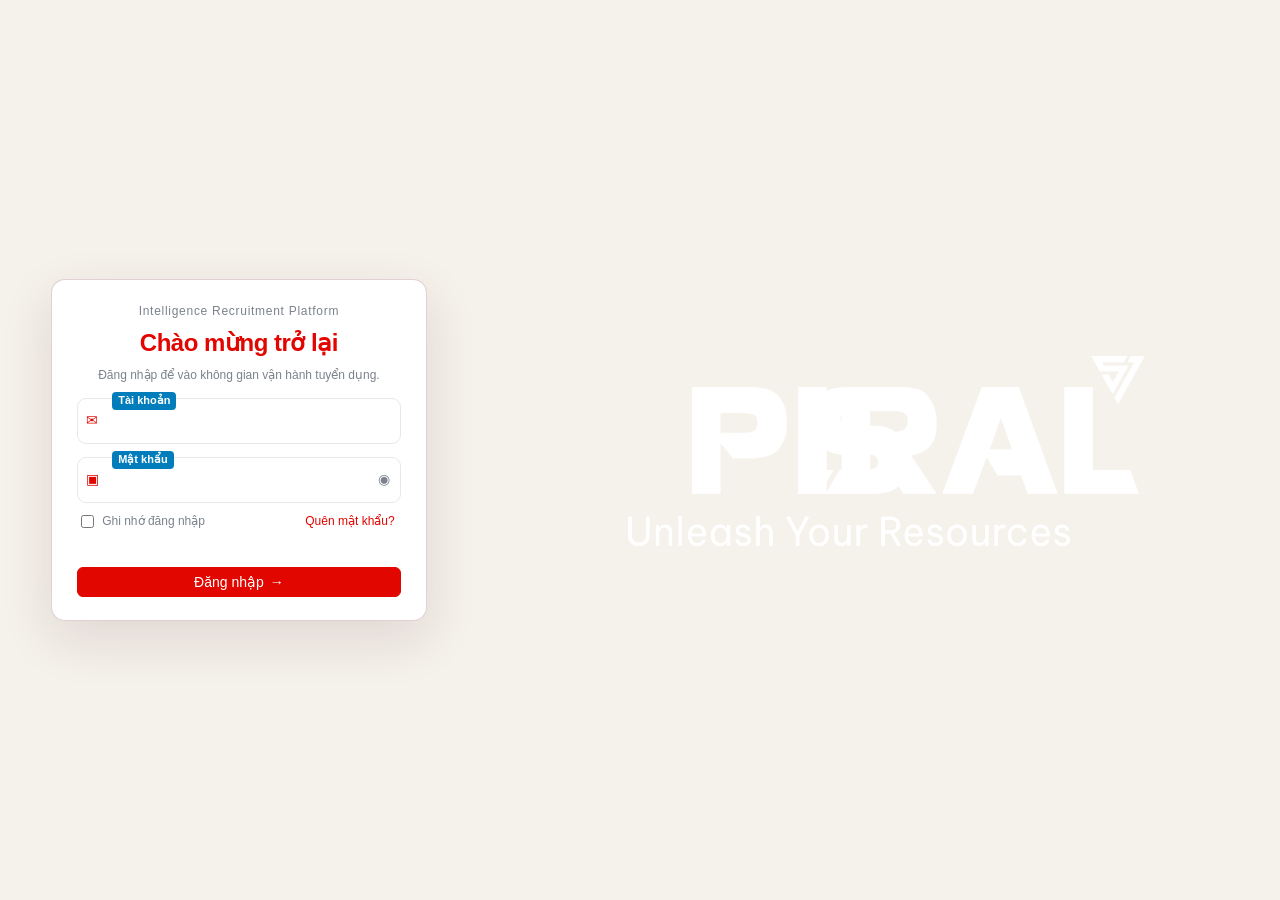
==== commit cfee1345: "Add files via upload" ====
--- a/recruitment-platform-review-v3.3_TD_demo.html
+++ b/recruitment-platform-review-v3.3_TD_demo.html
@@ -3,10 +3,7 @@
 <head>
   <meta charset="utf-8">
   <meta name="viewport" content="width=device-width,initial-scale=1">
-  <title>Intelligence Recruitment System — V3.3</title>
-  <link rel="preconnect" href="https://fonts.googleapis.com">
-  <link rel="preconnect" href="https://fonts.gstatic.com" crossorigin>
-  <link href="https://fonts.googleapis.com/css2?family=Inter:wght@400;500;600;700&display=swap" rel="stylesheet">
+  <title>Intelligence Recruitment System — V3.3</title>
 <style>
 /* @module css/core/foundation.css */
 /* Nền tảng giao diện — Biến màu, font, reset và quy tắc nền dùng chung toàn sản phẩm. */
